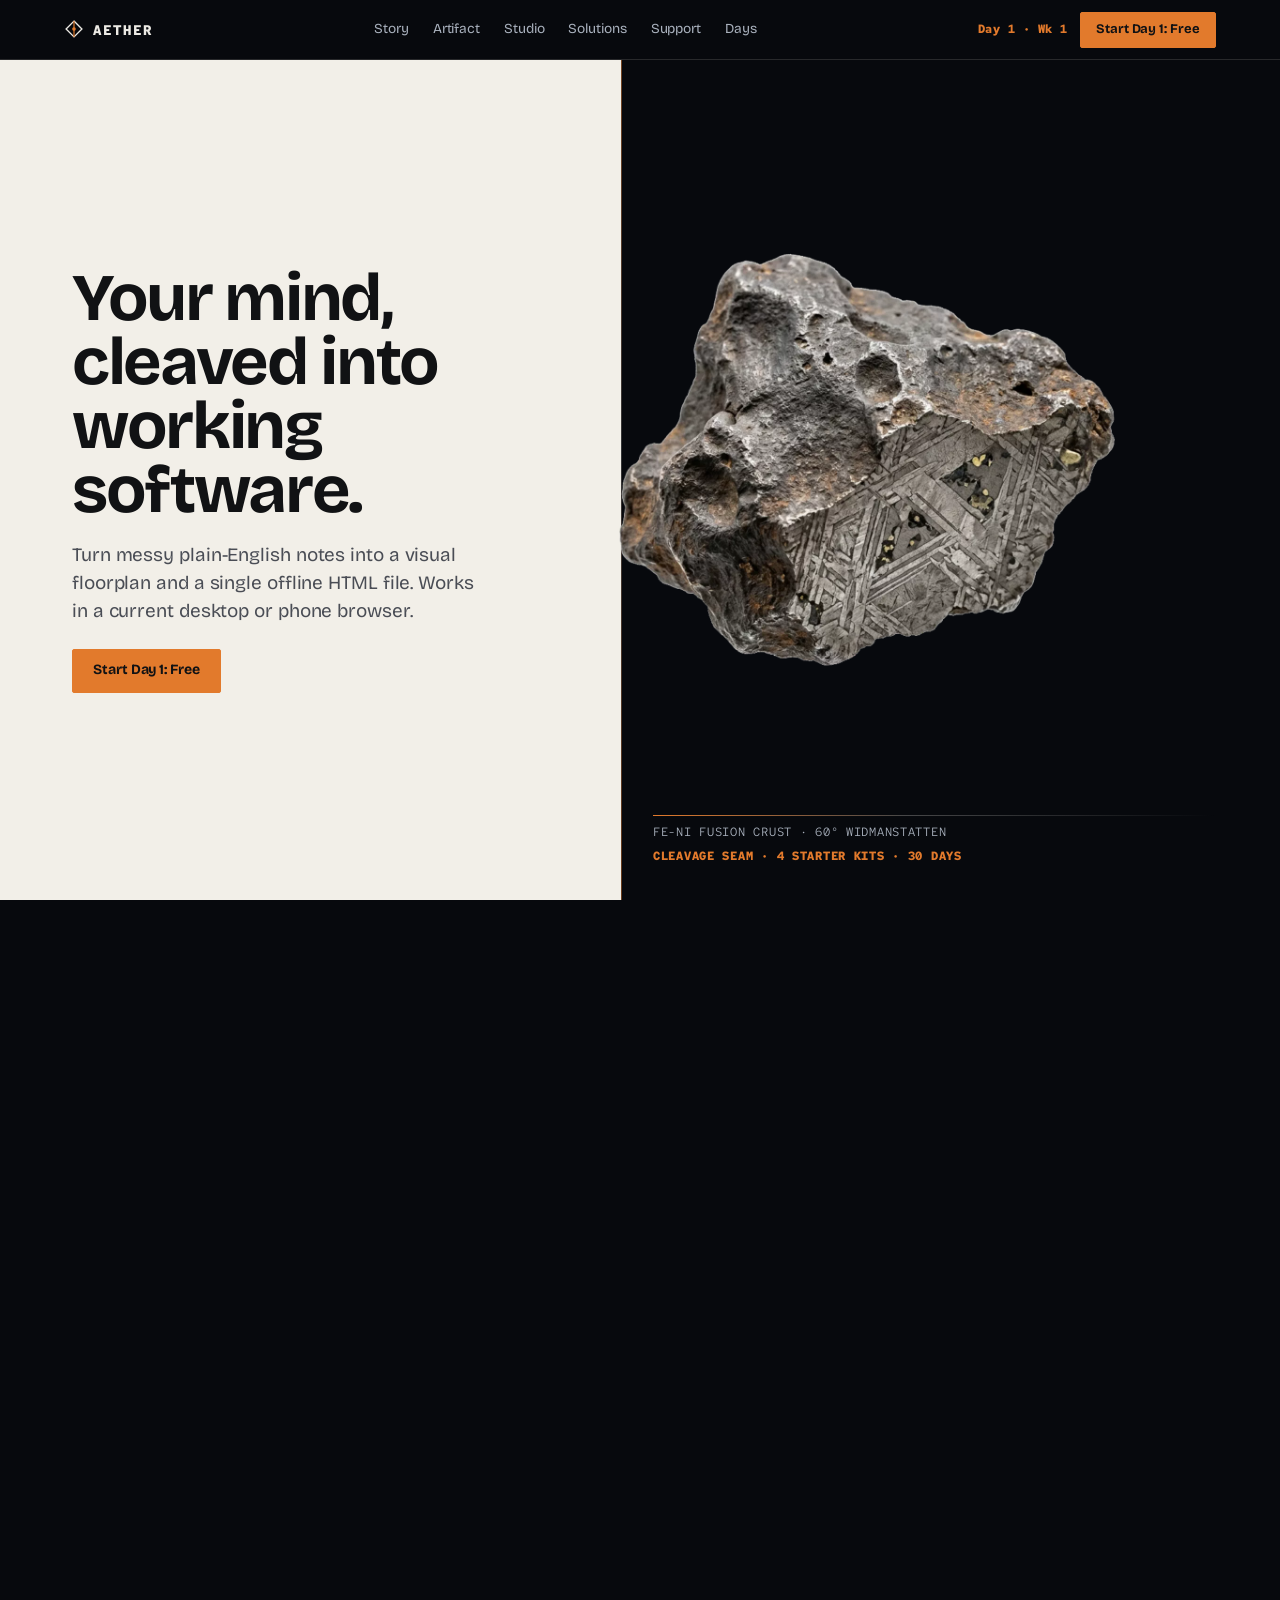
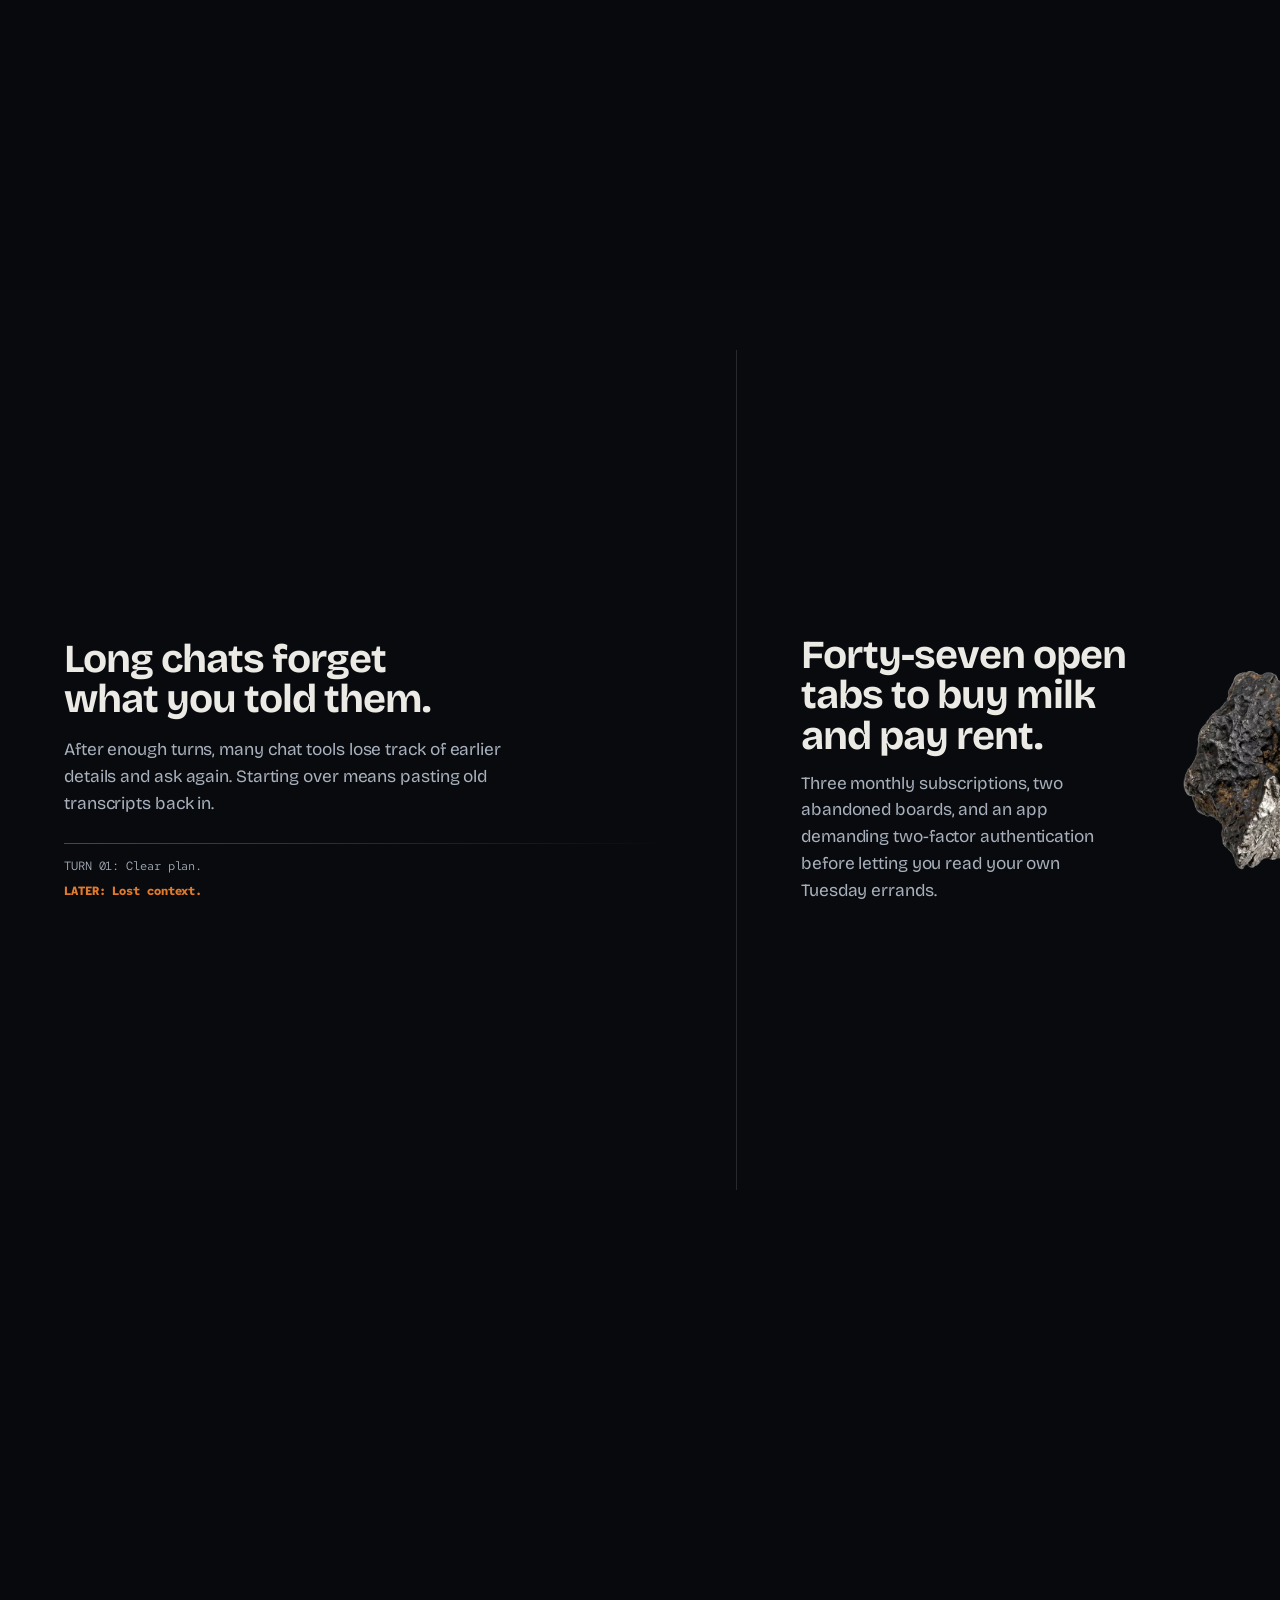
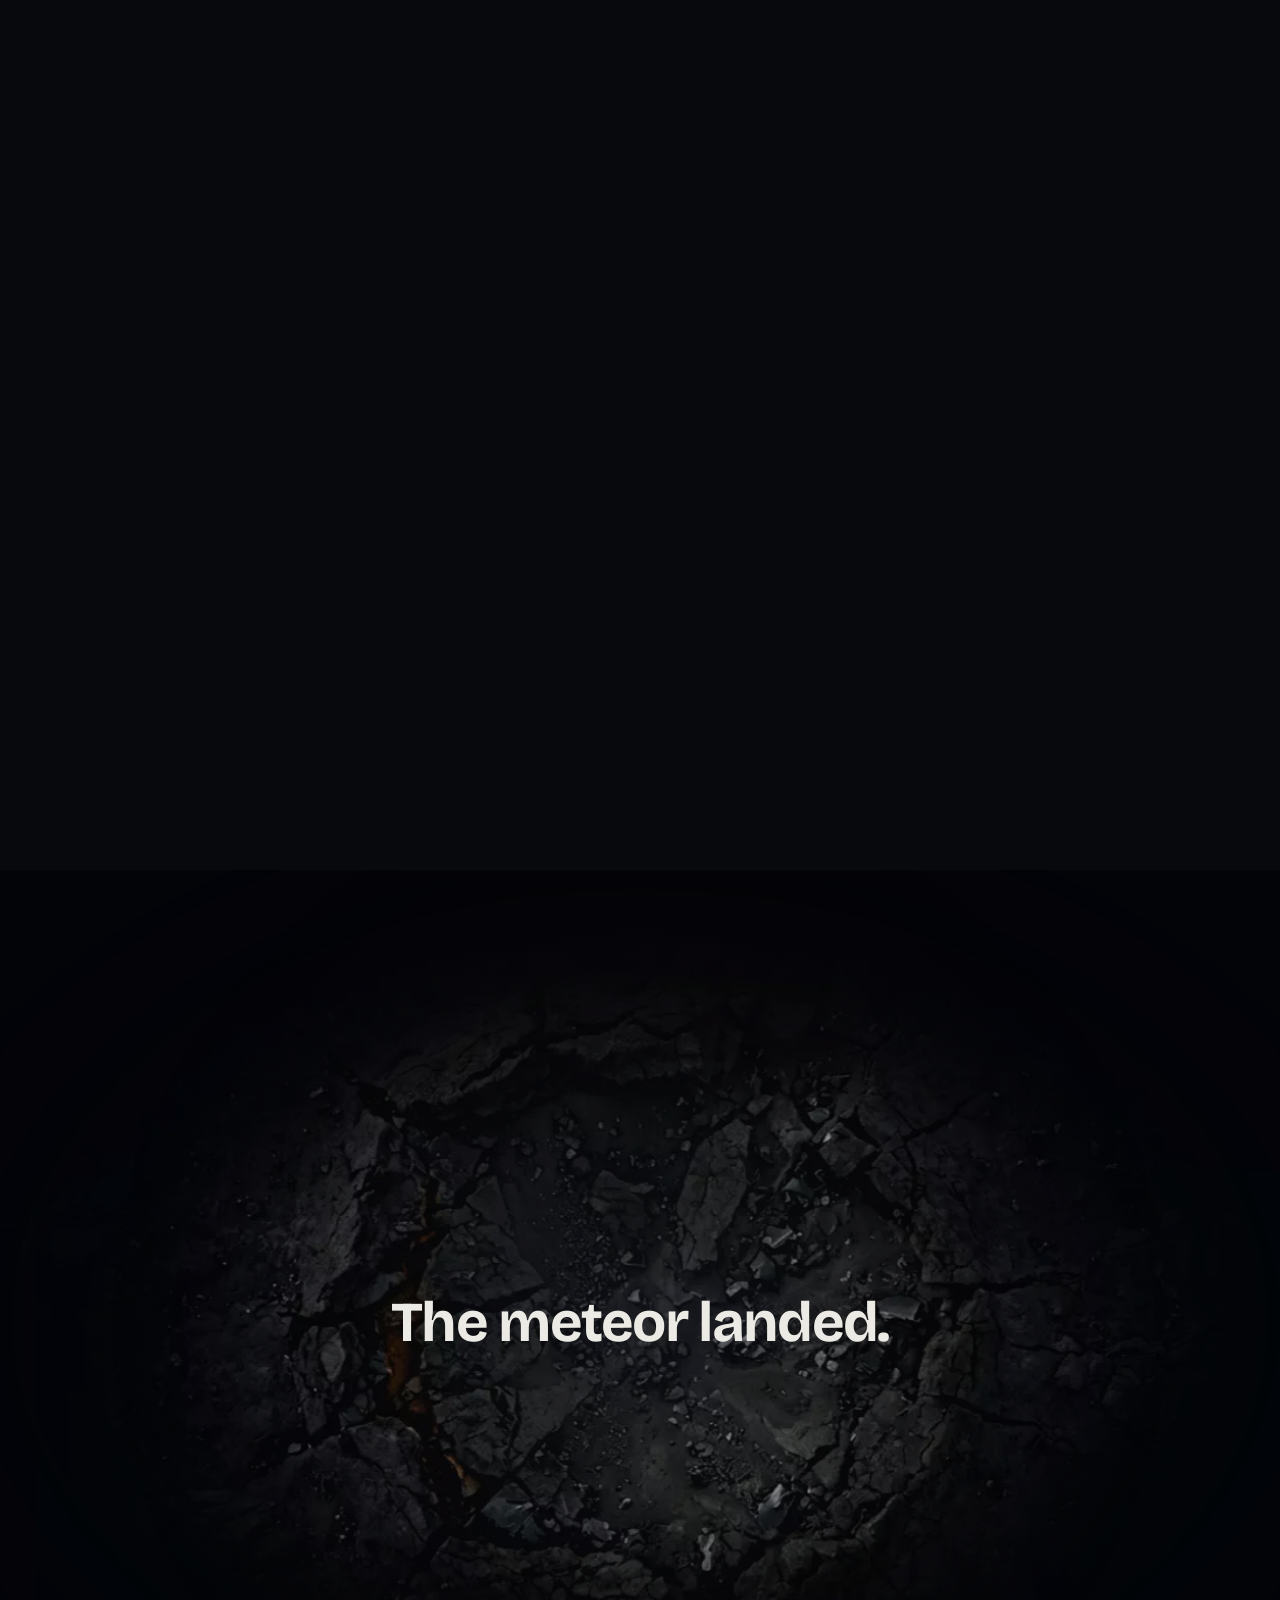
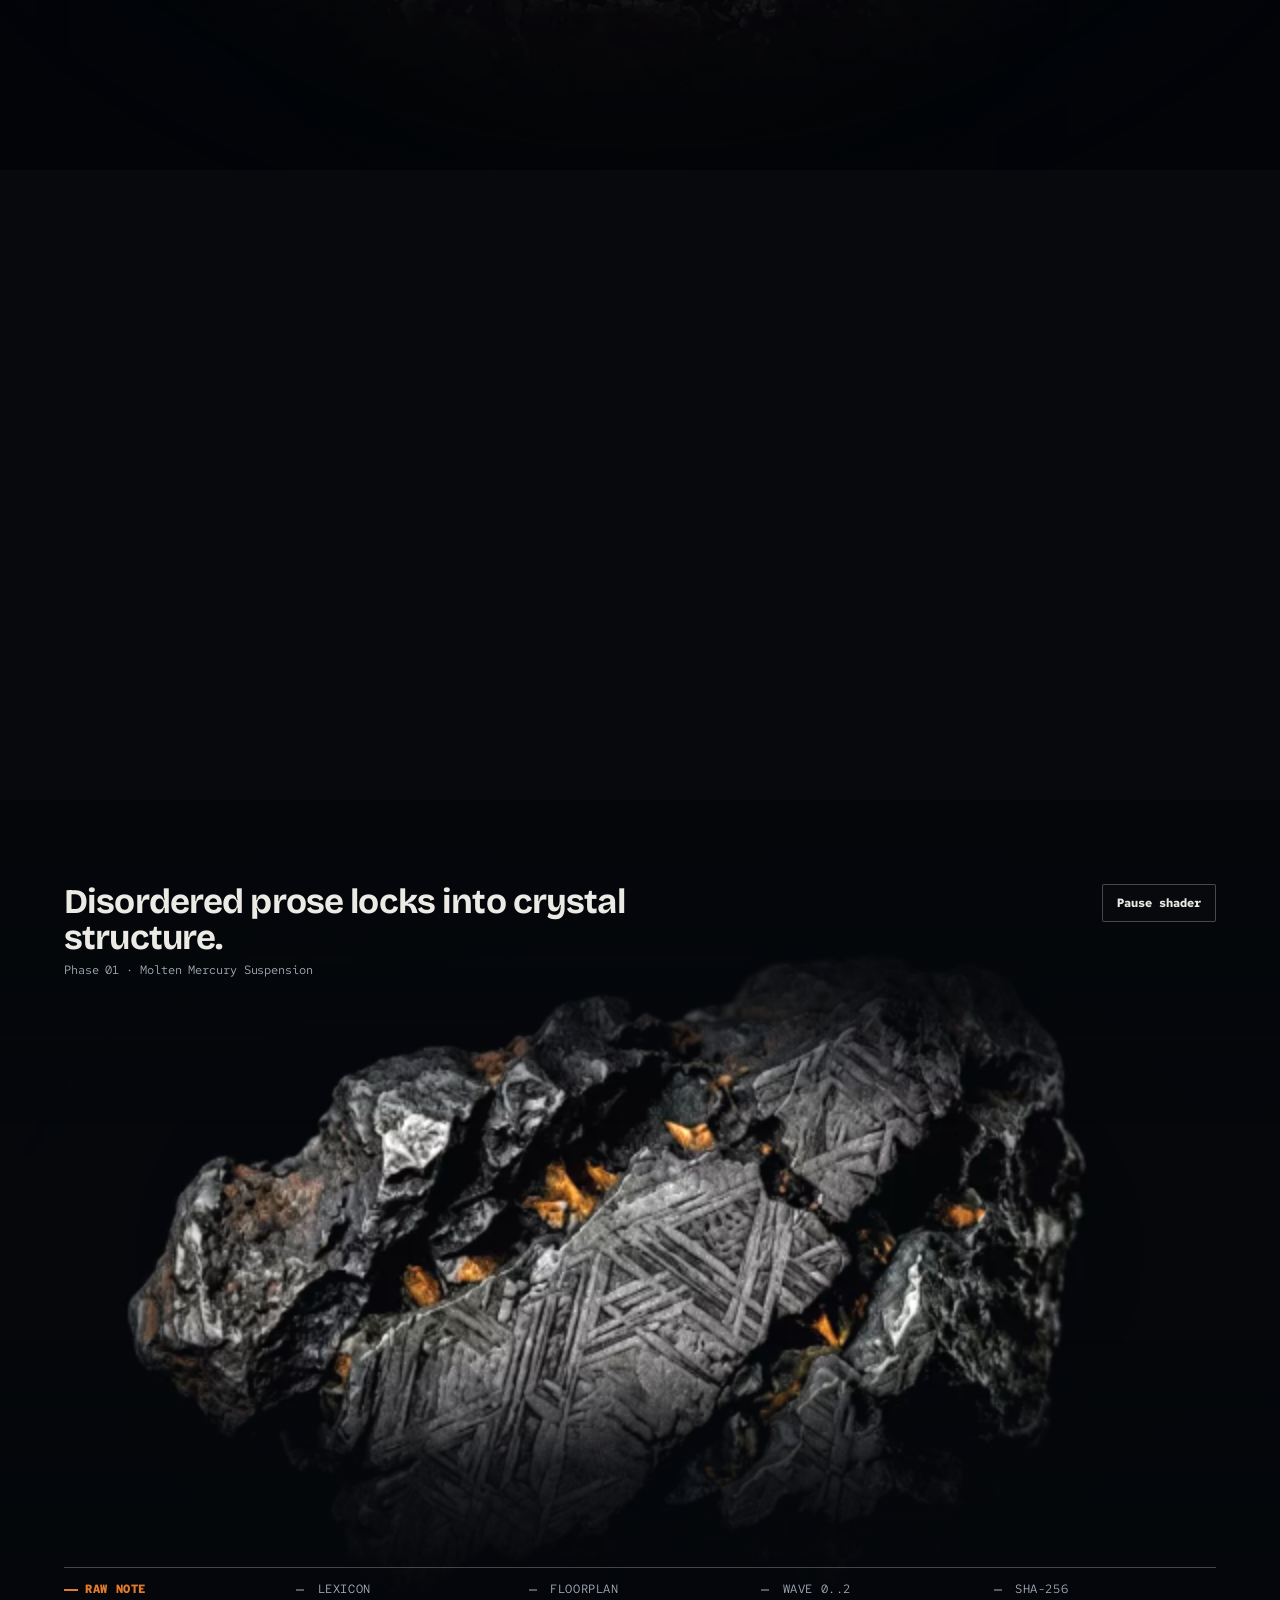
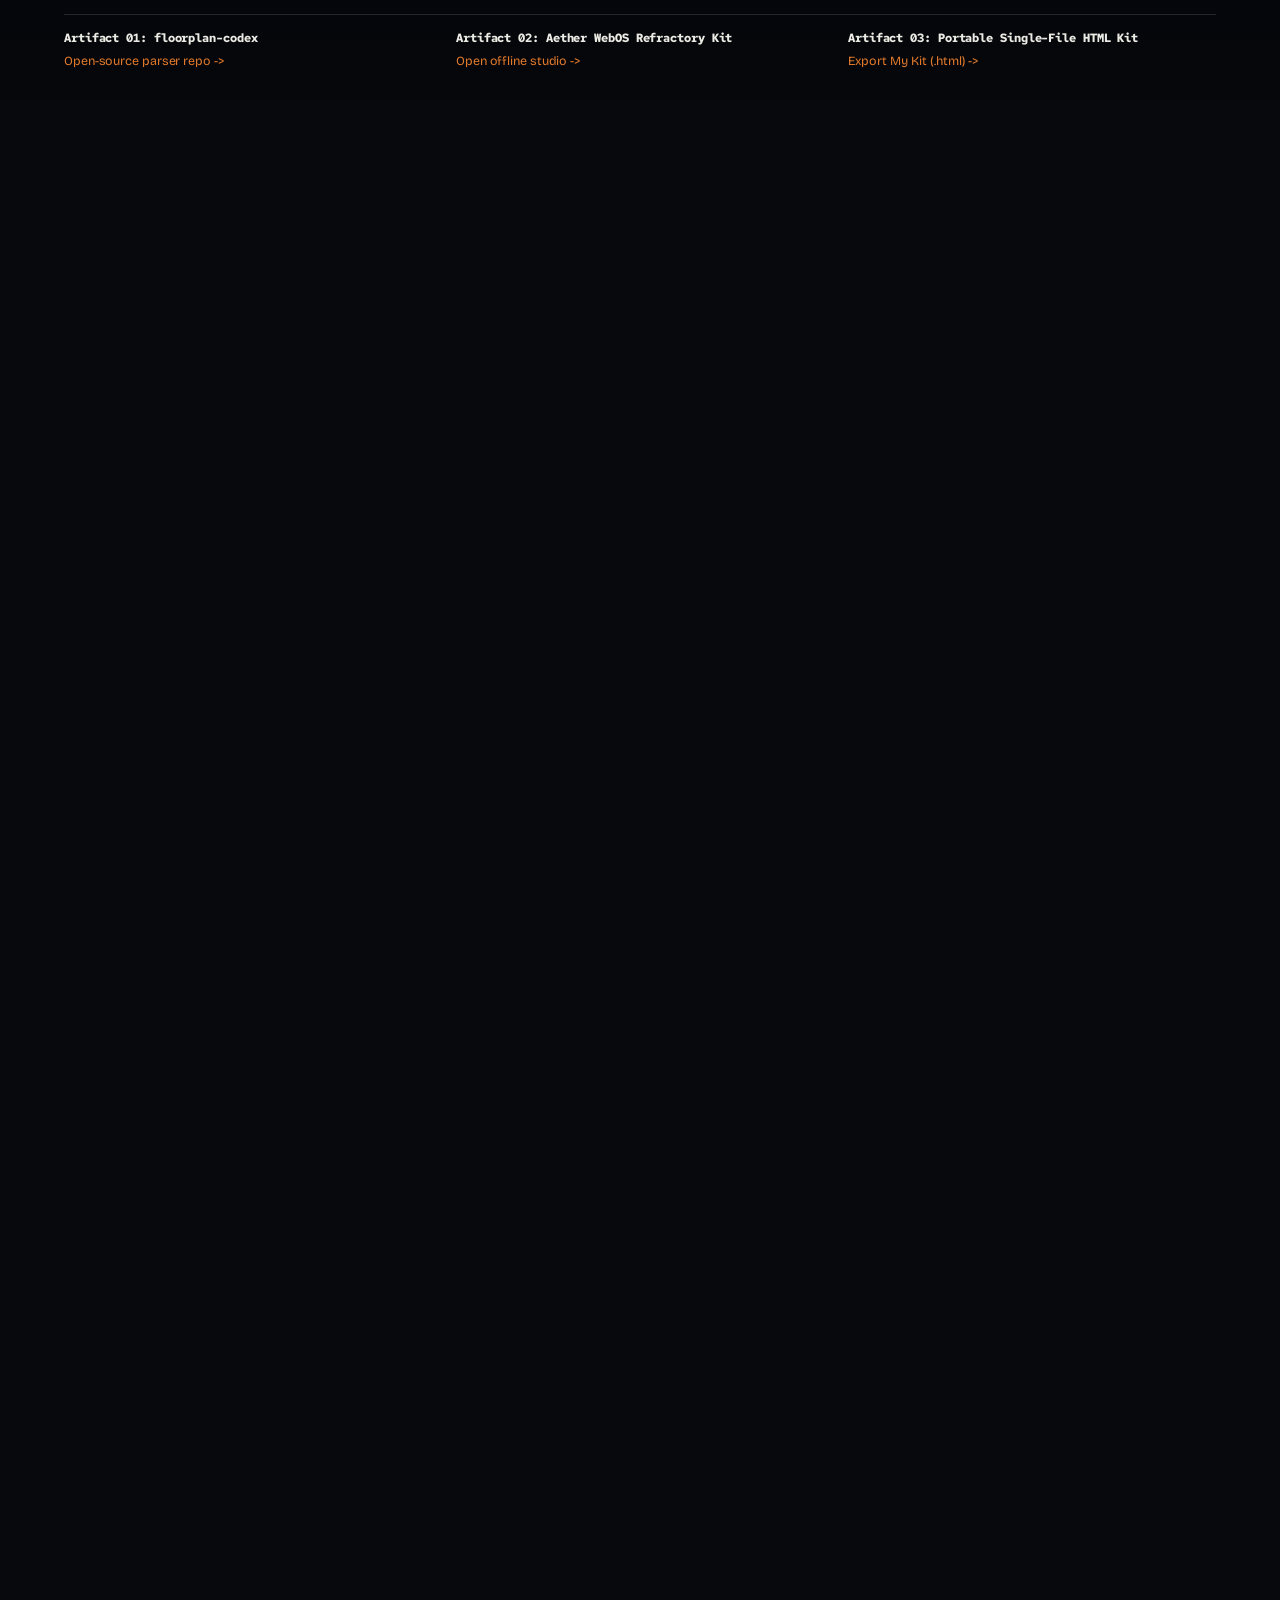
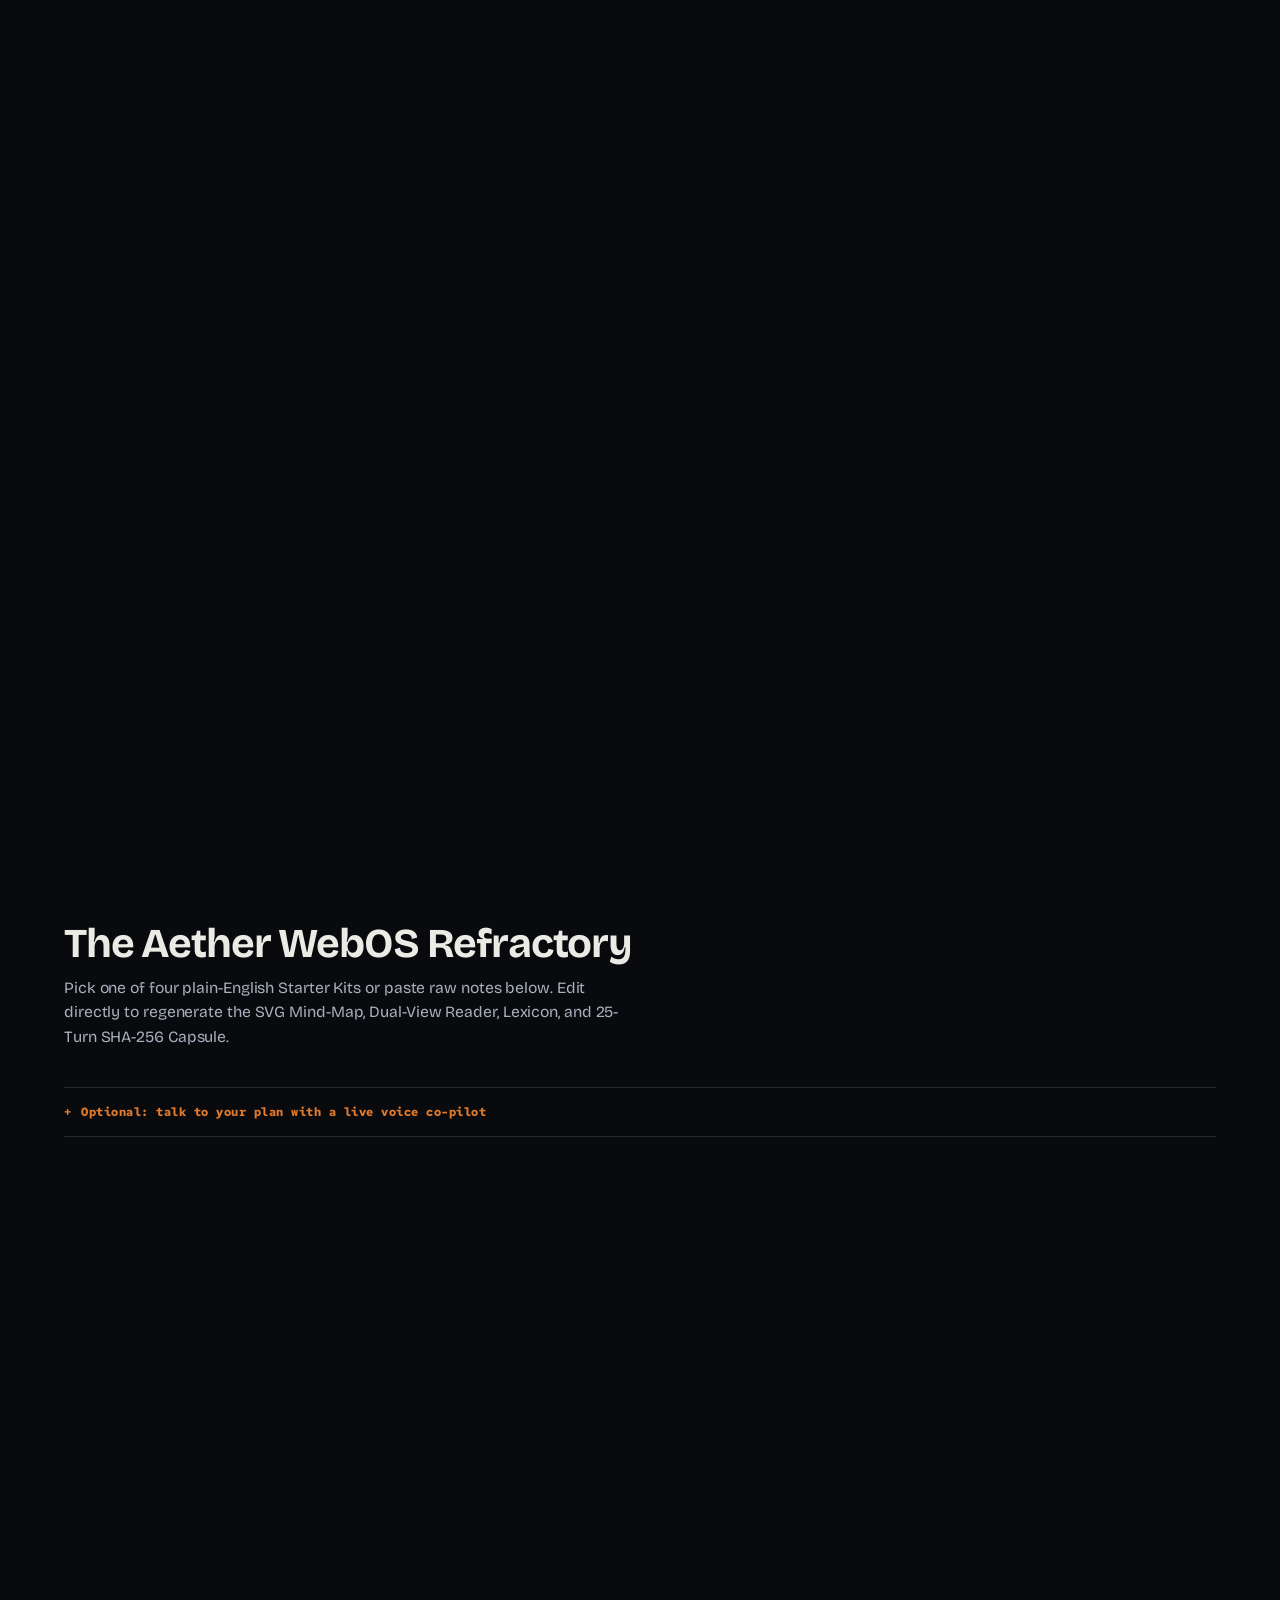
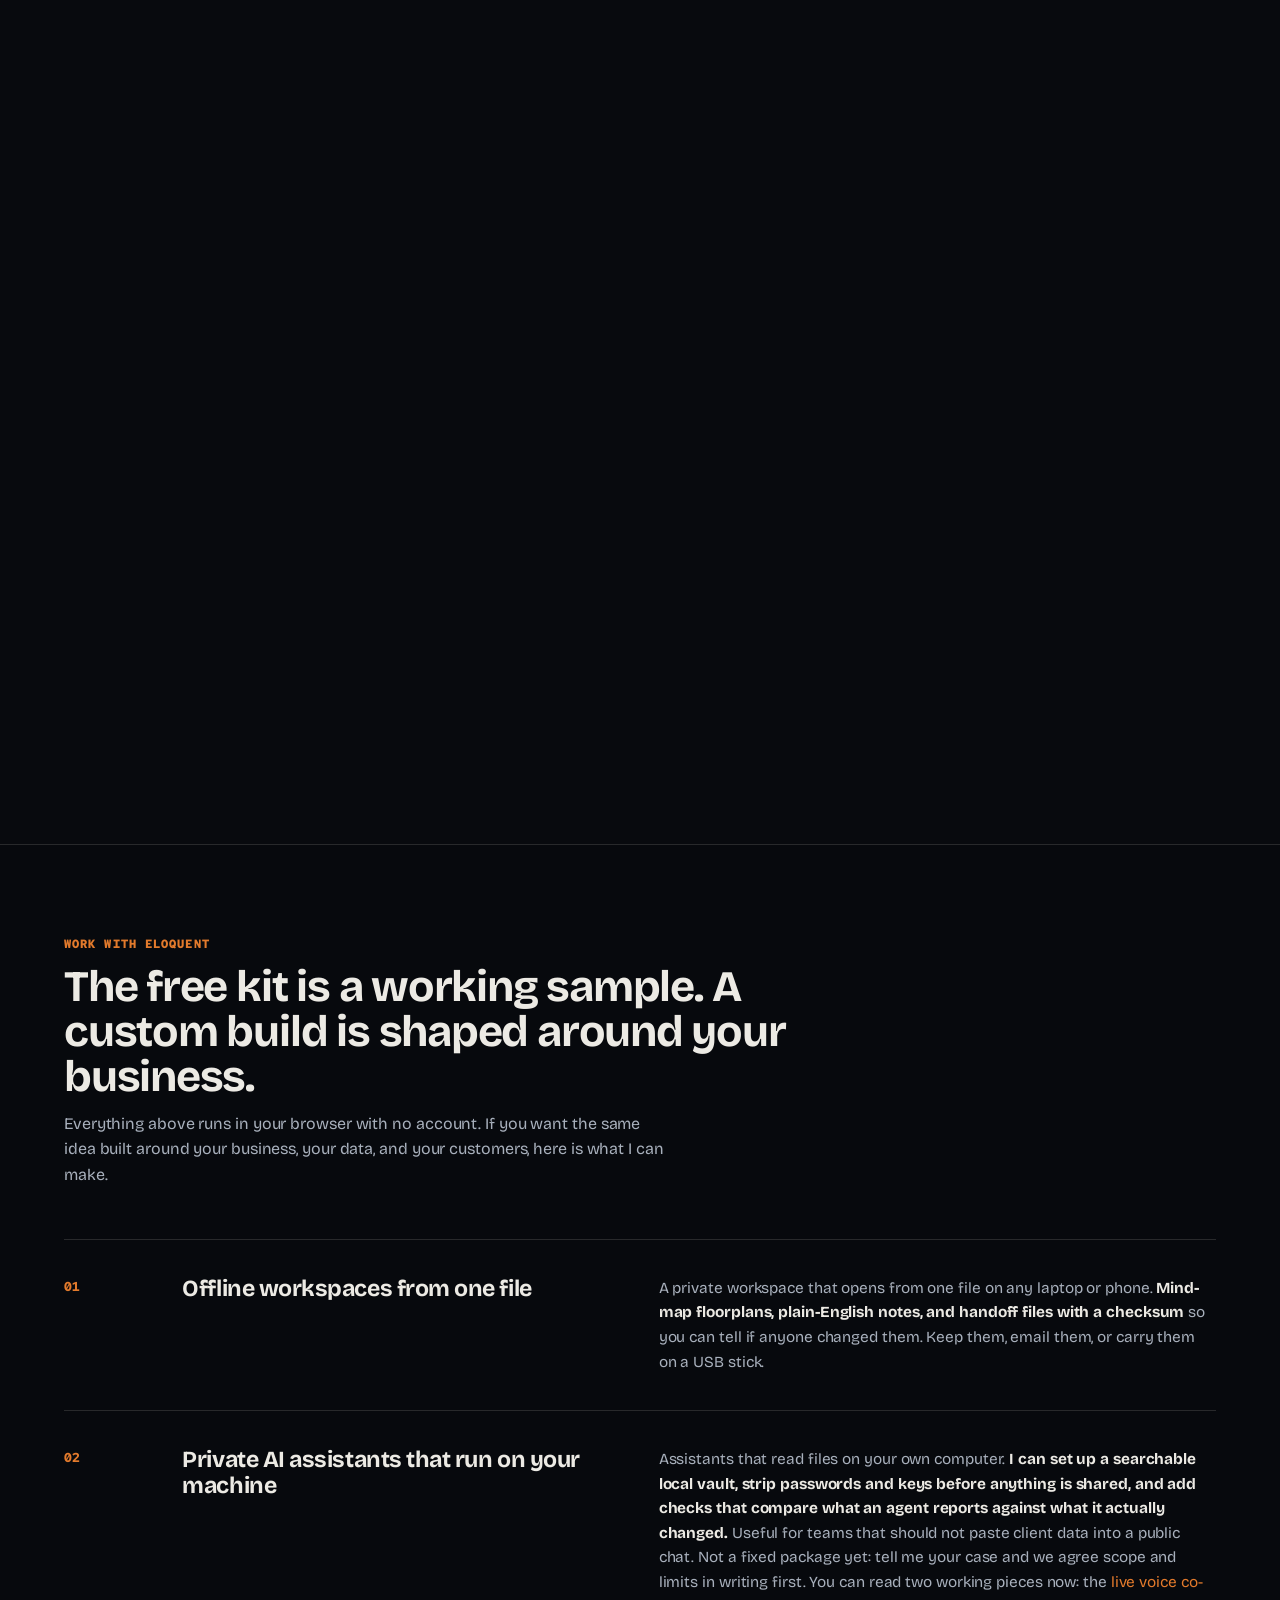
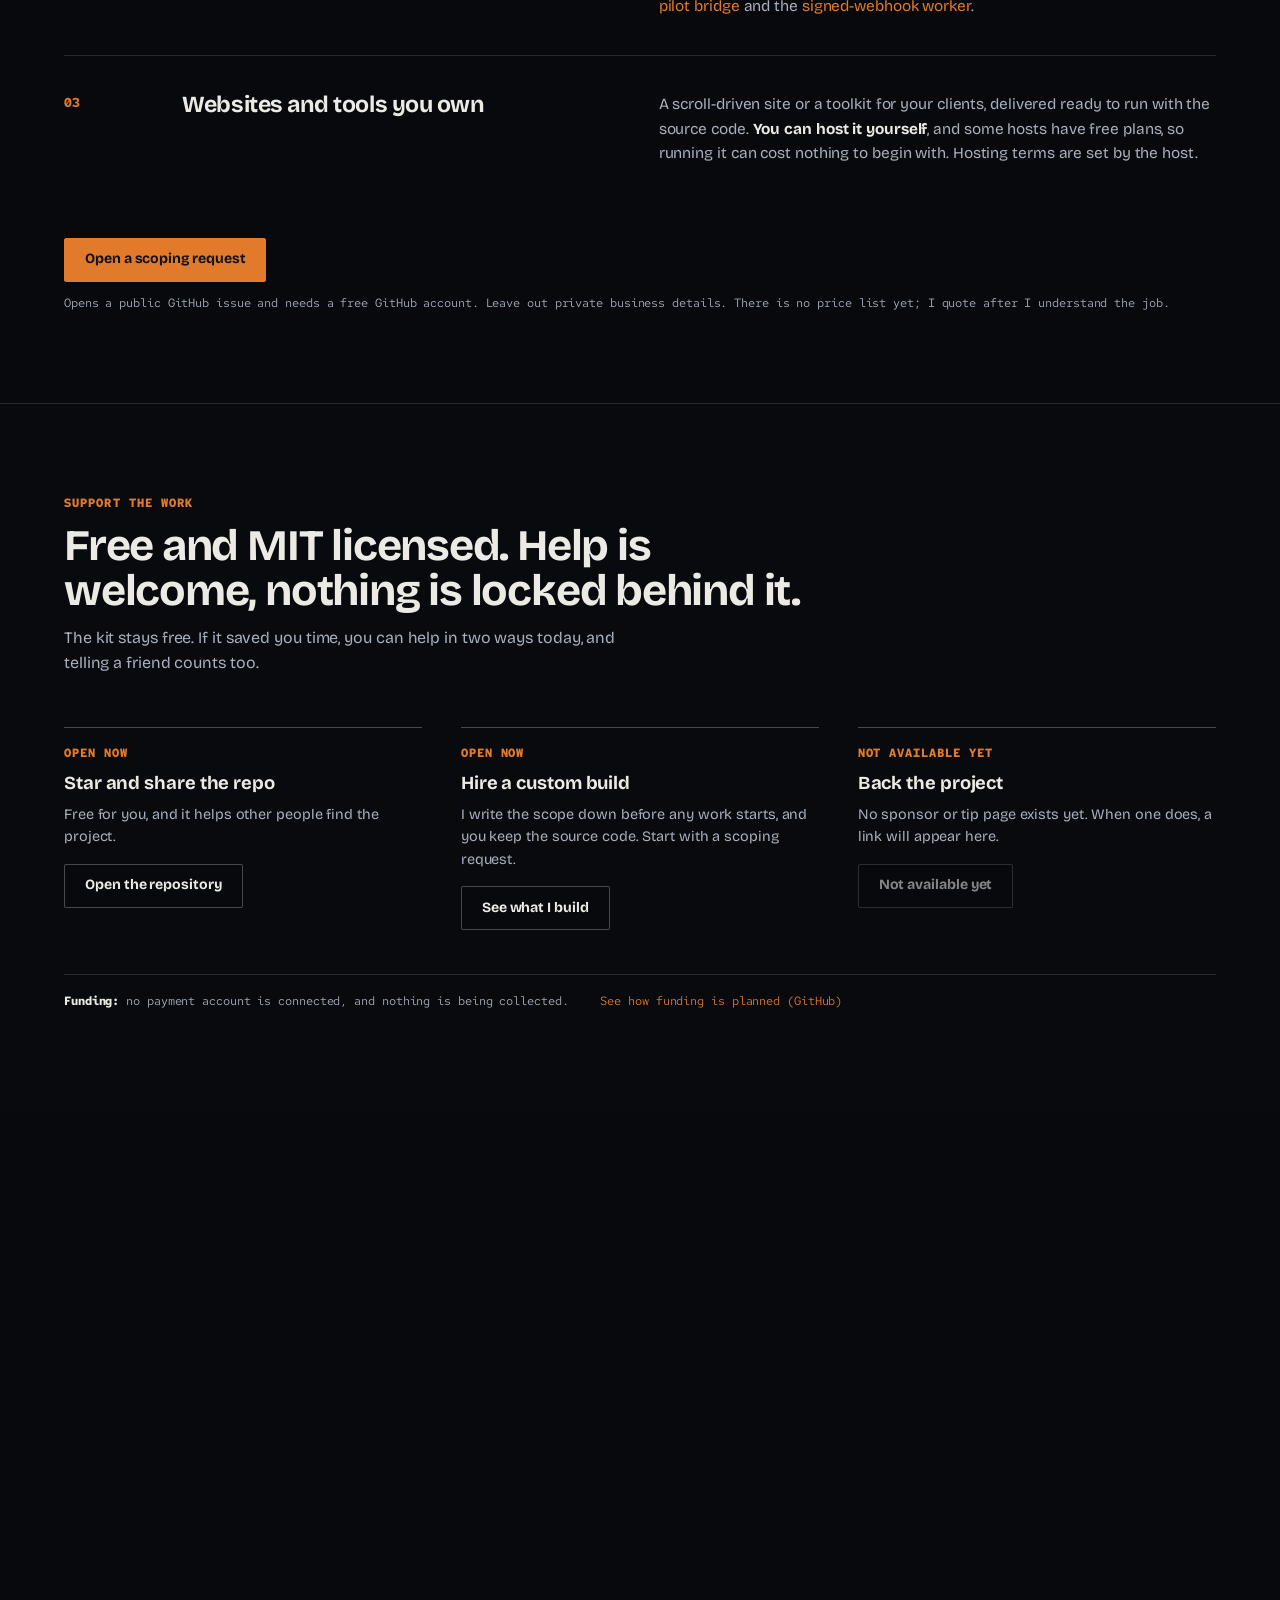
==== index.html @ 0200bf38 "feat(live): add Gemini 3.8 Live co-pilot bridge and v2.3 hardening suite" ====
<!doctype html>
<html lang="en">
<head>
<meta charset="utf-8">
<meta name="viewport" content="width=device-width, initial-scale=1, viewport-fit=cover">
<title>Aether WebOS Kit : Your mind, cleaved into working software</title>
<meta name="description" content="A free browser app that turns plain notes into a mind-map and one offline HTML file, with a 30-day guided course. Built by Eloquent (@mjeanhudson-dev).">
<link rel="icon" href="data:image/svg+xml,%3Csvg xmlns='http://www.w3.org/2000/svg' viewBox='0 0 32 32'%3E%3Crect width='32' height='32' rx='2' fill='%2307090D'/%3E%3Cpath d='M16 4L27 16L16 28L5 16Z' fill='none' stroke='%23ECEAE4' stroke-width='2'/%3E%3Cpath d='M16 4V28' stroke='%23E27A2C' stroke-width='1.8'/%3E%3Ccircle cx='16' cy='16' r='3' fill='%23E27A2C'/%3E%3C/svg%3E">
<link rel="preload" href="./fonts/BricolageGrotesque-Bold.woff2" as="font" type="font/woff2" crossorigin>
<link rel="preload" href="./fonts/BricolageGrotesque-Regular.woff2" as="font" type="font/woff2" crossorigin>
<link rel="preload" href="./assets/meteorite-crust.webp" as="image" type="image/webp" fetchpriority="high">
<link rel="stylesheet" href="scrollcraft.css">
<link rel="stylesheet" href="webos/refractory.css">
<link rel="stylesheet" href="styles/site.css">
<script defer src="scrollcraft.js"></script>
<script defer src="webos/capsules.js"></script>
<script defer src="webos/exporter.js"></script>
<script defer src="webos/refractory.js"></script>
<script defer src="webos/live-bridge.js"></script>
<script defer src="webgl/artifact-shader.js"></script>
<script defer src="scripts/stage-choreography.js"></script>
</head>
<body>

<header class="site-bar" aria-label="Primary Navigation">
  <a class="site-bar__brand" href="#top">
    <svg class="site-bar__mark" width="20" height="20" viewBox="0 0 24 24" aria-hidden="true">
      <path d="M12 2.5L21.5 12L12 21.5L2.5 12Z" fill="none" stroke="#ECEAE4" stroke-width="1.6"/>
      <path d="M12 2.5V21.5" stroke="#E27A2C" stroke-width="1.4"/>
      <circle cx="12" cy="12" r="2.2" fill="#E27A2C"/>
    </svg>
    <span>AETHER</span>
  </a>

  <nav class="site-bar__nav" aria-label="Page sections">
    <a class="site-bar__link" href="#act-corridor">Story</a>
    <a class="site-bar__link" href="#act-artifact">Artifact</a>
    <a class="site-bar__link" href="#act-studio">Studio</a>
    <a class="site-bar__link" href="#act-solutions">Solutions</a>
    <a class="site-bar__link" href="#act-support">Support</a>
    <a class="site-bar__link" href="#act-curriculum">Days</a>
  </nav>

  <div class="site-bar__right">
    <span class="site-bar__day" data-aether-nav-day aria-live="polite">Day 1 · Wk 1</span>
    <a class="btn btn--primary site-bar__cta" href="#act-studio" data-aether-start>Start Day 1: Free</a>
  </div>
</header>

<main id="top">

  <!-- ACT 1 : TENSION (pin 2.1, Warm Alabaster vs Deep Obsidian Split Cleavage) -->
  <section id="act-cleave" data-sc-act="pin" data-sc-span="2.1">
    <div data-sc-stage class="cleave-stage" id="cleave-stage" data-sc-verify-state="p:0.00|cleave:0">
      <div class="cleave-left">
        <div class="cleave-copy" data-sc-cue="0 1 0 0" data-sc-rise="0">
          <h1 class="cleave-title">Your mind, cleaved into working software.</h1>
          <p class="cleave-sub">Turn messy plain-English notes into a visual floorplan and a single offline HTML file. Works in a current desktop or phone browser.</p>
          <div class="cleave-actions">
            <a class="btn btn--primary cleave-cta" href="#act-studio" data-aether-start>Start Day 1: Free</a>
          </div>
        </div>
      </div>

      <div class="cleave-right">
        <div class="cleave-seam" aria-hidden="true"></div>
        <div class="cleave-meteor" id="cleave-meteor">
          <img
            class="cleave-meteor__img"
            src="assets/meteorite-crust.webp"
            width="1200"
            height="1200"
            fetchpriority="high"
            loading="eager"
            decoding="async"
            alt="Natural iron-nickel octahedrite meteorite specimen with regmaglypt fusion crust and cleaved acid-etched Widmanstatten crystal face.">
        </div>

        <div class="cleave-annot" data-sc-cue="0 1 0 0" data-sc-rise="0">
          <span class="cleave-annot__rule" aria-hidden="true"></span>
          <div class="cleave-annot__meta">
            <span class="cleave-annot__tag">FE-NI FUSION CRUST · 60° WIDMANSTATTEN</span>
            <span class="cleave-annot__readout" id="cleave-readout">CLEAVAGE SEAM · 4 STARTER KITS · 30 DAYS</span>
          </div>
        </div>
      </div>
    </div>
  </section>

  <!-- ACT 2 : WIT & MOMENTUM (pan 4.2, Unboxed 6-Plate Horizontal Corridor) -->
  <section id="act-corridor" data-sc-act="pan" data-sc-span="4.2">
    <div data-sc-stage class="corridor-stage" aria-label="Horizontal narrative corridor">
      <div class="corridor-rail" data-sc-pan="0.04" id="corridor-rail">

        <article class="corridor-plate corridor-plate--lead">
          <h2 class="corridor-title">Long chats forget what you told them.</h2>
          <p class="corridor-body">After enough turns, many chat tools lose track of earlier details and ask again. Starting over means pasting old transcripts back in.</p>
          <div class="corridor-datum">
            <span class="corridor-datum__row">TURN 01: Clear plan.</span>
            <span class="corridor-datum__row corridor-datum__row--amber">LATER: Lost context.</span>
          </div>
        </article>

        <article class="corridor-plate corridor-plate--media">
          <div class="corridor-plate__text">
            <h2 class="corridor-title">Forty-seven open tabs to buy milk and pay rent.</h2>
            <p class="corridor-body">Three monthly subscriptions, two abandoned boards, and an app demanding two-factor authentication before letting you read your own Tuesday errands.</p>
          </div>
          <div class="corridor-plate__art">
            <img
              src="assets/shard-01.webp"
              width="640"
              height="640"
              loading="lazy"
              decoding="async"
              alt="Natural torn Sikhote-Alin iron-nickel meteorite shrapnel fragment on transparent field.">
          </div>
        </article>

        <article class="corridor-plate">
          <h2 class="corridor-title">Meteorite iron cools for millions of years before bands form.</h2>
          <p class="corridor-body">Nickel-iron meteorites show sixty-degree Widmanstatten bands because they cooled very slowly. Plain notes also sort out more easily when you slow down and write them plainly.</p>
          <div class="corridor-datum">
            <span class="corridor-datum__row">60° / 120° LAMELLAR BANDS</span>
            <span class="corridor-datum__row corridor-datum__row--amber">PLAIN PROSE -> FLOORPLAN TREE</span>
          </div>
        </article>

        <article class="corridor-plate corridor-plate--media">
          <div class="corridor-plate__text">
            <h2 class="corridor-title">Plain English in. Dependency geometry out.</h2>
            <p class="corridor-body">Write the way you would explain it across a kitchen table. Aether pulls out your key terms, sorts tasks into stages, and computes a checksum in your browser so you can tell if the file changed.</p>
          </div>
          <div class="corridor-plate__art">
            <img
              src="assets/shard-02.webp"
              width="640"
              height="640"
              loading="lazy"
              decoding="async"
              alt="Organic liquid mercury droplets solidifying over rough jagged blackened meteoric iron on transparent field.">
          </div>
        </article>

        <article class="corridor-plate">
          <h2 class="corridor-title">floorplan-codex is public and open source.</h2>
          <p class="corridor-body">Try how plain sentences become a staged task list here, or read the parser code on GitHub.</p>
          <div class="codex-preview" data-codex-preview>
            <div class="codex-preview__tabs" role="group" aria-label="Floorplan Codex specimen preview">
              <button type="button" class="codex-preview__btn" data-codex-sample="household" aria-pressed="true">Household</button>
              <button type="button" class="codex-preview__btn" data-codex-sample="workshop" aria-pressed="false">Workshop</button>
              <button type="button" class="codex-preview__btn" data-codex-sample="creator" aria-pressed="false">Creator</button>
            </div>
            <pre class="codex-preview__out" id="codex-preview-out">WAVE 0 -> Fixed bills snapshot + due dates
WAVE 1 -> 10-meal pantry loop (depends: Wave 0)
WAVE 2 -> $25 buffer jar + offline HTML export</pre>
          </div>
          <a class="corridor-link" href="https://github.com/mjeanhudson-dev/floorplan-codex" target="_blank" rel="noopener noreferrer">Inspect floorplan-codex on GitHub -></a>
        </article>

        <article class="corridor-plate">
          <h2 class="corridor-title">Works with Wi-Fi switched off.</h2>
          <p class="corridor-body">Export one self-contained HTML file. Double-click it on any laptop, with no account and no connection.</p>
          <div class="corridor-plate__cta">
            <a class="btn btn--primary" href="#act-studio" data-aether-start>Start Day 1: Free</a>
          </div>
        </article>

      </div>
    </div>
  </section>

  <!-- ACT 3 : AUTHORED SILENCE (pin 1.7, Natural Basalt Impact -> Reflective Obsidian Mirror Void #030508) -->
  <section id="act-mirror" data-sc-act="pin" data-sc-span="1.7">
    <div data-sc-stage class="mirror-stage" id="mirror-stage" data-sc-verify-state="mirror:0.00|beat:1">
      <img
        class="mirror-impact"
        id="mirror-impact"
        src="assets/impact-void.webp"
        width="1440"
        height="900"
        loading="lazy"
        decoding="async"
        alt="">
      <div class="mirror-sheen" id="mirror-sheen" aria-hidden="true"></div>
      <div class="mirror-copy">
        <h2 class="mirror__line mirror__line--primary" data-sc-cue="0 0.90 0 0.12" data-sc-rise="0">The meteor landed.</h2>
        <p class="mirror__line mirror__line--secondary" data-sc-cue="0.22 0.94 0.24 0.12" data-sc-rise="0">Everything unnecessary went dark.</p>
      </div>
    </div>
  </section>

  <!-- ACT 4 : THE PEAK (pin 3.6, dwell 0.40, Photorealistic Liquid-Mercury Widmanstatten WebGL + Poster Fallback) -->
  <section id="act-artifact" data-sc-act="pin" data-sc-span="3.6" data-sc-dwell="0.40" data-aether-shader-state="standby">
    <div data-sc-stage class="artifact-stage" id="artifact-stage" data-sc-verify-state="phase:mercury|step:0|p:0.00">
      <img
        class="artifact-poster"
        src="assets/artifact-poster.webp"
        width="1440"
        height="900"
        loading="lazy"
        decoding="async"
        alt="Molten liquid mercury streaming across a jagged cleaved iron-nickel Widmanstatten meteorite core on dark obsidian.">
      <template id="aether-artifact-plates">
        <img data-plate="mercury" src="assets/artifact-mercury.webp" alt="">
        <img data-plate="cleave" src="assets/artifact-poster.webp" alt="">
        <img data-plate="crystal" src="assets/artifact-crystal.webp" alt="">
      </template>
      <canvas id="aether-artifact-canvas" aria-label="Interactive liquid-mercury Widmanstatten mineral relighting shader"></canvas>

      <div class="artifact-scrim artifact-scrim--top" aria-hidden="true"></div>
      <div class="artifact-scrim artifact-scrim--bottom" aria-hidden="true"></div>

      <div class="artifact-hud__top" data-sc-cue="0 1 0 0" data-sc-rise="0">
        <div class="artifact-hud__lead">
          <h2 class="artifact-title">Disordered prose locks into crystal structure.</h2>
          <p class="artifact-phase" id="artifact-phase-readout">Phase 01 · Molten Mercury Suspension</p>
        </div>
        <button type="button" class="btn btn--ghost artifact-toggle" data-aether-shader-toggle>Pause shader</button>
      </div>

      <div class="artifact-hud__bottom" data-sc-cue="0 1 0 0" data-sc-rise="0">
        <div class="artifact-pipeline" role="list" aria-label="Cleavage transformation stages">
          <div class="artifact-node is-active" role="listitem" data-cleave-step="0">
            <span class="artifact-node__tick" aria-hidden="true"></span>
            <span class="artifact-node__label">RAW NOTE</span>
          </div>
          <div class="artifact-node" role="listitem" data-cleave-step="1">
            <span class="artifact-node__tick" aria-hidden="true"></span>
            <span class="artifact-node__label">LEXICON</span>
          </div>
          <div class="artifact-node" role="listitem" data-cleave-step="2">
            <span class="artifact-node__tick" aria-hidden="true"></span>
            <span class="artifact-node__label">FLOORPLAN</span>
          </div>
          <div class="artifact-node" role="listitem" data-cleave-step="3">
            <span class="artifact-node__tick" aria-hidden="true"></span>
            <span class="artifact-node__label">WAVE 0..2</span>
          </div>
          <div class="artifact-node" role="listitem" data-cleave-step="4">
            <span class="artifact-node__tick" aria-hidden="true"></span>
            <span class="artifact-node__label">SHA-256</span>
          </div>
        </div>

        <div class="artifact-unlocks" aria-label="Unlockable Artifacts">
          <div class="artifact-unlock">
            <span class="artifact-unlock__id">Artifact 01: floorplan-codex</span>
            <a class="artifact-unlock__link" href="https://github.com/mjeanhudson-dev/floorplan-codex" target="_blank" rel="noopener noreferrer">Open-source parser repo -></a>
          </div>
          <div class="artifact-unlock">
            <span class="artifact-unlock__id">Artifact 02: Aether WebOS Refractory Kit</span>
            <a class="artifact-unlock__link" href="#act-studio" data-aether-start>Open offline studio -></a>
          </div>
          <div class="artifact-unlock">
            <span class="artifact-unlock__id">Artifact 03: Portable Single-File HTML Kit</span>
            <button type="button" class="artifact-unlock__btn" data-aether-export>Export My Kit (.html) -></button>
          </div>
        </div>
      </div>
    </div>
  </section>

  <!-- ACT 5 : CLARITY / OPERATE MODE (flow, Borderless Offline WebOS Refractory) -->
  <section id="act-studio" class="studio-section" data-sc-act="flow">
    <div class="sc-wrap">
      <header class="studio-head">
        <h2 class="studio-title">The Aether WebOS Refractory</h2>
        <p class="studio-sub">Pick one of four plain-English Starter Kits or paste raw notes below. Edit directly to regenerate the SVG Mind-Map, Dual-View Reader, Lexicon, and 25-Turn SHA-256 Capsule.</p>
      </header>

      <details class="live-copilot" id="aether-live-copilot">
        <summary class="live-copilot__summary">Optional: talk to your plan with a live voice co-pilot</summary>
        <div class="live-copilot__body" data-live-body></div>
      </details>

      <div class="studio-cv-shell">
        <div id="aether-webos-mount" data-aw-lazy="true">
          <div class="studio-skeleton" aria-label="Preparing Aether WebOS Refractory Studio">
            <div class="studio-skeleton__bar">
              <span>AETHER WEBOS REFRACTORY · STANDBY</span>
              <span>4 KITS · 30 DAYS · ZERO INSTALL</span>
            </div>
            <div class="studio-skeleton__grid">
              <div class="studio-skeleton__col">
                <p>Warming up your editor. Type or paste a few messy lines and watch them turn into a map.</p>
                <a class="btn btn--primary" href="#act-studio" data-aether-start>Start Day 1: Free</a>
              </div>
              <div class="studio-skeleton__col">
                <p>Scroll closer or select any Day below to hydrate SVG Mind-Map, Dual-View Reader, Lexicon, and WebCrypto SHA-256 Capsule.</p>
              </div>
            </div>
          </div>
        </div>
      </div>
    </div>
  </section>

  <!-- ACT 5b : SOLUTIONS (flow, borderless three-row ledger for B2B and turn-key work) -->
  <section id="act-solutions" class="solutions-section" data-sc-act="flow">
    <div class="sc-wrap">
      <header class="solutions-head">
        <p class="solutions-kicker">Work with Eloquent</p>
        <h2 class="solutions-title">The free kit is a working sample. A custom build is shaped around your business.</h2>
        <p class="solutions-lede">Everything above runs in your browser with no account. If you want the same idea built around your business, your data, and your customers, here is what I can make.</p>
      </header>

      <ol class="solutions-list">
        <li class="solutions-row">
          <span class="solutions-row__num">01</span>
          <h3 class="solutions-row__title">Offline workspaces from one file</h3>
          <p class="solutions-row__body">A private workspace that opens from one file on any laptop or phone. <strong>Mind-map floorplans, plain-English notes, and handoff files with a checksum</strong> so you can tell if anyone changed them. Keep them, email them, or carry them on a USB stick.</p>
        </li>
        <li class="solutions-row">
          <span class="solutions-row__num">02</span>
          <h3 class="solutions-row__title">Private AI assistants that run on your machine</h3>
          <p class="solutions-row__body">Assistants that read files on your own computer. <strong>I can set up a searchable local vault, strip passwords and keys before anything is shared, and add checks that compare what an agent reports against what it actually changed.</strong> Useful for teams that should not paste client data into a public chat. Not a fixed package yet: tell me your case and we agree scope and limits in writing first. You can read two working pieces now: the <a class="site-foot__link" href="webos/live-bridge.js">live voice co-pilot bridge</a> and the <a class="site-foot__link" href="https://github.com/mjeanhudson-dev/aether-webos-kit/blob/main/workers/funding-webhook.js" target="_blank" rel="noopener noreferrer">signed-webhook worker</a>.</p>
        </li>
        <li class="solutions-row">
          <span class="solutions-row__num">03</span>
          <h3 class="solutions-row__title">Websites and tools you own</h3>
          <p class="solutions-row__body">A scroll-driven site or a toolkit for your clients, delivered ready to run with the source code. <strong>You can host it yourself</strong>, and some hosts have free plans, so running it can cost nothing to begin with. Hosting terms are set by the host.</p>
        </li>
      </ol>

      <div class="solutions-cta">
        <a class="btn btn--primary" href="https://github.com/mjeanhudson-dev/aether-webos-kit/issues/new?title=Scoping%20request&amp;body=What%20are%20you%20trying%20to%20build%3F%0AWho%20will%20use%20it%3F%0AAny%20deadline%3F" target="_blank" rel="noopener noreferrer">Open a scoping request</a>
        <p class="solutions-cta__note">Opens a public GitHub issue and needs a free GitHub account. Leave out private business details. There is no price list yet; I quote after I understand the job.</p>
      </div>
    </div>
  </section>

  <!-- ACT 5c : SUPPORT (flow, honest backing paths and transparency) -->
  <section id="act-support" class="support-section" data-sc-act="flow">
    <div class="sc-wrap">
      <header class="solutions-head">
        <p class="solutions-kicker">Support the work</p>
        <h2 class="solutions-title">Free and MIT licensed. Help is welcome, nothing is locked behind it.</h2>
        <p class="solutions-lede">The kit stays free. If it saved you time, you can help in two ways today, and telling a friend counts too.</p>
      </header>

      <div class="support-grid">
        <article class="support-path">
          <p class="support-path__label">Open now</p>
          <h3 class="support-path__title">Star and share the repo</h3>
          <p class="support-path__body">Free for you, and it helps other people find the project.</p>
          <a class="btn btn--ghost" href="https://github.com/mjeanhudson-dev/aether-webos-kit" target="_blank" rel="noopener noreferrer">Open the repository</a>
        </article>
        <article class="support-path">
          <p class="support-path__label">Open now</p>
          <h3 class="support-path__title">Hire a custom build</h3>
          <p class="support-path__body">I write the scope down before any work starts, and you keep the source code. Start with a scoping request.</p>
          <a class="btn btn--ghost" href="#act-solutions">See what I build</a>
        </article>
        <article class="support-path" data-funding-slot="backing">
          <p class="support-path__label">Not available yet</p>
          <h3 class="support-path__title">Back the project</h3>
          <p class="support-path__body" id="funding-note">No sponsor or tip page exists yet. When one does, a link will appear here.</p>
          <button type="button" class="btn btn--ghost" aria-disabled="true" aria-describedby="funding-note">Not available yet</button>
        </article>
      </div>

      <p class="support-ledger">
        <span><strong>Funding:</strong> no payment account is connected, and nothing is being collected.</span>
        <span><a class="site-foot__link" href="https://github.com/mjeanhudson-dev/aether-webos-kit/blob/main/docs/MONETIZATION_AND_PAYMENTS.md" target="_blank" rel="noopener noreferrer">See how funding is planned (GitHub)</a></span>
      </p>
    </div>
  </section>

  <!-- ACT 6 : RESOLVE (flow, Unboxed 4-Week Hairline Ledger + Non-Fading 472px Colophon) -->
  <section id="act-curriculum" class="curriculum-section" data-sc-act="flow">
    <div class="sc-wrap curriculum-cv-shell">

      <div class="ledger" aria-label="30-Day Mentorship Ledger">
        <header class="ledger-head">
          <h2 class="ledger-title">30-Day Ledger: from scattered note to owned offline kit.</h2>
          <span class="ledger-active" data-aether-ledger-day>Active: Day 1 · Week 1</span>
        </header>

        <div class="aw-ledger-week is-active-week" data-week-row="1">
          <div class="aw-ledger-week__meta">
            <h3 class="aw-ledger-week__title">Voice &amp; Personal Lexicon</h3>
            <span class="aw-ledger-week__tag">WEEK 01 · DAYS 1 TO 7</span>
            <p class="aw-ledger-week__desc">Empty the kitchen-table clutter, pin three Soul rules, and define your everyday vocabulary.</p>
          </div>
          <div class="aw-ledger-week__days" role="group" aria-label="Week 1 mentorship days">
            <button type="button" class="aw-ledger-day-btn" data-select-day="1" aria-pressed="true" aria-label="D1: Empty the Kitchen-Table Brain Dump">D1</button>
            <button type="button" class="aw-ledger-day-btn" data-select-day="2" aria-pressed="false" aria-label="D2: Write Three Soul Rules You Refuse to Break">D2</button>
            <button type="button" class="aw-ledger-day-btn" data-select-day="3" aria-pressed="false" aria-label="D3: Build Your First Five-Word Lexicon">D3</button>
            <button type="button" class="aw-ledger-day-btn" data-select-day="4" aria-pressed="false" aria-label="D4: Separate Facts From Guesses">D4</button>
            <button type="button" class="aw-ledger-day-btn" data-select-day="5" aria-pressed="false" aria-label="D5: Ban Five Hollow Phrases From Your Voice">D5</button>
            <button type="button" class="aw-ledger-day-btn" data-select-day="6" aria-pressed="false" aria-label="D6: Create One Pocket Wiki Entry">D6</button>
            <button type="button" class="aw-ledger-day-btn" data-select-day="7" aria-pressed="false" aria-label="D7: Week 1 Review &amp; Clean SHA-256 Snapshot">D7</button>
          </div>
        </div>

        <div class="aw-ledger-week" data-week-row="2">
          <div class="aw-ledger-week__meta">
            <h3 class="aw-ledger-week__title">Visual Mind-Maps &amp; Floorplans</h3>
            <span class="aw-ledger-week__tag">WEEK 02 · DAYS 8 TO 15</span>
            <p class="aw-ledger-week__desc">Cleave today from next week across Wave 0, Wave 1, and Wave 2 trees with real dependencies.</p>
          </div>
          <div class="aw-ledger-week__days" role="group" aria-label="Week 2 mentorship days">
            <button type="button" class="aw-ledger-day-btn" data-select-day="8" aria-pressed="false" aria-label="D8: Split Today From Next Week (Wave 0 vs Wave 1)">D8</button>
            <button type="button" class="aw-ledger-day-btn" data-select-day="9" aria-pressed="false" aria-label="D9: Wire Explicit Task Dependencies">D9</button>
            <button type="button" class="aw-ledger-day-btn" data-select-day="10" aria-pressed="false" aria-label="D10: Turn a Scattered Offer Into a One-Page Scope">D10</button>
            <button type="button" class="aw-ledger-day-btn" data-select-day="11" aria-pressed="false" aria-label="D11: Build a Four-Question Customer or Family Intake">D11</button>
            <button type="button" class="aw-ledger-day-btn" data-select-day="12" aria-pressed="false" aria-label="D12: Design Your Wave 2 Finish Line">D12</button>
            <button type="button" class="aw-ledger-day-btn" data-select-day="13" aria-pressed="false" aria-label="D13: Audit Dual-View Readability at Arm's Length">D13</button>
            <button type="button" class="aw-ledger-day-btn" data-select-day="14" aria-pressed="false" aria-label="D14: Map Hidden Failure Modes Into Checklists">D14</button>
            <button type="button" class="aw-ledger-day-btn" data-select-day="15" aria-pressed="false" aria-label="D15: Week 2 Floorplan Lock &amp; Visual Export">D15</button>
          </div>
        </div>

        <div class="aw-ledger-week" data-week-row="3">
          <div class="aw-ledger-week__meta">
            <h3 class="aw-ledger-week__title">Zero-Code Agentic Sprints</h3>
            <span class="aw-ledger-week__tag">WEEK 03 · DAYS 16 TO 23</span>
            <p class="aw-ledger-week__desc">Carry a 25-Turn Pass-Down Capsule and SHA-256 checksum across resets with zero drift.</p>
          </div>
          <div class="aw-ledger-week__days" role="group" aria-label="Week 3 mentorship days">
            <button type="button" class="aw-ledger-day-btn" data-select-day="16" aria-pressed="false" aria-label="D16: Build Your First 25-Turn Pass-Down Capsule">D16</button>
            <button type="button" class="aw-ledger-day-btn" data-select-day="17" aria-pressed="false" aria-label="D17: Separate Durable Rules From Disposable Chatter">D17</button>
            <button type="button" class="aw-ledger-day-btn" data-select-day="18" aria-pressed="false" aria-label="D18: Run a 25-Minute Sprint Without Editing Mid-Flow">D18</button>
            <button type="button" class="aw-ledger-day-btn" data-select-day="19" aria-pressed="false" aria-label="D19: Test Hot-Swapping a Terminal Context Manifest">D19</button>
            <button type="button" class="aw-ledger-day-btn" data-select-day="20" aria-pressed="false" aria-label="D20: Convert Repetition Into One Reusable Prompt Card">D20</button>
            <button type="button" class="aw-ledger-day-btn" data-select-day="21" aria-pressed="false" aria-label="D21: Verify Every Claim Against Real Observation">D21</button>
            <button type="button" class="aw-ledger-day-btn" data-select-day="22" aria-pressed="false" aria-label="D22: Practice Mid-Project Handoff Across Tools">D22</button>
            <button type="button" class="aw-ledger-day-btn" data-select-day="23" aria-pressed="false" aria-label="D23: Week 3 Compaction Gate &amp; Digest Audit">D23</button>
          </div>
        </div>

        <div class="aw-ledger-week" data-week-row="4">
          <div class="aw-ledger-week__meta">
            <h3 class="aw-ledger-week__title">Ship &amp; Share Offline Kit</h3>
            <span class="aw-ledger-week__tag">WEEK 04 · DAYS 24 TO 30</span>
            <p class="aw-ledger-week__desc">Export one self-contained HTML file that runs in airplane mode and passes smoothly to neighbors.</p>
          </div>
          <div class="aw-ledger-week__days" role="group" aria-label="Week 4 mentorship days">
            <button type="button" class="aw-ledger-day-btn" data-select-day="24" aria-pressed="false" aria-label="D24: Package a Beginner-Safe Teaching Version">D24</button>
            <button type="button" class="aw-ledger-day-btn" data-select-day="25" aria-pressed="false" aria-label="D25: Run the Airplane-Mode Independence Test">D25</button>
            <button type="button" class="aw-ledger-day-btn" data-select-day="26" aria-pressed="false" aria-label="D26: Write Your Honest One-Sentence Share Note">D26</button>
            <button type="button" class="aw-ledger-day-btn" data-select-day="27" aria-pressed="false" aria-label="D27: Host a 20-Minute Kitchen-Table Walkthrough">D27</button>
            <button type="button" class="aw-ledger-day-btn" data-select-day="28" aria-pressed="false" aria-label="D28: Create a Monthly Refresh Ritual">D28</button>
            <button type="button" class="aw-ledger-day-btn" data-select-day="29" aria-pressed="false" aria-label="D29: Bundle Your Final 30-Day Capstone Kit">D29</button>
            <button type="button" class="aw-ledger-day-btn" data-select-day="30" aria-pressed="false" aria-label="D30: Ship It Forward: Pass the Offline Kit">D30</button>
          </div>
        </div>
      </div>

      <section class="colophon" aria-label="Active Day Summary and Export">
        <div class="colophon__measure">
          <h3 class="colophon__title" id="colophon-day-title">Empty the Kitchen-Table Brain Dump</h3>
          <p class="colophon__day" id="colophon-day-badge">DAY 1 · WEEK 1 · VOICE &amp; PERSONAL LEXICON</p>
          <p class="colophon__prompt" id="colophon-day-prompt">Write 10 messy bullet points about the one weekly headache eating your peace right now. Do not polish grammar yet; just name bills, tasks, or unfinished promises.</p>
          <p class="colophon__deliverable" id="colophon-day-deliverable">Deliverable: Raw 10-line plain-English note loaded inside the Refractory editor.</p>

          <div class="colophon__actions">
            <a class="btn btn--primary" href="#act-studio" data-aether-start>Start Day 1: Free</a>
            <button type="button" class="btn btn--ghost" id="colophon-export-btn" data-aether-export>Export My Kit (.html)</button>
            <button type="button" class="btn btn--ghost" id="colophon-share-btn" data-aether-share>Copy 472px Brief</button>
          </div>

          <p class="colophon__feedback" id="colophon-feedback" data-aether-feedback aria-live="polite"></p>
        </div>

        <footer class="site-foot">
          <span>
            <a class="site-foot__link" href="https://github.com/mjeanhudson-dev/floorplan-codex" target="_blank" rel="noopener noreferrer">Artifact 01: floorplan-codex</a>
            · Built by Eloquent (@mjeanhudson-dev)
          </span>
          <span>MIT License · Zero-Install Offline WebOS · Start Day 1: Free</span>
        </footer>
      </section>

    </div>
  </section>

</main>

</body>
</html>
---- scrollcraft.css ----
/* ============================================================================
   scrollcraft.css: the taste floor
   ----------------------------------------------------------------------------
   Two layers, and the split matters:

     TOKENS   what you override per brand. Colour roles, the type ramp, the
              spacing scale, elevation, motion. A brand is ~12 values.
     DEVICES  what the engine drives. Do not restyle these to taste; they are
              the mechanism. Style your own markup instead.

   Nothing here draws a "component". There are no card, badge, or pill classes,
   because a stylesheet that ships those is how every page built on it ends up
   with the same shapes. You get a floor and a vocabulary; the composition is
   yours.
   ========================================================================== */

/* ---------------------------------------------------------------- tokens -- */
:root {
  /* --- colour roles. Override these six and the page is rebranded. -------- */
  --sc-canvas:      #08090b;   /* the page ground. Drift interpolates this.   */
  --sc-surface:     #101217;   /* anything raised off the ground             */
  --sc-ink:         #f4f2ef;   /* primary text                               */
  --sc-ink-soft:    #9a9ba1;   /* secondary text. Tinted, never flat gray.   */
  --sc-accent:      #d8ff3e;   /* ONE accent. It owns a region, not confetti. */
  --sc-accent-ink:  #08090b;   /* text that sits on the accent               */

  --sc-hairline:    color-mix(in oklab, var(--sc-ink) 12%, transparent);
  --sc-hairline-strong: color-mix(in oklab, var(--sc-ink) 22%, transparent);

  /* --- type. Two families max. Display carries voice, text carries prose. - */
  --sc-font-display: "Instrument Sans", "Geist", system-ui, sans-serif;
  --sc-font-text:    "Geist", system-ui, sans-serif;
  --sc-font-mono:    "Geist Mono", ui-monospace, monospace;

  /* Fluid ramp. Tracking tightens as size grows because a face set at 6rem
     with 0 tracking reads loose; this is optical correction, not decoration. */
  --sc-t-xs:   clamp(0.75rem, 0.72rem + 0.15vw, 0.82rem);
  --sc-t-sm:   clamp(0.875rem, 0.84rem + 0.18vw, 0.95rem);
  --sc-t-base: clamp(1rem, 0.96rem + 0.22vw, 1.125rem);
  --sc-t-lg:   clamp(1.2rem, 1.1rem + 0.5vw, 1.5rem);
  --sc-t-xl:   clamp(1.6rem, 1.35rem + 1.2vw, 2.25rem);
  --sc-t-2xl:  clamp(2.1rem, 1.6rem + 2.4vw, 3.4rem);
  --sc-t-3xl:  clamp(2.8rem, 1.9rem + 4.2vw, 5rem);
  --sc-t-4xl:  clamp(3.4rem, 1.9rem + 6.6vw, 7.5rem);

  --sc-track-tight:  -0.035em;
  --sc-track-snug:   -0.02em;
  --sc-track-normal: -0.005em;
  --sc-track-wide:    0.08em;

  --sc-leading-none: 0.94;
  --sc-leading-tight: 1.06;
  --sc-leading-body: 1.62;

  --sc-measure: 62ch;

  /* --- space. 4px base: the useful middle steps an 8-only scale misses. --- */
  --sc-1: 0.25rem;  --sc-2: 0.5rem;   --sc-3: 0.75rem;  --sc-4: 1rem;
  --sc-5: 1.5rem;   --sc-6: 2rem;     --sc-7: 3rem;     --sc-8: 4rem;
  --sc-9: 6rem;     --sc-10: 8rem;    --sc-11: 12rem;

  /* Section rhythm is fluid so a phone doesn't inherit desktop air. */
  --sc-section: clamp(4.5rem, 9vw, 11rem);
  --sc-gutter:  clamp(1.25rem, 5vw, 5.5rem);
  --sc-maxw:    82rem;

  /* --- radius. Pick one scale for the page and hold it. ------------------- */
  --sc-r-sm: 6px;  --sc-r-md: 12px;  --sc-r-lg: 20px;  --sc-r-pill: 999px;

  /* --- elevation. Every shadow has an offset AND a soft blur, and is tinted
         to the canvas hue. A zero-offset coloured halo is decoration, not
         depth, so there isn't one here. ---------------------------------- */
  --sc-shadow-color: 220 40% 2%;
  --sc-e1: 0 1px 2px hsl(var(--sc-shadow-color) / 0.28),
           0 2px 6px -1px hsl(var(--sc-shadow-color) / 0.20);
  --sc-e2: 0 2px 4px hsl(var(--sc-shadow-color) / 0.24),
           0 8px 18px -4px hsl(var(--sc-shadow-color) / 0.30);
  --sc-e3: 0 4px 8px hsl(var(--sc-shadow-color) / 0.22),
           0 18px 40px -8px hsl(var(--sc-shadow-color) / 0.38),
           0 48px 90px -24px hsl(var(--sc-shadow-color) / 0.30);

  /* Edge light: a 1px top highlight sells a raised surface better than any
     amount of blur, because real raised things catch light on their lip. */
  --sc-edge: inset 0 1px 0 color-mix(in oklab, var(--sc-ink) 10%, transparent);

  /* --- motion. Built-in CSS easings are too weak for UI. ------------------ */
  --sc-ease-out:    cubic-bezier(0.23, 1, 0.32, 1);
  --sc-ease-in-out: cubic-bezier(0.77, 0, 0.175, 1);
  --sc-ease-drawer: cubic-bezier(0.32, 0.72, 0, 1);
  --sc-d-fast: 160ms;  --sc-d-base: 240ms;  --sc-d-slow: 420ms;

  --sc-z-stage: 1; --sc-z-copy: 20; --sc-z-chrome: 60;
}

/* --------------------------------------------------------------- reset -- */
*, *::before, *::after { box-sizing: border-box; }
html { -webkit-text-size-adjust: 100%; scroll-behavior: smooth; }
@media (prefers-reduced-motion: reduce) { html { scroll-behavior: auto; } }

body {
  margin: 0;
  background: var(--sc-canvas);
  color: var(--sc-ink);
  font-family: var(--sc-font-text);
  font-size: var(--sc-t-base);
  line-height: var(--sc-leading-body);
  letter-spacing: var(--sc-track-normal);
  -webkit-font-smoothing: antialiased;
  text-rendering: optimizeLegibility;
  font-synthesis-weight: none;
  overflow-x: clip;
}
img, video, canvas, svg { display: block; max-width: 100%; }
button, input, select, textarea { font: inherit; color: inherit; }

/* ------------------------------------------------- the browser surfaces --
   The parts you did not draw still carry the design. Selection, caret, focus
   ring, scrollbar and tabular numerals all ship with defaults that belong to no
   design system. Theming them is the cheapest signal that a page was built
   rather than assembled, and it is the step that gets skipped most reliably. */
::selection { background: var(--sc-accent); color: var(--sc-accent-ink); }
:root { caret-color: var(--sc-accent); accent-color: var(--sc-accent); }
:focus-visible {
  outline: 2px solid var(--sc-accent);
  outline-offset: 3px;
  border-radius: var(--sc-r-sm);
}
:where(a) { color: inherit; text-decoration-thickness: 1px; text-underline-offset: 0.22em; }
@supports (scrollbar-color: auto) {
  html { scrollbar-color: color-mix(in oklab, var(--sc-ink) 26%, transparent) transparent; scrollbar-width: thin; }
}
:where(table, .sc-nums, [data-sc-count]) { font-variant-numeric: tabular-nums; }

/* ----------------------------------------------------------- typography -- */
.sc-display {
  font-family: var(--sc-font-display);
  font-weight: 500;
  line-height: var(--sc-leading-none);
  letter-spacing: var(--sc-track-tight);
  text-wrap: balance;
  margin: 0;
}
.sc-display--xl { font-size: var(--sc-t-4xl); }
.sc-display--lg { font-size: var(--sc-t-3xl); }
.sc-display--md { font-size: var(--sc-t-2xl); letter-spacing: var(--sc-track-snug); }
.sc-lede {
  font-size: var(--sc-t-lg);
  line-height: 1.44;
  letter-spacing: var(--sc-track-snug);
  color: var(--sc-ink);
  max-width: 46ch;
  text-wrap: pretty;
  margin: 0;
}
.sc-body { max-width: var(--sc-measure); color: var(--sc-ink-soft); text-wrap: pretty; margin: 0; }
.sc-label {
  font-family: var(--sc-font-mono);
  font-size: var(--sc-t-xs);
  letter-spacing: var(--sc-track-wide);
  text-transform: uppercase;
  color: var(--sc-ink-soft);
}

/* ---------------------------------------------------------------- layout -- */
.sc-wrap { width: 100%; max-width: var(--sc-maxw); margin-inline: auto; padding-inline: var(--sc-gutter); }
.sc-section { padding-block: var(--sc-section); }
/* More space above a heading than below it: the gap belongs to the boundary,
   not to the pair. */
.sc-stack > * + * { margin-top: var(--sc-4); }
.sc-stack > :is(h1,h2,h3) { margin-top: var(--sc-7); }
.sc-stack > :is(h1,h2,h3):first-child { margin-top: 0; }
.sc-rule { height: 1px; border: 0; background: var(--sc-hairline); margin: 0; }

/* =============================================================== DEVICES ==
   Driven by the engine. Restyle your own markup, not these.                */

.sc-act--pinned { position: relative; }
.sc-stage {
  position: sticky; top: 0;
  height: 100vh; height: 100svh;
  overflow: clip;
  z-index: var(--sc-z-stage);
}

/* scrub / sequence media */
.sc-stage :is(video[data-sc-scrub], canvas[data-sc-sequence], .sc-stage__poster) {
  position: absolute; inset: 0;
  width: 100%; height: 100%;
  object-fit: cover;
}
video[data-sc-scrub] { opacity: 0; transition: opacity 380ms var(--sc-ease-out); }
.sc-has-clip video[data-sc-scrub] { opacity: 1; }
/* The poster is a live frame-holder, not a placeholder: it stays up until a
   real video frame has painted, which is what stops the blank-stage flash. */
.sc-stage__poster { z-index: 0; transition: opacity 380ms var(--sc-ease-out); }
.sc-has-clip .sc-stage__poster { opacity: 0; }

/* A scrim only where text sits. A full-frame darkening layer flattens the
   image everywhere to fix contrast in one corner. */
.sc-scrim {
  position: absolute; inset: 0; pointer-events: none; z-index: 1;
  background: linear-gradient(
    var(--sc-scrim-angle, 180deg),
    color-mix(in oklab, var(--sc-canvas) var(--sc-scrim-a, 78%), transparent) 0%,
    color-mix(in oklab, var(--sc-canvas) 30%, transparent) 42%,
    transparent 68%);
}
/* Point the scrim at the copy. A scrim gradient that darkens the top while the
   copy sits at the bottom fixes contrast nowhere and flattens the image
   everywhere, which is the most common way text-over-video goes wrong. */
.sc-scrim--bottom { --sc-scrim-angle: 0deg; }
.sc-scrim--left   { --sc-scrim-angle: 90deg; }
.sc-scrim--right  { --sc-scrim-angle: 270deg; }

/* Corner scrims, for copy anchored to a corner. An edge gradient has to darken
   a whole band across the frame to cover one corner; a corner gradient puts the
   density where the text is and leaves the rest of the image alone. Pair with
   .sc-copy--lead / .sc-copy--trail. */
.sc-scrim--lead {
  background: linear-gradient(to top right,
    color-mix(in oklab, var(--sc-canvas) 94%, transparent) 0%,
    color-mix(in oklab, var(--sc-canvas) 72%, transparent) 30%,
    color-mix(in oklab, var(--sc-canvas) 30%, transparent) 52%,
    transparent 72%);
}
.sc-scrim--trail {
  background: linear-gradient(to top left,
    color-mix(in oklab, var(--sc-canvas) 94%, transparent) 0%,
    color-mix(in oklab, var(--sc-canvas) 72%, transparent) 30%,
    color-mix(in oklab, var(--sc-canvas) 30%, transparent) 52%,
    transparent 72%);
}
/* A band across the bottom, for copy that spans the full width of the frame.
   That is what both corner anchors become below 860px, and it is also the right
   shape whenever the copy block is wider than a corner. */
.sc-scrim--band {
  background: linear-gradient(to top,
    color-mix(in oklab, var(--sc-canvas) 94%, transparent) 0%,
    color-mix(in oklab, var(--sc-canvas) 74%, transparent) 22%,
    color-mix(in oklab, var(--sc-canvas) 30%, transparent) 42%,
    transparent 58%);
}
.sc-scrim--vignette {
  background: radial-gradient(120% 90% at 50% 45%, transparent 40%,
              color-mix(in oklab, var(--sc-canvas) 70%, transparent) 100%);
}

/* copy over a stage.
   max-width is in rem, never ch. A `ch` on this container resolves against the
   CONTAINER's font-size (body size), not the display size of the heading inside
   it, so `max-width: 20ch` here silently produces a ~180px column and wraps a
   hero headline to six lines. Set a ch measure on the text element itself. */
.sc-copy {
  position: absolute; z-index: var(--sc-z-copy);
  inset-inline: var(--sc-gutter);
  max-width: min(46rem, 76vw);
  will-change: opacity, transform;
}
.sc-copy--lead   { left: var(--sc-gutter); bottom: clamp(3rem, 12vh, 9rem); }
/* inset-inline FIRST. It is the shorthand for left+right, so declaring it after
   `left: 50%` resets left to auto and the block drifts off the left edge. */
.sc-copy--center { inset-inline: auto; left: 50%; top: 50%; translate: -50% -50%; text-align: center; }
.sc-copy--trail  { inset-inline: auto; right: var(--sc-gutter); bottom: clamp(3rem, 12vh, 9rem); text-align: right; }

/* cue defaults: the engine writes opacity/transform inline, these are the
   pre-paint state so nothing flashes before the first read() */
.sc-js [data-sc-cue] { opacity: 0; will-change: opacity, transform; }
.sc-ready [data-sc-cue] { transition: none; }

/* kinetic split */
.sc-split { display: inline-block; overflow: hidden; vertical-align: top; }
/* Descenders live below the baseline; a line mask clipped to the line box eats
   the tails off g, y, p, j. The padding buys them room back. */
.sc-split--line { display: block; padding-bottom: 0.14em; margin-bottom: -0.14em; }
.sc-split__i { display: inline-block; }
.sc-is-split { opacity: 1 !important; }

/* horizontal rail */
[data-sc-pan] { display: flex; will-change: transform; }

/* reveal + parallax */
[data-sc-reveal] { will-change: clip-path; }
[data-sc-parallax] { will-change: transform; }

/* flow reveal (fires once; content remains readable if JS is blocked) */
.sc-js [data-sc-in], .sc-js [data-sc-stagger] > * {
  opacity: 0;
  transform: translate3d(0, 14px, 0);
}
.sc-js [data-sc-in].sc-in, .sc-js [data-sc-stagger] > .sc-in {
  opacity: 1;
  transform: none;
  transition: opacity 620ms var(--sc-ease-out), transform 620ms var(--sc-ease-out);
}

/* pointer devices */
[data-sc-tilt] { transform-style: preserve-3d; }
/* isolation always; position only if nothing more specific already set it.
   Written with :where() (zero specificity) on purpose: a plain `position:
   relative` here has the same weight as `.sc-stage` and, being later in the
   file, silently wins. A stage carrying both attributes then stops being
   sticky and the whole act scrolls away instead of pinning. */
[data-sc-spotlight] { isolation: isolate; }
:where([data-sc-spotlight]) { position: relative; }
[data-sc-spotlight]::after {
  content: ""; position: absolute; inset: 0; pointer-events: none; z-index: 2;
  background: radial-gradient(
    28rem 28rem at calc(var(--sc-mx, 0.5) * 100%) calc(var(--sc-my, 0.5) * 100%),
    color-mix(in oklab, var(--sc-accent) 16%, transparent), transparent 70%);
  opacity: 0; transition: opacity var(--sc-d-slow) var(--sc-ease-out);
}
[data-sc-spotlight]:hover::after { opacity: 1; }

/* =========================================================== WORLDFLIGHT ==
   One fixed stage for the whole page. The only thing in document flow is the
   spacer, and it is empty. If you find yourself adding a section here, you want
   act mode instead: the moment a real block scrolls past the fixed stage, the
   page has a seam again and the whole point is gone.                        */

[data-sc-mode="worldflight"] { position: relative; }

.sc-world {
  position: fixed; inset: 0;
  overflow: clip;
  z-index: var(--sc-z-stage);
  background: var(--sc-canvas);
}

/* Every leg is mounted for the life of the page and stacked in the same box.
   The engine owns opacity, visibility and z-index here; do not set them. */
.sc-world__seg {
  position: absolute; inset: 0;
  opacity: 0;
  will-change: opacity;
}
.sc-world__seg > :is(video, img, canvas) {
  position: absolute; inset: 0;
  width: 100%; height: 100%;
  object-fit: cover;
}
/* The poster is the frame-holder AND the first camera move: the engine pushes
   it in slowly until a real decoded frame is available to replace it. */
.sc-world__poster {
  z-index: 0;
  transform-origin: 50% 50%;
  transition: opacity 420ms var(--sc-ease-out);
}
.sc-world__seg > video { z-index: 1; }
.sc-world__seg.sc-has-clip .sc-world__poster { opacity: 0; }
/* The act stylesheet lights a clip through its ancestor act. A worldflight leg
   has no act, so match the class the engine also writes on the clip itself. */
video[data-sc-scrub].sc-has-clip { opacity: 1; }

/* The copy layer is fixed too, and inert by default: the engine hands
   pointer-events back to a block only while it is actually legible. */
.sc-world__copy {
  position: fixed; inset: 0;
  z-index: var(--sc-z-copy);
  pointer-events: none;
}
.sc-world__scrim { position: absolute; inset: 0; pointer-events: none; z-index: 0; }
.sc-js [data-sc-copy] {
  opacity: 0;
  pointer-events: none;
  will-change: opacity, transform;
}
.sc-ready [data-sc-copy] { transition: none; }

/* The track. Empty on purpose. */
.sc-world__spacer { pointer-events: none; }

/* scroll progress */
[data-sc-progress] {
  position: fixed; inset: 0 0 auto 0; height: 2px; z-index: var(--sc-z-chrome);
  background: var(--sc-accent); transform-origin: 0 50%; transform: scaleX(0);
  will-change: transform;
}

/* ----------------------------------------------------------- atmosphere --
   Depth is not only shadow. Grain keeps a flat dark ground from banding, and
   it is the difference between "a dark page" and "a lit room". */
.sc-grain { position: fixed; inset: 0; pointer-events: none; z-index: 3; opacity: 0.045; }
.sc-grain::before {
  content: ""; position: absolute; inset: -50%;
  background-image: url("data:image/svg+xml;utf8,<svg xmlns='http://www.w3.org/2000/svg' width='140' height='140'><filter id='n'><feTurbulence type='fractalNoise' baseFrequency='0.85' numOctaves='3'/></filter><rect width='140' height='140' filter='url(%23n)'/></svg>");
}

/* -------------------------------------------------------- reduced motion -- */
@media (prefers-reduced-motion: reduce) {
  /* Fewer and gentler, not zero. Opacity still carries the reveal so the page
     is comprehensible; every position change is dropped. */
  .sc-js [data-sc-in], .sc-js [data-sc-stagger] > *, [data-sc-in], [data-sc-stagger] > * { transform: none; }
  .sc-js [data-sc-in].sc-in, .sc-js [data-sc-stagger] > .sc-in { transition-duration: 220ms; }
  [data-sc-parallax], [data-sc-pan], .sc-split__i { transform: none !important; }
  /* A wipe is a position change too. Show reveal content settled. */
  [data-sc-reveal] { clip-path: none !important; }
  /* A rail's transform IS its navigation, not decoration. Zeroing it the way
     parallax and kinetic type are zeroed parks the act on its first screenful
     and makes everything past the fold unreachable: a device degrading into
     missing content. Hand the travel back to the reader as an ordinary scroll
     region instead, so the same items are all still gettable without motion.
     A build that would rather re-lay the rail out as a grid can still do that;
     this is the floor, not the ceiling. */
  [data-sc-act="pan"] .sc-stage,
  [data-sc-act="pan"] [data-sc-stage] {
    overflow-x: auto; overflow-y: hidden;
    overscroll-behavior-x: contain;
    scroll-snap-type: x proximity;
  }
  [data-sc-pan] > * { scroll-snap-align: center; }
  [data-sc-spotlight]::after { display: none; }
  /* A worldflight keeps its whole story here. No clip is ever fetched, so the
     posters are the film, and they cross-dissolve through exactly the same
     seams at exactly the same scroll positions. The push-in and the copy drift
     are the only things that go. */
  .sc-world__poster, [data-sc-copy] { transform: none !important; }
}

/* --------------------------------------------------------------- mobile -- */
@media (max-width: 860px) {
  .sc-copy { inset-inline: var(--sc-gutter); max-width: none; }
  .sc-copy--trail { text-align: left; }
  .sc-stage { height: 100svh; }
  /* .sc-copy--trail re-anchors to the left and spans the full width here, so a
     bottom-RIGHT corner gradient darkens the one corner the copy just left and
     guarantees a contrast failure over any bright clip. Point the density at
     the copy: the same band .sc-scrim--band paints. */
  .sc-scrim--trail {
    background: linear-gradient(to top,
      color-mix(in oklab, var(--sc-canvas) 94%, transparent) 0%,
      color-mix(in oklab, var(--sc-canvas) 74%, transparent) 22%,
      color-mix(in oklab, var(--sc-canvas) 30%, transparent) 42%,
      transparent 58%);
  }
}
---- webos/refractory.css ----
/* ==========================================================================
   Aether WebOS Refractory Stylesheet (Operate Mode: Borderless Hairlines)
   Author: Eloquent (@mjeanhudson-dev)
   Contract: Scoped strictly to #aether-webos-mount without touching host
             scrollcraft.css or site.css. Defaults to Deep Obsidian (#080A0E)
             with scoped Paper (#F2EFE8) contrast toggle. Contrast >= 4.5:1
             across all controls, labels, chips, inputs, and SVG nodes in both
             surfaces. Responsive down to 360px with zero horizontal overflow.
   ========================================================================== */

#aether-webos-mount,
#aether-webos-mount[data-aw-surface="obsidian"] {
  --aw-canvas: #080A0E;
  --aw-surface: #080A0E;
  --aw-surface-2: #0D1017;
  --aw-surface-deep: #0B0E14;
  --aw-surface-active: #141922;
  --aw-ink: #ECEAE4;
  --aw-ink-soft: #A8B0BC;
  --aw-accent: #E27A2C;
  --aw-accent-hover: #ED8C42;
  --aw-accent-ink: #111214;
  --aw-accent-text: #EA8D44;
  --aw-accent-tint: rgba(226, 122, 44, 0.14);
  --aw-accent-line: rgba(226, 122, 44, 0.48);
  --aw-info: #67CEFA;
  --aw-info-tint: rgba(103, 206, 250, 0.12);
  --aw-info-line: rgba(103, 206, 250, 0.42);
  --aw-ok: #4ADE80;
  --aw-ok-tint: rgba(74, 222, 128, 0.12);
  --aw-ok-line: rgba(74, 222, 128, 0.42);
  --aw-err: #F87171;
  --aw-err-tint: rgba(248, 113, 113, 0.12);
  --aw-err-line: rgba(248, 113, 113, 0.45);
  --aw-edge-tree: rgba(168, 176, 188, 0.44);
  --aw-edge-dep: rgba(234, 141, 68, 0.80);
  --aw-hairline: rgba(236, 234, 228, 0.14);
  --aw-hairline-strong: rgba(236, 234, 228, 0.30);
  --aw-hover-bg: rgba(236, 234, 228, 0.06);
  --aw-font-display: var(--sc-font-display, "BricolageGrotesque", "Bricolage Grotesque", system-ui, -apple-system, sans-serif);
  --aw-font-text: var(--sc-font-sans, var(--sc-font-text, "BricolageGrotesque", "Bricolage Grotesque", system-ui, -apple-system, sans-serif));
  --aw-font-mono: var(--sc-font-mono, "RedHatMono", "Red Hat Mono", ui-monospace, SFMono-Regular, Menlo, monospace);
  --aw-r-ctrl: 2px;
  --aw-ease: cubic-bezier(0.23, 1, 0.32, 1);

  width: 100%;
  max-width: 100%;
  color: var(--aw-ink);
  background: var(--aw-surface);
  font-family: var(--aw-font-text);
  box-sizing: border-box;
  overflow-x: clip;
}

#aether-webos-mount[data-aw-surface="paper"] {
  --aw-canvas: #F2EFE8;
  --aw-surface: #F2EFE8;
  --aw-surface-2: #EAE5DB;
  --aw-surface-deep: #ECE7DE;
  --aw-surface-active: #E2DDD1;
  --aw-ink: #111214;
  --aw-ink-soft: #4A4D55;
  --aw-accent: #E27A2C;
  --aw-accent-hover: #ED8C42;
  --aw-accent-ink: #111214;
  --aw-accent-text: #984306;
  --aw-accent-tint: rgba(226, 122, 44, 0.14);
  --aw-accent-line: rgba(152, 67, 6, 0.45);
  --aw-info: #1A5276;
  --aw-info-tint: rgba(26, 82, 118, 0.10);
  --aw-info-line: rgba(26, 82, 118, 0.40);
  --aw-ok: #145A32;
  --aw-ok-tint: rgba(20, 90, 50, 0.10);
  --aw-ok-line: rgba(20, 90, 50, 0.40);
  --aw-err: #B42318;
  --aw-err-tint: rgba(180, 35, 24, 0.08);
  --aw-err-line: rgba(180, 35, 24, 0.42);
  --aw-edge-tree: rgba(74, 77, 85, 0.50);
  --aw-edge-dep: rgba(152, 67, 6, 0.80);
  --aw-hairline: rgba(17, 18, 20, 0.16);
  --aw-hairline-strong: rgba(17, 18, 20, 0.34);
  --aw-hover-bg: rgba(17, 18, 20, 0.05);
}

#aether-webos-mount[data-aw-lazy="true"]:not([data-aw-hydrated="true"]) {
  min-height: 1200px;
  border-top: 1px solid var(--aw-hairline);
  border-bottom: 1px solid var(--aw-hairline);
}

#aether-webos-mount *,
#aether-webos-mount *::before,
#aether-webos-mount *::after {
  box-sizing: border-box;
}

#aether-webos-mount ::selection,
#aether-webos-mount[data-aw-surface="obsidian"] ::selection {
  background: var(--aw-accent);
  color: var(--aw-accent-ink);
}

#aether-webos-mount[data-aw-surface="paper"] ::selection {
  background: var(--aw-ink);
  color: var(--aw-surface);
}

#aether-webos-mount a:hover {
  text-underline-offset: 3px;
}

#aether-webos-mount ::-webkit-scrollbar {
  width: 8px;
  height: 8px;
}

#aether-webos-mount ::-webkit-scrollbar-track {
  background: var(--aw-surface);
}

#aether-webos-mount ::-webkit-scrollbar-thumb {
  background: var(--aw-hairline-strong);
}

#aether-webos-mount ::-webkit-scrollbar-thumb:hover {
  background: var(--aw-accent-text);
}

.aw-sr-only {
  position: absolute;
  width: 1px;
  height: 1px;
  padding: 0;
  margin: -1px;
  overflow: hidden;
  clip: rect(0, 0, 0, 0);
  white-space: nowrap;
  border: 0;
}

.aw-shell {
  width: 100%;
  max-width: 100%;
  background: var(--aw-surface);
  color: var(--aw-ink);
  border-top: 1px solid var(--aw-hairline-strong);
  border-bottom: 1px solid var(--aw-hairline-strong);
  border-left: 0;
  border-right: 0;
  border-radius: 0;
  overflow-x: clip;
  display: flex;
  flex-direction: column;
}

/* ---------------------------------------------------------- focus ring --- */
#aether-webos-mount :is(button, input, textarea, select, a, [tabindex="0"]):focus-visible {
  outline: 2px solid var(--aw-accent);
  outline-offset: 2px;
}

/* ----------------------------------------------------------- top chrome -- */
.aw-topbar {
  display: flex;
  flex-wrap: wrap;
  align-items: center;
  justify-content: space-between;
  gap: 0.75rem 1rem;
  padding: 0.9rem 1.25rem;
  background: var(--aw-surface);
  border-bottom: 1px solid var(--aw-hairline);
}

.aw-topbar__brand {
  display: flex;
  flex-wrap: wrap;
  align-items: center;
  gap: 0.65rem;
  min-width: 0;
}

.aw-title {
  margin: 0;
  font-family: var(--aw-font-display);
  font-size: 1.05rem;
  font-weight: 700;
  letter-spacing: -0.02em;
  color: var(--aw-ink);
}

.aw-chip {
  display: inline-flex;
  align-items: center;
  flex-wrap: wrap;
  gap: 0.35rem;
  max-width: 100%;
  padding: 0.22rem 0.55rem;
  border-radius: var(--aw-r-ctrl);
  border: 1px solid var(--aw-hairline);
  background: var(--aw-surface-2);
  color: var(--aw-ink-soft);
  font-family: var(--aw-font-mono);
  font-size: 0.74rem;
  line-height: 1.35;
  overflow-wrap: anywhere;
}

.aw-chip--amber {
  border-color: var(--aw-accent-line);
  background: var(--aw-accent-tint);
  color: var(--aw-accent-text);
}

.aw-chip--live {
  border-color: var(--aw-info-line);
  background: var(--aw-info-tint);
  color: var(--aw-info);
}

.aw-chip--ok {
  border-color: var(--aw-ok-line);
  background: var(--aw-ok-tint);
  color: var(--aw-ok);
}

.aw-topbar__actions {
  display: flex;
  flex-wrap: wrap;
  align-items: center;
  gap: 0.5rem;
}

/* -------------------------------------------------------------- buttons -- */
.aw-btn {
  appearance: none;
  display: inline-flex;
  align-items: center;
  justify-content: center;
  gap: 0.4rem;
  min-height: 36px;
  padding: 0.45rem 0.85rem;
  border-radius: var(--aw-r-ctrl);
  border: 1px solid var(--aw-hairline-strong);
  background: var(--aw-surface-2);
  color: var(--aw-ink);
  font-family: var(--aw-font-text);
  font-size: 0.84rem;
  font-weight: 500;
  line-height: 1.2;
  cursor: pointer;
  white-space: nowrap;
  transition: border-color 120ms var(--aw-ease), transform 100ms var(--aw-ease);
}

.aw-btn:hover {
  background: var(--aw-surface-active);
  border-color: var(--aw-ink-soft);
}

.aw-btn:active {
  transform: translateY(1px);
}

.aw-btn--primary {
  background: var(--aw-accent);
  border-color: var(--aw-accent);
  color: var(--aw-accent-ink);
  font-weight: 700;
}

.aw-btn--primary:hover {
  background: var(--aw-accent-hover);
  border-color: var(--aw-accent-hover);
  color: var(--aw-accent-ink);
}

.aw-btn--amber {
  background: var(--aw-accent);
  border-color: var(--aw-accent);
  color: var(--aw-accent-ink);
  font-weight: 700;
}

.aw-btn--amber:hover {
  background: var(--aw-accent-hover);
  border-color: var(--aw-accent-hover);
  color: var(--aw-accent-ink);
}

.aw-btn--ghost {
  background: transparent;
  border-color: var(--aw-hairline);
  color: var(--aw-ink-soft);
}

.aw-btn--ghost:hover {
  background: var(--aw-hover-bg);
  border-color: var(--aw-hairline-strong);
  color: var(--aw-ink);
}

.aw-btn--surface {
  background: transparent;
  border-color: var(--aw-hairline-strong);
  color: var(--aw-ink);
  font-family: var(--aw-font-mono);
  font-size: 0.76rem;
}

.aw-btn--surface[aria-pressed="true"] {
  background: var(--aw-ink);
  border-color: var(--aw-ink);
  color: var(--aw-surface);
  font-weight: 700;
}

.aw-btn--sm {
  min-height: 32px;
  padding: 0.3rem 0.68rem;
  font-size: 0.78rem;
}

/* --------------------------------------------------------- starter kits -- */
.aw-kits-bar {
  padding: 0.9rem 0 0;
  border-bottom: 1px solid var(--aw-hairline);
  background: var(--aw-surface);
  display: flex;
  flex-direction: column;
  gap: 0.7rem;
}

.aw-kits-bar .aw-section-head {
  padding-inline: 1.25rem;
}

.aw-section-head {
  display: flex;
  flex-wrap: wrap;
  align-items: center;
  justify-content: space-between;
  gap: 0.5rem;
}

.aw-eyebrow {
  margin: 0;
  font-family: var(--aw-font-mono);
  font-size: 0.73rem;
  letter-spacing: 0.08em;
  text-transform: uppercase;
  color: var(--aw-ink-soft);
}

.aw-label {
  display: inline-block;
  cursor: pointer;
}

.aw-kit-grid {
  display: grid;
  grid-template-columns: repeat(4, minmax(0, 1fr));
  gap: 1px;
  background: var(--aw-hairline);
  border-top: 1px solid var(--aw-hairline);
}

.aw-kit-card {
  appearance: none;
  text-align: left;
  display: flex;
  flex-direction: column;
  gap: 0.35rem;
  padding: 0.85rem 1rem;
  border: 0;
  border-top: 2px solid transparent;
  border-radius: 0;
  background: var(--aw-surface);
  color: var(--aw-ink);
  cursor: pointer;
  min-width: 0;
  transition: border-color 120ms var(--aw-ease);
}

.aw-kit-card:hover {
  background: var(--aw-surface-2);
}

.aw-kit-card[aria-pressed="true"] {
  border-top-color: var(--aw-accent);
  background: var(--aw-surface-active);
}

.aw-kit-card__title {
  font-family: var(--aw-font-display);
  font-size: 0.92rem;
  font-weight: 700;
  color: var(--aw-ink);
  line-height: 1.25;
}

.aw-kit-card__audience {
  font-size: 0.78rem;
  color: var(--aw-ink-soft);
  line-height: 1.42;
}

/* ----------------------------------------------------- 30-day switcher -- */
.aw-mentorship-bar {
  padding: 0.9rem 1.25rem;
  border-bottom: 1px solid var(--aw-hairline);
  background: var(--aw-surface);
  display: flex;
  flex-direction: column;
  gap: 0.7rem;
}

.aw-week-row {
  display: flex;
  flex-wrap: wrap;
  align-items: center;
  justify-content: space-between;
  gap: 0.6rem;
}

.aw-week-pills {
  display: flex;
  flex-wrap: wrap;
  gap: 0.35rem;
}

.aw-pill-btn {
  appearance: none;
  min-height: 30px;
  padding: 0.25rem 0.65rem;
  border-radius: var(--aw-r-ctrl);
  border: 1px solid var(--aw-hairline);
  background: var(--aw-surface);
  color: var(--aw-ink-soft);
  font-family: var(--aw-font-mono);
  font-size: 0.75rem;
  cursor: pointer;
  white-space: nowrap;
  transition: border-color 120ms var(--aw-ease);
}

.aw-pill-btn:hover {
  border-color: var(--aw-hairline-strong);
  background: var(--aw-surface-2);
  color: var(--aw-ink);
}

.aw-pill-btn[aria-pressed="true"] {
  background: var(--aw-accent);
  border-color: var(--aw-accent);
  color: var(--aw-accent-ink);
  font-weight: 700;
}

.aw-day-scroller {
  display: flex;
  align-items: center;
  gap: 0.32rem;
  overflow-x: auto;
  max-width: 100%;
  padding-bottom: 0.25rem;
  scrollbar-width: thin;
  scrollbar-color: var(--aw-hairline-strong) var(--aw-surface);
}

@media (min-width: 1020px) {
  .aw-day-scroller {
    flex-wrap: wrap;
    overflow-x: visible;
    gap: 0.28rem;
    padding-bottom: 0;
  }

  .aw-day-btn {
    min-width: 40px;
  }
}

.aw-day-btn {
  appearance: none;
  flex: 0 0 auto;
  min-width: 44px;
  min-height: 30px;
  padding: 0.22rem 0.5rem;
  border-radius: var(--aw-r-ctrl);
  border: 1px solid var(--aw-hairline);
  background: var(--aw-surface);
  color: var(--aw-ink-soft);
  font-family: var(--aw-font-mono);
  font-size: 0.74rem;
  font-variant-numeric: tabular-nums;
  cursor: pointer;
  transition: border-color 120ms var(--aw-ease);
}

.aw-day-btn:hover {
  border-color: var(--aw-accent-text);
  background: var(--aw-surface-2);
  color: var(--aw-ink);
}

.aw-day-btn[aria-pressed="true"] {
  background: var(--aw-accent);
  border-color: var(--aw-accent);
  color: var(--aw-accent-ink);
  font-weight: 700;
}

.aw-day-banner {
  display: flex;
  flex-wrap: wrap;
  align-items: center;
  justify-content: space-between;
  gap: 0.65rem 1rem;
  padding: 0.75rem 0.85rem;
  border-radius: 0;
  border: 0;
  border-top: 1px solid var(--aw-hairline);
  background: var(--aw-surface-2);
}

.aw-day-banner__copy {
  min-width: 0;
  flex: 1 1 260px;
}

.aw-day-banner__title {
  margin: 0 0 0.25rem;
  font-size: 0.94rem;
  font-weight: 700;
  color: var(--aw-ink);
  display: flex;
  flex-wrap: wrap;
  align-items: center;
  gap: 0.45rem;
}

.aw-day-banner__prompt {
  margin: 0;
  font-size: 0.84rem;
  color: var(--aw-ink-soft);
  line-height: 1.48;
}

.aw-day-banner__actions {
  display: flex;
  flex-wrap: wrap;
  gap: 0.45rem;
}

/* ----------------------------------------------------- split workspace -- */
.aw-workspace {
  display: grid;
  grid-template-columns: minmax(290px, 0.9fr) minmax(0, 1.35fr);
  min-height: 520px;
}

.aw-editor-pane {
  border-right: 1px solid var(--aw-hairline);
  background: var(--aw-surface-deep);
  display: flex;
  flex-direction: column;
  min-width: 0;
}

.aw-pane-head {
  display: flex;
  flex-wrap: wrap;
  align-items: center;
  justify-content: space-between;
  gap: 0.45rem;
  padding: 0.75rem 1.1rem;
  border-bottom: 1px solid var(--aw-hairline);
}

.aw-pane-head__meta {
  font-family: var(--aw-font-mono);
  font-size: 0.74rem;
  color: var(--aw-ink-soft);
  font-variant-numeric: tabular-nums;
}

.aw-textarea {
  width: 100%;
  flex: 1 1 auto;
  min-height: 390px;
  padding: 1rem 1.1rem;
  border: 0;
  border-radius: 0;
  resize: vertical;
  background: transparent;
  color: var(--aw-ink);
  font-family: var(--aw-font-mono);
  font-size: 0.85rem;
  line-height: 1.62;
  caret-color: var(--aw-accent);
  scrollbar-width: thin;
  scrollbar-color: var(--aw-hairline-strong) var(--aw-surface);
  outline: none;
}

.aw-textarea::placeholder {
  color: var(--aw-ink-soft);
  opacity: 1;
}

.aw-editor-foot {
  padding: 0.65rem 1.1rem;
  border-top: 1px solid var(--aw-hairline);
  display: flex;
  flex-wrap: wrap;
  align-items: center;
  justify-content: space-between;
  gap: 0.5rem;
  font-size: 0.76rem;
  color: var(--aw-ink-soft);
}

/* -------------------------------------------------------- output tabs -- */
.aw-output-pane {
  display: flex;
  flex-direction: column;
  min-width: 0;
  background: var(--aw-surface);
}

.aw-tablist {
  display: flex;
  flex-wrap: wrap;
  gap: 0.25rem;
  padding: 0 1.15rem;
  border-bottom: 1px solid var(--aw-hairline);
  background: var(--aw-surface);
}

.aw-tab {
  appearance: none;
  min-height: 40px;
  padding: 0.55rem 0.75rem;
  border-radius: 0;
  border: 0;
  border-bottom: 2px solid transparent;
  background: transparent;
  color: var(--aw-ink-soft);
  font-family: var(--aw-font-text);
  font-size: 0.84rem;
  font-weight: 500;
  cursor: pointer;
  white-space: nowrap;
  transition: border-color 120ms var(--aw-ease);
}

.aw-tab:hover {
  color: var(--aw-ink);
  background: var(--aw-hover-bg);
}

.aw-tab[aria-selected="true"] {
  background: transparent;
  border-bottom-color: var(--aw-accent);
  color: var(--aw-ink);
  font-weight: 700;
}

.aw-tabpanel {
  padding: 1rem 1.25rem;
  flex: 1 1 auto;
  min-width: 0;
  overflow: hidden;
  display: flex;
  flex-direction: column;
  gap: 0.9rem;
}

.aw-tabpanel[hidden] {
  display: none;
}

/* ----------------------------------------------------- mind-map panel -- */
.aw-map-toolbar {
  display: flex;
  flex-wrap: wrap;
  align-items: center;
  justify-content: space-between;
  gap: 0.5rem;
}

.aw-map-controls {
  display: flex;
  flex-wrap: wrap;
  align-items: center;
  gap: 0.35rem;
}

.aw-legend {
  display: flex;
  flex-wrap: wrap;
  align-items: center;
  gap: 0.65rem;
  font-family: var(--aw-font-mono);
  font-size: 0.74rem;
  color: var(--aw-ink-soft);
}

.aw-legend__item {
  display: inline-flex;
  align-items: center;
  gap: 0.35rem;
}

.aw-swatch {
  width: 9px;
  height: 9px;
  border-radius: 0;
}

.aw-swatch--w0 { background: var(--aw-accent-text); }
.aw-swatch--w1 { background: var(--aw-info); }
.aw-swatch--w2 { background: var(--aw-ok); }

.aw-map-viewport {
  position: relative;
  width: 100%;
  height: 410px;
  border-radius: 0;
  border: 1px solid var(--aw-hairline);
  background: var(--aw-surface-deep);
  overflow: hidden;
  touch-action: none;
  cursor: grab;
}

.aw-map-viewport:active {
  cursor: grabbing;
}

.aw-map-svg {
  width: 100%;
  height: 100%;
  display: block;
}

.aw-map-edge {
  fill: none;
  stroke-width: 1.5;
}

.aw-map-edge--tree {
  stroke: var(--aw-edge-tree);
}

.aw-map-edge--dep {
  stroke: var(--aw-edge-dep);
  stroke-dasharray: 5 4;
}

.aw-map-node {
  cursor: pointer;
  --aw-wave-color: var(--aw-info);
}

.aw-map-node[data-wave="0"] {
  --aw-wave-color: var(--aw-accent-text);
}

.aw-map-node[data-wave="1"] {
  --aw-wave-color: var(--aw-info);
}

.aw-map-node[data-wave="2"] {
  --aw-wave-color: var(--aw-ok);
}

.aw-map-node__box {
  fill: var(--aw-surface-2);
  stroke: var(--aw-wave-color);
  stroke-width: 1.25;
  transition: stroke-width 120ms var(--aw-ease);
}

.aw-map-node:hover .aw-map-node__box {
  fill: var(--aw-surface-active);
  stroke-width: 1.9;
}

.aw-map-node[aria-pressed="true"] .aw-map-node__box {
  fill: var(--aw-surface-active);
  stroke: var(--aw-accent-text);
  stroke-width: 2.2;
}

.aw-map-node__wave {
  fill: var(--aw-wave-color);
  font-family: var(--aw-font-mono);
  font-size: 9.5px;
  font-weight: 700;
}

.aw-map-node__label {
  fill: var(--aw-ink);
  font-family: var(--aw-font-text);
  font-size: 12px;
  font-weight: 600;
}

.aw-inspector {
  padding: 0.85rem 0 0;
  border-radius: 0;
  border: 0;
  border-top: 1px solid var(--aw-hairline);
  background: transparent;
  display: flex;
  flex-direction: column;
  gap: 0.45rem;
}

.aw-inspector__head {
  display: flex;
  flex-wrap: wrap;
  align-items: center;
  justify-content: space-between;
  gap: 0.5rem;
}

.aw-inspector__title {
  margin: 0;
  font-family: var(--aw-font-display);
  font-size: 0.98rem;
  font-weight: 700;
  color: var(--aw-ink);
}

.aw-inspector__body {
  margin: 0;
  font-size: 0.84rem;
  color: var(--aw-ink-soft);
  line-height: 1.5;
  overflow-wrap: anywhere;
}

/* --------------------------------------------------- dual-view reader -- */
.aw-reader {
  padding: 0.15rem 0.25rem 0.5rem 0;
  border-radius: 0;
  border: 0;
  background: transparent;
  display: flex;
  flex-direction: column;
  gap: 1rem;
  max-height: 520px;
  overflow-y: auto;
}

.aw-reader__hero {
  border-bottom: 1px solid var(--aw-hairline);
  padding-bottom: 0.9rem;
}

.aw-reader__title {
  margin: 0 0 0.4rem;
  font-family: var(--aw-font-display);
  font-size: clamp(1.45rem, 1.15rem + 1.2vw, 2rem);
  font-weight: 700;
  line-height: 1.08;
  letter-spacing: -0.025em;
  color: var(--aw-ink);
  overflow-wrap: anywhere;
}

.aw-reader__meta {
  margin: 0 0 0.55rem;
  font-size: 0.84rem;
  color: var(--aw-ink-soft);
}

.aw-reader__callout {
  display: inline-flex;
  flex-wrap: wrap;
  align-items: center;
  gap: 0.45rem;
  font-size: 0.84rem;
  font-weight: 600;
  color: var(--aw-accent-text);
}

.aw-anchor-list {
  display: flex;
  flex-wrap: wrap;
  gap: 0.35rem;
}

.aw-anchor-btn {
  appearance: none;
  padding: 0.25rem 0.6rem;
  border-radius: var(--aw-r-ctrl);
  border: 1px solid var(--aw-hairline);
  background: var(--aw-surface-2);
  color: var(--aw-ink-soft);
  font-size: 0.76rem;
  cursor: pointer;
}

.aw-anchor-btn:hover {
  color: var(--aw-ink);
  border-color: var(--aw-accent-text);
  background: var(--aw-surface-active);
}

.aw-checklist {
  padding: 0 0 0.95rem;
  border-radius: 0;
  border: 0;
  border-bottom: 1px solid var(--aw-hairline);
  background: transparent;
  display: flex;
  flex-direction: column;
  gap: 0.5rem;
}

.aw-check-item {
  display: flex;
  align-items: flex-start;
  gap: 0.55rem;
  font-size: 0.86rem;
  color: var(--aw-ink);
  line-height: 1.45;
  cursor: pointer;
}

.aw-check-item input[type="checkbox"] {
  margin-top: 0.2rem;
  width: 16px;
  height: 16px;
  flex-shrink: 0;
  accent-color: var(--aw-accent);
  cursor: pointer;
}

.aw-check-item--done span {
  color: var(--aw-ink-soft);
  text-decoration: line-through;
}

.aw-reader-sec {
  padding: 0 0 0.95rem;
  border-radius: 0;
  border: 0;
  border-bottom: 1px solid var(--aw-hairline);
  background: transparent;
}

.aw-reader-sec:last-child {
  border-bottom: 0;
  padding-bottom: 0.25rem;
}

.aw-reader-sec h4 {
  margin: 0 0 0.4rem;
  font-family: var(--aw-font-display);
  font-size: 1rem;
  font-weight: 700;
  color: var(--aw-ink);
}

.aw-reader-sec ul,
.aw-reader-sec p {
  margin: 0;
  font-size: 0.86rem;
  color: var(--aw-ink-soft);
  line-height: 1.55;
}

.aw-reader-sec ul {
  padding-left: 1.15rem;
  display: flex;
  flex-direction: column;
  gap: 0.28rem;
}

/* ------------------------------------------------- lexicon wiki soul --- */
.aw-lws-grid {
  display: grid;
  grid-template-columns: repeat(2, minmax(0, 1fr));
  gap: 1px;
  background: var(--aw-hairline);
  border-top: 1px solid var(--aw-hairline);
  border-bottom: 1px solid var(--aw-hairline);
  max-height: 520px;
  overflow-y: auto;
}

.aw-lws-card {
  padding: 0.9rem 1rem;
  border-radius: 0;
  border: 0;
  background: var(--aw-surface);
  display: flex;
  flex-direction: column;
  gap: 0.55rem;
  min-width: 0;
}

.aw-lws-card--full {
  grid-column: 1 / -1;
}

.aw-lws-card h4 {
  margin: 0;
  font-family: var(--aw-font-display);
  font-size: 0.94rem;
  font-weight: 700;
  color: var(--aw-ink);
  display: flex;
  align-items: center;
  justify-content: space-between;
  gap: 0.5rem;
}

.aw-lws-list {
  margin: 0;
  padding: 0;
  list-style: none;
  display: flex;
  flex-direction: column;
}

.aw-lws-entry {
  padding: 0.55rem 0;
  border-radius: 0;
  border: 0;
  border-top: 1px solid var(--aw-hairline);
  background: transparent;
  font-size: 0.84rem;
  color: var(--aw-ink);
  line-height: 1.48;
  overflow-wrap: anywhere;
}

.aw-lws-entry strong {
  color: var(--aw-info);
  font-weight: 600;
}

.aw-lws-entry--soul strong {
  color: var(--aw-accent-text);
}

.aw-empty-note {
  margin: 0;
  padding: 0.55rem 0;
  border-top: 1px solid var(--aw-hairline);
  font-size: 0.84rem;
  color: var(--aw-ink-soft);
  line-height: 1.45;
}

/* ----------------------------------------- rehydration capsules panel -- */
.aw-synth-bar {
  padding: 0 0 0.85rem;
  border-radius: 0;
  border: 0;
  border-bottom: 1px solid var(--aw-hairline);
  background: transparent;
  display: flex;
  flex-wrap: wrap;
  align-items: center;
  justify-content: space-between;
  gap: 0.65rem;
}

.aw-synth-meta {
  display: flex;
  flex-direction: column;
  gap: 0.25rem;
  min-width: 0;
}

.aw-synth-meta__title {
  font-size: 0.84rem;
  font-weight: 600;
  color: var(--aw-ink);
  display: flex;
  flex-wrap: wrap;
  align-items: center;
  gap: 0.45rem;
}

.aw-synth-meta__sub {
  font-family: var(--aw-font-mono);
  font-size: 0.73rem;
  color: var(--aw-ink-soft);
  overflow-wrap: anywhere;
}

.aw-synth-actions {
  display: flex;
  flex-wrap: wrap;
  align-items: center;
  gap: 0.45rem;
}

.aw-file-input {
  position: absolute;
  width: 1px;
  height: 1px;
  overflow: hidden;
  clip: rect(0 0 0 0);
  white-space: nowrap;
}

.aw-aspect-section {
  display: flex;
  flex-direction: column;
  gap: 0.55rem;
}

.aw-format-toggle {
  display: inline-flex;
  align-items: center;
  border: 1px solid var(--aw-hairline-strong);
  border-radius: var(--aw-r-ctrl);
  background: var(--aw-surface-deep);
  overflow: hidden;
}

.aw-format-btn {
  appearance: none;
  min-height: 30px;
  padding: 0.25rem 0.68rem;
  border: 0;
  border-radius: 0;
  background: transparent;
  color: var(--aw-ink-soft);
  font-family: var(--aw-font-mono);
  font-size: 0.74rem;
  font-weight: 500;
  cursor: pointer;
  white-space: nowrap;
  transition: background-color 120ms var(--aw-ease), color 120ms var(--aw-ease);
}

.aw-format-btn + .aw-format-btn {
  border-left: 1px solid var(--aw-hairline);
}

.aw-format-btn:hover {
  background: var(--aw-hover-bg);
  color: var(--aw-ink);
}

.aw-format-btn[aria-pressed="true"] {
  background: var(--aw-accent);
  color: var(--aw-accent-ink);
  font-weight: 700;
}

.aw-aspect-grid {
  display: grid;
  grid-template-columns: repeat(4, minmax(0, 1fr));
  gap: 1px;
  background: var(--aw-hairline);
  border: 1px solid var(--aw-hairline);
}

.aw-aspect-btn {
  appearance: none;
  display: flex;
  align-items: center;
  gap: 0.45rem;
  min-height: 38px;
  padding: 0.45rem 0.65rem;
  border: 0;
  border-top: 2px solid transparent;
  border-radius: 0;
  background: var(--aw-surface);
  color: var(--aw-ink-soft);
  font-family: var(--aw-font-text);
  font-size: 0.78rem;
  font-weight: 500;
  text-align: left;
  cursor: pointer;
  min-width: 0;
  transition: border-color 120ms var(--aw-ease), background-color 120ms var(--aw-ease);
}

.aw-aspect-btn--bundle {
  grid-column: span 2;
}

.aw-aspect-btn:hover {
  background: var(--aw-surface-2);
  color: var(--aw-ink);
}

.aw-aspect-btn[aria-pressed="true"] {
  border-top-color: var(--aw-accent);
  background: var(--aw-surface-active);
  color: var(--aw-ink);
  font-weight: 700;
}

.aw-aspect-btn__index {
  font-family: var(--aw-font-mono);
  font-size: 0.68rem;
  font-weight: 700;
  font-variant-numeric: tabular-nums;
  color: var(--aw-accent-text);
  flex-shrink: 0;
}

.aw-aspect-btn__label {
  overflow: hidden;
  text-overflow: ellipsis;
  white-space: nowrap;
  min-width: 0;
}

.aw-capsule-head {
  display: flex;
  flex-direction: column;
  gap: 0.5rem;
}

.aw-capsule-info {
  display: flex;
  flex-direction: column;
  gap: 0.2rem;
}

.aw-capsule-summary {
  margin: 0;
  font-size: 0.8rem;
  color: var(--aw-ink-soft);
  line-height: 1.44;
}

.aw-capsule-meta-row {
  display: flex;
  flex-wrap: wrap;
  align-items: center;
  justify-content: space-between;
  gap: 0.5rem;
}

.aw-capsule-box {
  width: 100%;
  min-height: 215px;
  padding: 0.85rem 0.95rem;
  border-radius: 0;
  border: 1px solid var(--aw-hairline);
  background: var(--aw-surface-deep);
  color: var(--aw-ink);
  font-family: var(--aw-font-mono);
  font-size: 0.78rem;
  line-height: 1.55;
  resize: vertical;
  white-space: pre-wrap;
  overflow-wrap: anywhere;
}

.aw-rehydrate-panel {
  padding-top: 0.85rem;
  border-top: 1px solid var(--aw-hairline);
  display: flex;
  flex-direction: column;
  gap: 0.55rem;
}

.aw-rehydrate-box {
  width: 100%;
  min-height: 92px;
  padding: 0.7rem 0.85rem;
  border-radius: 0;
  border: 1px solid var(--aw-hairline);
  background: var(--aw-surface-deep);
  color: var(--aw-ink);
  font-family: var(--aw-font-mono);
  font-size: 0.76rem;
  line-height: 1.5;
  caret-color: var(--aw-accent);
  resize: vertical;
}

.aw-rehydrate-box::placeholder {
  color: var(--aw-ink-soft);
  opacity: 1;
}

.aw-rehydrate-actions {
  display: flex;
  flex-wrap: wrap;
  align-items: center;
  gap: 0.45rem;
}

.aw-rehydrate-feedback {
  padding: 0.55rem 0.75rem;
  border-radius: 0;
  border: 1px solid var(--aw-hairline);
  border-left-width: 2px;
  background: var(--aw-surface-2);
  color: var(--aw-ink-soft);
  font-family: var(--aw-font-mono);
  font-size: 0.75rem;
  line-height: 1.45;
  overflow-wrap: anywhere;
}

.aw-rehydrate-feedback[hidden] {
  display: none;
}

.aw-rehydrate-feedback--ok {
  border-color: var(--aw-ok-line);
  border-left-color: var(--aw-ok);
  background: var(--aw-ok-tint);
  color: var(--aw-ok);
}

.aw-rehydrate-feedback--error {
  border-color: var(--aw-err-line);
  border-left-color: var(--aw-err);
  background: var(--aw-err-tint);
  color: var(--aw-err);
}

/* --------------------------------------------------------- footer bar -- */
.aw-footer {
  padding: 0.75rem 1.25rem;
  border-top: 1px solid var(--aw-hairline);
  background: var(--aw-surface-deep);
  display: flex;
  flex-wrap: wrap;
  align-items: center;
  justify-content: space-between;
  gap: 0.5rem 1rem;
  font-size: 0.78rem;
  color: var(--aw-ink-soft);
}

.aw-status-msg {
  font-family: var(--aw-font-mono);
  font-size: 0.75rem;
  color: var(--aw-accent-text);
  min-height: 1.2em;
}

/* --------------------------------------------------------- responsive -- */
@media (max-width: 1020px) {
  #aether-webos-mount[data-aw-lazy="true"]:not([data-aw-hydrated="true"]) {
    min-height: 2520px;
  }
  .aw-kit-grid {
    grid-template-columns: repeat(2, minmax(0, 1fr));
  }
  .aw-workspace {
    grid-template-columns: 1fr;
  }
  .aw-editor-pane {
    border-right: 0;
    border-bottom: 1px solid var(--aw-hairline);
  }
  .aw-textarea {
    min-height: 250px;
  }
}

@media (max-width: 640px) {
  .aw-topbar,
  .aw-kits-bar .aw-section-head,
  .aw-mentorship-bar,
  .aw-footer {
    padding-inline: 0.85rem;
  }
  .aw-tablist {
    padding-inline: 0.85rem;
  }
  .aw-tabpanel {
    padding: 0.85rem;
  }
  .aw-kit-grid,
  .aw-lws-grid {
    grid-template-columns: 1fr;
  }
  .aw-aspect-grid {
    grid-template-columns: repeat(2, minmax(0, 1fr));
  }
  .aw-aspect-btn--bundle {
    grid-column: 1 / -1;
  }
  .aw-map-viewport {
    height: 300px;
  }
  .aw-topbar__actions {
    width: 100%;
  }
  .aw-topbar__actions .aw-btn {
    flex: 1 1 auto;
  }
}

@media (prefers-reduced-motion: reduce) {
  .aw-btn,
  .aw-kit-card,
  .aw-pill-btn,
  .aw-day-btn,
  .aw-tab,
  .aw-aspect-btn,
  .aw-format-btn,
  .aw-map-node__box {
    transition: none;
  }
}
---- styles/site.css ----
/* ==========================================================================
   Aether WebOS Rollout v2.0 Stylesheet (Cleaved Split + Liquid-Mercury Peak)
   Author: Eloquent (@mjeanhudson-dev)
   Contract: Overrides ScrollCraft palette/font tokens cleanly; preserves
             [data-sc-*] and .sc-stage mechanics; < 12 border/radius rules;
             explicit property transitions, opaque obsidian grounds, zero em dashes.
   ========================================================================== */

@font-face {
  font-family: "BricolageGrotesque";
  src: url("../fonts/BricolageGrotesque-Regular.woff2") format("woff2");
  font-weight: 400;
  font-style: normal;
  font-display: swap;
}

@font-face {
  font-family: "BricolageGrotesque";
  src: url("../fonts/BricolageGrotesque-Bold.woff2") format("woff2");
  font-weight: 700;
  font-style: normal;
  font-display: swap;
}

@font-face {
  font-family: "RedHatMono";
  src: url("../fonts/RedHatMono-Regular.woff2") format("woff2");
  font-weight: 400;
  font-style: normal;
  font-display: swap;
}

@font-face {
  font-family: "RedHatMono";
  src: url("../fonts/RedHatMono-Bold.woff2") format("woff2");
  font-weight: 700;
  font-style: normal;
  font-display: swap;
}

:root,
[data-sc-embed] {
  --sc-canvas:      #07090D;
  --sc-surface:     #080A0E;
  --sc-ink:         #ECEAE4;
  --sc-ink-soft:    #A8B0BC;
  --sc-accent:      #E27A2C;
  --sc-accent-ink:  #111214;

  --aether-alabaster:       #F2EFE8;
  --aether-alabaster-ink:   #111214;
  --aether-alabaster-soft:  #4A4D55;
  --aether-obsidian:        #07090D;
  --aether-obsidian-2:      #080A0E;
  --aether-void:            #030508;
  --aether-artifact-bg:     #05070B;
  --aether-platinum:        #ECEAE4;
  --aether-steel:           #A8B0BC;
  --aether-amber:           #E27A2C;
  --aether-amber-hover:     #EA8E47;
  --aether-amber-ink:       #111214;
  --aether-hairline:        rgba(236, 234, 228, 0.14);
  --aether-hairline-strong: rgba(236, 234, 228, 0.28);

  --sc-font-display: "BricolageGrotesque", system-ui, -apple-system, sans-serif;
  --sc-font-text:    "BricolageGrotesque", system-ui, -apple-system, sans-serif;
  --sc-font-sans:    "BricolageGrotesque", system-ui, -apple-system, sans-serif;
  --sc-font-mono:    "RedHatMono", ui-monospace, SFMono-Regular, Menlo, Consolas, monospace;
}

html,
body {
  overflow-x: clip;
  background: var(--aether-obsidian);
  color: var(--aether-platinum);
}

::selection {
  background: var(--aether-amber);
  color: var(--aether-amber-ink);
}

.cleave-left ::selection {
  background: var(--aether-alabaster-ink);
  color: var(--aether-alabaster);
}

a:hover {
  text-underline-offset: 3px;
}

:focus-visible {
  outline: 2px solid var(--aether-amber);
  outline-offset: 2px;
  border-radius: 2px;
}

.cleave-left :focus-visible {
  outline-color: var(--aether-alabaster-ink);
}

/* ----------------------------------------------------- Pre-JS Geometry --- */
#act-cleave   { min-height: 210vh; }
#act-corridor { min-height: 420vh; }
#act-mirror   { min-height: 170vh; }
#act-artifact { min-height: 360vh; }

[data-sc-act="pin"] > [data-sc-stage],
[data-sc-act="pan"] > [data-sc-stage] {
  position: sticky;
  top: 0;
  height: 100vh;
  height: 100svh;
  overflow: clip;
}

/* ----------------------------------------------------------- Buttons ----- */
.btn,
.aw-ledger-day-btn,
.codex-preview__btn {
  appearance: none;
  display: inline-flex;
  align-items: center;
  justify-content: center;
  gap: 0.45rem;
  border: 1px solid var(--aether-hairline-strong);
  border-radius: 2px;
  font-family: var(--sc-font-text);
  font-weight: 700;
  line-height: 1.2;
  text-decoration: none;
  white-space: nowrap;
  cursor: pointer;
  transition: background-color 140ms var(--sc-ease-out),
              border-color 140ms var(--sc-ease-out),
              color 140ms var(--sc-ease-out),
              transform 110ms var(--sc-ease-out);
}

.btn {
  min-height: 44px;
  padding: 0.62rem 1.25rem;
  font-size: 0.88rem;
  letter-spacing: -0.005em;
  background: var(--aether-obsidian-2);
  color: var(--aether-platinum);
}

.btn:active,
.aw-ledger-day-btn:active,
.codex-preview__btn:active {
  transform: scale(0.98);
}

.btn--primary {
  background: var(--aether-amber);
  border-color: var(--aether-amber);
  color: var(--aether-amber-ink);
}

.btn--primary:hover {
  background: var(--aether-amber-hover);
  border-color: var(--aether-amber-hover);
  color: var(--aether-amber-ink);
}

.btn--ghost {
  background: var(--aether-obsidian);
  color: var(--aether-platinum);
}

.btn--ghost:hover,
.aw-ledger-day-btn:hover,
.codex-preview__btn:hover {
  border-color: var(--aether-amber);
  background: #10141C;
  color: var(--aether-platinum);
}

/* ------------------------------------------------------- 60px Hairline Bar */
.site-bar {
  position: fixed;
  top: 0;
  inset-inline: 0;
  height: 60px;
  z-index: var(--sc-z-chrome);
  display: flex;
  align-items: center;
  justify-content: space-between;
  gap: 1rem;
  padding-inline: var(--sc-gutter);
  background: var(--aether-obsidian);
  border-bottom: 1px solid var(--aether-hairline);
}

.site-bar__brand {
  display: inline-flex;
  align-items: center;
  gap: 0.55rem;
  text-decoration: none;
  font-family: var(--sc-font-mono);
  font-size: 0.9rem;
  font-weight: 700;
  letter-spacing: 0.14em;
  color: var(--aether-platinum);
  flex-shrink: 0;
}

.site-bar__mark {
  width: 20px;
  height: 20px;
  flex-shrink: 0;
}

.site-bar__nav {
  display: flex;
  align-items: center;
  gap: 1.5rem;
}

.site-bar__link {
  text-decoration: none;
  font-size: 0.86rem;
  font-weight: 400;
  color: var(--aether-steel);
  white-space: nowrap;
  padding-block: 0.25rem;
  transition: color 140ms var(--sc-ease-out);
}

.site-bar__link:hover {
  color: var(--aether-platinum);
}

.site-bar__right {
  display: flex;
  align-items: center;
  gap: 0.75rem;
  flex-shrink: 0;
}

.site-bar__day {
  font-family: var(--sc-font-mono);
  font-size: 0.76rem;
  font-weight: 700;
  letter-spacing: 0.04em;
  color: var(--aether-amber);
  font-variant-numeric: tabular-nums;
  white-space: nowrap;
}

.site-bar__cta {
  min-height: 36px;
  padding: 0.4rem 0.95rem;
  font-size: 0.82rem;
}

/* ------------------------------------------- Act 1: Split Cleavage Stage */
.cleave-stage {
  display: grid;
  grid-template-columns: 52fr 48fr;
  width: 100%;
  min-height: 100vh;
  min-height: 100svh;
  background: var(--aether-obsidian);
  contain: layout style;
}

.cleave-left {
  position: relative;
  z-index: 2;
  background: var(--aether-alabaster);
  color: var(--aether-alabaster-ink);
  --sc-ink: #111214;
  --sc-ink-soft: #4A4D55;
  display: flex;
  align-items: center;
  padding: 6.25rem 4.5rem 2.5rem;
}

.cleave-copy {
  max-width: 34rem;
  padding-right: clamp(1rem, 4.5vw, 4rem);
  display: flex;
  flex-direction: column;
  align-items: flex-start;
  gap: 1.15rem;
}

.cleave-title {
  margin: 0;
  font-family: var(--sc-font-display);
  font-weight: 700;
  font-size: clamp(2.4rem, 5.2vw, 4.6rem);
  line-height: 0.96;
  letter-spacing: -0.035em;
  color: var(--aether-alabaster-ink);
  text-wrap: balance;
}

.cleave-sub {
  margin: 0;
  max-width: 40ch;
  font-size: clamp(1rem, 0.94rem + 0.35vw, 1.18rem);
  line-height: 1.48;
  color: var(--aether-alabaster-soft);
  text-wrap: pretty;
}

.cleave-actions {
  margin-top: 0.35rem;
}

.cleave-right {
  position: relative;
  z-index: 3;
  background: var(--aether-obsidian);
  color: var(--aether-platinum);
  overflow: visible;
  padding: 60px var(--sc-gutter) 2.5rem 2rem;
  display: flex;
  align-items: center;
  justify-content: center;
}

.cleave-seam {
  position: absolute;
  left: 0;
  top: 0;
  bottom: 0;
  width: 1px;
  pointer-events: none;
  z-index: 1;
  background: linear-gradient(
    180deg,
    rgba(226, 122, 44, 0.55) 0%,
    rgba(236, 234, 228, 0.2) 50%,
    rgba(226, 122, 44, 0.45) 100%
  );
}

.cleave-meteor {
  position: relative;
  z-index: 2;
  width: min(44vw, 66vh);
  aspect-ratio: 1 / 1;
  pointer-events: none;
  will-change: transform;
  transform: translate3d(-12%, 0, 0);
}

.cleave-meteor__img {
  width: 100%;
  height: auto;
  max-width: none;
  display: block;
}

.cleave-annot {
  position: absolute;
  left: 2rem;
  right: var(--sc-gutter);
  bottom: clamp(1.25rem, 3.8vh, 2.5rem);
  z-index: 4;
  display: flex;
  flex-direction: column;
  gap: 0.45rem;
}

.cleave-annot__rule {
  display: block;
  width: 100%;
  height: 1px;
  background: linear-gradient(
    90deg,
    var(--aether-amber) 0%,
    var(--aether-hairline-strong) 45%,
    transparent 100%
  );
}

.cleave-annot__meta {
  display: flex;
  flex-wrap: wrap;
  justify-content: space-between;
  gap: 0.25rem 1rem;
  font-family: var(--sc-font-mono);
  font-size: 0.75rem;
  letter-spacing: 0.06em;
  color: var(--aether-steel);
}

.cleave-annot__readout {
  color: var(--aether-amber);
  font-weight: 700;
}

/* ------------------------------------------- Act 2: Horizontal Corridor -- */
.corridor-stage {
  background: var(--aether-obsidian-2);
  display: flex;
  align-items: stretch;
}

.corridor-rail {
  display: flex;
  align-items: stretch;
  width: max-content;
  padding-top: 60px;
}

.corridor-plate {
  flex: 0 0 46rem;
  width: 46rem;
  display: flex;
  flex-direction: column;
  justify-content: center;
  gap: 1.1rem;
  padding: clamp(2rem, 5vh, 4rem) clamp(2.5rem, 5vw, 4.75rem);
  contain: layout style paint;
}

.corridor-plate + .corridor-plate {
  border-left: 1px solid var(--aether-hairline);
}

.corridor-plate--media {
  display: grid;
  grid-template-columns: minmax(0, 1.15fr) minmax(0, 0.85fr);
  align-items: center;
  gap: 2rem;
}

.corridor-plate__text {
  display: flex;
  flex-direction: column;
  gap: 0.9rem;
}

.corridor-plate__art {
  display: flex;
  align-items: center;
  justify-content: center;
}

.corridor-plate__art img {
  width: clamp(180px, 19vw, 270px);
  height: clamp(180px, 19vw, 270px);
  aspect-ratio: 1 / 1;
  object-fit: contain;
  display: block;
}

.corridor-title {
  margin: 0;
  font-family: var(--sc-font-display);
  font-weight: 700;
  font-size: clamp(1.75rem, 3.1vw, 2.85rem);
  line-height: 1.02;
  letter-spacing: -0.025em;
  color: var(--aether-platinum);
  text-wrap: balance;
}

.corridor-body {
  margin: 0;
  max-width: 42ch;
  font-size: clamp(0.96rem, 0.92rem + 0.25vw, 1.08rem);
  line-height: 1.56;
  color: var(--aether-steel);
  text-wrap: pretty;
}

.corridor-datum {
  margin-top: 0.45rem;
  padding-top: 0.85rem;
  display: flex;
  flex-direction: column;
  gap: 0.3rem;
  font-family: var(--sc-font-mono);
  font-size: 0.78rem;
  color: var(--aether-steel);
  background-image: linear-gradient(90deg, var(--aether-hairline-strong), transparent);
  background-size: 100% 1px;
  background-repeat: no-repeat;
  background-position: top left;
}

.corridor-datum__row--amber {
  color: var(--aether-amber);
  font-weight: 700;
}

.codex-preview {
  display: flex;
  flex-direction: column;
  gap: 0.6rem;
}

.codex-preview__tabs {
  display: flex;
  flex-wrap: wrap;
  gap: 0.4rem;
}

.codex-preview__btn {
  min-height: 32px;
  padding: 0.3rem 0.72rem;
  font-family: var(--sc-font-mono);
  font-size: 0.75rem;
  background: var(--aether-obsidian);
  color: var(--aether-steel);
}

.codex-preview__btn[aria-pressed="true"],
.aw-ledger-day-btn[aria-pressed="true"] {
  background: var(--aether-amber);
  border-color: var(--aether-amber);
  color: var(--aether-amber-ink);
}

.codex-preview__out {
  margin: 0;
  padding: 0.8rem 0.95rem;
  background: var(--aether-obsidian);
  color: var(--aether-platinum);
  font-family: var(--sc-font-mono);
  font-size: 0.77rem;
  line-height: 1.55;
  white-space: pre-wrap;
  overflow-wrap: anywhere;
}

.corridor-link {
  display: inline-block;
  align-self: flex-start;
  font-family: var(--sc-font-mono);
  font-size: 0.8rem;
  font-weight: 700;
  color: var(--aether-amber);
  text-decoration: none;
  padding-bottom: 2px;
  background-image: linear-gradient(currentColor, currentColor);
  background-size: 100% 1px;
  background-repeat: no-repeat;
  background-position: bottom left;
}

.corridor-link:hover {
  color: var(--aether-platinum);
}

.corridor-plate__cta {
  margin-top: 0.5rem;
}

/* ------------------------------------------- Act 3: Mirror Void Silence -- */
.mirror-stage {
  background: var(--aether-void);
  color: var(--aether-platinum);
  display: flex;
  align-items: center;
  justify-content: center;
  padding: 6rem 4.5rem 2.5rem;
  contain: layout style;
}

.mirror-impact {
  position: absolute;
  inset: 0;
  width: 100%;
  height: 100%;
  object-fit: cover;
  z-index: 0;
  pointer-events: none;
  opacity: 0.72;
  will-change: opacity, transform;
  transform: translate3d(0, 0, 0) scale(1.02);
  -webkit-mask-image: radial-gradient(ellipse 74% 72% at 50% 50%, var(--aether-void) 34%, transparent 96%);
  mask-image: radial-gradient(ellipse 74% 72% at 50% 50%, var(--aether-void) 34%, transparent 96%);
}

.mirror-sheen {
  position: absolute;
  left: 50%;
  top: 50%;
  width: 72rem;
  height: 72rem;
  margin-left: -36rem;
  margin-top: -36rem;
  z-index: 1;
  pointer-events: none;
  will-change: transform;
  transform: translate3d(0, 0, 0);
  background: radial-gradient(
    circle at 50% 50%,
    rgba(236, 234, 228, 0.045) 0%,
    rgba(226, 122, 44, 0.018) 36%,
    transparent 68%
  );
}

.mirror-copy {
  position: relative;
  z-index: 2;
  max-width: 44rem;
  text-align: center;
  display: flex;
  flex-direction: column;
  align-items: center;
  gap: 0.95rem;
}

.mirror__line--primary {
  margin: 0;
  font-family: var(--sc-font-display);
  font-weight: 700;
  font-size: clamp(2.1rem, 4.4vw, 3.85rem);
  line-height: 1.02;
  letter-spacing: -0.03em;
  color: var(--aether-platinum);
}

.mirror__line--secondary {
  margin: 0;
  font-family: var(--sc-font-display);
  font-weight: 400;
  font-size: clamp(1.25rem, 2.2vw, 1.9rem);
  line-height: 1.25;
  color: var(--aether-steel);
}

/* ------------------------------------------- Act 4: THE PEAK Artifact ---- */
.artifact-stage {
  background: var(--aether-artifact-bg);
  color: var(--aether-platinum);
  display: flex;
  flex-direction: column;
  justify-content: space-between;
  padding: 5.25rem var(--sc-gutter) 1.75rem;
  contain: layout style;
}

.artifact-poster,
.artifact-fallback-plate {
  position: absolute;
  inset: 0;
  width: 100%;
  height: 100%;
  object-fit: cover;
  z-index: 0;
  pointer-events: none;
}

.artifact-fallback-plate {
  will-change: opacity;
}

#aether-artifact-canvas {
  position: absolute;
  inset: 0;
  width: 100%;
  height: 100%;
  display: block;
  z-index: 1;
  opacity: 0;
  transition: opacity 140ms var(--sc-ease-out);
}

#aether-artifact-canvas.is-ready {
  opacity: 1;
}

.artifact-scrim {
  position: absolute;
  inset-inline: 0;
  z-index: 2;
  pointer-events: none;
}

.artifact-scrim--top {
  top: 0;
  height: 36%;
  background: linear-gradient(
    180deg,
    rgba(5, 7, 11, 0.96) 0%,
    rgba(5, 7, 11, 0.8) 62%,
    transparent 100%
  );
}

.artifact-scrim--bottom {
  bottom: 0;
  height: 40%;
  background: linear-gradient(
    0deg,
    rgba(5, 7, 11, 0.96) 0%,
    rgba(5, 7, 11, 0.8) 65%,
    transparent 100%
  );
}

.artifact-hud__top {
  position: relative;
  z-index: 4;
  display: flex;
  align-items: flex-start;
  justify-content: space-between;
  gap: 1rem;
}

.artifact-hud__lead {
  display: flex;
  flex-direction: column;
  gap: 0.35rem;
  max-width: 44rem;
}

.artifact-title {
  margin: 0;
  font-family: var(--sc-font-display);
  font-weight: 700;
  font-size: clamp(1.35rem, 2.7vw, 2.35rem);
  line-height: 1.04;
  letter-spacing: -0.025em;
  color: var(--aether-platinum);
}

.artifact-phase {
  margin: 0;
  font-family: var(--sc-font-mono);
  font-size: 0.76rem;
  color: var(--aether-steel);
}

.artifact-toggle {
  flex-shrink: 0;
  min-height: 38px;
  padding: 0.42rem 0.9rem;
  font-family: var(--sc-font-mono);
  font-size: 0.75rem;
}

.artifact-hud__bottom {
  position: relative;
  z-index: 4;
  display: flex;
  flex-direction: column;
  gap: 0.95rem;
}

.artifact-pipeline {
  display: grid;
  grid-template-columns: repeat(5, minmax(0, 1fr));
  gap: 0.65rem;
  padding-top: 0.8rem;
  background-image: linear-gradient(90deg, var(--aether-hairline-strong), var(--aether-hairline-strong));
  background-size: 100% 1px;
  background-repeat: no-repeat;
  background-position: top left;
}

.artifact-node {
  display: flex;
  align-items: center;
  gap: 0.45rem;
  font-family: var(--sc-font-mono);
  font-size: 0.75rem;
  letter-spacing: 0.05em;
  color: var(--aether-steel);
}

.artifact-node__tick {
  width: 14px;
  height: 2px;
  background: var(--aether-steel);
  flex-shrink: 0;
  transform-origin: left center;
  transform: scaleX(0.5714) scaleY(0.5);
  transition: transform 140ms var(--sc-ease-out), background-color 140ms var(--sc-ease-out);
}

.artifact-node.is-active .artifact-node__label {
  color: var(--aether-amber);
  font-weight: 700;
}

.artifact-node.is-active .artifact-node__tick {
  transform: scaleX(1) scaleY(1);
  background: var(--aether-amber);
}

.artifact-unlocks {
  display: grid;
  grid-template-columns: repeat(3, minmax(0, 1fr));
  gap: 0.75rem 1.5rem;
  padding-top: 0.85rem;
  border-top: 1px solid var(--aether-hairline);
}

.artifact-unlock {
  display: flex;
  flex-direction: column;
  gap: 0.18rem;
  min-width: 0;
}

.artifact-unlock__id {
  font-family: var(--sc-font-mono);
  font-size: 0.75rem;
  font-weight: 700;
  color: var(--aether-platinum);
}

.artifact-unlock__meta {
  font-size: 0.78rem;
  color: var(--aether-steel);
}

.artifact-unlock__link,
.artifact-unlock__btn {
  appearance: none;
  background: transparent;
  padding: 0;
  border-width: 0;
  font-family: var(--sc-font-text);
  font-size: 0.78rem;
  color: var(--aether-amber);
  text-decoration: none;
  text-align: left;
  cursor: pointer;
}

.artifact-unlock__link:hover,
.artifact-unlock__btn:hover {
  color: var(--aether-platinum);
  text-decoration: underline;
  text-underline-offset: 3px;
}

/* ------------------------------------------- Act 5: Operate Mode Studio -- */
.studio-section {
  padding-block: clamp(3.5rem, 6.5vw, 6rem);
  background: var(--aether-obsidian-2);
}

.studio-head {
  max-width: 48rem;
  margin-bottom: clamp(1.5rem, 3vw, 2.5rem);
  display: flex;
  flex-direction: column;
  gap: 0.65rem;
}

.aw-ledger-week__tag,
.colophon__day {
  margin: 0;
  font-family: var(--sc-font-mono);
  font-size: 0.76rem;
  font-weight: 700;
  letter-spacing: 0.09em;
  text-transform: uppercase;
  color: var(--aether-amber);
}

.studio-title,
.ledger-title {
  margin: 0;
  font-family: var(--sc-font-display);
  font-weight: 700;
  font-size: clamp(1.8rem, 3.2vw, 2.9rem);
  line-height: 1.04;
  letter-spacing: -0.028em;
  color: var(--aether-platinum);
}

.studio-sub {
  margin: 0;
  max-width: 58ch;
  font-size: 0.98rem;
  line-height: 1.55;
  color: var(--aether-steel);
}

.studio-cv-shell {
  content-visibility: auto;
  contain-intrinsic-size: auto none auto 1220px;
}

#aether-webos-mount {
  min-height: 1200px;
  contain: layout style;
}

.studio-skeleton {
  min-height: 1200px;
  padding: 1.5rem 1.25rem;
  display: flex;
  flex-direction: column;
  justify-content: space-between;
  background: var(--aether-obsidian);
}

.studio-skeleton__bar {
  display: flex;
  flex-wrap: wrap;
  justify-content: space-between;
  gap: 0.5rem 1rem;
  padding: 1rem 0;
  font-family: var(--sc-font-mono);
  font-size: 0.76rem;
  color: var(--aether-steel);
}

.studio-skeleton__grid {
  flex: 1 1 auto;
  display: grid;
  grid-template-columns: repeat(2, minmax(0, 1fr));
  gap: 2rem;
  padding-block: 2rem;
}

.studio-skeleton__col {
  display: flex;
  flex-direction: column;
  align-items: flex-start;
  justify-content: center;
  gap: 1rem;
  color: var(--aether-steel);
  font-size: 0.92rem;
  line-height: 1.55;
}

.studio-skeleton__col p {
  margin: 0;
  max-width: 38ch;
}

/* ------------------------------------------- Act 6: Ledger + Colophon ---- */
.curriculum-section {
  padding-block: clamp(3.5rem, 6.5vw, 5.5rem) clamp(2rem, 4vw, 3rem);
  background: var(--aether-obsidian);
}

.curriculum-cv-shell {
  content-visibility: auto;
  contain-intrinsic-size: auto none auto 1320px;
}

.ledger-head {
  display: flex;
  flex-wrap: wrap;
  align-items: flex-end;
  justify-content: space-between;
  gap: 1rem 2rem;
  margin-bottom: 1.75rem;
}

.ledger-active {
  font-family: var(--sc-font-mono);
  font-size: 0.78rem;
  font-weight: 700;
  color: var(--aether-amber);
  font-variant-numeric: tabular-nums;
}

.aw-ledger-week {
  display: grid;
  grid-template-columns: minmax(220px, 21rem) minmax(0, 1fr);
  gap: 1rem 2.5rem;
  padding: 1.5rem 0.25rem;
  align-items: center;
}

.aw-ledger-week,
.colophon,
.site-foot,
.studio-skeleton__bar {
  border-top: 1px solid var(--aether-hairline);
}

.aw-ledger-week__meta {
  display: flex;
  flex-direction: column;
  gap: 0.3rem;
}

.aw-ledger-week.is-active-week .aw-ledger-week__title {
  color: var(--aether-amber);
}

.aw-ledger-week__title {
  margin: 0;
  font-family: var(--sc-font-display);
  font-weight: 700;
  font-size: 1.15rem;
  line-height: 1.18;
  color: var(--aether-platinum);
}

.aw-ledger-week__desc {
  margin: 0;
  font-size: 0.85rem;
  line-height: 1.48;
  color: var(--aether-steel);
}

.aw-ledger-week__days {
  display: flex;
  flex-wrap: wrap;
  gap: 0.45rem;
}

.aw-ledger-day-btn {
  min-width: 48px;
  min-height: 38px;
  padding: 0.32rem 0.65rem;
  font-family: var(--sc-font-mono);
  font-size: 0.78rem;
  font-variant-numeric: tabular-nums;
  background: var(--aether-obsidian-2);
  color: var(--aether-platinum);
}

.colophon {
  margin-top: clamp(2.5rem, 6vw, 4rem);
  padding-top: clamp(2.5rem, 5vw, 4rem);
}

.colophon__measure {
  max-width: 472px;
  margin-inline: auto;
  display: flex;
  flex-direction: column;
  gap: 0.85rem;
}

.colophon__title {
  margin: 0;
  font-family: var(--sc-font-display);
  font-weight: 700;
  font-size: clamp(1.45rem, 2.5vw, 2.15rem);
  line-height: 1.08;
  letter-spacing: -0.025em;
  color: var(--aether-platinum);
}

.colophon__prompt {
  margin: 0;
  font-size: 0.96rem;
  line-height: 1.6;
  color: var(--aether-platinum);
}

.colophon__deliverable {
  margin: 0;
  font-family: var(--sc-font-mono);
  font-size: 0.78rem;
  line-height: 1.5;
  color: var(--aether-steel);
}

.colophon__actions {
  margin-top: 0.45rem;
  display: flex;
  flex-wrap: wrap;
  gap: 0.65rem;
}

.colophon__feedback {
  margin: 0;
  min-height: 1.25em;
  font-family: var(--sc-font-mono);
  font-size: 0.76rem;
  color: var(--aether-amber);
}

.site-foot {
  margin-top: clamp(2.5rem, 5vw, 3.75rem);
  padding-top: 1rem;
  display: flex;
  flex-wrap: wrap;
  align-items: center;
  justify-content: space-between;
  gap: 0.5rem 1.25rem;
  font-family: var(--sc-font-mono);
  font-size: 0.75rem;
  color: var(--aether-steel);
}

.site-foot__link {
  color: var(--aether-amber);
  text-decoration: none;
}

.site-foot__link:hover {
  color: var(--aether-platinum);
  text-decoration: underline;
  text-underline-offset: 3px;
}

/* ------------------------------------------- Reduced Motion Fallbacks ---- */
@media (prefers-reduced-motion: reduce) {
  [data-sc-act="pan"] > [data-sc-stage] {
    overflow-x: auto;
    overflow-y: hidden;
  }

  .cleave-meteor,
  .corridor-plate,
  .mirror-impact,
  .mirror-sheen {
    transform: none !important;
    opacity: 1 !important;
  }

  .mirror-impact {
    opacity: 0.28 !important;
  }

  .mirror-sheen {
    opacity: 0.25 !important;
  }
}

/* ------------------------------------------- Responsive & Mobile Art Dir --- */
@media (max-width: 960px) {
  .cleave-stage {
    grid-template-columns: 54fr 46fr;
  }

  .cleave-left {
    padding: 6rem 2rem 2.5rem;
  }

  .cleave-copy {
    padding-right: 1.5rem;
  }

  .mirror-stage {
    padding: 5.5rem 2rem 2.5rem;
  }

  .aw-ledger-week {
    grid-template-columns: 1fr;
    gap: 0.9rem;
  }
}

@media (max-width: 760px) {
  .site-bar {
    padding-inline: 1rem;
    gap: 0.5rem;
  }

  .site-bar__nav {
    display: none;
  }

  .site-bar__day {
    font-size: 0.7rem;
  }

  .site-bar__cta {
    min-height: 34px;
    padding: 0.36rem 0.72rem;
    font-size: 0.76rem;
  }

  .cleave-stage {
    grid-template-columns: 1fr;
    grid-template-rows: auto minmax(200px, 1fr);
  }

  .cleave-left {
    padding: 5.25rem 1.25rem 1.85rem;
    align-items: flex-start;
  }

  .cleave-copy {
    max-width: none;
    padding-right: 0;
    gap: 0.72rem;
  }

  .cleave-sub {
    font-size: 0.92rem;
    line-height: 1.44;
  }

  .cleave-right {
    padding: 0 1.25rem 0.95rem;
    flex-direction: column;
    justify-content: space-between;
  }

  .cleave-seam {
    left: 0;
    right: 0;
    top: 0;
    bottom: auto;
    width: 100%;
    height: 1px;
  }

  .cleave-meteor {
    width: min(60vw, 240px);
    margin-block: auto;
    transform: translate3d(0, 0, 0);
  }

  @media (min-height: 740px) {
    .cleave-meteor {
      width: min(68vw, 275px);
    }
  }

  @media (max-height: 700px) {
    .cleave-meteor {
      width: min(50vw, 185px);
    }
  }

  .cleave-annot {
    position: static;
    width: 100%;
    margin-top: auto;
  }

  .corridor-plate {
    flex: 0 0 min(88vw, 336px);
    width: min(88vw, 336px);
    padding: 1.5rem 1.25rem;
    gap: 0.85rem;
  }

  .corridor-plate--media {
    grid-template-columns: 1fr;
    gap: 0.9rem;
  }

  .corridor-plate__art img {
    width: 132px;
    height: 132px;
  }

  .corridor-title {
    font-size: 1.55rem;
  }

  .corridor-body {
    font-size: 0.9rem;
  }

  .artifact-stage {
    padding: 4.6rem 1.1rem 0.95rem;
  }

  .artifact-scrim--top {
    height: 44%;
    background: linear-gradient(
      180deg,
      rgba(5, 7, 11, 0.97) 0%,
      rgba(5, 7, 11, 0.9) 70%,
      transparent 100%
    );
  }

  .artifact-scrim--bottom {
    height: 50%;
    background: linear-gradient(
      0deg,
      rgba(5, 7, 11, 0.98) 0%,
      rgba(5, 7, 11, 0.93) 68%,
      transparent 100%
    );
  }

  .artifact-hud__top {
    flex-direction: row;
    flex-wrap: wrap;
    align-items: flex-start;
    gap: 0.5rem 0.75rem;
  }

  .artifact-title {
    font-size: 1.18rem;
  }

  .artifact-toggle {
    min-height: 32px;
    padding: 0.34rem 0.72rem;
    font-size: 0.74rem;
  }

  .artifact-pipeline {
    display: flex;
    flex-wrap: wrap;
    gap: 0.35rem 0.85rem;
    padding-top: 0.6rem;
  }

  .artifact-node {
    font-size: 0.72rem;
    gap: 0.25rem;
  }

  .artifact-node__tick {
    display: none;
  }

  .artifact-unlocks {
    grid-template-columns: 1fr;
    gap: 0.45rem;
    padding-top: 0.65rem;
  }

  .studio-cv-shell {
    contain-intrinsic-size: auto none auto 2540px;
  }

  .curriculum-cv-shell {
    contain-intrinsic-size: auto none auto 1560px;
  }

  #aether-webos-mount,
  .studio-skeleton {
    min-height: 2520px;
  }

  .studio-skeleton__grid {
    grid-template-columns: 1fr;
  }

  .colophon__actions .btn {
    min-height: 40px;
    padding: 0.5rem 0.95rem;
    font-size: 0.82rem;
  }
}

/* ------------------------------------------- Solutions + Support (v2.2) ---- */
.solutions-section,
.support-section {
  padding-block: clamp(3.5rem, 7vw, 6.5rem);
  background: var(--aether-obsidian);
  border-top: 1px solid var(--aether-hairline);
}

.support-section {
  background: var(--aether-obsidian-2);
}

.solutions-head {
  max-width: 48rem;
  margin-bottom: clamp(2rem, 4vw, 3.25rem);
  display: flex;
  flex-direction: column;
  gap: 0.65rem;
}

.solutions-kicker {
  margin: 0;
  font-family: var(--sc-font-mono);
  font-size: 0.76rem;
  font-weight: 700;
  letter-spacing: 0.09em;
  text-transform: uppercase;
  color: var(--aether-amber);
}

.solutions-title {
  margin: 0;
  font-family: var(--sc-font-display);
  font-weight: 700;
  font-size: clamp(1.8rem, 3.4vw, 3rem);
  line-height: 1.04;
  letter-spacing: -0.028em;
  color: var(--aether-platinum);
}

.solutions-lede {
  margin: 0;
  max-width: 60ch;
  font-size: 1rem;
  line-height: 1.6;
  color: var(--aether-steel);
}

.solutions-list {
  list-style: none;
  margin: 0;
  padding: 0;
}

.solutions-row {
  display: grid;
  grid-template-columns: minmax(3rem, 5rem) minmax(0, 1.1fr) minmax(0, 1.4fr);
  gap: 1rem clamp(1.25rem, 3vw, 3rem);
  padding-block: clamp(1.5rem, 3vw, 2.25rem);
  border-top: 1px solid var(--aether-hairline);
  align-items: start;
}

.solutions-row__num {
  font-family: var(--sc-font-mono);
  font-size: 0.82rem;
  font-weight: 700;
  color: var(--aether-amber);
  font-variant-numeric: tabular-nums;
}

.solutions-row__title {
  margin: 0;
  font-family: var(--sc-font-display);
  font-weight: 700;
  font-size: clamp(1.2rem, 1.8vw, 1.55rem);
  line-height: 1.12;
  letter-spacing: -0.02em;
  color: var(--aether-platinum);
}

.solutions-row__body {
  margin: 0;
  font-size: 0.96rem;
  line-height: 1.6;
  color: var(--aether-steel);
}

.solutions-row__body strong {
  color: var(--aether-platinum);
  font-weight: 600;
}

.solutions-cta {
  margin-top: clamp(1.5rem, 3vw, 2.25rem);
  display: flex;
  flex-wrap: wrap;
  align-items: center;
  gap: 0.75rem 1.25rem;
}

.solutions-cta__note {
  margin: 0;
  font-family: var(--sc-font-mono);
  font-size: 0.76rem;
  color: var(--aether-steel);
}

.support-grid {
  display: grid;
  grid-template-columns: repeat(3, minmax(0, 1fr));
  gap: clamp(1.25rem, 3vw, 2.5rem);
  margin-top: clamp(1.5rem, 3vw, 2.5rem);
}

.support-path {
  display: flex;
  flex-direction: column;
  gap: 0.6rem;
  padding-top: 1rem;
  border-top: 1px solid var(--aether-hairline-strong);
}

.support-path__label {
  margin: 0;
  font-family: var(--sc-font-mono);
  font-size: 0.74rem;
  font-weight: 700;
  letter-spacing: 0.08em;
  text-transform: uppercase;
  color: var(--aether-amber);
}

.support-path__title {
  margin: 0;
  font-family: var(--sc-font-display);
  font-weight: 700;
  font-size: 1.15rem;
  line-height: 1.18;
  color: var(--aether-platinum);
}

.support-path__body {
  margin: 0 0 0.35rem;
  font-size: 0.9rem;
  line-height: 1.55;
  color: var(--aether-steel);
}

.support-path .btn {
  align-self: flex-start;
}

.support-path .btn[aria-disabled="true"] {
  opacity: 0.55;
  pointer-events: none;
}

.support-ledger {
  margin-top: clamp(1.75rem, 3.5vw, 2.75rem);
  padding-top: 1rem;
  border-top: 1px solid var(--aether-hairline);
  display: flex;
  flex-wrap: wrap;
  gap: 0.5rem 2rem;
  font-family: var(--sc-font-mono);
  font-size: 0.78rem;
  color: var(--aether-steel);
}

.support-ledger strong {
  color: var(--aether-platinum);
}

@media (max-width: 960px) {
  .solutions-row { grid-template-columns: 3rem minmax(0, 1fr); }
  .solutions-row__body { grid-column: 2; }
  .support-grid { grid-template-columns: minmax(0, 1fr); }
}

.solutions-section,
.support-section {
  scroll-margin-top: 60px;
}

.support-path .btn[aria-disabled="true"] {
  cursor: not-allowed;
  pointer-events: auto;
}

/* ------------------------------------------- Live co-pilot + tablet nav (v2.3) */
.live-copilot {
  margin-bottom: clamp(1rem, 2vw, 1.5rem);
  border-top: 1px solid var(--aether-hairline);
  border-bottom: 1px solid var(--aether-hairline);
}

.live-copilot__summary {
  cursor: pointer;
  list-style: none;
  padding: 0.85rem 0;
  min-height: 44px;
  display: flex;
  align-items: center;
  font-family: var(--sc-font-mono);
  font-size: 0.78rem;
  font-weight: 700;
  letter-spacing: 0.04em;
  color: var(--aether-amber);
}

.live-copilot__summary::-webkit-details-marker { display: none; }
.live-copilot__summary::before { content: "+"; margin-right: 0.6rem; }
.live-copilot[open] > .live-copilot__summary::before { content: "-"; }

.live-copilot__summary:focus-visible,
.live-copilot input:focus-visible,
.live-copilot select:focus-visible {
  outline: 2px solid var(--aether-amber);
  outline-offset: 2px;
}

.live-copilot__body {
  display: flex;
  flex-direction: column;
  gap: 0.9rem;
  padding-bottom: 1.1rem;
}

.live-copilot__note {
  margin: 0;
  max-width: 62ch;
  font-size: 0.88rem;
  line-height: 1.55;
  color: var(--aether-steel);
}

.live-copilot__row {
  display: flex;
  flex-wrap: wrap;
  align-items: flex-end;
  gap: 0.75rem 1rem;
}

.live-copilot__field {
  display: flex;
  flex-direction: column;
  gap: 0.3rem;
  font-family: var(--sc-font-mono);
  font-size: 0.72rem;
  color: var(--aether-steel);
}

.live-copilot__field--grow { flex: 1 1 14rem; }

.live-copilot__field { min-width: 0; max-width: 100%; }

.live-copilot input,
.live-copilot select {
  max-width: 100%;
  box-sizing: border-box;
}

@media (max-width: 760px) {
  .live-copilot__field { flex: 1 1 100%; }
  .live-copilot input,
  .live-copilot select { width: 100%; }
}

.live-copilot input,
.live-copilot select {
  min-height: 40px;
  padding: 0.4rem 0.6rem;
  background: var(--aether-obsidian);
  color: var(--aether-platinum);
  border: 1px solid var(--aether-hairline-strong);
  border-radius: 2px;
  font: inherit;
  font-size: 0.85rem;
}

.live-copilot .btn[disabled] { opacity: 0.5; cursor: not-allowed; }

.live-copilot__status {
  font-family: var(--sc-font-mono);
  font-size: 0.78rem;
  color: var(--aether-amber);
}

.live-copilot__log {
  margin: 0;
  min-height: 3.5rem;
  max-height: 11rem;
  overflow: auto;
  padding: 0.6rem 0.75rem;
  background: var(--aether-obsidian);
  border: 1px solid var(--aether-hairline);
  font-family: var(--sc-font-mono);
  font-size: 0.78rem;
  line-height: 1.5;
  color: var(--aether-platinum);
  white-space: pre-wrap;
}

@media (max-width: 1060px) {
  .site-bar__nav { gap: 0.9rem; }
  .site-bar__day { display: none; }
}
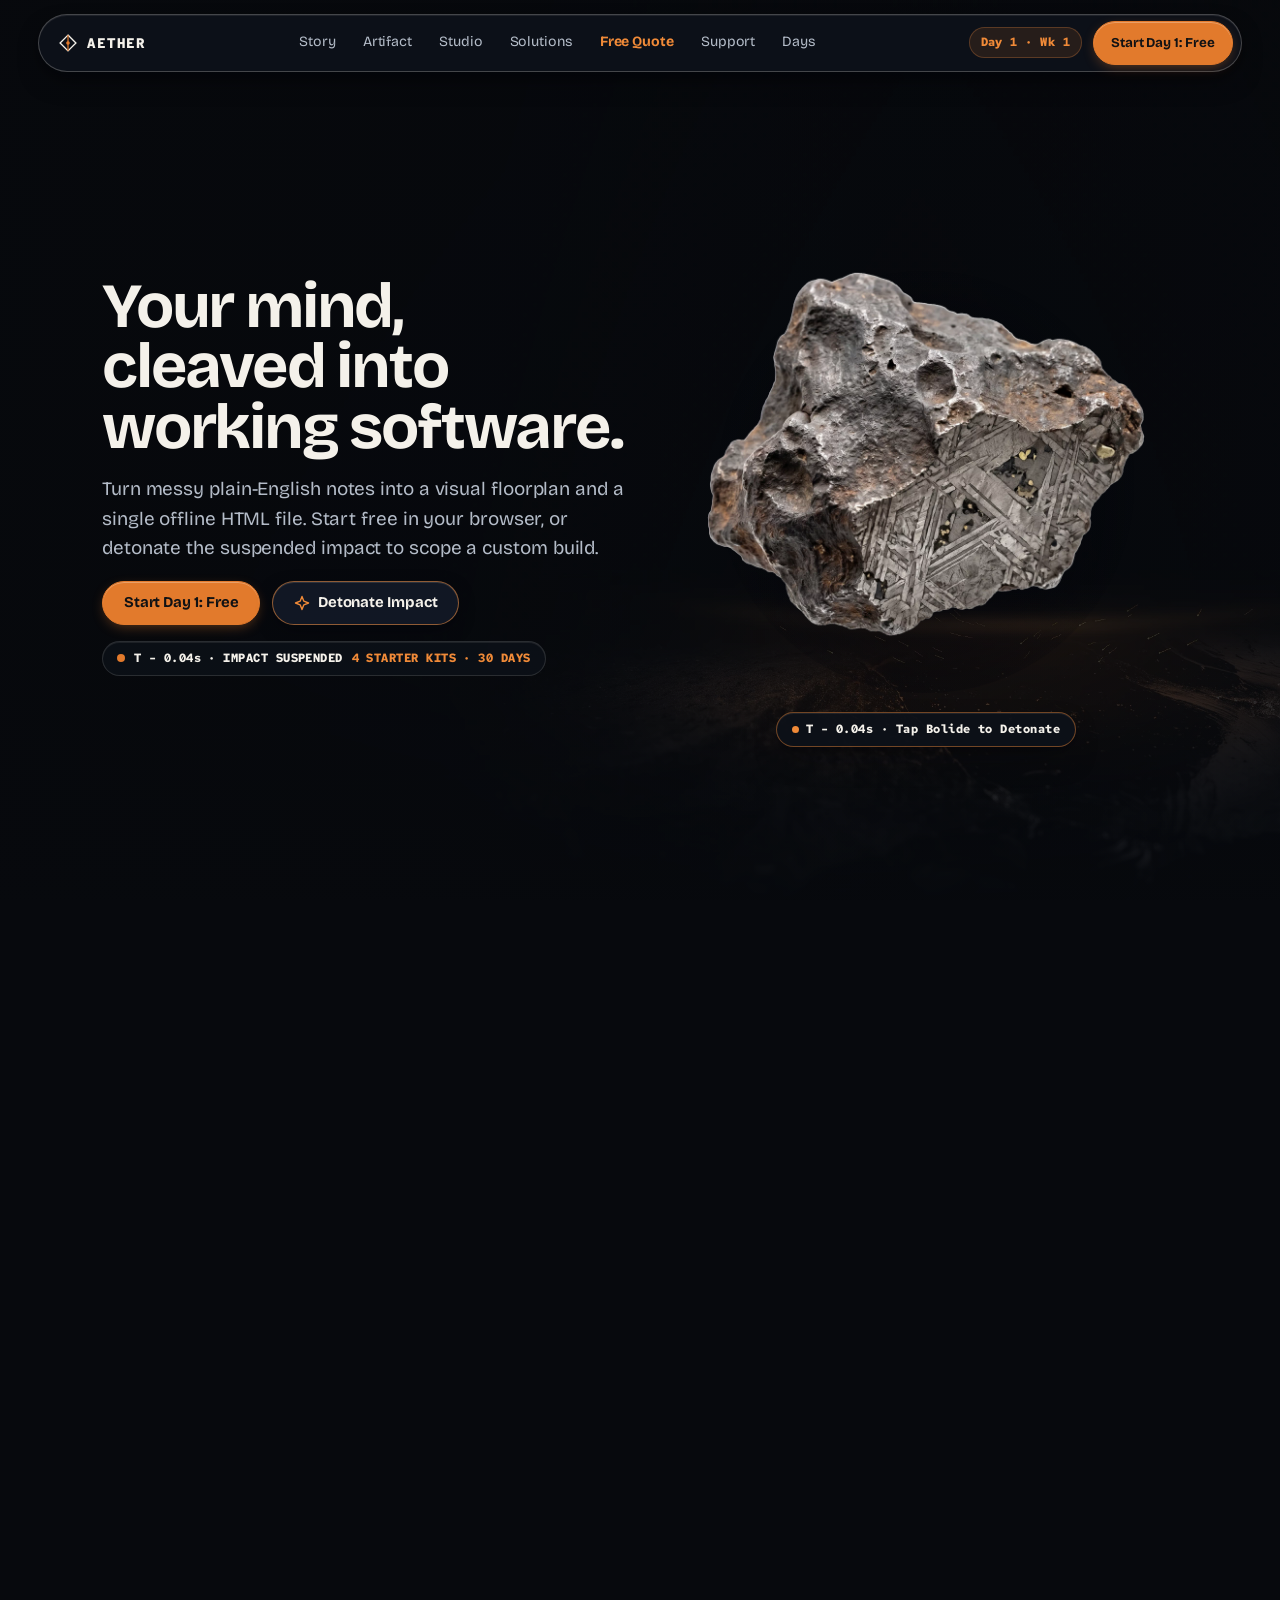
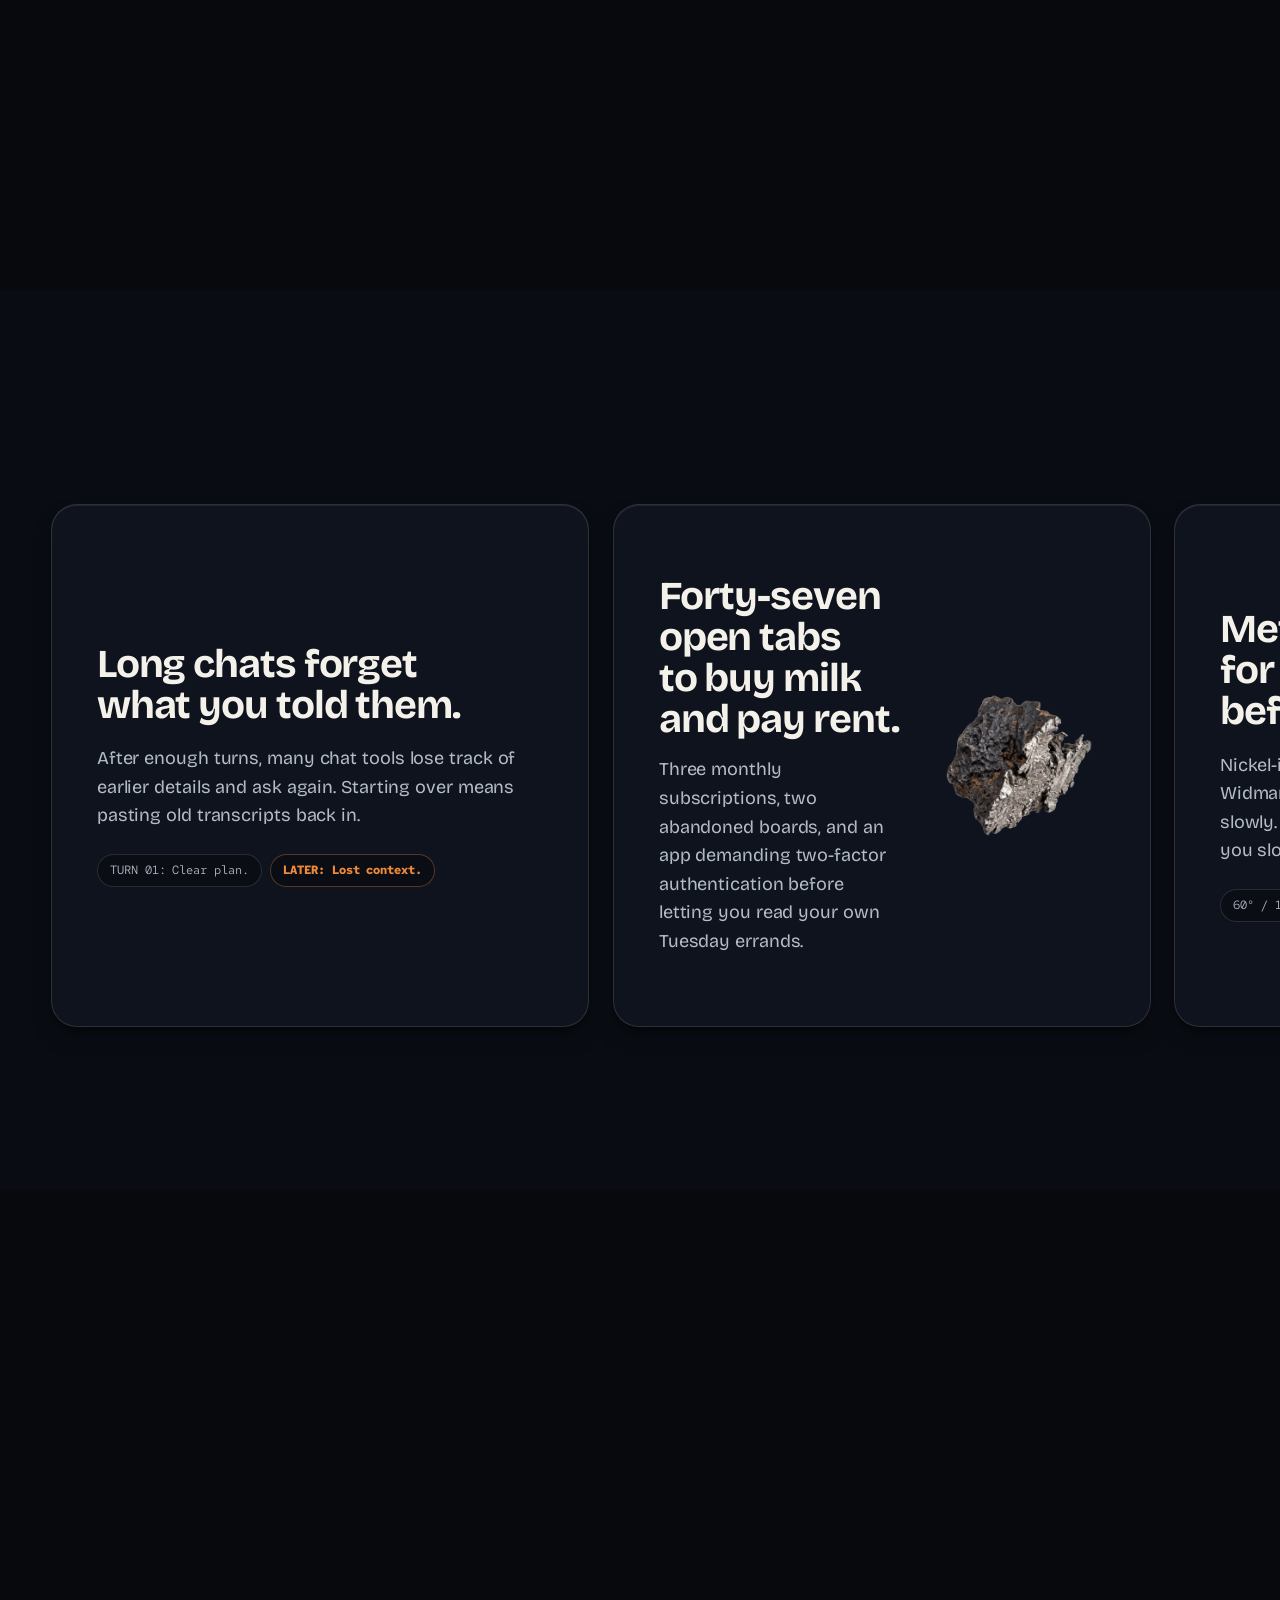
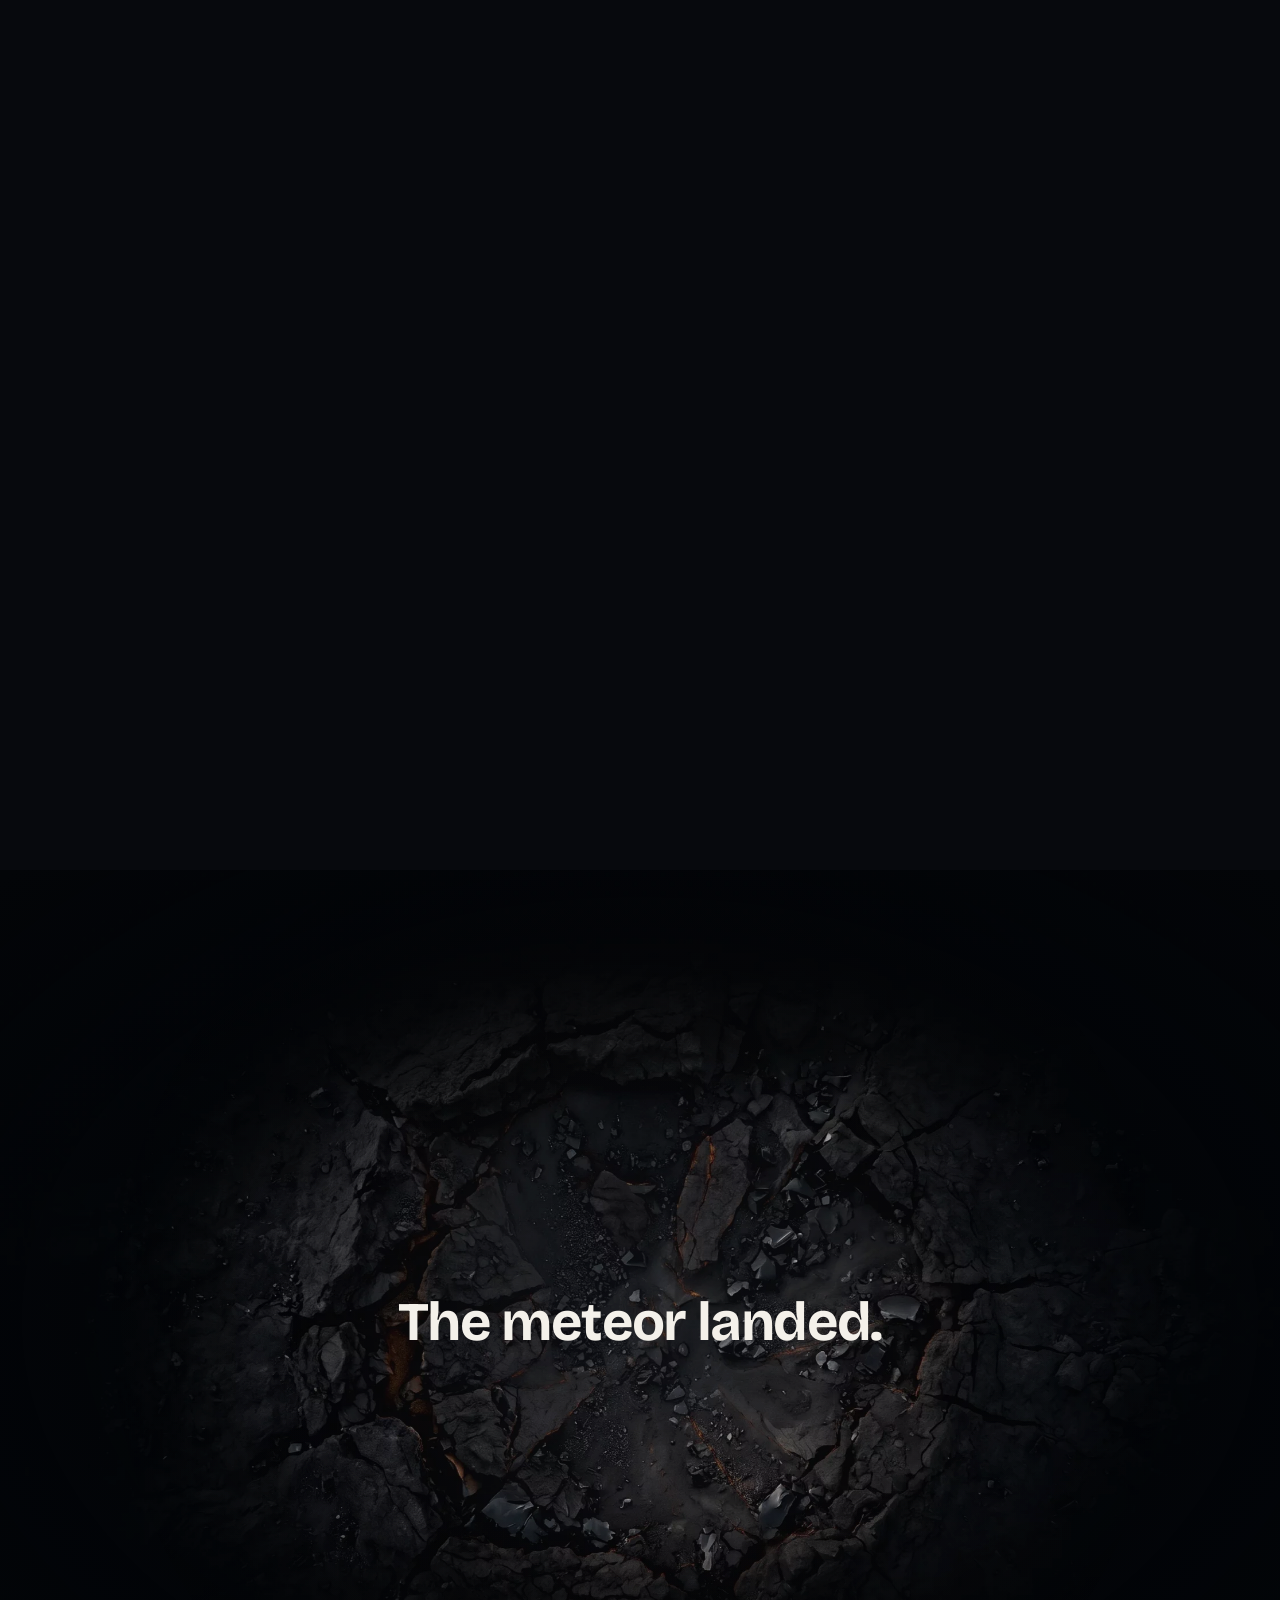
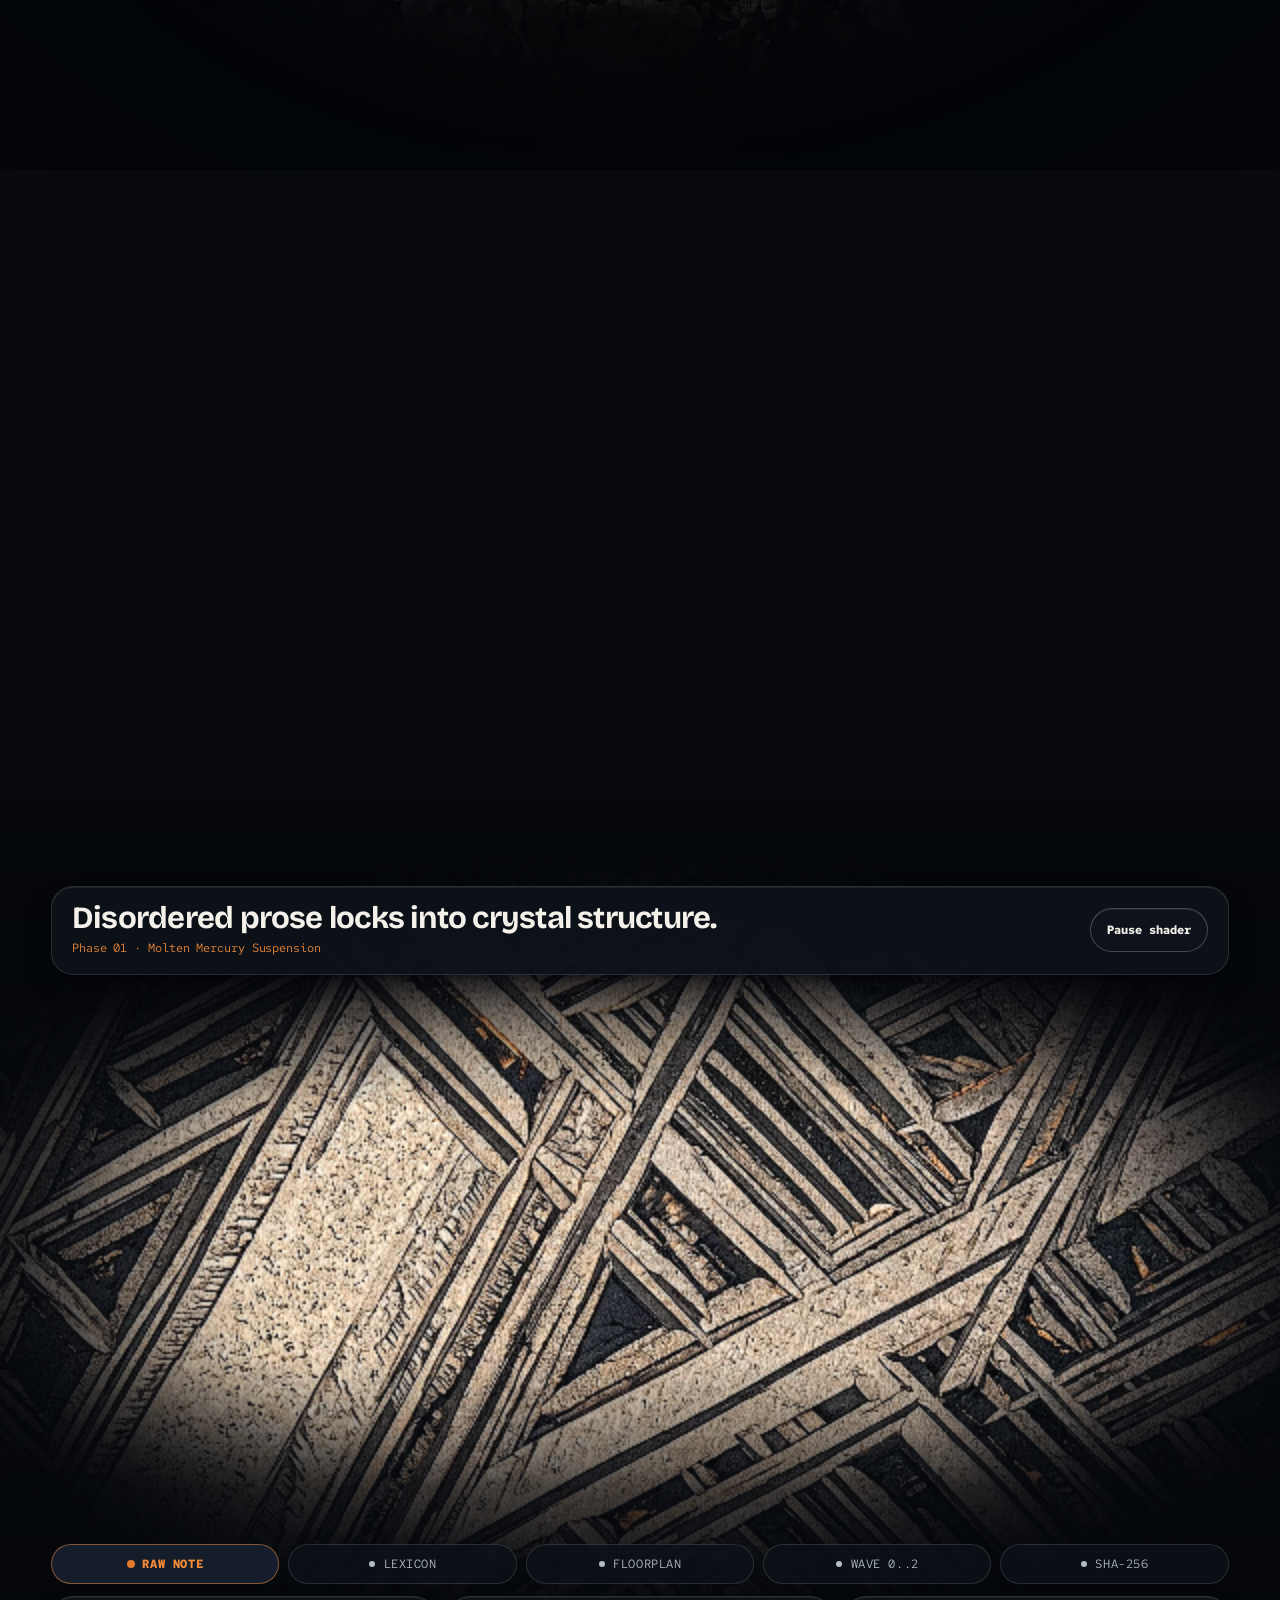
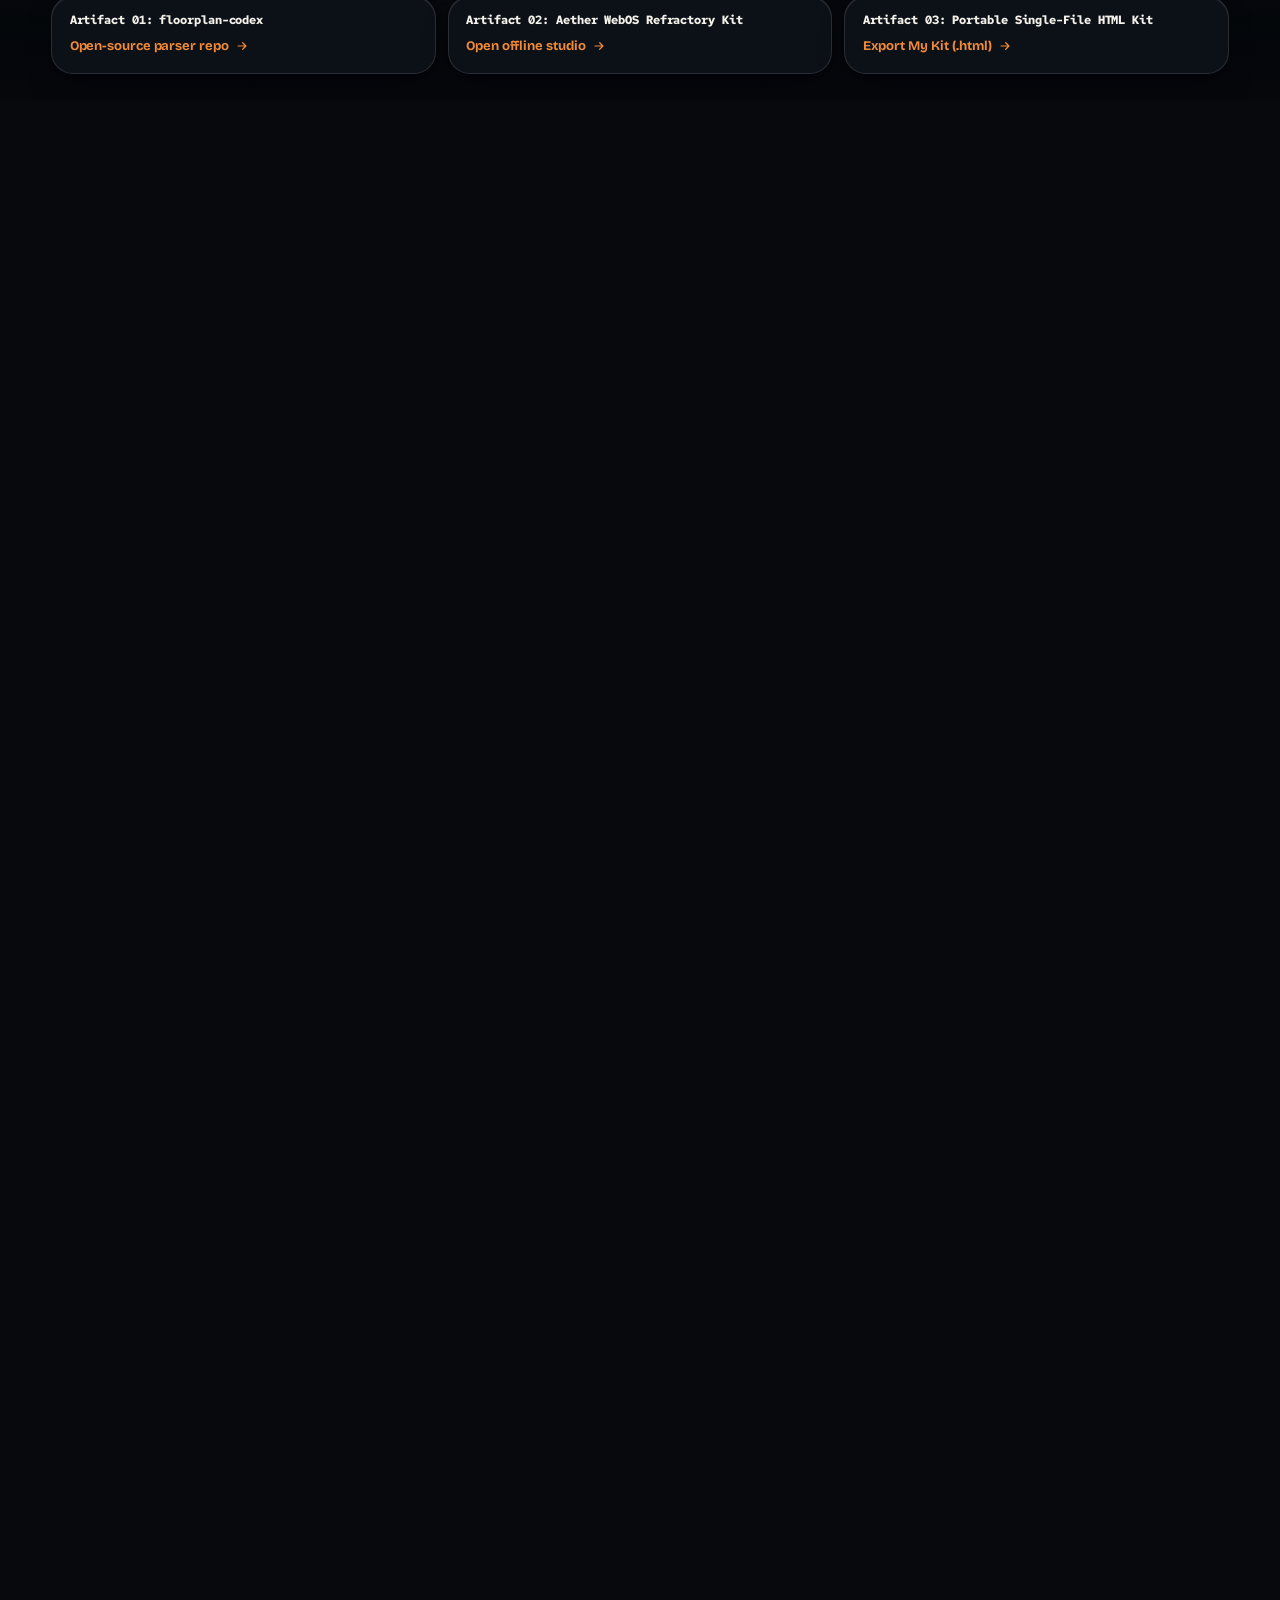
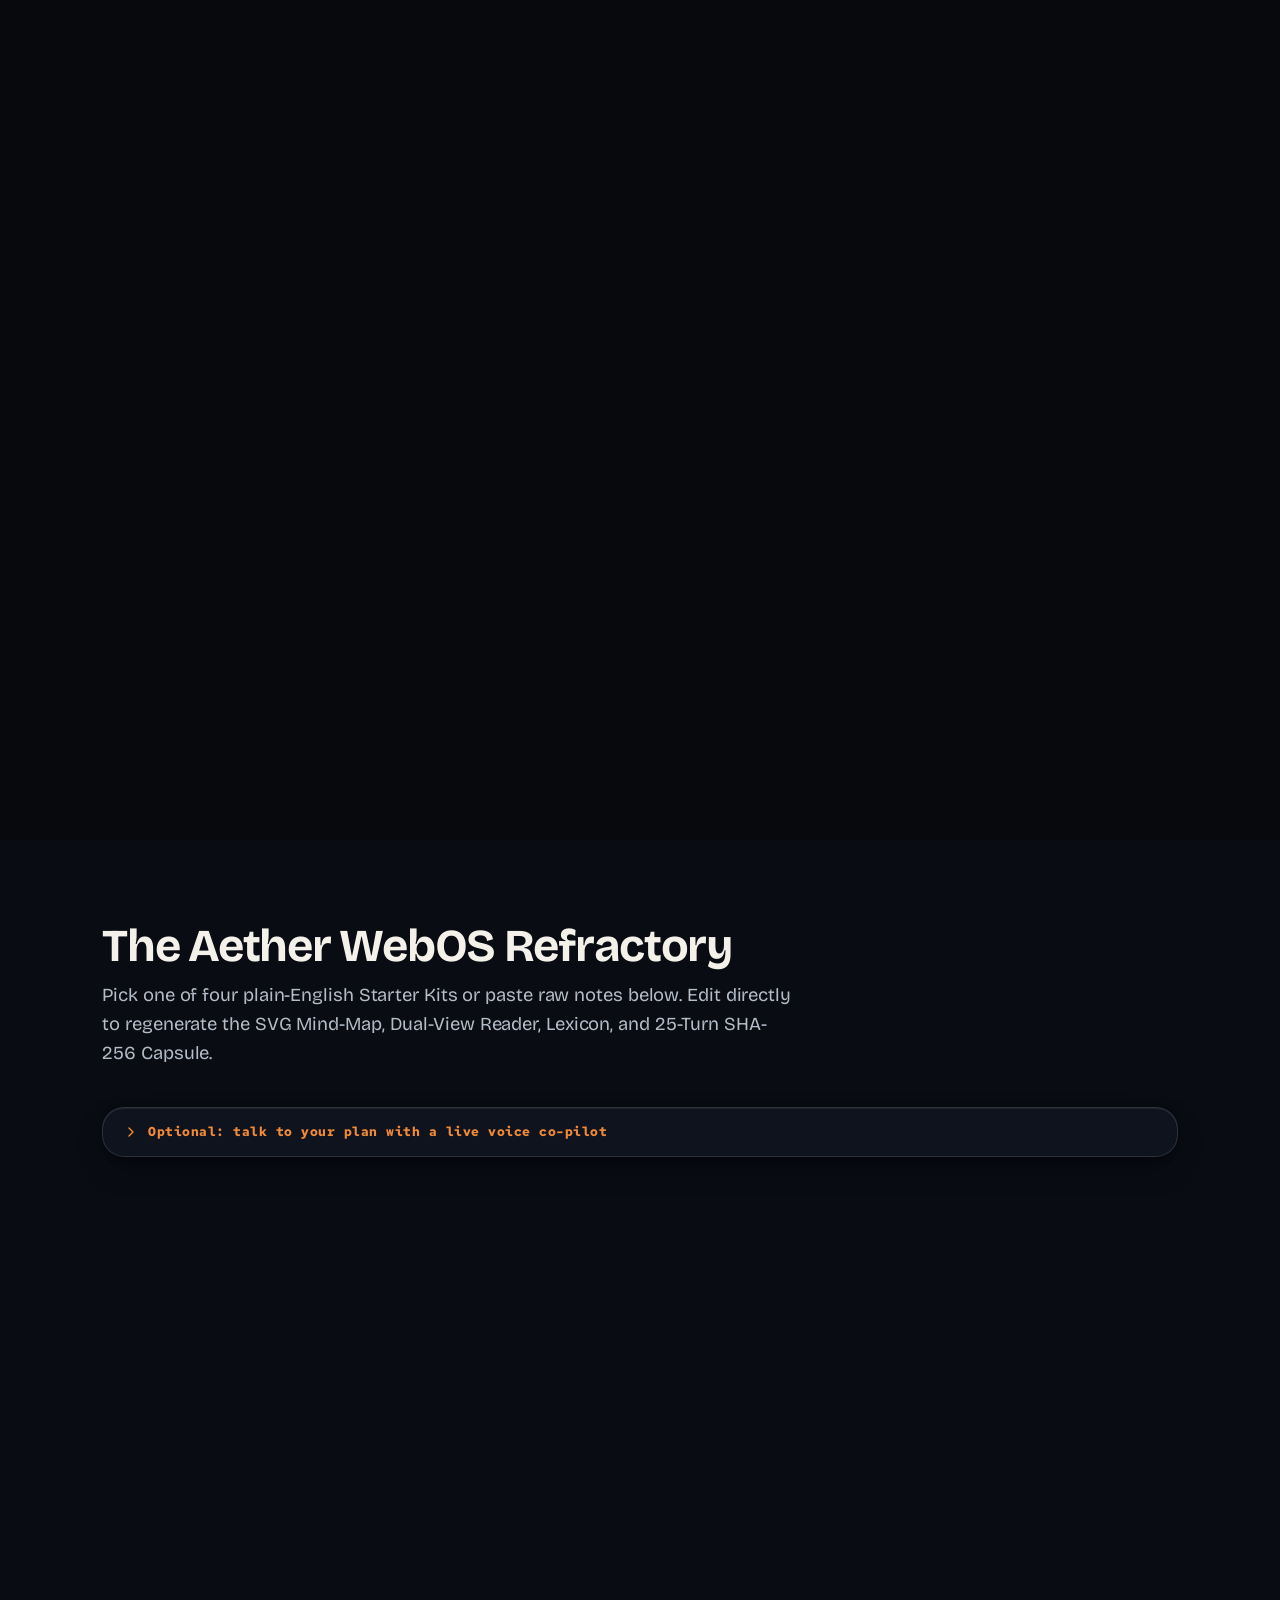
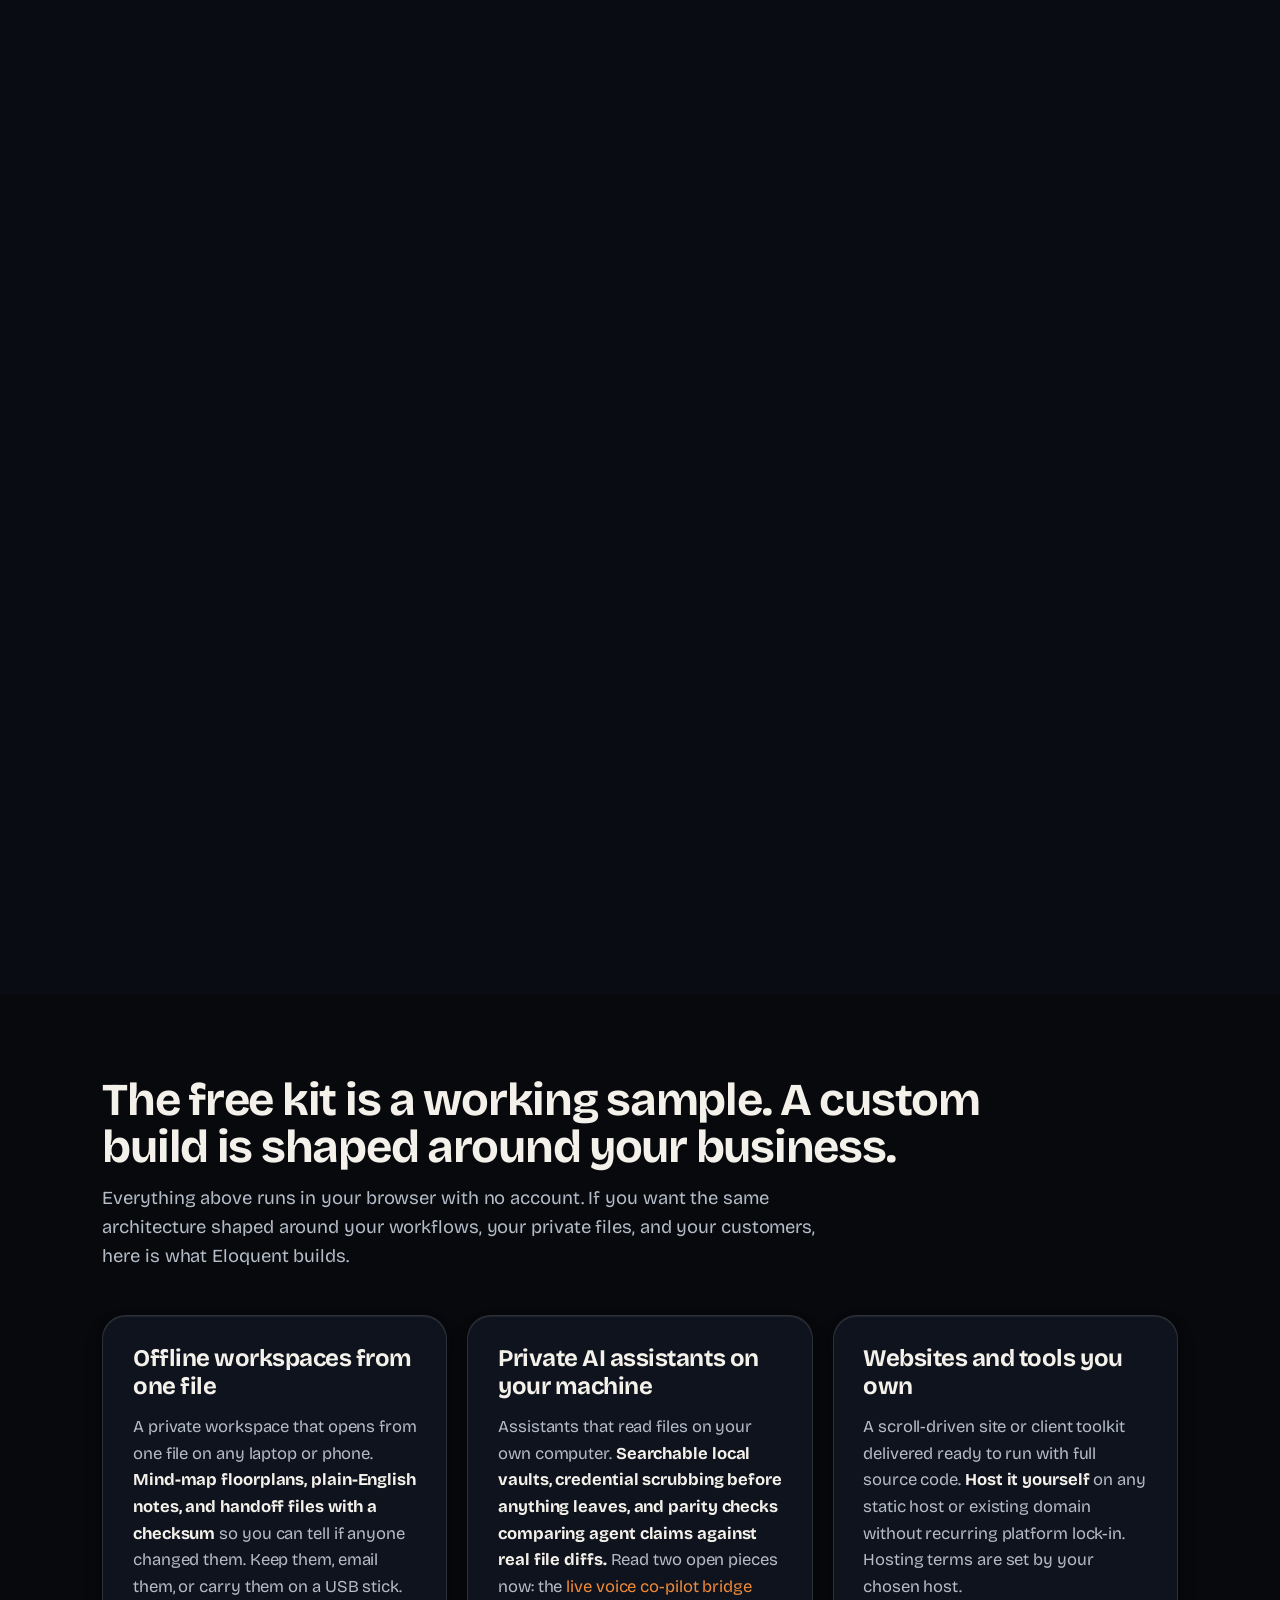
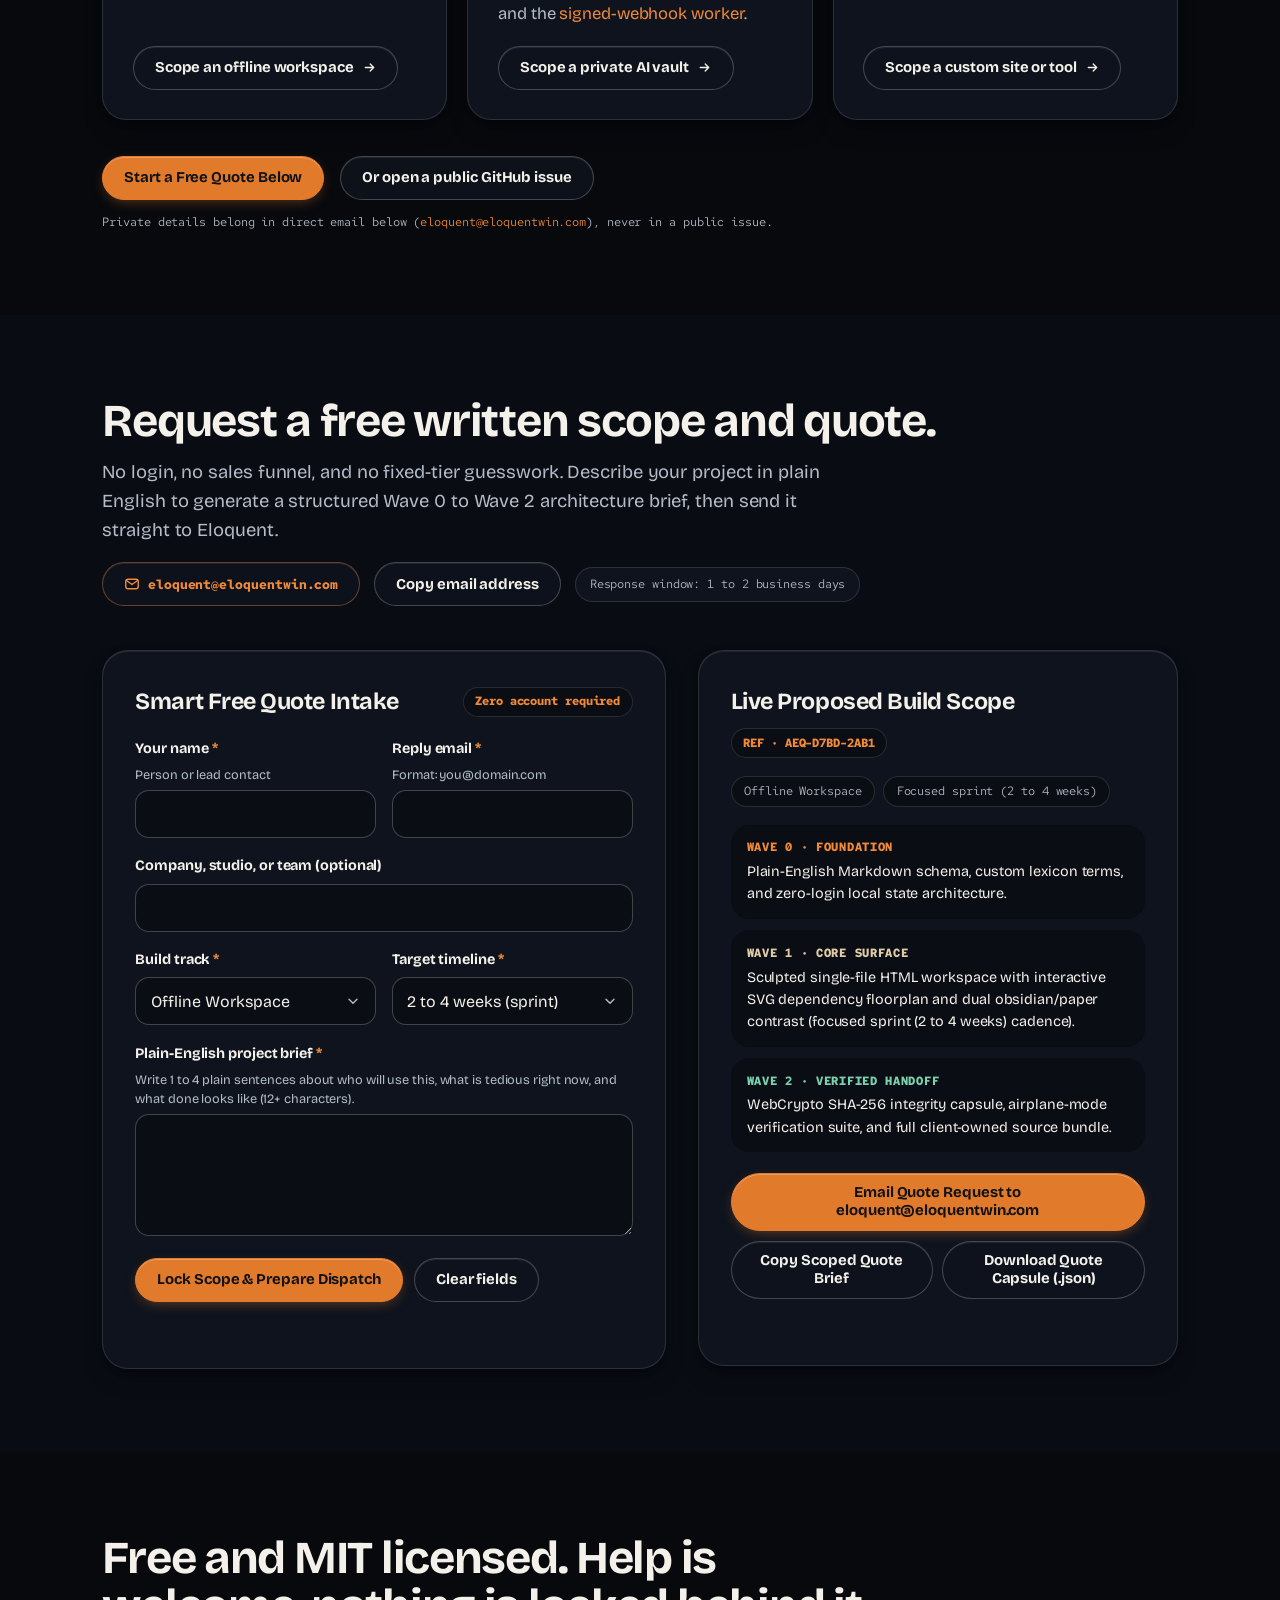
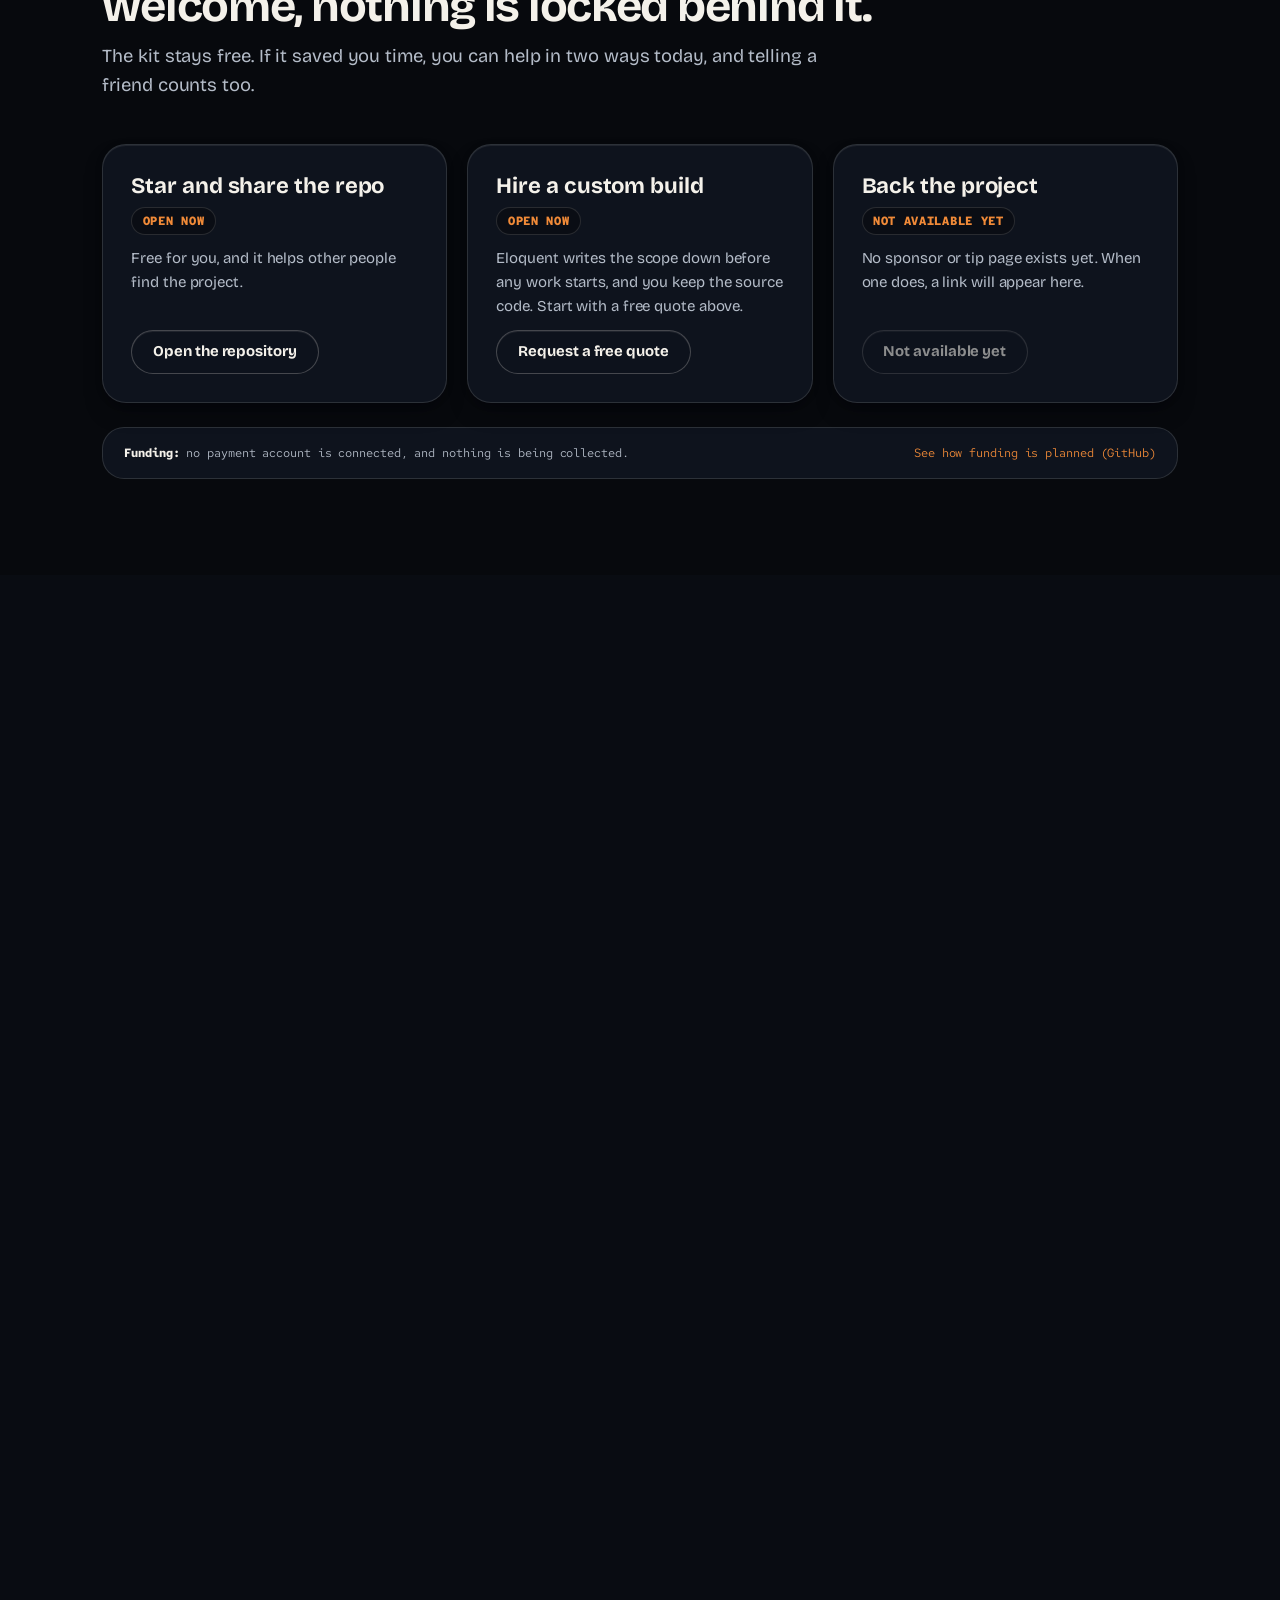
==== commit d5fa8988: "feat(v2.4): sculpted WebOS overhaul, 60fps meteor detonation, quote router, spellcheck, and eloquent" ====
--- a/index.html
+++ b/index.html
@@ -4,10 +4,11 @@
 <meta charset="utf-8">
 <meta name="viewport" content="width=device-width, initial-scale=1, viewport-fit=cover">
 <title>Aether WebOS Kit : Your mind, cleaved into working software</title>
-<meta name="description" content="A free browser app that turns plain notes into a mind-map and one offline HTML file, with a 30-day guided course. Built by Eloquent (@mjeanhudson-dev).">
-<link rel="icon" href="data:image/svg+xml,%3Csvg xmlns='http://www.w3.org/2000/svg' viewBox='0 0 32 32'%3E%3Crect width='32' height='32' rx='2' fill='%2307090D'/%3E%3Cpath d='M16 4L27 16L16 28L5 16Z' fill='none' stroke='%23ECEAE4' stroke-width='2'/%3E%3Cpath d='M16 4V28' stroke='%23E27A2C' stroke-width='1.8'/%3E%3Ccircle cx='16' cy='16' r='3' fill='%23E27A2C'/%3E%3C/svg%3E">
+<meta name="description" content="A free browser app that turns plain notes into a mind-map and one offline HTML file, with a 30-day guided course and custom WebOS scoping by Eloquent (@mjeanhudson-dev).">
+<link rel="icon" href="data:image/svg+xml,%3Csvg xmlns='http://www.w3.org/2000/svg' viewBox='0 0 32 32'%3E%3Crect width='32' height='32' rx='8' fill='%2307090D'/%3E%3Cpath d='M16 4L27 16L16 28L5 16Z' fill='none' stroke='%23F4F1EA' stroke-width='2'/%3E%3Cpath d='M16 4V28' stroke='%23E27A2C' stroke-width='1.8'/%3E%3Ccircle cx='16' cy='16' r='3' fill='%23E27A2C'/%3E%3C/svg%3E">
 <link rel="preload" href="./fonts/BricolageGrotesque-Bold.woff2" as="font" type="font/woff2" crossorigin>
 <link rel="preload" href="./fonts/BricolageGrotesque-Regular.woff2" as="font" type="font/woff2" crossorigin>
+<link rel="preload" href="./assets/meteor-preimpact.webp" as="image" type="image/webp" fetchpriority="high">
 <link rel="preload" href="./assets/meteorite-crust.webp" as="image" type="image/webp" fetchpriority="high">
 <link rel="stylesheet" href="scrollcraft.css">
 <link rel="stylesheet" href="webos/refractory.css">
@@ -25,7 +26,7 @@
 <header class="site-bar" aria-label="Primary Navigation">
   <a class="site-bar__brand" href="#top">
     <svg class="site-bar__mark" width="20" height="20" viewBox="0 0 24 24" aria-hidden="true">
-      <path d="M12 2.5L21.5 12L12 21.5L2.5 12Z" fill="none" stroke="#ECEAE4" stroke-width="1.6"/>
+      <path d="M12 2.5L21.5 12L12 21.5L2.5 12Z" fill="none" stroke="#F4F1EA" stroke-width="1.6"/>
       <path d="M12 2.5V21.5" stroke="#E27A2C" stroke-width="1.4"/>
       <circle cx="12" cy="12" r="2.2" fill="#E27A2C"/>
     </svg>
@@ -37,6 +38,7 @@
     <a class="site-bar__link" href="#act-artifact">Artifact</a>
     <a class="site-bar__link" href="#act-studio">Studio</a>
     <a class="site-bar__link" href="#act-solutions">Solutions</a>
+    <a class="site-bar__link site-bar__link--accent" href="#act-contact">Free Quote</a>
     <a class="site-bar__link" href="#act-support">Support</a>
     <a class="site-bar__link" href="#act-curriculum">Days</a>
   </nav>
@@ -49,45 +51,161 @@
 
 <main id="top">
 
-  <!-- ACT 1 : TENSION (pin 2.1, Warm Alabaster vs Deep Obsidian Split Cleavage) -->
+  <!-- ACT 1 : TENSION (pin 2.1, Freeze-Frame Pre-Impact -> Click-to-Detonate Fractured Stage + Smart Quote Router) -->
   <section id="act-cleave" data-sc-act="pin" data-sc-span="2.1">
-    <div data-sc-stage class="cleave-stage" id="cleave-stage" data-sc-verify-state="p:0.00|cleave:0">
-      <div class="cleave-left">
-        <div class="cleave-copy" data-sc-cue="0 1 0 0" data-sc-rise="0">
+    <div data-sc-stage class="cleave-stage" id="cleave-stage" data-impact-state="frozen" data-sc-verify-state="p:0.00|cleave:0">
+
+      <div class="cleave-media" aria-hidden="true">
+        <img
+          class="cleave-backdrop cleave-backdrop--frozen"
+          src="assets/meteor-preimpact.webp"
+          width="2560"
+          height="1440"
+          fetchpriority="high"
+          loading="eager"
+          decoding="async"
+          alt="">
+        <img
+          class="cleave-backdrop cleave-backdrop--detonated"
+          src="assets/meteor-detonation.webp"
+          width="2560"
+          height="1440"
+          loading="eager"
+          decoding="async"
+          alt="">
+        <div class="cleave-shockwave"></div>
+        <div class="cleave-scrim"></div>
+      </div>
+
+      <div class="sc-wrap cleave-grid">
+        <div class="cleave-editorial" data-sc-cue="0 1 0 0" data-sc-rise="0">
           <h1 class="cleave-title">Your mind, cleaved into working software.</h1>
-          <p class="cleave-sub">Turn messy plain-English notes into a visual floorplan and a single offline HTML file. Works in a current desktop or phone browser.</p>
+          <p class="cleave-sub">Turn messy plain-English notes into a visual floorplan and a single offline HTML file. Start free in your browser, or detonate the suspended impact to scope a custom build.</p>
+
           <div class="cleave-actions">
             <a class="btn btn--primary cleave-cta" href="#act-studio" data-aether-start>Start Day 1: Free</a>
-          </div>
-        </div>
-      </div>
-
-      <div class="cleave-right">
-        <div class="cleave-seam" aria-hidden="true"></div>
-        <div class="cleave-meteor" id="cleave-meteor">
-          <img
-            class="cleave-meteor__img"
-            src="assets/meteorite-crust.webp"
-            width="1200"
-            height="1200"
-            fetchpriority="high"
-            loading="eager"
-            decoding="async"
-            alt="Natural iron-nickel octahedrite meteorite specimen with regmaglypt fusion crust and cleaved acid-etched Widmanstatten crystal face.">
-        </div>
-
-        <div class="cleave-annot" data-sc-cue="0 1 0 0" data-sc-rise="0">
-          <span class="cleave-annot__rule" aria-hidden="true"></span>
-          <div class="cleave-annot__meta">
-            <span class="cleave-annot__tag">FE-NI FUSION CRUST · 60° WIDMANSTATTEN</span>
-            <span class="cleave-annot__readout" id="cleave-readout">CLEAVAGE SEAM · 4 STARTER KITS · 30 DAYS</span>
-          </div>
-        </div>
-      </div>
+            <button
+              type="button"
+              class="btn btn--detonate"
+              id="cleave-detonate-btn"
+              data-aether-detonate
+              aria-expanded="false"
+              aria-controls="cleave-fracture-deck">
+              <svg class="btn__icon" width="16" height="16" viewBox="0 0 16 16" fill="none" aria-hidden="true">
+                <path d="M8 1.5L9.85 6.15L14.5 8L9.85 9.85L8 14.5L6.15 9.85L1.5 8L6.15 6.15L8 1.5Z" stroke="currentColor" stroke-width="1.4" stroke-linejoin="round"/>
+              </svg>
+              <span data-detonate-label>Detonate Impact</span>
+            </button>
+          </div>
+
+          <div class="cleave-telemetry">
+            <span class="cleave-telemetry__dot" aria-hidden="true"></span>
+            <span class="cleave-telemetry__tag">T - 0.04s · IMPACT SUSPENDED</span>
+            <span class="cleave-telemetry__sep" aria-hidden="true">·</span>
+            <span class="cleave-telemetry__readout" id="cleave-readout">4 STARTER KITS · 30 DAYS</span>
+          </div>
+        </div>
+
+        <div class="cleave-focal">
+          <button
+            type="button"
+            class="cleave-meteor"
+            id="cleave-meteor"
+            data-aether-detonate
+            aria-expanded="false"
+            aria-controls="cleave-fracture-deck"
+            aria-label="Detonate suspended meteorite impact to reveal the Smart Quote Router">
+            <img
+              class="cleave-meteor__img"
+              src="assets/meteorite-crust.webp"
+              width="2048"
+              height="2048"
+              fetchpriority="high"
+              loading="eager"
+              decoding="async"
+              alt="Natural iron-nickel octahedrite meteorite specimen with regmaglypt fusion crust suspended in tension before impact.">
+            <span class="cleave-meteor__pill">
+              <span class="cleave-meteor__spark" aria-hidden="true"></span>
+              <span>T - 0.04s · Tap Bolide to Detonate</span>
+            </span>
+          </button>
+
+          <div class="cleave-shards" aria-hidden="true">
+            <img
+              class="cleave-shard cleave-shard--a"
+              src="assets/shard-01.webp"
+              width="1600"
+              height="1600"
+              loading="lazy"
+              decoding="async"
+              alt="">
+            <img
+              class="cleave-shard cleave-shard--b"
+              src="assets/shard-02.webp"
+              width="1600"
+              height="1600"
+              loading="lazy"
+              decoding="async"
+              alt="">
+          </div>
+
+          <div class="cleave-fracture-deck" id="cleave-fracture-deck" inert>
+            <div class="fracture-specimens">
+              <div class="fracture-specimen fracture-specimen--alabaster">
+                <strong>Offline-First HTML</strong>
+                <span>Zero login · WebCrypto SHA-256 parity</span>
+              </div>
+              <div class="fracture-specimen fracture-specimen--obsidian">
+                <strong>Direct Custom Builds</strong>
+                <span>Scoped in writing by Eloquent · Full source</span>
+              </div>
+            </div>
+
+            <div class="quote-router" id="aether-quote-router" data-quote-router>
+              <div class="quote-router__head">
+                <h2 class="quote-router__title" id="quote-router-title">Smart Intent &amp; Free Quote Router</h2>
+                <button type="button" class="btn btn--ghost quote-router__replay" data-impact-reset>Replay freeze-frame</button>
+              </div>
+
+              <div class="quote-router__pills" role="group" aria-labelledby="quote-router-title">
+                <button type="button" class="intent-pill" data-router-intent="offline-workspace" aria-pressed="true">Offline Workspace</button>
+                <button type="button" class="intent-pill" data-router-intent="local-ai-vault" aria-pressed="false">Private Local AI Vault</button>
+                <button type="button" class="intent-pill" data-router-intent="custom-webos-site" aria-pressed="false">Custom Scroll / WebOS Site</button>
+                <button type="button" class="intent-pill" data-router-intent="free-kit" aria-pressed="false">Free 30-Day Kit</button>
+              </div>
+
+              <p class="quote-router__preview" id="router-wave-preview" aria-live="polite">
+                Wave 0..2 scope: Single-file workspace schema · SVG mind-map &amp; lexicon · offline SHA-256 handoff capsule.
+              </p>
+
+              <div class="quote-router__form">
+                <label class="quote-router__label" for="router-goal-input">One-line goal (optional, pre-fills your quote)</label>
+                <div class="quote-router__row">
+                  <input
+                    type="text"
+                    id="router-goal-input"
+                    class="quote-router__input"
+                    maxlength="220"
+                    spellcheck="true"
+                    enterkeyhint="go"
+                    placeholder="e.g., Offline iPad checklist for 12 techs">
+                  <button type="button" class="btn btn--primary quote-router__submit" id="router-route-btn" data-quote-route-btn>
+                    <span data-router-btn-label>Route My Free Quote</span>
+                    <svg class="btn__icon" width="15" height="15" viewBox="0 0 16 16" fill="none" aria-hidden="true">
+                      <path d="M3.5 8H12.5M8.75 4.25L12.5 8L8.75 11.75" stroke="currentColor" stroke-width="1.4" stroke-linecap="round" stroke-linejoin="round"/>
+                    </svg>
+                  </button>
+                </div>
+              </div>
+            </div>
+          </div>
+        </div>
+      </div>
+
     </div>
   </section>
 
-  <!-- ACT 2 : WIT & MOMENTUM (pan 4.2, Unboxed 6-Plate Horizontal Corridor) -->
+  <!-- ACT 2 : WIT & MOMENTUM (pan 4.2, Sculpted 6-Plate Horizontal Corridor) -->
   <section id="act-corridor" data-sc-act="pan" data-sc-span="4.2">
     <div data-sc-stage class="corridor-stage" aria-label="Horizontal narrative corridor">
       <div class="corridor-rail" data-sc-pan="0.04" id="corridor-rail">
@@ -109,8 +227,8 @@
           <div class="corridor-plate__art">
             <img
               src="assets/shard-01.webp"
-              width="640"
-              height="640"
+              width="1600"
+              height="1600"
               loading="lazy"
               decoding="async"
               alt="Natural torn Sikhote-Alin iron-nickel meteorite shrapnel fragment on transparent field.">
@@ -122,7 +240,7 @@
           <p class="corridor-body">Nickel-iron meteorites show sixty-degree Widmanstatten bands because they cooled very slowly. Plain notes also sort out more easily when you slow down and write them plainly.</p>
           <div class="corridor-datum">
             <span class="corridor-datum__row">60° / 120° LAMELLAR BANDS</span>
-            <span class="corridor-datum__row corridor-datum__row--amber">PLAIN PROSE -> FLOORPLAN TREE</span>
+            <span class="corridor-datum__row corridor-datum__row--amber">PLAIN PROSE · FLOORPLAN TREE</span>
           </div>
         </article>
 
@@ -134,8 +252,8 @@
           <div class="corridor-plate__art">
             <img
               src="assets/shard-02.webp"
-              width="640"
-              height="640"
+              width="1600"
+              height="1600"
               loading="lazy"
               decoding="async"
               alt="Organic liquid mercury droplets solidifying over rough jagged blackened meteoric iron on transparent field.">
@@ -151,11 +269,16 @@
               <button type="button" class="codex-preview__btn" data-codex-sample="workshop" aria-pressed="false">Workshop</button>
               <button type="button" class="codex-preview__btn" data-codex-sample="creator" aria-pressed="false">Creator</button>
             </div>
-            <pre class="codex-preview__out" id="codex-preview-out">WAVE 0 -> Fixed bills snapshot + due dates
-WAVE 1 -> 10-meal pantry loop (depends: Wave 0)
-WAVE 2 -> $25 buffer jar + offline HTML export</pre>
-          </div>
-          <a class="corridor-link" href="https://github.com/mjeanhudson-dev/floorplan-codex" target="_blank" rel="noopener noreferrer">Inspect floorplan-codex on GitHub -></a>
+            <pre class="codex-preview__out" id="codex-preview-out">WAVE 0 -&gt; Fixed bills snapshot + due dates
+WAVE 1 -&gt; 10-meal pantry loop (depends: Wave 0)
+WAVE 2 -&gt; $25 buffer jar + offline HTML export</pre>
+          </div>
+          <a class="corridor-link" href="https://github.com/mjeanhudson-dev/floorplan-codex" target="_blank" rel="noopener noreferrer">
+            <span>Inspect floorplan-codex on GitHub</span>
+            <svg class="btn__icon" width="14" height="14" viewBox="0 0 16 16" fill="none" aria-hidden="true">
+              <path d="M3.5 8H12.5M8.75 4.25L12.5 8L8.75 11.75" stroke="currentColor" stroke-width="1.4" stroke-linecap="round" stroke-linejoin="round"/>
+            </svg>
+          </a>
         </article>
 
         <article class="corridor-plate">
@@ -177,8 +300,8 @@
         class="mirror-impact"
         id="mirror-impact"
         src="assets/impact-void.webp"
-        width="1440"
-        height="900"
+        width="2560"
+        height="1600"
         loading="lazy"
         decoding="async"
         alt="">
@@ -196,8 +319,8 @@
       <img
         class="artifact-poster"
         src="assets/artifact-poster.webp"
-        width="1440"
-        height="900"
+        width="2560"
+        height="1600"
         loading="lazy"
         decoding="async"
         alt="Molten liquid mercury streaming across a jagged cleaved iron-nickel Widmanstatten meteorite core on dark obsidian.">
@@ -246,22 +369,37 @@
         <div class="artifact-unlocks" aria-label="Unlockable Artifacts">
           <div class="artifact-unlock">
             <span class="artifact-unlock__id">Artifact 01: floorplan-codex</span>
-            <a class="artifact-unlock__link" href="https://github.com/mjeanhudson-dev/floorplan-codex" target="_blank" rel="noopener noreferrer">Open-source parser repo -></a>
+            <a class="artifact-unlock__link" href="https://github.com/mjeanhudson-dev/floorplan-codex" target="_blank" rel="noopener noreferrer">
+              <span>Open-source parser repo</span>
+              <svg class="btn__icon" width="14" height="14" viewBox="0 0 16 16" fill="none" aria-hidden="true">
+                <path d="M3.5 8H12.5M8.75 4.25L12.5 8L8.75 11.75" stroke="currentColor" stroke-width="1.4" stroke-linecap="round" stroke-linejoin="round"/>
+              </svg>
+            </a>
           </div>
           <div class="artifact-unlock">
             <span class="artifact-unlock__id">Artifact 02: Aether WebOS Refractory Kit</span>
-            <a class="artifact-unlock__link" href="#act-studio" data-aether-start>Open offline studio -></a>
+            <a class="artifact-unlock__link" href="#act-studio" data-aether-start>
+              <span>Open offline studio</span>
+              <svg class="btn__icon" width="14" height="14" viewBox="0 0 16 16" fill="none" aria-hidden="true">
+                <path d="M3.5 8H12.5M8.75 4.25L12.5 8L8.75 11.75" stroke="currentColor" stroke-width="1.4" stroke-linecap="round" stroke-linejoin="round"/>
+              </svg>
+            </a>
           </div>
           <div class="artifact-unlock">
             <span class="artifact-unlock__id">Artifact 03: Portable Single-File HTML Kit</span>
-            <button type="button" class="artifact-unlock__btn" data-aether-export>Export My Kit (.html) -></button>
+            <button type="button" class="artifact-unlock__btn" data-aether-export>
+              <span>Export My Kit (.html)</span>
+              <svg class="btn__icon" width="14" height="14" viewBox="0 0 16 16" fill="none" aria-hidden="true">
+                <path d="M3.5 8H12.5M8.75 4.25L12.5 8L8.75 11.75" stroke="currentColor" stroke-width="1.4" stroke-linecap="round" stroke-linejoin="round"/>
+              </svg>
+            </button>
           </div>
         </div>
       </div>
     </div>
   </section>
 
-  <!-- ACT 5 : CLARITY / OPERATE MODE (flow, Borderless Offline WebOS Refractory) -->
+  <!-- ACT 5 : CLARITY / OPERATE MODE (flow, Sculpted Offline WebOS Refractory) -->
   <section id="act-studio" class="studio-section" data-sc-act="flow">
     <div class="sc-wrap">
       <header class="studio-head">
@@ -296,65 +434,283 @@
     </div>
   </section>
 
-  <!-- ACT 5b : SOLUTIONS (flow, borderless three-row ledger for B2B and turn-key work) -->
+  <!-- ACT 5b : SOLUTIONS (flow, Sculpted three-card bento for B2B and turn-key work) -->
   <section id="act-solutions" class="solutions-section" data-sc-act="flow">
     <div class="sc-wrap">
       <header class="solutions-head">
-        <p class="solutions-kicker">Work with Eloquent</p>
         <h2 class="solutions-title">The free kit is a working sample. A custom build is shaped around your business.</h2>
-        <p class="solutions-lede">Everything above runs in your browser with no account. If you want the same idea built around your business, your data, and your customers, here is what I can make.</p>
+        <p class="solutions-lede">Everything above runs in your browser with no account. If you want the same architecture shaped around your workflows, your private files, and your customers, here is what Eloquent builds.</p>
       </header>
 
-      <ol class="solutions-list">
+      <ul class="solutions-list">
         <li class="solutions-row">
-          <span class="solutions-row__num">01</span>
           <h3 class="solutions-row__title">Offline workspaces from one file</h3>
           <p class="solutions-row__body">A private workspace that opens from one file on any laptop or phone. <strong>Mind-map floorplans, plain-English notes, and handoff files with a checksum</strong> so you can tell if anyone changed them. Keep them, email them, or carry them on a USB stick.</p>
+          <button type="button" class="btn btn--ghost solutions-row__cta" data-select-quote-track="offline-workspace">
+            <span>Scope an offline workspace</span>
+            <svg class="btn__icon" width="15" height="15" viewBox="0 0 16 16" fill="none" aria-hidden="true">
+              <path d="M3.5 8H12.5M8.75 4.25L12.5 8L8.75 11.75" stroke="currentColor" stroke-width="1.4" stroke-linecap="round" stroke-linejoin="round"/>
+            </svg>
+          </button>
         </li>
         <li class="solutions-row">
-          <span class="solutions-row__num">02</span>
-          <h3 class="solutions-row__title">Private AI assistants that run on your machine</h3>
-          <p class="solutions-row__body">Assistants that read files on your own computer. <strong>I can set up a searchable local vault, strip passwords and keys before anything is shared, and add checks that compare what an agent reports against what it actually changed.</strong> Useful for teams that should not paste client data into a public chat. Not a fixed package yet: tell me your case and we agree scope and limits in writing first. You can read two working pieces now: the <a class="site-foot__link" href="webos/live-bridge.js">live voice co-pilot bridge</a> and the <a class="site-foot__link" href="https://github.com/mjeanhudson-dev/aether-webos-kit/blob/main/workers/funding-webhook.js" target="_blank" rel="noopener noreferrer">signed-webhook worker</a>.</p>
+          <h3 class="solutions-row__title">Private AI assistants on your machine</h3>
+          <p class="solutions-row__body">Assistants that read files on your own computer. <strong>Searchable local vaults, credential scrubbing before anything leaves, and parity checks comparing agent claims against real file diffs.</strong> Read two open pieces now: the <a class="site-foot__link" href="webos/live-bridge.js">live voice co-pilot bridge</a> and the <a class="site-foot__link" href="https://github.com/mjeanhudson-dev/aether-webos-kit/blob/main/workers/funding-webhook.js" target="_blank" rel="noopener noreferrer">signed-webhook worker</a>.</p>
+          <button type="button" class="btn btn--ghost solutions-row__cta" data-select-quote-track="local-ai-vault">
+            <span>Scope a private AI vault</span>
+            <svg class="btn__icon" width="15" height="15" viewBox="0 0 16 16" fill="none" aria-hidden="true">
+              <path d="M3.5 8H12.5M8.75 4.25L12.5 8L8.75 11.75" stroke="currentColor" stroke-width="1.4" stroke-linecap="round" stroke-linejoin="round"/>
+            </svg>
+          </button>
         </li>
         <li class="solutions-row">
-          <span class="solutions-row__num">03</span>
           <h3 class="solutions-row__title">Websites and tools you own</h3>
-          <p class="solutions-row__body">A scroll-driven site or a toolkit for your clients, delivered ready to run with the source code. <strong>You can host it yourself</strong>, and some hosts have free plans, so running it can cost nothing to begin with. Hosting terms are set by the host.</p>
+          <p class="solutions-row__body">A scroll-driven site or client toolkit delivered ready to run with full source code. <strong>Host it yourself</strong> on any static host or existing domain without recurring platform lock-in. Hosting terms are set by your chosen host.</p>
+          <button type="button" class="btn btn--ghost solutions-row__cta" data-select-quote-track="custom-webos-site">
+            <span>Scope a custom site or tool</span>
+            <svg class="btn__icon" width="15" height="15" viewBox="0 0 16 16" fill="none" aria-hidden="true">
+              <path d="M3.5 8H12.5M8.75 4.25L12.5 8L8.75 11.75" stroke="currentColor" stroke-width="1.4" stroke-linecap="round" stroke-linejoin="round"/>
+            </svg>
+          </button>
         </li>
-      </ol>
+      </ul>
 
       <div class="solutions-cta">
-        <a class="btn btn--primary" href="https://github.com/mjeanhudson-dev/aether-webos-kit/issues/new?title=Scoping%20request&amp;body=What%20are%20you%20trying%20to%20build%3F%0AWho%20will%20use%20it%3F%0AAny%20deadline%3F" target="_blank" rel="noopener noreferrer">Open a scoping request</a>
-        <p class="solutions-cta__note">Opens a public GitHub issue and needs a free GitHub account. Leave out private business details. There is no price list yet; I quote after I understand the job.</p>
+        <a class="btn btn--primary" href="#act-contact">Start a Free Quote Below</a>
+        <a class="btn btn--ghost" href="https://github.com/mjeanhudson-dev/aether-webos-kit/issues/new?title=Scoping%20request&amp;body=What%20are%20you%20trying%20to%20build%3F%0AWho%20will%20use%20it%3F%0AAny%20deadline%3F" target="_blank" rel="noopener noreferrer">Or open a public GitHub issue</a>
+        <p class="solutions-cta__note">Private details belong in direct email below (<a class="site-foot__link" href="mailto:eloquent@eloquentwin.com">eloquent@eloquentwin.com</a>), never in a public issue.</p>
       </div>
     </div>
   </section>
 
-  <!-- ACT 5c : SUPPORT (flow, honest backing paths and transparency) -->
+  <!-- ACT 5c : CONTACT & FREE QUOTE SYSTEM (flow, zero-login Wave 0..2 scope synthesizer + eloquent@eloquentwin.com) -->
+  <section id="act-contact" class="contact-section" data-sc-act="flow">
+    <div class="sc-wrap">
+      <header class="contact-head">
+        <h2 class="contact-title" id="contact-section-title">Request a free written scope and quote.</h2>
+        <p class="contact-lede">No login, no sales funnel, and no fixed-tier guesswork. Describe your project in plain English to generate a structured Wave 0 to Wave 2 architecture brief, then send it straight to Eloquent.</p>
+
+        <div class="contact-direct-bar" aria-label="Direct email contact">
+          <a class="btn btn--ghost contact-direct-bar__mail" href="mailto:eloquent@eloquentwin.com" data-contact-email-link>
+            <svg class="btn__icon" width="16" height="16" viewBox="0 0 16 16" fill="none" aria-hidden="true">
+              <rect x="1.75" y="3.25" width="12.5" height="9.5" rx="2.25" stroke="currentColor" stroke-width="1.4"/>
+              <path d="M2.5 4.5L8 8.5L13.5 4.5" stroke="currentColor" stroke-width="1.4" stroke-linecap="round" stroke-linejoin="round"/>
+            </svg>
+            <span data-contact-email-text>eloquent@eloquentwin.com</span>
+          </a>
+          <button type="button" class="btn btn--ghost" id="contact-copy-email-btn" data-copy-email>Copy email address</button>
+          <span class="contact-direct-bar__meta" data-contact-window>Response window: 1 to 2 business days</span>
+        </div>
+      </header>
+
+      <div class="contact-grid">
+        <form class="quote-form" id="aether-quote-form" aria-labelledby="contact-form-heading" action="mailto:eloquent@eloquentwin.com" method="post" novalidate>
+          <div class="quote-form__head">
+            <h3 class="quote-form__title" id="contact-form-heading">Smart Free Quote Intake</h3>
+            <span class="quote-form__badge">Zero account required</span>
+          </div>
+
+          <div class="visually-hidden" aria-hidden="true">
+            <label for="quote-website-hp">Leave this field blank</label>
+            <input type="text" id="quote-website-hp" name="website_hp" tabindex="-1" autocomplete="off">
+          </div>
+
+          <div class="quote-form__row">
+            <div class="quote-field">
+              <label class="quote-field__label" for="quote-name">Your name <span class="quote-field__req" aria-hidden="true">*</span></label>
+              <span id="quote-name-hint" class="quote-field__hint">Person or lead contact</span>
+              <input
+                type="text"
+                id="quote-name"
+                name="name"
+                class="quote-field__control"
+                required
+                maxlength="120"
+                autocomplete="name"
+                enterkeyhint="next"
+                aria-describedby="quote-name-hint"
+                aria-invalid="false"
+                data-error="quote-name-error">
+              <div id="quote-name-error" class="quote-field__error">
+                <svg class="quote-field__err-icon" width="14" height="14" viewBox="0 0 16 16" fill="none" aria-hidden="true">
+                  <circle cx="8" cy="8" r="6.5" stroke="currentColor" stroke-width="1.5"/>
+                  <path d="M8 4.75V8.75M8 11.25H8.01" stroke="currentColor" stroke-width="1.6" stroke-linecap="round"/>
+                </svg>
+                <span>Error: Enter your name so Eloquent knows who this scope is for.</span>
+              </div>
+            </div>
+
+            <div class="quote-field">
+              <label class="quote-field__label" for="quote-email">Reply email <span class="quote-field__req" aria-hidden="true">*</span></label>
+              <span id="quote-email-hint" class="quote-field__hint">Format: you@domain.com</span>
+              <input
+                type="email"
+                id="quote-email"
+                name="email"
+                class="quote-field__control"
+                required
+                maxlength="160"
+                autocomplete="email"
+                autocorrect="off"
+                autocapitalize="none"
+                spellcheck="false"
+                enterkeyhint="next"
+                aria-describedby="quote-email-hint"
+                aria-invalid="false"
+                data-error="quote-email-error">
+              <div id="quote-email-error" class="quote-field__error">
+                <svg class="quote-field__err-icon" width="14" height="14" viewBox="0 0 16 16" fill="none" aria-hidden="true">
+                  <circle cx="8" cy="8" r="6.5" stroke="currentColor" stroke-width="1.5"/>
+                  <path d="M8 4.75V8.75M8 11.25H8.01" stroke="currentColor" stroke-width="1.6" stroke-linecap="round"/>
+                </svg>
+                <span>Error: Enter a valid email address in the format you@domain.com.</span>
+              </div>
+            </div>
+          </div>
+
+          <div class="quote-field">
+            <label class="quote-field__label" for="quote-company">Company, studio, or team (optional)</label>
+            <input
+              type="text"
+              id="quote-company"
+              name="company"
+              class="quote-field__control"
+              maxlength="120"
+              autocomplete="organization"
+              enterkeyhint="next"
+              aria-invalid="false">
+          </div>
+
+          <div class="quote-form__row">
+            <div class="quote-field">
+              <label class="quote-field__label" for="quote-track">Build track <span class="quote-field__req" aria-hidden="true">*</span></label>
+              <select id="quote-track" name="track" class="quote-field__control quote-field__select" required aria-invalid="false">
+                <option value="offline-workspace">Offline Workspace</option>
+                <option value="local-ai-vault">Private Local AI Vault</option>
+                <option value="custom-webos-site">Custom Scroll / WebOS Site</option>
+                <option value="hybrid-suite">Hybrid Multi-Surface Suite</option>
+              </select>
+            </div>
+
+            <div class="quote-field">
+              <label class="quote-field__label" for="quote-timeline">Target timeline <span class="quote-field__req" aria-hidden="true">*</span></label>
+              <select id="quote-timeline" name="timeline" class="quote-field__control quote-field__select" required aria-invalid="false">
+                <option value="2-to-4-weeks">2 to 4 weeks (sprint)</option>
+                <option value="1-to-2-months">1 to 2 months (standard)</option>
+                <option value="quarter-roadmap">Flexible quarter roadmap</option>
+                <option value="exploratory">Architecture review first</option>
+              </select>
+            </div>
+          </div>
+
+          <div class="quote-field">
+            <label class="quote-field__label" for="quote-brief">Plain-English project brief <span class="quote-field__req" aria-hidden="true">*</span></label>
+            <span id="quote-brief-hint" class="quote-field__hint">Write 1 to 4 plain sentences about who will use this, what is tedious right now, and what done looks like (12+ characters).</span>
+            <textarea
+              id="quote-brief"
+              name="brief"
+              class="quote-field__control quote-field__textarea"
+              rows="4"
+              required
+              minlength="12"
+              maxlength="2400"
+              spellcheck="true"
+              aria-describedby="quote-brief-hint"
+              aria-invalid="false"
+              data-error="quote-brief-error"></textarea>
+            <div id="quote-brief-error" class="quote-field__error">
+              <svg class="quote-field__err-icon" width="14" height="14" viewBox="0 0 16 16" fill="none" aria-hidden="true">
+                <circle cx="8" cy="8" r="6.5" stroke="currentColor" stroke-width="1.5"/>
+                <path d="M8 4.75V8.75M8 11.25H8.01" stroke="currentColor" stroke-width="1.6" stroke-linecap="round"/>
+              </svg>
+              <span>Error: Describe your project goal in at least 12 characters so we can scope Wave 0 to Wave 2 accurately.</span>
+            </div>
+          </div>
+
+          <div class="quote-form__actions">
+            <button type="submit" class="btn btn--primary" id="quote-submit-btn">Lock Scope &amp; Prepare Dispatch</button>
+            <button type="reset" class="btn btn--ghost" id="quote-reset-btn">Clear fields</button>
+          </div>
+
+          <p class="quote-form__status" id="quote-form-status" role="status" aria-live="polite"></p>
+        </form>
+
+        <aside class="quote-preview" id="aether-quote-preview" aria-labelledby="quote-preview-heading">
+          <div class="quote-preview__head">
+            <h3 class="quote-preview__title" id="quote-preview-heading">Live Proposed Build Scope</h3>
+            <span class="quote-preview__ref" id="quote-ref-id" data-quote-ref>REF · AEQ-0100</span>
+          </div>
+
+          <div class="quote-preview__chips">
+            <span class="quote-preview__chip" id="quote-preview-track">Offline Workspace</span>
+            <span class="quote-preview__chip" id="quote-preview-timeline">Focused sprint (2 to 4 weeks)</span>
+          </div>
+
+          <ol class="quote-waves" id="quote-preview-waves" aria-live="polite">
+            <li class="quote-wave quote-wave--w0">
+              <span class="quote-wave__tag">WAVE 0 · FOUNDATION</span>
+              <p class="quote-wave__text" id="quote-wave-0">Domain lexicon, plain-English Markdown schema, and zero-account local data contract.</p>
+            </li>
+            <li class="quote-wave quote-wave--w1">
+              <span class="quote-wave__tag">WAVE 1 · CORE SURFACE</span>
+              <p class="quote-wave__text" id="quote-wave-1">Interactive single-file HTML studio with SVG dependency floorplan and dual obsidian/paper contrast.</p>
+            </li>
+            <li class="quote-wave quote-wave--w2">
+              <span class="quote-wave__tag">WAVE 2 · VERIFIED HANDOFF</span>
+              <p class="quote-wave__text" id="quote-wave-2">WebCrypto SHA-256 capsule verification, airplane-mode audit, and full MIT/client-owned source delivery.</p>
+            </li>
+          </ol>
+
+          <div class="quote-preview__delivery">
+            <a
+              class="btn btn--primary quote-preview__mailto"
+              id="quote-mailto-link"
+              data-quote-mailto
+              href="mailto:eloquent@eloquentwin.com?subject=Aether%20Free%20Quote%20Request">
+              Email Quote Request to eloquent@eloquentwin.com
+            </a>
+            <div class="quote-preview__subactions">
+              <button type="button" class="btn btn--ghost" id="quote-copy-brief-btn" data-quote-copy>Copy Scoped Quote Brief</button>
+              <button type="button" class="btn btn--ghost" id="quote-download-json-btn" data-quote-download>Download Quote Capsule (.json)</button>
+            </div>
+          </div>
+
+          <p class="quote-preview__feedback" id="quote-preview-feedback" aria-live="polite"></p>
+        </aside>
+      </div>
+    </div>
+  </section>
+
+  <!-- ACT 5d : SUPPORT (flow, honest backing paths and transparency) -->
   <section id="act-support" class="support-section" data-sc-act="flow">
     <div class="sc-wrap">
       <header class="solutions-head">
-        <p class="solutions-kicker">Support the work</p>
         <h2 class="solutions-title">Free and MIT licensed. Help is welcome, nothing is locked behind it.</h2>
         <p class="solutions-lede">The kit stays free. If it saved you time, you can help in two ways today, and telling a friend counts too.</p>
       </header>
 
       <div class="support-grid">
         <article class="support-path">
-          <p class="support-path__label">Open now</p>
-          <h3 class="support-path__title">Star and share the repo</h3>
+          <div class="support-path__head">
+            <h3 class="support-path__title">Star and share the repo</h3>
+            <span class="support-path__label">Open now</span>
+          </div>
           <p class="support-path__body">Free for you, and it helps other people find the project.</p>
           <a class="btn btn--ghost" href="https://github.com/mjeanhudson-dev/aether-webos-kit" target="_blank" rel="noopener noreferrer">Open the repository</a>
         </article>
         <article class="support-path">
-          <p class="support-path__label">Open now</p>
-          <h3 class="support-path__title">Hire a custom build</h3>
-          <p class="support-path__body">I write the scope down before any work starts, and you keep the source code. Start with a scoping request.</p>
-          <a class="btn btn--ghost" href="#act-solutions">See what I build</a>
+          <div class="support-path__head">
+            <h3 class="support-path__title">Hire a custom build</h3>
+            <span class="support-path__label">Open now</span>
+          </div>
+          <p class="support-path__body">Eloquent writes the scope down before any work starts, and you keep the source code. Start with a free quote above.</p>
+          <a class="btn btn--ghost" href="#act-contact">Request a free quote</a>
         </article>
         <article class="support-path" data-funding-slot="backing">
-          <p class="support-path__label">Not available yet</p>
-          <h3 class="support-path__title">Back the project</h3>
+          <div class="support-path__head">
+            <h3 class="support-path__title">Back the project</h3>
+            <span class="support-path__label">Not available yet</span>
+          </div>
           <p class="support-path__body" id="funding-note">No sponsor or tip page exists yet. When one does, a link will appear here.</p>
           <button type="button" class="btn btn--ghost" aria-disabled="true" aria-describedby="funding-note">Not available yet</button>
         </article>
@@ -367,7 +723,7 @@
     </div>
   </section>
 
-  <!-- ACT 6 : RESOLVE (flow, Unboxed 4-Week Hairline Ledger + Non-Fading 472px Colophon) -->
+  <!-- ACT 6 : RESOLVE (flow, Sculpted 4-Week Ledger + 472px Colophon Card) -->
   <section id="act-curriculum" class="curriculum-section" data-sc-act="flow">
     <div class="sc-wrap curriculum-cv-shell">
 
@@ -449,25 +805,28 @@
       </div>
 
       <section class="colophon" aria-label="Active Day Summary and Export">
-        <div class="colophon__measure">
-          <h3 class="colophon__title" id="colophon-day-title">Empty the Kitchen-Table Brain Dump</h3>
-          <p class="colophon__day" id="colophon-day-badge">DAY 1 · WEEK 1 · VOICE &amp; PERSONAL LEXICON</p>
-          <p class="colophon__prompt" id="colophon-day-prompt">Write 10 messy bullet points about the one weekly headache eating your peace right now. Do not polish grammar yet; just name bills, tasks, or unfinished promises.</p>
-          <p class="colophon__deliverable" id="colophon-day-deliverable">Deliverable: Raw 10-line plain-English note loaded inside the Refractory editor.</p>
-
-          <div class="colophon__actions">
-            <a class="btn btn--primary" href="#act-studio" data-aether-start>Start Day 1: Free</a>
-            <button type="button" class="btn btn--ghost" id="colophon-export-btn" data-aether-export>Export My Kit (.html)</button>
-            <button type="button" class="btn btn--ghost" id="colophon-share-btn" data-aether-share>Copy 472px Brief</button>
-          </div>
-
-          <p class="colophon__feedback" id="colophon-feedback" data-aether-feedback aria-live="polite"></p>
+        <div class="colophon__card">
+          <div class="colophon__measure">
+            <h3 class="colophon__title" id="colophon-day-title">Empty the Kitchen-Table Brain Dump</h3>
+            <p class="colophon__day" id="colophon-day-badge">DAY 1 · WEEK 1 · VOICE &amp; PERSONAL LEXICON</p>
+            <p class="colophon__prompt" id="colophon-day-prompt">Write 10 messy bullet points about the one weekly headache eating your peace right now. Do not polish grammar yet; just name bills, tasks, or unfinished promises.</p>
+            <p class="colophon__deliverable" id="colophon-day-deliverable">Deliverable: Raw 10-line plain-English note loaded inside the Refractory editor.</p>
+
+            <div class="colophon__actions">
+              <a class="btn btn--primary" href="#act-studio" data-aether-start>Start Day 1: Free</a>
+              <button type="button" class="btn btn--ghost" id="colophon-export-btn" data-aether-export>Export My Kit (.html)</button>
+              <button type="button" class="btn btn--ghost" id="colophon-share-btn" data-aether-share>Copy 472px Brief</button>
+            </div>
+
+            <p class="colophon__feedback" id="colophon-feedback" data-aether-feedback aria-live="polite"></p>
+          </div>
         </div>
 
         <footer class="site-foot">
           <span>
             <a class="site-foot__link" href="https://github.com/mjeanhudson-dev/floorplan-codex" target="_blank" rel="noopener noreferrer">Artifact 01: floorplan-codex</a>
             · Built by Eloquent (@mjeanhudson-dev)
+            · <a class="site-foot__link" href="mailto:eloquent@eloquentwin.com">eloquent@eloquentwin.com</a>
           </span>
           <span>MIT License · Zero-Install Offline WebOS · Start Day 1: Free</span>
         </footer>
--- a/webos/refractory.css
+++ b/webos/refractory.css
@@ -1,91 +1,135 @@
 /* ==========================================================================
-   Aether WebOS Refractory Stylesheet (Operate Mode: Borderless Hairlines)
+   Aether WebOS Refractory Stylesheet (v2.4 Sculpted Mineral Widget Studio)
    Author: Eloquent (@mjeanhudson-dev)
    Contract: Scoped strictly to #aether-webos-mount without touching host
-             scrollcraft.css or site.css. Defaults to Deep Obsidian (#080A0E)
-             with scoped Paper (#F2EFE8) contrast toggle. Contrast >= 4.5:1
-             across all controls, labels, chips, inputs, and SVG nodes in both
-             surfaces. Responsive down to 360px with zero horizontal overflow.
+             scrollcraft.css or site.css. Defaults to Deep Obsidian (#090C12)
+             with scoped Warm Paper (#F4F0E8) contrast toggle. Perceptual
+             mineral contrast >= 4.5:1 across all controls, labels, chips,
+             inputs, Dossier widgets, and SVG nodes in both surfaces.
+             Responsive down to 360px with zero horizontal overflow.
    ========================================================================== */
 
 #aether-webos-mount,
 #aether-webos-mount[data-aw-surface="obsidian"] {
-  --aw-canvas: #080A0E;
-  --aw-surface: #080A0E;
-  --aw-surface-2: #0D1017;
-  --aw-surface-deep: #0B0E14;
-  --aw-surface-active: #141922;
-  --aw-ink: #ECEAE4;
-  --aw-ink-soft: #A8B0BC;
+  --aw-canvas: #090C12;
+  --aw-surface: #090C12;
+  --aw-surface-2: #10151F;
+  --aw-surface-deep: #0C1018;
+  --aw-surface-active: #171F2E;
+  --aw-pane-editor: #0C1018;
+  --aw-pane-output: #0C1018;
+  --aw-ink: #F4F1EA;
+  --aw-ink-soft: #B4BCC8;
+
+  /* Wave 0 / Primary: Molten Troilite Amber */
   --aw-accent: #E27A2C;
   --aw-accent-hover: #ED8C42;
   --aw-accent-ink: #111214;
-  --aw-accent-text: #EA8D44;
-  --aw-accent-tint: rgba(226, 122, 44, 0.14);
-  --aw-accent-line: rgba(226, 122, 44, 0.48);
-  --aw-info: #67CEFA;
-  --aw-info-tint: rgba(103, 206, 250, 0.12);
-  --aw-info-line: rgba(103, 206, 250, 0.42);
-  --aw-ok: #4ADE80;
-  --aw-ok-tint: rgba(74, 222, 128, 0.12);
-  --aw-ok-line: rgba(74, 222, 128, 0.42);
-  --aw-err: #F87171;
-  --aw-err-tint: rgba(248, 113, 113, 0.12);
-  --aw-err-line: rgba(248, 113, 113, 0.45);
-  --aw-edge-tree: rgba(168, 176, 188, 0.44);
-  --aw-edge-dep: rgba(234, 141, 68, 0.80);
-  --aw-hairline: rgba(236, 234, 228, 0.14);
-  --aw-hairline-strong: rgba(236, 234, 228, 0.30);
-  --aw-hover-bg: rgba(236, 234, 228, 0.06);
+  --aw-accent-text: #F08A38;
+  --aw-accent-tint: rgba(240, 138, 56, 0.13);
+  --aw-accent-line: rgba(240, 138, 56, 0.46);
+
+  /* Wave 1 / Dependent Flow: Burnished Champagne-Titanium */
+  --aw-info: #E2CCA8;
+  --aw-info-tint: rgba(226, 204, 168, 0.13);
+  --aw-info-line: rgba(226, 204, 168, 0.44);
+
+  /* Wave 2 / Crystal Complete: Mineral Celadon-Jade */
+  --aw-ok: #7AD1AE;
+  --aw-ok-tint: rgba(122, 209, 174, 0.13);
+  --aw-ok-line: rgba(122, 209, 174, 0.44);
+
+  /* Error: Terracotta Cinnabar */
+  --aw-err: #F48C72;
+  --aw-err-tint: rgba(244, 140, 114, 0.13);
+  --aw-err-line: rgba(244, 140, 114, 0.46);
+
+  /* Edges, Hairlines & Specular Tactile Depth */
+  --aw-edge-tree: rgba(180, 188, 200, 0.46);
+  --aw-edge-dep: rgba(240, 138, 56, 0.84);
+  --aw-hairline: rgba(244, 241, 234, 0.12);
+  --aw-hairline-strong: rgba(244, 241, 234, 0.26);
+  --aw-hover-bg: rgba(244, 241, 234, 0.06);
+  --aw-specular-top: inset 0 1px 0 rgba(244, 241, 234, 0.07);
+  --aw-shadow-shell: 0 24px 56px -16px rgba(3, 5, 9, 0.68), inset 0 1px 0 rgba(244, 241, 234, 0.07);
+  --aw-shadow-card: 0 10px 24px -12px rgba(3, 5, 9, 0.54), inset 0 1px 0 rgba(244, 241, 234, 0.06);
+
+  /* Typography & Concentric Sculpted Radii */
   --aw-font-display: var(--sc-font-display, "BricolageGrotesque", "Bricolage Grotesque", system-ui, -apple-system, sans-serif);
   --aw-font-text: var(--sc-font-sans, var(--sc-font-text, "BricolageGrotesque", "Bricolage Grotesque", system-ui, -apple-system, sans-serif));
   --aw-font-mono: var(--sc-font-mono, "RedHatMono", "Red Hat Mono", ui-monospace, SFMono-Regular, Menlo, monospace);
-  --aw-r-ctrl: 2px;
-  --aw-ease: cubic-bezier(0.23, 1, 0.32, 1);
-
+  --aw-r-shell: 28px;
+  --aw-r-card: 20px;
+  --aw-r-dossier: 18px;
+  --aw-r-well: 16px;
+  --aw-r-node: 14px;
+  --aw-r-ctrl: 12px;
+  --aw-r-pill: 999px;
+  --aw-ease: cubic-bezier(0.22, 1, 0.36, 1);
+
+  color-scheme: dark;
   width: 100%;
   max-width: 100%;
   color: var(--aw-ink);
+  accent-color: var(--aw-accent);
   background: var(--aw-surface);
+  border-radius: var(--aw-r-shell);
   font-family: var(--aw-font-text);
   box-sizing: border-box;
   overflow-x: clip;
 }
 
 #aether-webos-mount[data-aw-surface="paper"] {
-  --aw-canvas: #F2EFE8;
-  --aw-surface: #F2EFE8;
-  --aw-surface-2: #EAE5DB;
-  --aw-surface-deep: #ECE7DE;
-  --aw-surface-active: #E2DDD1;
-  --aw-ink: #111214;
-  --aw-ink-soft: #4A4D55;
+  --aw-canvas: #F4F0E8;
+  --aw-surface: #F4F0E8;
+  --aw-surface-2: #FFFFFF;
+  --aw-surface-deep: #EAE4D8;
+  --aw-surface-active: #E2DBD0;
+  --aw-pane-editor: #FFFFFF;
+  --aw-pane-output: #EAE4D8;
+  --aw-ink: #121417;
+  --aw-ink-soft: #484D56;
+
   --aw-accent: #E27A2C;
   --aw-accent-hover: #ED8C42;
   --aw-accent-ink: #111214;
-  --aw-accent-text: #984306;
-  --aw-accent-tint: rgba(226, 122, 44, 0.14);
-  --aw-accent-line: rgba(152, 67, 6, 0.45);
-  --aw-info: #1A5276;
-  --aw-info-tint: rgba(26, 82, 118, 0.10);
-  --aw-info-line: rgba(26, 82, 118, 0.40);
-  --aw-ok: #145A32;
-  --aw-ok-tint: rgba(20, 90, 50, 0.10);
-  --aw-ok-line: rgba(20, 90, 50, 0.40);
-  --aw-err: #B42318;
-  --aw-err-tint: rgba(180, 35, 24, 0.08);
-  --aw-err-line: rgba(180, 35, 24, 0.42);
-  --aw-edge-tree: rgba(74, 77, 85, 0.50);
-  --aw-edge-dep: rgba(152, 67, 6, 0.80);
-  --aw-hairline: rgba(17, 18, 20, 0.16);
-  --aw-hairline-strong: rgba(17, 18, 20, 0.34);
-  --aw-hover-bg: rgba(17, 18, 20, 0.05);
+  --aw-accent-text: #964205;
+  --aw-accent-tint: #FCF3E8;
+  --aw-accent-line: rgba(150, 66, 5, 0.42);
+
+  --aw-info: #2B4C63;
+  --aw-info-tint: #EEF4F8;
+  --aw-info-line: rgba(43, 76, 99, 0.38);
+
+  --aw-ok: #165B40;
+  --aw-ok-tint: #ECF6F1;
+  --aw-ok-line: rgba(22, 91, 64, 0.38);
+
+  --aw-err: #A6261A;
+  --aw-err-tint: #FCEFEE;
+  --aw-err-line: rgba(166, 38, 26, 0.40);
+
+  --aw-edge-tree: rgba(72, 77, 86, 0.48);
+  --aw-edge-dep: rgba(150, 66, 5, 0.82);
+  --aw-hairline: rgba(18, 20, 23, 0.13);
+  --aw-hairline-strong: rgba(18, 20, 23, 0.28);
+  --aw-hover-bg: rgba(18, 20, 23, 0.05);
+  --aw-specular-top: inset 0 1px 0 rgba(255, 255, 255, 0.80);
+  --aw-shadow-shell: 0 22px 48px -18px rgba(18, 20, 23, 0.14), inset 0 1px 0 rgba(255, 255, 255, 0.80);
+  --aw-shadow-card: 0 8px 20px -10px rgba(18, 20, 23, 0.09), inset 0 1px 0 rgba(255, 255, 255, 0.90);
+
+  color-scheme: light;
+  color: var(--aw-ink);
+  accent-color: var(--aw-accent);
+  background: var(--aw-surface);
 }
 
 #aether-webos-mount[data-aw-lazy="true"]:not([data-aw-hydrated="true"]) {
   min-height: 1200px;
-  border-top: 1px solid var(--aw-hairline);
-  border-bottom: 1px solid var(--aw-hairline);
+  border: 1px solid var(--aw-hairline);
+  border-radius: var(--aw-r-shell);
+  box-shadow: var(--aw-shadow-shell);
+  overflow: clip;
 }
 
 #aether-webos-mount *,
@@ -105,25 +149,18 @@
   color: var(--aw-surface);
 }
 
-#aether-webos-mount a:hover {
-  text-underline-offset: 3px;
-}
-
 #aether-webos-mount ::-webkit-scrollbar {
   width: 8px;
   height: 8px;
 }
 
 #aether-webos-mount ::-webkit-scrollbar-track {
-  background: var(--aw-surface);
+  background: transparent;
 }
 
 #aether-webos-mount ::-webkit-scrollbar-thumb {
   background: var(--aw-hairline-strong);
-}
-
-#aether-webos-mount ::-webkit-scrollbar-thumb:hover {
-  background: var(--aw-accent-text);
+  border-radius: var(--aw-r-pill);
 }
 
 .aw-sr-only {
@@ -133,22 +170,21 @@
   padding: 0;
   margin: -1px;
   overflow: hidden;
-  clip: rect(0, 0, 0, 0);
+  clip-path: inset(50%);
   white-space: nowrap;
   border: 0;
 }
 
+/* ----------------------------------------------------------- shell frame -- */
 .aw-shell {
   width: 100%;
   max-width: 100%;
   background: var(--aw-surface);
   color: var(--aw-ink);
-  border-top: 1px solid var(--aw-hairline-strong);
-  border-bottom: 1px solid var(--aw-hairline-strong);
-  border-left: 0;
-  border-right: 0;
-  border-radius: 0;
-  overflow-x: clip;
+  border: 1px solid var(--aw-hairline);
+  border-radius: var(--aw-r-shell);
+  box-shadow: var(--aw-shadow-shell);
+  overflow: clip;
   display: flex;
   flex-direction: column;
 }
@@ -166,7 +202,7 @@
   align-items: center;
   justify-content: space-between;
   gap: 0.75rem 1rem;
-  padding: 0.9rem 1.25rem;
+  padding: 1rem 1.25rem;
   background: var(--aw-surface);
   border-bottom: 1px solid var(--aw-hairline);
 }
@@ -182,7 +218,7 @@
 .aw-title {
   margin: 0;
   font-family: var(--aw-font-display);
-  font-size: 1.05rem;
+  font-size: clamp(1.02rem, 0.96rem + 0.3vw, 1.18rem);
   font-weight: 700;
   letter-spacing: -0.02em;
   color: var(--aw-ink);
@@ -194,13 +230,14 @@
   flex-wrap: wrap;
   gap: 0.35rem;
   max-width: 100%;
-  padding: 0.22rem 0.55rem;
-  border-radius: var(--aw-r-ctrl);
+  padding: 0.24rem 0.65rem;
+  border-radius: var(--aw-r-pill);
   border: 1px solid var(--aw-hairline);
   background: var(--aw-surface-2);
   color: var(--aw-ink-soft);
   font-family: var(--aw-font-mono);
   font-size: 0.74rem;
+  font-variant-numeric: tabular-nums;
   line-height: 1.35;
   overflow-wrap: anywhere;
 }
@@ -238,42 +275,30 @@
   justify-content: center;
   gap: 0.4rem;
   min-height: 36px;
-  padding: 0.45rem 0.85rem;
+  padding: 0.46rem 0.9rem;
   border-radius: var(--aw-r-ctrl);
   border: 1px solid var(--aw-hairline-strong);
   background: var(--aw-surface-2);
   color: var(--aw-ink);
   font-family: var(--aw-font-text);
   font-size: 0.84rem;
-  font-weight: 500;
+  font-weight: 600;
   line-height: 1.2;
   cursor: pointer;
   white-space: nowrap;
-  transition: border-color 120ms var(--aw-ease), transform 100ms var(--aw-ease);
-}
-
-.aw-btn:hover {
-  background: var(--aw-surface-active);
-  border-color: var(--aw-ink-soft);
+  box-shadow: var(--aw-specular-top);
+  transition:
+    background-color 150ms var(--aw-ease),
+    border-color 150ms var(--aw-ease),
+    color 150ms var(--aw-ease),
+    transform 140ms var(--aw-ease);
 }
 
 .aw-btn:active {
-  transform: translateY(1px);
-}
-
-.aw-btn--primary {
-  background: var(--aw-accent);
-  border-color: var(--aw-accent);
-  color: var(--aw-accent-ink);
-  font-weight: 700;
-}
-
-.aw-btn--primary:hover {
-  background: var(--aw-accent-hover);
-  border-color: var(--aw-accent-hover);
-  color: var(--aw-accent-ink);
-}
-
+  transform: scale(0.98);
+}
+
+.aw-btn--primary,
 .aw-btn--amber {
   background: var(--aw-accent);
   border-color: var(--aw-accent);
@@ -281,26 +306,15 @@
   font-weight: 700;
 }
 
-.aw-btn--amber:hover {
-  background: var(--aw-accent-hover);
-  border-color: var(--aw-accent-hover);
-  color: var(--aw-accent-ink);
-}
-
 .aw-btn--ghost {
   background: transparent;
   border-color: var(--aw-hairline);
   color: var(--aw-ink-soft);
-}
-
-.aw-btn--ghost:hover {
-  background: var(--aw-hover-bg);
-  border-color: var(--aw-hairline-strong);
-  color: var(--aw-ink);
+  box-shadow: none;
 }
 
 .aw-btn--surface {
-  background: transparent;
+  background: var(--aw-surface-2);
   border-color: var(--aw-hairline-strong);
   color: var(--aw-ink);
   font-family: var(--aw-font-mono);
@@ -316,22 +330,18 @@
 
 .aw-btn--sm {
   min-height: 32px;
-  padding: 0.3rem 0.68rem;
+  padding: 0.32rem 0.74rem;
   font-size: 0.78rem;
 }
 
 /* --------------------------------------------------------- starter kits -- */
 .aw-kits-bar {
-  padding: 0.9rem 0 0;
+  padding: 1rem 1.25rem;
   border-bottom: 1px solid var(--aw-hairline);
   background: var(--aw-surface);
   display: flex;
   flex-direction: column;
-  gap: 0.7rem;
-}
-
-.aw-kits-bar .aw-section-head {
-  padding-inline: 1.25rem;
+  gap: 0.75rem;
 }
 
 .aw-section-head {
@@ -342,13 +352,21 @@
   gap: 0.5rem;
 }
 
-.aw-eyebrow {
+.aw-field-label {
   margin: 0;
-  font-family: var(--aw-font-mono);
-  font-size: 0.73rem;
-  letter-spacing: 0.08em;
-  text-transform: uppercase;
-  color: var(--aw-ink-soft);
+  font-family: var(--aw-font-display);
+  font-size: 0.88rem;
+  font-weight: 600;
+  letter-spacing: -0.01em;
+  color: var(--aw-ink);
+}
+
+.aw-icon {
+  width: 14px;
+  height: 14px;
+  flex-shrink: 0;
+  display: inline-block;
+  vertical-align: -0.15em;
 }
 
 .aw-label {
@@ -359,9 +377,7 @@
 .aw-kit-grid {
   display: grid;
   grid-template-columns: repeat(4, minmax(0, 1fr));
-  gap: 1px;
-  background: var(--aw-hairline);
-  border-top: 1px solid var(--aw-hairline);
+  gap: 0.75rem;
 }
 
 .aw-kit-card {
@@ -369,49 +385,53 @@
   text-align: left;
   display: flex;
   flex-direction: column;
-  gap: 0.35rem;
-  padding: 0.85rem 1rem;
-  border: 0;
-  border-top: 2px solid transparent;
-  border-radius: 0;
-  background: var(--aw-surface);
-  color: var(--aw-ink);
+  gap: 0.42rem;
+  padding: 0.95rem 1.05rem;
+  border: 1px solid var(--aw-hairline);
+  border-radius: var(--aw-r-card);
+  background: var(--aw-surface-2);
+  color: var(--aw-ink);
+  box-shadow: var(--aw-shadow-card);
   cursor: pointer;
   min-width: 0;
-  transition: border-color 120ms var(--aw-ease);
-}
-
-.aw-kit-card:hover {
-  background: var(--aw-surface-2);
+  transition:
+    background-color 160ms var(--aw-ease),
+    border-color 160ms var(--aw-ease),
+    transform 140ms var(--aw-ease);
+}
+
+.aw-kit-card:active {
+  transform: scale(0.98);
 }
 
 .aw-kit-card[aria-pressed="true"] {
-  border-top-color: var(--aw-accent);
+  border-color: var(--aw-accent-line);
   background: var(--aw-surface-active);
+  box-shadow: var(--aw-shadow-card), inset 0 0 0 1px var(--aw-accent-line);
 }
 
 .aw-kit-card__title {
   font-family: var(--aw-font-display);
-  font-size: 0.92rem;
+  font-size: clamp(0.9rem, 0.86rem + 0.18vw, 0.98rem);
   font-weight: 700;
   color: var(--aw-ink);
   line-height: 1.25;
 }
 
 .aw-kit-card__audience {
-  font-size: 0.78rem;
-  color: var(--aw-ink-soft);
-  line-height: 1.42;
+  font-size: 0.79rem;
+  color: var(--aw-ink-soft);
+  line-height: 1.45;
 }
 
 /* ----------------------------------------------------- 30-day switcher -- */
 .aw-mentorship-bar {
-  padding: 0.9rem 1.25rem;
+  padding: 1rem 1.25rem;
   border-bottom: 1px solid var(--aw-hairline);
   background: var(--aw-surface);
   display: flex;
   flex-direction: column;
-  gap: 0.7rem;
+  gap: 0.75rem;
 }
 
 .aw-week-row {
@@ -425,28 +445,35 @@
 .aw-week-pills {
   display: flex;
   flex-wrap: wrap;
-  gap: 0.35rem;
+  gap: 0.4rem;
 }
 
 .aw-pill-btn {
   appearance: none;
+  display: inline-flex;
+  align-items: center;
+  justify-content: center;
+  gap: 0.35rem;
   min-height: 30px;
-  padding: 0.25rem 0.65rem;
-  border-radius: var(--aw-r-ctrl);
-  border: 1px solid var(--aw-hairline);
-  background: var(--aw-surface);
+  padding: 0.26rem 0.75rem;
+  border-radius: var(--aw-r-pill);
+  border: 1px solid var(--aw-hairline);
+  background: var(--aw-surface-2);
   color: var(--aw-ink-soft);
   font-family: var(--aw-font-mono);
-  font-size: 0.75rem;
+  font-size: 0.74rem;
+  font-variant-numeric: tabular-nums;
   cursor: pointer;
   white-space: nowrap;
-  transition: border-color 120ms var(--aw-ease);
-}
-
-.aw-pill-btn:hover {
-  border-color: var(--aw-hairline-strong);
-  background: var(--aw-surface-2);
-  color: var(--aw-ink);
+  transition:
+    background-color 150ms var(--aw-ease),
+    border-color 150ms var(--aw-ease),
+    color 150ms var(--aw-ease),
+    transform 140ms var(--aw-ease);
+}
+
+.aw-pill-btn:active {
+  transform: scale(0.98);
 }
 
 .aw-pill-btn[aria-pressed="true"] {
@@ -456,27 +483,35 @@
   font-weight: 700;
 }
 
+.aw-spellcheck-btn[aria-pressed="true"] {
+  background: var(--aw-ok-tint);
+  border-color: var(--aw-ok-line);
+  color: var(--aw-ok);
+  font-weight: 700;
+}
+
 .aw-day-scroller {
-  display: flex;
-  align-items: center;
-  gap: 0.32rem;
+  position: relative;
+  display: flex;
+  align-items: center;
+  gap: 0.36rem;
   overflow-x: auto;
   max-width: 100%;
   padding-bottom: 0.25rem;
   scrollbar-width: thin;
-  scrollbar-color: var(--aw-hairline-strong) var(--aw-surface);
+  scrollbar-color: var(--aw-hairline-strong) transparent;
 }
 
 @media (min-width: 1020px) {
   .aw-day-scroller {
     flex-wrap: wrap;
     overflow-x: visible;
-    gap: 0.28rem;
+    gap: 0.32rem;
     padding-bottom: 0;
   }
 
   .aw-day-btn {
-    min-width: 40px;
+    min-width: 42px;
   }
 }
 
@@ -484,23 +519,25 @@
   appearance: none;
   flex: 0 0 auto;
   min-width: 44px;
-  min-height: 30px;
-  padding: 0.22rem 0.5rem;
+  min-height: 32px;
+  padding: 0.24rem 0.54rem;
   border-radius: var(--aw-r-ctrl);
   border: 1px solid var(--aw-hairline);
-  background: var(--aw-surface);
+  background: var(--aw-surface-2);
   color: var(--aw-ink-soft);
   font-family: var(--aw-font-mono);
   font-size: 0.74rem;
   font-variant-numeric: tabular-nums;
   cursor: pointer;
-  transition: border-color 120ms var(--aw-ease);
-}
-
-.aw-day-btn:hover {
-  border-color: var(--aw-accent-text);
-  background: var(--aw-surface-2);
-  color: var(--aw-ink);
+  transition:
+    background-color 150ms var(--aw-ease),
+    border-color 150ms var(--aw-ease),
+    color 150ms var(--aw-ease),
+    transform 140ms var(--aw-ease);
+}
+
+.aw-day-btn:active {
+  transform: scale(0.98);
 }
 
 .aw-day-btn[aria-pressed="true"] {
@@ -515,12 +552,12 @@
   flex-wrap: wrap;
   align-items: center;
   justify-content: space-between;
-  gap: 0.65rem 1rem;
-  padding: 0.75rem 0.85rem;
-  border-radius: 0;
-  border: 0;
-  border-top: 1px solid var(--aw-hairline);
+  gap: 0.75rem 1rem;
+  padding: 0.9rem 1.05rem;
+  border-radius: var(--aw-r-dossier);
+  border: 1px solid var(--aw-hairline);
   background: var(--aw-surface-2);
+  box-shadow: var(--aw-shadow-card);
 }
 
 .aw-day-banner__copy {
@@ -529,8 +566,8 @@
 }
 
 .aw-day-banner__title {
-  margin: 0 0 0.25rem;
-  font-size: 0.94rem;
+  margin: 0 0 0.3rem;
+  font-size: clamp(0.92rem, 0.88rem + 0.2vw, 1rem);
   font-weight: 700;
   color: var(--aw-ink);
   display: flex;
@@ -543,7 +580,8 @@
   margin: 0;
   font-size: 0.84rem;
   color: var(--aw-ink-soft);
-  line-height: 1.48;
+  line-height: 1.5;
+  max-width: 72ch;
 }
 
 .aw-day-banner__actions {
@@ -555,16 +593,27 @@
 /* ----------------------------------------------------- split workspace -- */
 .aw-workspace {
   display: grid;
-  grid-template-columns: minmax(290px, 0.9fr) minmax(0, 1.35fr);
-  min-height: 520px;
+  grid-template-columns: minmax(290px, 0.92fr) minmax(0, 1.35fr);
+  gap: 0.95rem;
+  padding: 1.05rem 1.25rem 1.25rem;
+  min-height: 540px;
+  background: var(--aw-surface);
 }
 
 .aw-editor-pane {
-  border-right: 1px solid var(--aw-hairline);
-  background: var(--aw-surface-deep);
+  border: 1px solid var(--aw-hairline);
+  border-radius: var(--aw-r-card);
+  background: var(--aw-pane-editor);
+  box-shadow: var(--aw-shadow-card);
   display: flex;
   flex-direction: column;
   min-width: 0;
+  overflow: hidden;
+  transition: border-color 160ms var(--aw-ease);
+}
+
+.aw-editor-pane:focus-within {
+  border-color: var(--aw-accent-line);
 }
 
 .aw-pane-head {
@@ -572,14 +621,22 @@
   flex-wrap: wrap;
   align-items: center;
   justify-content: space-between;
-  gap: 0.45rem;
-  padding: 0.75rem 1.1rem;
+  gap: 0.5rem 0.75rem;
+  padding: 0.8rem 1.05rem;
   border-bottom: 1px solid var(--aw-hairline);
+  background: var(--aw-surface-2);
+}
+
+.aw-pane-head__controls {
+  display: flex;
+  flex-wrap: wrap;
+  align-items: center;
+  gap: 0.5rem;
 }
 
 .aw-pane-head__meta {
   font-family: var(--aw-font-mono);
-  font-size: 0.74rem;
+  font-size: 0.73rem;
   color: var(--aw-ink-soft);
   font-variant-numeric: tabular-nums;
 }
@@ -590,16 +647,19 @@
   min-height: 390px;
   padding: 1rem 1.1rem;
   border: 0;
-  border-radius: 0;
+  border-radius: var(--aw-r-ctrl);
   resize: vertical;
   background: transparent;
   color: var(--aw-ink);
   font-family: var(--aw-font-mono);
   font-size: 0.85rem;
-  line-height: 1.62;
+  line-height: 1.64;
   caret-color: var(--aw-accent);
   scrollbar-width: thin;
-  scrollbar-color: var(--aw-hairline-strong) var(--aw-surface);
+  scrollbar-color: var(--aw-hairline-strong) transparent;
+}
+
+.aw-textarea:focus:not(:focus-visible) {
   outline: none;
 }
 
@@ -609,8 +669,9 @@
 }
 
 .aw-editor-foot {
-  padding: 0.65rem 1.1rem;
+  padding: 0.7rem 1.05rem;
   border-top: 1px solid var(--aw-hairline);
+  background: var(--aw-surface-2);
   display: flex;
   flex-wrap: wrap;
   align-items: center;
@@ -625,49 +686,70 @@
   display: flex;
   flex-direction: column;
   min-width: 0;
+  border: 1px solid var(--aw-hairline);
+  border-radius: var(--aw-r-card);
+  background: var(--aw-pane-output);
+  box-shadow: var(--aw-shadow-card);
+  overflow: hidden;
+}
+
+.aw-tablist-wrap {
+  padding: 0.85rem 1.05rem 0;
+}
+
+.aw-tablist {
+  position: relative;
+  display: flex;
+  flex-wrap: nowrap;
+  align-items: center;
+  gap: 0.2rem;
+  padding: 0.28rem;
+  border-radius: var(--aw-r-pill);
+  border: 1px solid var(--aw-hairline);
   background: var(--aw-surface);
-}
-
-.aw-tablist {
-  display: flex;
-  flex-wrap: wrap;
-  gap: 0.25rem;
-  padding: 0 1.15rem;
-  border-bottom: 1px solid var(--aw-hairline);
-  background: var(--aw-surface);
+  overflow-x: auto;
+  scrollbar-width: none;
+}
+
+.aw-tablist::-webkit-scrollbar {
+  display: none;
 }
 
 .aw-tab {
   appearance: none;
-  min-height: 40px;
-  padding: 0.55rem 0.75rem;
-  border-radius: 0;
-  border: 0;
-  border-bottom: 2px solid transparent;
+  flex: 1 0 auto;
+  min-height: 36px;
+  padding: 0.42rem 0.66rem;
+  border-radius: var(--aw-r-pill);
+  border: 1px solid transparent;
   background: transparent;
   color: var(--aw-ink-soft);
   font-family: var(--aw-font-text);
-  font-size: 0.84rem;
-  font-weight: 500;
+  font-size: 0.8rem;
+  font-weight: 600;
   cursor: pointer;
   white-space: nowrap;
-  transition: border-color 120ms var(--aw-ease);
-}
-
-.aw-tab:hover {
-  color: var(--aw-ink);
-  background: var(--aw-hover-bg);
+  text-align: center;
+  transition:
+    background-color 150ms var(--aw-ease),
+    border-color 150ms var(--aw-ease),
+    color 150ms var(--aw-ease),
+    transform 140ms var(--aw-ease);
+}
+
+.aw-tab:active {
+  transform: scale(0.98);
 }
 
 .aw-tab[aria-selected="true"] {
-  background: transparent;
-  border-bottom-color: var(--aw-accent);
-  color: var(--aw-ink);
-  font-weight: 700;
+  background: var(--aw-surface-active);
+  border-color: var(--aw-accent-line);
+  color: var(--aw-ink);
+  box-shadow: var(--aw-specular-top);
 }
 
 .aw-tabpanel {
-  padding: 1rem 1.25rem;
+  padding: 1rem 1.05rem 1.1rem;
   flex: 1 1 auto;
   min-width: 0;
   overflow: hidden;
@@ -693,29 +775,31 @@
   display: flex;
   flex-wrap: wrap;
   align-items: center;
-  gap: 0.35rem;
+  gap: 0.4rem;
 }
 
 .aw-legend {
   display: flex;
   flex-wrap: wrap;
   align-items: center;
-  gap: 0.65rem;
+  gap: 0.7rem;
   font-family: var(--aw-font-mono);
   font-size: 0.74rem;
+  font-variant-numeric: tabular-nums;
   color: var(--aw-ink-soft);
 }
 
 .aw-legend__item {
   display: inline-flex;
   align-items: center;
-  gap: 0.35rem;
+  gap: 0.38rem;
 }
 
 .aw-swatch {
-  width: 9px;
-  height: 9px;
-  border-radius: 0;
+  width: 10px;
+  height: 10px;
+  border-radius: var(--aw-r-pill);
+  flex-shrink: 0;
 }
 
 .aw-swatch--w0 { background: var(--aw-accent-text); }
@@ -726,9 +810,10 @@
   position: relative;
   width: 100%;
   height: 410px;
-  border-radius: 0;
-  border: 1px solid var(--aw-hairline);
-  background: var(--aw-surface-deep);
+  border-radius: var(--aw-r-card);
+  border: 1px solid var(--aw-hairline);
+  background: var(--aw-surface);
+  box-shadow: inset 0 1px 0 rgba(0, 0, 0, 0.14);
   overflow: hidden;
   touch-action: none;
   cursor: grab;
@@ -746,7 +831,8 @@
 
 .aw-map-edge {
   fill: none;
-  stroke-width: 1.5;
+  stroke-width: 1.65;
+  stroke-linecap: round;
 }
 
 .aw-map-edge--tree {
@@ -761,58 +847,68 @@
 .aw-map-node {
   cursor: pointer;
   --aw-wave-color: var(--aw-info);
+  --aw-wave-tint: var(--aw-info-tint);
+  --aw-wave-line: var(--aw-info-line);
 }
 
 .aw-map-node[data-wave="0"] {
   --aw-wave-color: var(--aw-accent-text);
+  --aw-wave-tint: var(--aw-accent-tint);
+  --aw-wave-line: var(--aw-accent-line);
 }
 
 .aw-map-node[data-wave="1"] {
   --aw-wave-color: var(--aw-info);
+  --aw-wave-tint: var(--aw-info-tint);
+  --aw-wave-line: var(--aw-info-line);
 }
 
 .aw-map-node[data-wave="2"] {
   --aw-wave-color: var(--aw-ok);
+  --aw-wave-tint: var(--aw-ok-tint);
+  --aw-wave-line: var(--aw-ok-line);
 }
 
 .aw-map-node__box {
   fill: var(--aw-surface-2);
-  stroke: var(--aw-wave-color);
-  stroke-width: 1.25;
-  transition: stroke-width 120ms var(--aw-ease);
-}
-
-.aw-map-node:hover .aw-map-node__box {
-  fill: var(--aw-surface-active);
-  stroke-width: 1.9;
+  stroke: var(--aw-wave-line);
+  stroke-width: 1.35;
+  transition: fill 150ms var(--aw-ease), stroke 150ms var(--aw-ease), stroke-width 150ms var(--aw-ease);
 }
 
 .aw-map-node[aria-pressed="true"] .aw-map-node__box {
   fill: var(--aw-surface-active);
   stroke: var(--aw-accent-text);
-  stroke-width: 2.2;
+  stroke-width: 2.1;
+}
+
+.aw-map-node__pill {
+  fill: var(--aw-wave-tint);
+  stroke: var(--aw-wave-line);
+  stroke-width: 1;
 }
 
 .aw-map-node__wave {
   fill: var(--aw-wave-color);
   font-family: var(--aw-font-mono);
-  font-size: 9.5px;
+  font-size: 9.2px;
   font-weight: 700;
+  letter-spacing: 0.04em;
 }
 
 .aw-map-node__label {
   fill: var(--aw-ink);
   font-family: var(--aw-font-text);
-  font-size: 12px;
+  font-size: 12.2px;
   font-weight: 600;
 }
 
 .aw-inspector {
-  padding: 0.85rem 0 0;
-  border-radius: 0;
-  border: 0;
-  border-top: 1px solid var(--aw-hairline);
-  background: transparent;
+  padding: 0.9rem 1rem;
+  border-radius: var(--aw-r-well);
+  border: 1px solid var(--aw-hairline);
+  background: var(--aw-surface-2);
+  box-shadow: var(--aw-shadow-card);
   display: flex;
   flex-direction: column;
   gap: 0.45rem;
@@ -829,7 +925,7 @@
 .aw-inspector__title {
   margin: 0;
   font-family: var(--aw-font-display);
-  font-size: 0.98rem;
+  font-size: clamp(0.96rem, 0.92rem + 0.2vw, 1.06rem);
   font-weight: 700;
   color: var(--aw-ink);
 }
@@ -838,42 +934,48 @@
   margin: 0;
   font-size: 0.84rem;
   color: var(--aw-ink-soft);
-  line-height: 1.5;
+  line-height: 1.52;
+  max-width: 72ch;
   overflow-wrap: anywhere;
 }
 
 /* --------------------------------------------------- dual-view reader -- */
 .aw-reader {
-  padding: 0.15rem 0.25rem 0.5rem 0;
-  border-radius: 0;
-  border: 0;
-  background: transparent;
-  display: flex;
-  flex-direction: column;
-  gap: 1rem;
-  max-height: 520px;
+  padding: 0.1rem 0.2rem 0.35rem 0;
+  display: flex;
+  flex-direction: column;
+  gap: 0.85rem;
+  max-height: 540px;
   overflow-y: auto;
+  scrollbar-width: thin;
+  scrollbar-color: var(--aw-hairline-strong) transparent;
 }
 
 .aw-reader__hero {
-  border-bottom: 1px solid var(--aw-hairline);
-  padding-bottom: 0.9rem;
+  padding: 1rem 1.1rem;
+  border-radius: var(--aw-r-dossier);
+  border: 1px solid var(--aw-hairline);
+  background: var(--aw-surface-2);
+  box-shadow: var(--aw-shadow-card);
 }
 
 .aw-reader__title {
-  margin: 0 0 0.4rem;
+  margin: 0 0 0.42rem;
   font-family: var(--aw-font-display);
-  font-size: clamp(1.45rem, 1.15rem + 1.2vw, 2rem);
+  font-size: clamp(1.32rem, 1.1rem + 0.95vw, 1.78rem);
   font-weight: 700;
-  line-height: 1.08;
+  line-height: 1.12;
   letter-spacing: -0.025em;
+  text-wrap: balance;
   color: var(--aw-ink);
   overflow-wrap: anywhere;
 }
 
 .aw-reader__meta {
   margin: 0 0 0.55rem;
-  font-size: 0.84rem;
+  font-family: var(--aw-font-mono);
+  font-size: 0.76rem;
+  font-variant-numeric: tabular-nums;
   color: var(--aw-ink-soft);
 }
 
@@ -882,53 +984,80 @@
   flex-wrap: wrap;
   align-items: center;
   gap: 0.45rem;
-  font-size: 0.84rem;
+  font-size: 0.83rem;
   font-weight: 600;
+  font-variant-numeric: tabular-nums;
   color: var(--aw-accent-text);
 }
 
 .aw-anchor-list {
   display: flex;
   flex-wrap: wrap;
-  gap: 0.35rem;
+  gap: 0.4rem;
 }
 
 .aw-anchor-btn {
   appearance: none;
-  padding: 0.25rem 0.6rem;
+  min-height: 30px;
+  padding: 0.26rem 0.72rem;
+  border-radius: var(--aw-r-pill);
+  border: 1px solid var(--aw-hairline);
+  background: var(--aw-surface-2);
+  color: var(--aw-ink-soft);
+  font-size: 0.76rem;
+  font-weight: 600;
+  cursor: pointer;
+  transition:
+    background-color 150ms var(--aw-ease),
+    border-color 150ms var(--aw-ease),
+    color 150ms var(--aw-ease),
+    transform 140ms var(--aw-ease);
+}
+
+.aw-anchor-btn:active {
+  transform: scale(0.98);
+}
+
+.aw-checklist {
+  padding: 1rem 1.1rem;
+  border-radius: var(--aw-r-dossier);
+  border: 1px solid var(--aw-hairline);
+  background: var(--aw-surface-2);
+  box-shadow: var(--aw-shadow-card);
+  display: flex;
+  flex-direction: column;
+  gap: 0.58rem;
+}
+
+.aw-checklist__heading {
+  font-family: var(--aw-font-display);
+  font-size: clamp(0.96rem, 0.92rem + 0.2vw, 1.05rem);
+  font-weight: 700;
+  color: var(--aw-ink);
+}
+
+.aw-check-item {
+  display: flex;
+  align-items: flex-start;
+  justify-content: space-between;
+  gap: 0.65rem;
+  padding: 0.52rem 0.68rem;
   border-radius: var(--aw-r-ctrl);
   border: 1px solid var(--aw-hairline);
-  background: var(--aw-surface-2);
-  color: var(--aw-ink-soft);
-  font-size: 0.76rem;
+  background: var(--aw-surface);
+  font-size: 0.85rem;
+  color: var(--aw-ink);
+  line-height: 1.46;
   cursor: pointer;
-}
-
-.aw-anchor-btn:hover {
-  color: var(--aw-ink);
-  border-color: var(--aw-accent-text);
-  background: var(--aw-surface-active);
-}
-
-.aw-checklist {
-  padding: 0 0 0.95rem;
-  border-radius: 0;
-  border: 0;
-  border-bottom: 1px solid var(--aw-hairline);
-  background: transparent;
-  display: flex;
-  flex-direction: column;
-  gap: 0.5rem;
-}
-
-.aw-check-item {
+  transition: background-color 150ms var(--aw-ease), border-color 150ms var(--aw-ease);
+}
+
+.aw-check-item__lead {
   display: flex;
   align-items: flex-start;
-  gap: 0.55rem;
-  font-size: 0.86rem;
-  color: var(--aw-ink);
-  line-height: 1.45;
-  cursor: pointer;
+  gap: 0.58rem;
+  min-width: 0;
+  flex: 1 1 auto;
 }
 
 .aw-check-item input[type="checkbox"] {
@@ -940,28 +1069,34 @@
   cursor: pointer;
 }
 
-.aw-check-item--done span {
+.aw-check-item--done .aw-check-item__text {
   color: var(--aw-ink-soft);
   text-decoration: line-through;
 }
 
 .aw-reader-sec {
-  padding: 0 0 0.95rem;
-  border-radius: 0;
-  border: 0;
-  border-bottom: 1px solid var(--aw-hairline);
-  background: transparent;
-}
-
-.aw-reader-sec:last-child {
-  border-bottom: 0;
-  padding-bottom: 0.25rem;
+  padding: 1rem 1.1rem;
+  border-radius: var(--aw-r-dossier);
+  border: 1px solid var(--aw-hairline);
+  background: var(--aw-surface-2);
+  box-shadow: var(--aw-shadow-card);
+  display: flex;
+  flex-direction: column;
+  gap: 0.48rem;
+}
+
+.aw-reader-sec__head {
+  display: flex;
+  flex-wrap: wrap;
+  align-items: center;
+  justify-content: space-between;
+  gap: 0.5rem;
 }
 
 .aw-reader-sec h4 {
-  margin: 0 0 0.4rem;
+  margin: 0;
   font-family: var(--aw-font-display);
-  font-size: 1rem;
+  font-size: clamp(0.98rem, 0.93rem + 0.24vw, 1.1rem);
   font-weight: 700;
   color: var(--aw-ink);
 }
@@ -971,36 +1106,38 @@
   margin: 0;
   font-size: 0.86rem;
   color: var(--aw-ink-soft);
-  line-height: 1.55;
+  line-height: 1.56;
+  max-width: 70ch;
 }
 
 .aw-reader-sec ul {
   padding-left: 1.15rem;
   display: flex;
   flex-direction: column;
-  gap: 0.28rem;
-}
-
-/* ------------------------------------------------- lexicon wiki soul --- */
+  gap: 0.32rem;
+}
+
+/* --------------------------------------- agenda lexicon wiki soul grid -- */
 .aw-lws-grid {
   display: grid;
   grid-template-columns: repeat(2, minmax(0, 1fr));
-  gap: 1px;
-  background: var(--aw-hairline);
-  border-top: 1px solid var(--aw-hairline);
-  border-bottom: 1px solid var(--aw-hairline);
-  max-height: 520px;
+  gap: 0.85rem;
+  padding-right: 0.15rem;
+  max-height: 540px;
   overflow-y: auto;
+  scrollbar-width: thin;
+  scrollbar-color: var(--aw-hairline-strong) transparent;
 }
 
 .aw-lws-card {
-  padding: 0.9rem 1rem;
-  border-radius: 0;
-  border: 0;
-  background: var(--aw-surface);
-  display: flex;
-  flex-direction: column;
-  gap: 0.55rem;
+  padding: 1rem 1.08rem;
+  border-radius: var(--aw-r-dossier);
+  border: 1px solid var(--aw-hairline);
+  background: var(--aw-surface-2);
+  box-shadow: var(--aw-shadow-card);
+  display: flex;
+  flex-direction: column;
+  gap: 0.6rem;
   min-width: 0;
 }
 
@@ -1011,7 +1148,7 @@
 .aw-lws-card h4 {
   margin: 0;
   font-family: var(--aw-font-display);
-  font-size: 0.94rem;
+  font-size: clamp(0.94rem, 0.9rem + 0.2vw, 1.04rem);
   font-weight: 700;
   color: var(--aw-ink);
   display: flex;
@@ -1026,45 +1163,58 @@
   list-style: none;
   display: flex;
   flex-direction: column;
+  gap: 0.45rem;
 }
 
 .aw-lws-entry {
-  padding: 0.55rem 0;
-  border-radius: 0;
-  border: 0;
-  border-top: 1px solid var(--aw-hairline);
-  background: transparent;
-  font-size: 0.84rem;
-  color: var(--aw-ink);
-  line-height: 1.48;
+  padding: 0.56rem 0.7rem;
+  border-radius: var(--aw-r-ctrl);
+  border: 1px solid var(--aw-hairline);
+  background: var(--aw-surface);
+  font-size: 0.83rem;
+  color: var(--aw-ink);
+  line-height: 1.5;
   overflow-wrap: anywhere;
 }
 
 .aw-lws-entry strong {
   color: var(--aw-info);
-  font-weight: 600;
+  font-weight: 700;
 }
 
 .aw-lws-entry--soul strong {
   color: var(--aw-accent-text);
 }
 
+.aw-lws-entry--wiki strong {
+  color: var(--aw-ok);
+}
+
+.aw-lws-entry--agenda strong {
+  color: var(--aw-accent-text);
+  font-family: var(--aw-font-mono);
+  font-size: 0.76rem;
+  font-variant-numeric: tabular-nums;
+}
+
 .aw-empty-note {
   margin: 0;
-  padding: 0.55rem 0;
-  border-top: 1px solid var(--aw-hairline);
+  padding: 0.65rem 0.75rem;
+  border-radius: var(--aw-r-ctrl);
+  border: 1px solid var(--aw-hairline);
+  background: var(--aw-surface);
   font-size: 0.84rem;
   color: var(--aw-ink-soft);
-  line-height: 1.45;
+  line-height: 1.48;
 }
 
 /* ----------------------------------------- rehydration capsules panel -- */
 .aw-synth-bar {
-  padding: 0 0 0.85rem;
-  border-radius: 0;
-  border: 0;
-  border-bottom: 1px solid var(--aw-hairline);
-  background: transparent;
+  padding: 0.85rem 1rem;
+  border-radius: var(--aw-r-well);
+  border: 1px solid var(--aw-hairline);
+  background: var(--aw-surface-2);
+  box-shadow: var(--aw-shadow-card);
   display: flex;
   flex-wrap: wrap;
   align-items: center;
@@ -1092,6 +1242,7 @@
 .aw-synth-meta__sub {
   font-family: var(--aw-font-mono);
   font-size: 0.73rem;
+  font-variant-numeric: tabular-nums;
   color: var(--aw-ink-soft);
   overflow-wrap: anywhere;
 }
@@ -1108,7 +1259,7 @@
   width: 1px;
   height: 1px;
   overflow: hidden;
-  clip: rect(0 0 0 0);
+  clip-path: inset(50%);
   white-space: nowrap;
 }
 
@@ -1121,39 +1272,40 @@
 .aw-format-toggle {
   display: inline-flex;
   align-items: center;
+  gap: 0.2rem;
+  padding: 0.2rem;
   border: 1px solid var(--aw-hairline-strong);
-  border-radius: var(--aw-r-ctrl);
-  background: var(--aw-surface-deep);
-  overflow: hidden;
+  border-radius: var(--aw-r-pill);
+  background: var(--aw-surface);
 }
 
 .aw-format-btn {
   appearance: none;
-  min-height: 30px;
-  padding: 0.25rem 0.68rem;
-  border: 0;
-  border-radius: 0;
+  min-height: 28px;
+  padding: 0.24rem 0.72rem;
+  border: 1px solid transparent;
+  border-radius: var(--aw-r-pill);
   background: transparent;
   color: var(--aw-ink-soft);
   font-family: var(--aw-font-mono);
   font-size: 0.74rem;
-  font-weight: 500;
+  font-weight: 600;
   cursor: pointer;
   white-space: nowrap;
-  transition: background-color 120ms var(--aw-ease), color 120ms var(--aw-ease);
-}
-
-.aw-format-btn + .aw-format-btn {
-  border-left: 1px solid var(--aw-hairline);
-}
-
-.aw-format-btn:hover {
-  background: var(--aw-hover-bg);
-  color: var(--aw-ink);
+  transition:
+    background-color 150ms var(--aw-ease),
+    border-color 150ms var(--aw-ease),
+    color 150ms var(--aw-ease),
+    transform 140ms var(--aw-ease);
+}
+
+.aw-format-btn:active {
+  transform: scale(0.98);
 }
 
 .aw-format-btn[aria-pressed="true"] {
   background: var(--aw-accent);
+  border-color: var(--aw-accent);
   color: var(--aw-accent-ink);
   font-weight: 700;
 }
@@ -1161,9 +1313,7 @@
 .aw-aspect-grid {
   display: grid;
   grid-template-columns: repeat(4, minmax(0, 1fr));
-  gap: 1px;
-  background: var(--aw-hairline);
-  border: 1px solid var(--aw-hairline);
+  gap: 0.5rem;
 }
 
 .aw-aspect-btn {
@@ -1172,35 +1322,38 @@
   align-items: center;
   gap: 0.45rem;
   min-height: 38px;
-  padding: 0.45rem 0.65rem;
-  border: 0;
-  border-top: 2px solid transparent;
-  border-radius: 0;
-  background: var(--aw-surface);
+  padding: 0.46rem 0.72rem;
+  border: 1px solid var(--aw-hairline);
+  border-radius: var(--aw-r-ctrl);
+  background: var(--aw-surface-2);
   color: var(--aw-ink-soft);
   font-family: var(--aw-font-text);
   font-size: 0.78rem;
-  font-weight: 500;
+  font-weight: 600;
   text-align: left;
   cursor: pointer;
   min-width: 0;
-  transition: border-color 120ms var(--aw-ease), background-color 120ms var(--aw-ease);
+  box-shadow: var(--aw-specular-top);
+  transition:
+    border-color 150ms var(--aw-ease),
+    background-color 150ms var(--aw-ease),
+    color 150ms var(--aw-ease),
+    transform 140ms var(--aw-ease);
+}
+
+.aw-aspect-btn:active {
+  transform: scale(0.98);
 }
 
 .aw-aspect-btn--bundle {
   grid-column: span 2;
 }
 
-.aw-aspect-btn:hover {
-  background: var(--aw-surface-2);
-  color: var(--aw-ink);
-}
-
 .aw-aspect-btn[aria-pressed="true"] {
-  border-top-color: var(--aw-accent);
+  border-color: var(--aw-accent-line);
   background: var(--aw-surface-active);
   color: var(--aw-ink);
-  font-weight: 700;
+  box-shadow: var(--aw-specular-top), inset 0 0 0 1px var(--aw-accent-line);
 }
 
 .aw-aspect-btn__index {
@@ -1235,7 +1388,7 @@
   margin: 0;
   font-size: 0.8rem;
   color: var(--aw-ink-soft);
-  line-height: 1.44;
+  line-height: 1.46;
 }
 
 .aw-capsule-meta-row {
@@ -1249,14 +1402,14 @@
 .aw-capsule-box {
   width: 100%;
   min-height: 215px;
-  padding: 0.85rem 0.95rem;
-  border-radius: 0;
-  border: 1px solid var(--aw-hairline);
-  background: var(--aw-surface-deep);
+  padding: 0.88rem 1rem;
+  border-radius: var(--aw-r-well);
+  border: 1px solid var(--aw-hairline);
+  background: var(--aw-surface);
   color: var(--aw-ink);
   font-family: var(--aw-font-mono);
   font-size: 0.78rem;
-  line-height: 1.55;
+  line-height: 1.56;
   resize: vertical;
   white-space: pre-wrap;
   overflow-wrap: anywhere;
@@ -1273,14 +1426,14 @@
 .aw-rehydrate-box {
   width: 100%;
   min-height: 92px;
-  padding: 0.7rem 0.85rem;
-  border-radius: 0;
-  border: 1px solid var(--aw-hairline);
-  background: var(--aw-surface-deep);
+  padding: 0.74rem 0.9rem;
+  border-radius: var(--aw-r-well);
+  border: 1px solid var(--aw-hairline);
+  background: var(--aw-surface);
   color: var(--aw-ink);
   font-family: var(--aw-font-mono);
   font-size: 0.76rem;
-  line-height: 1.5;
+  line-height: 1.52;
   caret-color: var(--aw-accent);
   resize: vertical;
 }
@@ -1298,15 +1451,14 @@
 }
 
 .aw-rehydrate-feedback {
-  padding: 0.55rem 0.75rem;
-  border-radius: 0;
-  border: 1px solid var(--aw-hairline);
-  border-left-width: 2px;
+  padding: 0.6rem 0.85rem;
+  border-radius: var(--aw-r-ctrl);
+  border: 1px solid var(--aw-hairline);
   background: var(--aw-surface-2);
   color: var(--aw-ink-soft);
   font-family: var(--aw-font-mono);
   font-size: 0.75rem;
-  line-height: 1.45;
+  line-height: 1.46;
   overflow-wrap: anywhere;
 }
 
@@ -1316,21 +1468,19 @@
 
 .aw-rehydrate-feedback--ok {
   border-color: var(--aw-ok-line);
-  border-left-color: var(--aw-ok);
   background: var(--aw-ok-tint);
   color: var(--aw-ok);
 }
 
 .aw-rehydrate-feedback--error {
   border-color: var(--aw-err-line);
-  border-left-color: var(--aw-err);
   background: var(--aw-err-tint);
   color: var(--aw-err);
 }
 
 /* --------------------------------------------------------- footer bar -- */
 .aw-footer {
-  padding: 0.75rem 1.25rem;
+  padding: 0.8rem 1.25rem;
   border-top: 1px solid var(--aw-hairline);
   background: var(--aw-surface-deep);
   display: flex;
@@ -1345,8 +1495,125 @@
 .aw-status-msg {
   font-family: var(--aw-font-mono);
   font-size: 0.75rem;
+  font-variant-numeric: tabular-nums;
   color: var(--aw-accent-text);
   min-height: 1.2em;
+}
+
+/* ------------------------------------------------ pointer hover gates -- */
+@media (hover: hover) and (pointer: fine) {
+  #aether-webos-mount a:hover {
+    text-underline-offset: 3px;
+  }
+
+  #aether-webos-mount ::-webkit-scrollbar-thumb:hover {
+    background: var(--aw-accent-text);
+  }
+
+  .aw-btn:hover {
+    background: var(--aw-surface-active);
+    border-color: var(--aw-ink-soft);
+  }
+
+  .aw-btn--primary:hover,
+  .aw-btn--amber:hover {
+    background: var(--aw-accent-hover);
+    border-color: var(--aw-accent-hover);
+    color: var(--aw-accent-ink);
+  }
+
+  .aw-btn--ghost:hover {
+    background: var(--aw-hover-bg);
+    border-color: var(--aw-hairline-strong);
+    color: var(--aw-ink);
+  }
+
+  .aw-btn--surface[aria-pressed="true"]:hover {
+    background: var(--aw-ink);
+    border-color: var(--aw-ink);
+    color: var(--aw-surface);
+  }
+
+  .aw-kit-card:hover {
+    background: var(--aw-surface-active);
+    border-color: var(--aw-hairline-strong);
+  }
+
+  .aw-kit-card[aria-pressed="true"]:hover {
+    border-color: var(--aw-accent-text);
+  }
+
+  .aw-pill-btn:hover {
+    border-color: var(--aw-hairline-strong);
+    background: var(--aw-surface-active);
+    color: var(--aw-ink);
+  }
+
+  .aw-pill-btn[aria-pressed="true"]:hover {
+    background: var(--aw-accent-hover);
+    border-color: var(--aw-accent-hover);
+    color: var(--aw-accent-ink);
+  }
+
+  .aw-spellcheck-btn[aria-pressed="true"]:hover {
+    background: var(--aw-ok-tint);
+    border-color: var(--aw-ok);
+    color: var(--aw-ok);
+  }
+
+  .aw-day-btn:hover {
+    border-color: var(--aw-accent-text);
+    background: var(--aw-surface-active);
+    color: var(--aw-ink);
+  }
+
+  .aw-day-btn[aria-pressed="true"]:hover {
+    background: var(--aw-accent-hover);
+    border-color: var(--aw-accent-hover);
+    color: var(--aw-accent-ink);
+  }
+
+  .aw-tab:hover {
+    color: var(--aw-ink);
+    background: var(--aw-hover-bg);
+  }
+
+  .aw-tab[aria-selected="true"]:hover {
+    background: var(--aw-surface-active);
+  }
+
+  .aw-map-node:hover .aw-map-node__box {
+    fill: var(--aw-surface-active);
+    stroke: var(--aw-wave-color);
+    stroke-width: 1.9;
+  }
+
+  .aw-anchor-btn:hover {
+    color: var(--aw-ink);
+    border-color: var(--aw-accent-text);
+    background: var(--aw-surface-active);
+  }
+
+  .aw-check-item:hover {
+    border-color: var(--aw-hairline-strong);
+    background: var(--aw-surface-active);
+  }
+
+  .aw-format-btn:hover {
+    background: var(--aw-hover-bg);
+    color: var(--aw-ink);
+  }
+
+  .aw-format-btn[aria-pressed="true"]:hover {
+    background: var(--aw-accent-hover);
+    color: var(--aw-accent-ink);
+  }
+
+  .aw-aspect-btn:hover {
+    background: var(--aw-surface-active);
+    border-color: var(--aw-hairline-strong);
+    color: var(--aw-ink);
+  }
 }
 
 /* --------------------------------------------------------- responsive -- */
@@ -1360,23 +1627,24 @@
   .aw-workspace {
     grid-template-columns: 1fr;
   }
-  .aw-editor-pane {
-    border-right: 0;
-    border-bottom: 1px solid var(--aw-hairline);
-  }
   .aw-textarea {
     min-height: 250px;
   }
 }
 
 @media (max-width: 640px) {
+  #aether-webos-mount,
+  .aw-shell {
+    border-radius: 22px;
+  }
   .aw-topbar,
-  .aw-kits-bar .aw-section-head,
+  .aw-kits-bar,
   .aw-mentorship-bar,
+  .aw-workspace,
   .aw-footer {
     padding-inline: 0.85rem;
   }
-  .aw-tablist {
+  .aw-tablist-wrap {
     padding-inline: 0.85rem;
   }
   .aw-tabpanel {
@@ -1403,15 +1671,30 @@
   }
 }
 
+/* ----------------------------------------------------- reduced motion -- */
 @media (prefers-reduced-motion: reduce) {
   .aw-btn,
   .aw-kit-card,
   .aw-pill-btn,
   .aw-day-btn,
+  .aw-editor-pane,
   .aw-tab,
+  .aw-anchor-btn,
+  .aw-check-item,
   .aw-aspect-btn,
   .aw-format-btn,
   .aw-map-node__box {
     transition: none;
   }
-}
+
+  .aw-btn:active,
+  .aw-kit-card:active,
+  .aw-pill-btn:active,
+  .aw-day-btn:active,
+  .aw-tab:active,
+  .aw-anchor-btn:active,
+  .aw-aspect-btn:active,
+  .aw-format-btn:active {
+    transform: none;
+  }
+}
--- a/styles/site.css
+++ b/styles/site.css
@@ -1,9 +1,12 @@
 /* ==========================================================================
-   Aether WebOS Rollout v2.0 Stylesheet (Cleaved Split + Liquid-Mercury Peak)
+   Aether WebOS Rollout v2.4 Stylesheet
+   (Freeze-Frame Detonation Stage + Concentric Sculpted Widgets + Smart Quote)
    Author: Eloquent (@mjeanhudson-dev)
-   Contract: Overrides ScrollCraft palette/font tokens cleanly; preserves
-             [data-sc-*] and .sc-stage mechanics; < 12 border/radius rules;
-             explicit property transitions, opaque obsidian grounds, zero em dashes.
+   Contract: Overrides ScrollCraft palette/font/scale tokens cleanly; preserves
+             [data-sc-*] and .sc-stage mechanics; concentric sculpted radii
+             (28px/26px/24px/22px/18px/14px/999px); explicit GPU property
+             transitions; hover gated by (hover: hover) and (pointer: fine);
+             zero 2px boxes, zero 1px spreadsheet cages, zero em/en dashes.
    ========================================================================== */
 
 @font-face {
@@ -41,26 +44,62 @@
 :root,
 [data-sc-embed] {
   --sc-canvas:      #07090D;
-  --sc-surface:     #080A0E;
-  --sc-ink:         #ECEAE4;
-  --sc-ink-soft:    #A8B0BC;
+  --sc-surface:     #0E131D;
+  --sc-ink:         #F4F1EA;
+  --sc-ink-soft:    #B4BCC8;
   --sc-accent:      #E27A2C;
   --sc-accent-ink:  #111214;
 
-  --aether-alabaster:       #F2EFE8;
+  --sc-maxw:        min(92vw, 96rem);
+  --sc-gutter:      clamp(1.1rem, 4vw, 4.5rem);
+  --sc-leading-body: 1.58;
+
+  --aether-alabaster:       #F4F0E8;
   --aether-alabaster-ink:   #111214;
-  --aether-alabaster-soft:  #4A4D55;
+  --aether-alabaster-soft:  #484D56;
   --aether-obsidian:        #07090D;
-  --aether-obsidian-2:      #080A0E;
+  --aether-obsidian-2:      #090C12;
+  --aether-dock-bg:         #0D1119;
+  --aether-card-bg:         #0E131D;
+  --aether-card-elevated:   #131A27;
+  --aether-well-bg:         #0A0D14;
   --aether-void:            #030508;
   --aether-artifact-bg:     #05070B;
-  --aether-platinum:        #ECEAE4;
-  --aether-steel:           #A8B0BC;
+  --aether-platinum:        #F4F1EA;
+  --aether-steel:           #B4BCC8;
+  --aether-placeholder:     #8E98A8;
   --aether-amber:           #E27A2C;
-  --aether-amber-hover:     #EA8E47;
+  --aether-amber-hover:     #EC8B40;
+  --aether-amber-text:      #F08A38;
   --aether-amber-ink:       #111214;
-  --aether-hairline:        rgba(236, 234, 228, 0.14);
-  --aether-hairline-strong: rgba(236, 234, 228, 0.28);
+  --aether-titanium:        #E2CCA8;
+  --aether-celadon:         #7AD1AE;
+  --aether-cinnabar:        #F48C72;
+  --aether-cinnabar-tint:   rgba(244, 140, 114, 0.12);
+  --aether-hairline:        rgba(244, 241, 234, 0.13);
+  --aether-hairline-strong: rgba(244, 241, 234, 0.24);
+  --aether-spec-lip:        inset 0 1px 0 rgba(244, 241, 234, 0.08);
+
+  --aether-r-shell:   28px;
+  --aether-r-card-lg: 26px;
+  --aether-r-card:    24px;
+  --aether-r-pod:     22px;
+  --aether-r-panel:   18px;
+  --aether-r-ctrl:    14px;
+  --aether-r-pill:    999px;
+
+  --aether-elev-dock: 0 3px 10px rgba(2, 4, 10, 0.38),
+                      0 12px 28px -10px rgba(2, 4, 10, 0.64),
+                      var(--aether-spec-lip);
+  --aether-elev-card: 0 2px 6px rgba(2, 4, 10, 0.30),
+                      0 12px 24px -10px rgba(2, 4, 10, 0.54),
+                      var(--aether-spec-lip);
+  --aether-elev-pod:  0 2px 6px rgba(2, 4, 10, 0.36),
+                      0 14px 32px -12px rgba(2, 4, 10, 0.66),
+                      var(--aether-spec-lip);
+
+  --aether-ease-out:      cubic-bezier(0.22, 1, 0.36, 1);
+  --aether-ease-detonate: cubic-bezier(0.16, 1, 0.3, 1);
 
   --sc-font-display: "BricolageGrotesque", system-ui, -apple-system, sans-serif;
   --sc-font-text:    "BricolageGrotesque", system-ui, -apple-system, sans-serif;
@@ -73,6 +112,8 @@
   overflow-x: clip;
   background: var(--aether-obsidian);
   color: var(--aether-platinum);
+  font-optical-sizing: auto;
+  line-height: 1.58;
 }
 
 ::selection {
@@ -80,23 +121,26 @@
   color: var(--aether-amber-ink);
 }
 
-.cleave-left ::selection {
-  background: var(--aether-alabaster-ink);
-  color: var(--aether-alabaster);
-}
-
 a:hover {
   text-underline-offset: 3px;
 }
 
 :focus-visible {
   outline: 2px solid var(--aether-amber);
-  outline-offset: 2px;
-  border-radius: 2px;
-}
-
-.cleave-left :focus-visible {
-  outline-color: var(--aether-alabaster-ink);
+  outline-offset: 3px;
+  border-radius: var(--aether-r-ctrl);
+}
+
+.visually-hidden:where(:not(:focus-within, :active)) {
+  position: absolute !important;
+  clip-path: inset(50%) !important;
+  overflow: hidden !important;
+  width: 1px !important;
+  height: 1px !important;
+  margin: -1px !important;
+  padding: 0 !important;
+  border: 0 !important;
+  white-space: nowrap !important;
 }
 
 /* ----------------------------------------------------- Pre-JS Geometry --- */
@@ -114,41 +158,55 @@
   overflow: clip;
 }
 
-/* ----------------------------------------------------------- Buttons ----- */
+/* ---------------------------------------------- Tactile Capsule Pills ---- */
 .btn,
 .aw-ledger-day-btn,
-.codex-preview__btn {
+.codex-preview__btn,
+.intent-pill {
   appearance: none;
   display: inline-flex;
   align-items: center;
   justify-content: center;
-  gap: 0.45rem;
+  gap: 0.48rem;
   border: 1px solid var(--aether-hairline-strong);
-  border-radius: 2px;
+  border-radius: var(--aether-r-pill);
   font-family: var(--sc-font-text);
+  font-optical-sizing: auto;
   font-weight: 700;
   line-height: 1.2;
   text-decoration: none;
-  white-space: nowrap;
   cursor: pointer;
-  transition: background-color 140ms var(--sc-ease-out),
-              border-color 140ms var(--sc-ease-out),
-              color 140ms var(--sc-ease-out),
-              transform 110ms var(--sc-ease-out);
+  box-shadow: inset 0 1px 0 rgba(244, 241, 234, 0.08);
+  transition: background-color 160ms var(--aether-ease-out),
+              border-color 160ms var(--aether-ease-out),
+              color 160ms var(--aether-ease-out),
+              transform 120ms var(--aether-ease-out);
 }
 
 .btn {
   min-height: 44px;
-  padding: 0.62rem 1.25rem;
-  font-size: 0.88rem;
+  padding: 0.62rem 1.3rem;
+  font-size: clamp(0.86rem, 0.82rem + 0.14vw, 0.96rem);
   letter-spacing: -0.005em;
-  background: var(--aether-obsidian-2);
-  color: var(--aether-platinum);
+  background: var(--aether-card-bg);
+  color: var(--aether-platinum);
+}
+
+.btn__icon {
+  flex-shrink: 0;
+}
+
+.btn:focus-visible,
+.aw-ledger-day-btn:focus-visible,
+.codex-preview__btn:focus-visible,
+.intent-pill:focus-visible {
+  border-radius: var(--aether-r-pill);
 }
 
 .btn:active,
 .aw-ledger-day-btn:active,
-.codex-preview__btn:active {
+.codex-preview__btn:active,
+.intent-pill:active {
   transform: scale(0.98);
 }
 
@@ -156,41 +214,79 @@
   background: var(--aether-amber);
   border-color: var(--aether-amber);
   color: var(--aether-amber-ink);
-}
-
-.btn--primary:hover {
-  background: var(--aether-amber-hover);
-  border-color: var(--aether-amber-hover);
-  color: var(--aether-amber-ink);
+  box-shadow: 0 4px 14px -4px rgba(226, 122, 44, 0.48),
+              inset 0 1px 0 rgba(255, 255, 255, 0.28);
 }
 
 .btn--ghost {
-  background: var(--aether-obsidian);
-  color: var(--aether-platinum);
-}
-
-.btn--ghost:hover,
-.aw-ledger-day-btn:hover,
-.codex-preview__btn:hover {
-  border-color: var(--aether-amber);
-  background: #10141C;
-  color: var(--aether-platinum);
-}
-
-/* ------------------------------------------------------- 60px Hairline Bar */
+  background: rgba(14, 19, 29, 0.88);
+  color: var(--aether-platinum);
+}
+
+.btn--detonate {
+  background: rgba(19, 26, 39, 0.92);
+  border-color: rgba(242, 145, 68, 0.56);
+  color: var(--aether-platinum);
+  box-shadow: 0 6px 20px -6px rgba(2, 4, 10, 0.7),
+              inset 0 1px 0 rgba(244, 241, 234, 0.12);
+}
+
+.btn--detonate .btn__icon {
+  color: var(--aether-amber-text);
+}
+
+.btn--detonate[aria-expanded="true"] {
+  background: var(--aether-card-elevated);
+  border-color: var(--aether-celadon);
+  color: var(--aether-platinum);
+}
+
+.btn--detonate[aria-expanded="true"] .btn__icon {
+  color: var(--aether-celadon);
+}
+
+@media (hover: hover) and (pointer: fine) {
+  .btn--primary:hover {
+    background: var(--aether-amber-hover);
+    border-color: var(--aether-amber-hover);
+    color: var(--aether-amber-ink);
+  }
+
+  .btn--ghost:hover,
+  .aw-ledger-day-btn:hover,
+  .codex-preview__btn:hover,
+  .intent-pill:hover {
+    border-color: var(--aether-amber-text);
+    background: var(--aether-card-elevated);
+    color: var(--aether-platinum);
+  }
+
+  .btn--detonate:hover {
+    border-color: var(--aether-amber-hover);
+    background: #1A2334;
+  }
+}
+
+/* ------------------------------------ Floating Sculpted Capsule Nav Dock -- */
 .site-bar {
   position: fixed;
-  top: 0;
-  inset-inline: 0;
-  height: 60px;
+  top: 0.85rem;
+  left: 0;
+  right: 0;
+  width: min(94vw, 86rem);
+  max-width: min(94vw, 86rem);
+  margin-inline: auto;
+  min-height: 56px;
   z-index: var(--sc-z-chrome);
   display: flex;
   align-items: center;
   justify-content: space-between;
-  gap: 1rem;
-  padding-inline: var(--sc-gutter);
-  background: var(--aether-obsidian);
-  border-bottom: 1px solid var(--aether-hairline);
+  gap: 0.85rem;
+  padding: 0.38rem 0.48rem 0.38rem 1.15rem;
+  background: rgba(13, 17, 25, 0.96);
+  border: 1px solid var(--aether-hairline-strong);
+  border-radius: var(--aether-r-pill);
+  box-shadow: var(--aether-elev-dock);
 }
 
 .site-bar__brand {
@@ -199,11 +295,12 @@
   gap: 0.55rem;
   text-decoration: none;
   font-family: var(--sc-font-mono);
-  font-size: 0.9rem;
+  font-size: 0.88rem;
   font-weight: 700;
   letter-spacing: 0.14em;
   color: var(--aether-platinum);
   flex-shrink: 0;
+  padding-block: 0.25rem;
 }
 
 .site-bar__mark {
@@ -215,303 +312,540 @@
 .site-bar__nav {
   display: flex;
   align-items: center;
-  gap: 1.5rem;
+  gap: 0.25rem;
 }
 
 .site-bar__link {
   text-decoration: none;
-  font-size: 0.86rem;
+  font-size: clamp(0.82rem, 0.79rem + 0.12vw, 0.9rem);
   font-weight: 400;
   color: var(--aether-steel);
   white-space: nowrap;
-  padding-block: 0.25rem;
-  transition: color 140ms var(--sc-ease-out);
-}
-
-.site-bar__link:hover {
-  color: var(--aether-platinum);
+  padding: 0.38rem 0.72rem;
+  border-radius: var(--aether-r-pill);
+  transition: color 150ms var(--aether-ease-out),
+              background-color 150ms var(--aether-ease-out);
+}
+
+.site-bar__link--accent {
+  color: var(--aether-amber-text);
+  font-weight: 700;
+}
+
+@media (hover: hover) and (pointer: fine) {
+  .site-bar__link:hover {
+    color: var(--aether-platinum);
+    background: rgba(244, 241, 234, 0.07);
+  }
 }
 
 .site-bar__right {
   display: flex;
   align-items: center;
-  gap: 0.75rem;
+  gap: 0.65rem;
   flex-shrink: 0;
 }
 
 .site-bar__day {
   font-family: var(--sc-font-mono);
-  font-size: 0.76rem;
+  font-size: 0.75rem;
   font-weight: 700;
   letter-spacing: 0.04em;
-  color: var(--aether-amber);
+  color: var(--aether-amber-text);
   font-variant-numeric: tabular-nums;
   white-space: nowrap;
+  padding: 0.32rem 0.68rem;
+  border-radius: var(--aether-r-pill);
+  background: rgba(226, 122, 44, 0.12);
+  border: 1px solid rgba(242, 145, 68, 0.26);
 }
 
 .site-bar__cta {
-  min-height: 36px;
-  padding: 0.4rem 0.95rem;
-  font-size: 0.82rem;
-}
-
-/* ------------------------------------------- Act 1: Split Cleavage Stage */
+  min-height: 44px;
+  padding: 0.5rem 1.08rem;
+  font-size: 0.84rem;
+}
+
+/* --------------- Act 1: Freeze-Frame Meteor -> Detonated Fractured Stage -- */
 .cleave-stage {
-  display: grid;
-  grid-template-columns: 52fr 48fr;
+  position: relative;
   width: 100%;
   min-height: 100vh;
   min-height: 100svh;
   background: var(--aether-obsidian);
+  color: var(--aether-platinum);
+  display: flex;
+  align-items: stretch;
   contain: layout style;
 }
 
-.cleave-left {
+.cleave-media {
+  position: absolute;
+  inset: 0;
+  z-index: 0;
+  pointer-events: none;
+  overflow: clip;
+  contain: layout paint style;
+  background: var(--aether-obsidian);
+}
+
+.cleave-backdrop {
+  position: absolute;
+  inset: 0;
+  width: 100%;
+  height: 100%;
+  object-fit: cover;
+  object-position: center center;
+  transition: opacity 380ms var(--aether-ease-detonate),
+              transform 440ms var(--aether-ease-detonate);
+}
+
+.cleave-backdrop--frozen {
+  opacity: 0.88;
+  transform: translate3d(0, 0, 0) scale(1);
+}
+
+.cleave-backdrop--detonated {
+  opacity: 0.001;
+  transform: translate3d(0, 0, 0) scale(1.045);
+  will-change: opacity, transform;
+}
+
+.cleave-stage[data-impact-state="detonated"] .cleave-backdrop--frozen {
+  opacity: 0;
+  transform: translate3d(0, 0, 0) scale(1.05);
+}
+
+.cleave-stage[data-impact-state="detonated"] .cleave-backdrop--detonated {
+  opacity: 0.92;
+  transform: translate3d(0, 0, 0) scale(1);
+}
+
+.cleave-shockwave {
+  position: absolute;
+  right: 12%;
+  top: 50%;
+  width: min(58vw, 48rem);
+  aspect-ratio: 1 / 1;
+  margin-top: calc(min(58vw, 48rem) * -0.5);
+  border-radius: var(--aether-r-pill);
+  border: 1.5px solid rgba(242, 145, 68, 0.55);
+  background: radial-gradient(
+    circle,
+    rgba(226, 122, 44, 0.22) 0%,
+    rgba(244, 240, 232, 0.08) 42%,
+    transparent 70%
+  );
+  opacity: 0;
+  transform: translate3d(0, 0, 0) scale(0.92);
+}
+
+@keyframes aetherImpactPulse {
+  0% {
+    opacity: 0.82;
+    transform: translate3d(0, 0, 0) scale(0.92);
+  }
+  100% {
+    opacity: 0;
+    transform: translate3d(0, 0, 0) scale(1.42);
+  }
+}
+
+@media (prefers-reduced-motion: no-preference) {
+  .cleave-stage[data-impact-state="detonated"] .cleave-shockwave {
+    animation: aetherImpactPulse 460ms var(--aether-ease-detonate) forwards;
+  }
+
+  .corridor-rail {
+    will-change: transform;
+    backface-visibility: hidden;
+  }
+}
+
+.cleave-scrim {
+  position: absolute;
+  inset: 0;
+  background:
+    linear-gradient(
+      96deg,
+      rgba(7, 9, 13, 0.95) 0%,
+      rgba(7, 9, 13, 0.84) 38%,
+      rgba(7, 9, 13, 0.44) 68%,
+      rgba(7, 9, 13, 0.72) 100%
+    ),
+    linear-gradient(
+      0deg,
+      rgba(7, 9, 13, 0.92) 0%,
+      rgba(7, 9, 13, 0.28) 28%,
+      rgba(7, 9, 13, 0.58) 100%
+    );
+}
+
+.cleave-grid {
   position: relative;
-  z-index: 2;
-  background: var(--aether-alabaster);
-  color: var(--aether-alabaster-ink);
-  --sc-ink: #111214;
-  --sc-ink-soft: #4A4D55;
-  display: flex;
-  align-items: center;
-  padding: 6.25rem 4.5rem 2.5rem;
-}
-
-.cleave-copy {
-  max-width: 34rem;
-  padding-right: clamp(1rem, 4.5vw, 4rem);
+  z-index: 3;
+  display: grid;
+  grid-template-columns: minmax(0, 1.02fr) minmax(0, 0.98fr);
+  align-items: center;
+  gap: clamp(1.5rem, 3.8vw, 4.5rem);
+  min-height: 100vh;
+  min-height: 100svh;
+  padding-top: clamp(5.25rem, 8vh, 6.5rem);
+  padding-bottom: clamp(1.5rem, 3.5vh, 2.75rem);
+}
+
+.cleave-editorial {
+  max-width: 40rem;
   display: flex;
   flex-direction: column;
   align-items: flex-start;
-  gap: 1.15rem;
+  gap: clamp(1rem, 1.8vh, 1.4rem);
 }
 
 .cleave-title {
   margin: 0;
   font-family: var(--sc-font-display);
-  font-weight: 700;
-  font-size: clamp(2.4rem, 5.2vw, 4.6rem);
+  font-optical-sizing: auto;
+  font-weight: 700;
+  font-size: clamp(2.25rem, 1.45rem + 3.1vw, 5.15rem);
   line-height: 0.96;
   letter-spacing: -0.035em;
-  color: var(--aether-alabaster-ink);
+  color: var(--aether-platinum);
   text-wrap: balance;
 }
 
 .cleave-sub {
   margin: 0;
-  max-width: 40ch;
-  font-size: clamp(1rem, 0.94rem + 0.35vw, 1.18rem);
-  line-height: 1.48;
-  color: var(--aether-alabaster-soft);
+  max-width: 46ch;
+  font-size: clamp(1rem, 0.94rem + 0.3vw, 1.2rem);
+  line-height: 1.56;
+  color: var(--aether-steel);
   text-wrap: pretty;
 }
 
 .cleave-actions {
-  margin-top: 0.35rem;
-}
-
-.cleave-right {
+  display: flex;
+  flex-wrap: wrap;
+  align-items: center;
+  gap: 0.75rem;
+  margin-top: 0.15rem;
+}
+
+.cleave-telemetry {
+  display: inline-flex;
+  flex-wrap: wrap;
+  align-items: center;
+  gap: 0.35rem 0.55rem;
+  padding: 0.44rem 0.88rem;
+  border-radius: var(--aether-r-pill);
+  background: rgba(13, 17, 25, 0.84);
+  border: 1px solid var(--aether-hairline);
+  box-shadow: var(--aether-spec-lip);
+  font-family: var(--sc-font-mono);
+  font-size: 0.72rem;
+  letter-spacing: 0.04em;
+  color: var(--aether-steel);
+}
+
+.cleave-telemetry__dot {
+  flex: 0 0 8px;
+  width: 8px;
+  height: 8px;
+  border-radius: var(--aether-r-pill);
+  background: var(--aether-amber);
+}
+
+.cleave-stage[data-impact-state="detonated"] .cleave-telemetry__dot {
+  background: var(--aether-celadon);
+}
+
+.cleave-telemetry__tag {
+  color: var(--aether-platinum);
+  font-weight: 700;
+}
+
+.cleave-telemetry__readout {
+  color: var(--aether-amber-text);
+  font-weight: 700;
+}
+
+.cleave-focal {
+  position: relative;
+  display: grid;
+  place-items: center;
+  min-width: 0;
+}
+
+.cleave-meteor,
+.cleave-fracture-deck {
+  grid-area: 1 / 1;
+}
+
+.cleave-meteor {
+  appearance: none;
   position: relative;
   z-index: 3;
-  background: var(--aether-obsidian);
-  color: var(--aether-platinum);
-  overflow: visible;
-  padding: 60px var(--sc-gutter) 2.5rem 2rem;
-  display: flex;
-  align-items: center;
-  justify-content: center;
-}
-
-.cleave-seam {
+  width: min(40vw, 31rem);
+  max-width: 100%;
+  padding: 0;
+  border: 0;
+  background: transparent;
+  cursor: pointer;
+  display: flex;
+  flex-direction: column;
+  align-items: center;
+  gap: 0.65rem;
+  will-change: transform, opacity;
+  transition: opacity 300ms var(--aether-ease-detonate),
+              transform 340ms var(--aether-ease-detonate);
+}
+
+.cleave-meteor::before {
+  content: "";
   position: absolute;
-  left: 0;
-  top: 0;
-  bottom: 0;
-  width: 1px;
+  inset: 12% 8% 10%;
+  z-index: 0;
+  border-radius: var(--aether-r-pill);
   pointer-events: none;
+  background: radial-gradient(
+    ellipse at 50% 56%,
+    rgba(2, 4, 10, 0.74) 0%,
+    rgba(2, 4, 10, 0.28) 52%,
+    transparent 74%
+  );
+}
+
+.cleave-meteor:focus-visible {
+  outline: 2px solid var(--aether-amber);
+  outline-offset: 6px;
+  border-radius: var(--aether-r-shell);
+}
+
+.cleave-meteor__img {
+  position: relative;
   z-index: 1;
-  background: linear-gradient(
-    180deg,
-    rgba(226, 122, 44, 0.55) 0%,
-    rgba(236, 234, 228, 0.2) 50%,
-    rgba(226, 122, 44, 0.45) 100%
-  );
-}
-
-.cleave-meteor {
-  position: relative;
-  z-index: 2;
-  width: min(44vw, 66vh);
-  aspect-ratio: 1 / 1;
-  pointer-events: none;
-  will-change: transform;
-  transform: translate3d(-12%, 0, 0);
-}
-
-.cleave-meteor__img {
   width: 100%;
   height: auto;
-  max-width: none;
-  display: block;
-}
-
-.cleave-annot {
-  position: absolute;
-  left: 2rem;
-  right: var(--sc-gutter);
-  bottom: clamp(1.25rem, 3.8vh, 2.5rem);
-  z-index: 4;
-  display: flex;
-  flex-direction: column;
-  gap: 0.45rem;
-}
-
-.cleave-annot__rule {
-  display: block;
-  width: 100%;
-  height: 1px;
-  background: linear-gradient(
-    90deg,
-    var(--aether-amber) 0%,
-    var(--aether-hairline-strong) 45%,
-    transparent 100%
-  );
-}
-
-.cleave-annot__meta {
-  display: flex;
-  flex-wrap: wrap;
-  justify-content: space-between;
-  gap: 0.25rem 1rem;
-  font-family: var(--sc-font-mono);
-  font-size: 0.75rem;
-  letter-spacing: 0.06em;
-  color: var(--aether-steel);
-}
-
-.cleave-annot__readout {
-  color: var(--aether-amber);
-  font-weight: 700;
-}
-
-/* ------------------------------------------- Act 2: Horizontal Corridor -- */
-.corridor-stage {
-  background: var(--aether-obsidian-2);
-  display: flex;
-  align-items: stretch;
-}
-
-.corridor-rail {
-  display: flex;
-  align-items: stretch;
-  width: max-content;
-  padding-top: 60px;
-}
-
-.corridor-plate {
-  flex: 0 0 46rem;
-  width: 46rem;
-  display: flex;
-  flex-direction: column;
-  justify-content: center;
-  gap: 1.1rem;
-  padding: clamp(2rem, 5vh, 4rem) clamp(2.5rem, 5vw, 4.75rem);
-  contain: layout style paint;
-}
-
-.corridor-plate + .corridor-plate {
-  border-left: 1px solid var(--aether-hairline);
-}
-
-.corridor-plate--media {
-  display: grid;
-  grid-template-columns: minmax(0, 1.15fr) minmax(0, 0.85fr);
-  align-items: center;
-  gap: 2rem;
-}
-
-.corridor-plate__text {
-  display: flex;
-  flex-direction: column;
-  gap: 0.9rem;
-}
-
-.corridor-plate__art {
-  display: flex;
-  align-items: center;
-  justify-content: center;
-}
-
-.corridor-plate__art img {
-  width: clamp(180px, 19vw, 270px);
-  height: clamp(180px, 19vw, 270px);
   aspect-ratio: 1 / 1;
   object-fit: contain;
   display: block;
-}
-
-.corridor-title {
-  margin: 0;
+  transition: transform 200ms var(--aether-ease-out);
+}
+
+@media (hover: hover) and (pointer: fine) {
+  .cleave-meteor:hover .cleave-meteor__img {
+    transform: scale(1.025);
+  }
+}
+
+.cleave-meteor:active .cleave-meteor__img {
+  transform: scale(0.98);
+}
+
+.cleave-meteor__pill {
+  position: relative;
+  z-index: 1;
+  display: inline-flex;
+  align-items: center;
+  justify-content: center;
+  gap: 0.45rem;
+  padding: 0.44rem 0.92rem;
+  border-radius: var(--aether-r-pill);
+  background: rgba(13, 17, 25, 0.90);
+  border: 1px solid rgba(240, 138, 56, 0.45);
+  box-shadow: var(--aether-elev-pod);
+  font-family: var(--sc-font-mono);
+  font-size: 0.74rem;
+  font-weight: 700;
+  letter-spacing: 0.04em;
+  color: var(--aether-platinum);
+}
+
+.cleave-meteor__spark {
+  flex: 0 0 7px;
+  width: 7px;
+  height: 7px;
+  border-radius: var(--aether-r-pill);
+  background: var(--aether-amber-text);
+}
+
+.cleave-stage[data-impact-state="detonated"] .cleave-meteor {
+  opacity: 0;
+  transform: translate3d(0, -10px, 0) scale(1.08);
+  pointer-events: none;
+  visibility: hidden;
+}
+
+.cleave-shards {
+  position: absolute;
+  inset: 0;
+  z-index: 1;
+  pointer-events: none;
+}
+
+.cleave-shard {
+  position: absolute;
+  width: clamp(68px, 8vw, 118px);
+  height: clamp(68px, 8vw, 118px);
+  object-fit: contain;
+  opacity: 0.001;
+  will-change: transform, opacity;
+  transition: opacity 360ms var(--aether-ease-detonate),
+              transform 420ms var(--aether-ease-detonate);
+}
+
+.cleave-shard--a {
+  top: -1.5rem;
+  right: -0.75rem;
+  transform: translate3d(-18px, 18px, 0) scale(0.92);
+}
+
+.cleave-shard--b {
+  bottom: -1.25rem;
+  left: -0.75rem;
+  transform: translate3d(18px, -18px, 0) scale(0.92);
+}
+
+.cleave-stage[data-impact-state="detonated"] .cleave-shard--a {
+  opacity: 0.56;
+  transform: translate3d(8px, -8px, 0) rotate(9deg) scale(1);
+}
+
+.cleave-stage[data-impact-state="detonated"] .cleave-shard--b {
+  opacity: 0.5;
+  transform: translate3d(-10px, 8px, 0) rotate(-11deg) scale(1);
+}
+
+/* ---- State 1: Organically Fractured Specimen Deck + Smart Quote Router -- */
+.cleave-fracture-deck {
+  position: relative;
+  z-index: 4;
+  width: 100%;
+  max-width: 40rem;
+  display: flex;
+  flex-direction: column;
+  gap: 0.85rem;
+  opacity: 0.001;
+  pointer-events: none;
+  transform: translate3d(0, 16px, 0) scale(0.96);
+  will-change: opacity, transform;
+  transition: opacity 340ms var(--aether-ease-detonate),
+              transform 380ms var(--aether-ease-detonate);
+}
+
+.cleave-stage.is-detonating .cleave-backdrop,
+.cleave-stage.is-detonating .cleave-shockwave,
+.cleave-stage.is-detonating .cleave-shard,
+.cleave-stage.is-detonating .cleave-fracture-deck {
+  will-change: transform, opacity;
+}
+
+.cleave-stage[data-impact-state="detonated"] .cleave-fracture-deck {
+  opacity: 1;
+  pointer-events: auto;
+  transform: translate3d(0, 0, 0) scale(1);
+}
+
+.fracture-specimens {
+  display: grid;
+  grid-template-columns: minmax(0, 1.06fr) minmax(0, 0.94fr);
+  gap: 0.75rem;
+}
+
+.fracture-specimen {
+  display: flex;
+  flex-direction: column;
+  gap: 0.2rem;
+  padding: 0.85rem 1.1rem;
+  border-radius: var(--aether-r-pod);
+  box-shadow: var(--aether-elev-pod);
+}
+
+.fracture-specimen strong {
   font-family: var(--sc-font-display);
-  font-weight: 700;
-  font-size: clamp(1.75rem, 3.1vw, 2.85rem);
-  line-height: 1.02;
-  letter-spacing: -0.025em;
-  color: var(--aether-platinum);
-  text-wrap: balance;
-}
-
-.corridor-body {
-  margin: 0;
-  max-width: 42ch;
-  font-size: clamp(0.96rem, 0.92rem + 0.25vw, 1.08rem);
-  line-height: 1.56;
+  font-size: 0.94rem;
+  font-weight: 700;
+  letter-spacing: -0.01em;
+}
+
+.fracture-specimen span {
+  font-family: var(--sc-font-mono);
+  font-size: 0.72rem;
+  line-height: 1.4;
+}
+
+.fracture-specimen--alabaster {
+  background: var(--aether-alabaster);
+  color: var(--aether-alabaster-ink);
+  border: 1px solid rgba(17, 18, 20, 0.12);
+}
+
+.fracture-specimen--alabaster span {
+  color: var(--aether-alabaster-soft);
+}
+
+.fracture-specimen--obsidian {
+  background: rgba(14, 19, 29, 0.92);
+  color: var(--aether-platinum);
+  border: 1px solid var(--aether-hairline-strong);
+}
+
+.fracture-specimen--obsidian span {
   color: var(--aether-steel);
-  text-wrap: pretty;
-}
-
-.corridor-datum {
-  margin-top: 0.45rem;
-  padding-top: 0.85rem;
-  display: flex;
-  flex-direction: column;
-  gap: 0.3rem;
-  font-family: var(--sc-font-mono);
-  font-size: 0.78rem;
+}
+
+.quote-router {
+  display: flex;
+  flex-direction: column;
+  gap: 0.9rem;
+  padding: clamp(1.15rem, 2.2vw, 1.55rem);
+  border-radius: var(--aether-r-card-lg);
+  background: rgba(13, 17, 25, 0.97);
+  border: 1px solid var(--aether-hairline-strong);
+  box-shadow: var(--aether-elev-dock);
+}
+
+.quote-router__head {
+  display: flex;
+  flex-wrap: wrap;
+  align-items: center;
+  justify-content: space-between;
+  gap: 0.5rem 0.75rem;
+}
+
+.quote-router__title {
+  margin: 0;
+  font-family: var(--sc-font-display);
+  font-size: clamp(1.1rem, 1rem + 0.4vw, 1.35rem);
+  font-weight: 700;
+  letter-spacing: -0.02em;
+  color: var(--aether-platinum);
+}
+
+.quote-router__replay {
+  min-height: 36px;
+  padding: 0.35rem 0.82rem;
+  font-family: var(--sc-font-mono);
+  font-size: 0.74rem;
   color: var(--aether-steel);
-  background-image: linear-gradient(90deg, var(--aether-hairline-strong), transparent);
-  background-size: 100% 1px;
-  background-repeat: no-repeat;
-  background-position: top left;
-}
-
-.corridor-datum__row--amber {
-  color: var(--aether-amber);
-  font-weight: 700;
-}
-
-.codex-preview {
-  display: flex;
-  flex-direction: column;
-  gap: 0.6rem;
-}
-
-.codex-preview__tabs {
+}
+
+.quote-router__pills {
   display: flex;
   flex-wrap: wrap;
-  gap: 0.4rem;
-}
-
-.codex-preview__btn {
-  min-height: 32px;
-  padding: 0.3rem 0.72rem;
-  font-family: var(--sc-font-mono);
-  font-size: 0.75rem;
-  background: var(--aether-obsidian);
+  gap: 0.5rem;
+}
+
+.intent-pill {
+  min-height: 44px;
+  padding: 0.48rem 0.95rem;
+  font-size: 0.82rem;
+  background: var(--aether-well-bg);
   color: var(--aether-steel);
-}
-
+  border-color: var(--aether-hairline);
+}
+
+.intent-pill[aria-pressed="true"],
 .codex-preview__btn[aria-pressed="true"],
 .aw-ledger-day-btn[aria-pressed="true"] {
   background: var(--aether-amber);
@@ -519,39 +853,230 @@
   color: var(--aether-amber-ink);
 }
 
+.quote-router__preview {
+  margin: 0;
+  padding: 0.7rem 0.9rem;
+  border-radius: var(--aether-r-ctrl);
+  background: #0A0D14;
+  border: 0;
+  box-shadow: none;
+  font-family: var(--sc-font-mono);
+  font-size: 0.75rem;
+  line-height: 1.5;
+  color: var(--aether-titanium);
+}
+
+.quote-router__form {
+  display: flex;
+  flex-direction: column;
+  gap: 0.42rem;
+}
+
+.quote-router__label {
+  font-family: var(--sc-font-mono);
+  font-size: 0.74rem;
+  color: var(--aether-steel);
+}
+
+.quote-router__row {
+  display: flex;
+  flex-wrap: wrap;
+  gap: 0.55rem;
+}
+
+.quote-router__input {
+  flex: 1 1 15rem;
+  min-width: 0;
+  min-height: 44px;
+  padding: 0.55rem 0.9rem;
+  border-radius: var(--aether-r-pill);
+  border: 1px solid var(--aether-hairline-strong);
+  background: var(--aether-well-bg);
+  color: var(--aether-platinum);
+  font-size: 0.92rem;
+}
+
+@media (pointer: coarse) {
+  .quote-router__input {
+    font-size: 1rem;
+  }
+}
+
+.quote-router__input::placeholder {
+  color: var(--aether-placeholder);
+}
+
+.quote-router__input:focus-visible {
+  border-radius: var(--aether-r-pill);
+}
+
+.quote-router__submit {
+  flex-shrink: 0;
+  padding-inline: 1.05rem;
+}
+
+/* ------------------------------------------- Act 2: Horizontal Corridor -- */
+.corridor-stage {
+  background: var(--aether-obsidian-2);
+  display: flex;
+  align-items: center;
+}
+
+.corridor-rail {
+  display: flex;
+  align-items: stretch;
+  gap: 1.5rem;
+  width: max-content;
+  padding: 5.25rem var(--sc-gutter) 2rem;
+}
+
+.corridor-plate {
+  flex: 0 0 clamp(26rem, 42vw, 44rem);
+  width: clamp(26rem, 42vw, 44rem);
+  display: flex;
+  flex-direction: column;
+  justify-content: center;
+  gap: 1.15rem;
+  padding: clamp(1.85rem, 4vh, 3.25rem) clamp(1.85rem, 3.5vw, 3.5rem);
+  background: var(--aether-card-bg);
+  border: 1px solid var(--aether-hairline);
+  border-radius: var(--aether-r-card-lg);
+  box-shadow: var(--aether-elev-card);
+  contain: layout style paint;
+}
+
+.corridor-plate--media {
+  display: grid;
+  grid-template-columns: minmax(0, 1.18fr) minmax(0, 0.82fr);
+  align-items: center;
+  gap: 1.75rem;
+}
+
+.corridor-plate__text {
+  display: flex;
+  flex-direction: column;
+  gap: 0.95rem;
+}
+
+.corridor-plate__art {
+  display: flex;
+  align-items: center;
+  justify-content: center;
+}
+
+.corridor-plate__art img {
+  width: clamp(168px, 17vw, 260px);
+  height: clamp(168px, 17vw, 260px);
+  aspect-ratio: 1 / 1;
+  object-fit: contain;
+  display: block;
+}
+
+.corridor-title {
+  margin: 0;
+  font-family: var(--sc-font-display);
+  font-optical-sizing: auto;
+  font-weight: 700;
+  font-size: clamp(1.55rem, 1.15rem + 1.65vw, 3.05rem);
+  line-height: 1.04;
+  letter-spacing: -0.028em;
+  color: var(--aether-platinum);
+  text-wrap: balance;
+}
+
+.corridor-body {
+  margin: 0;
+  max-width: 44ch;
+  font-size: clamp(0.98rem, 0.93rem + 0.25vw, 1.14rem);
+  line-height: 1.58;
+  color: var(--aether-steel);
+  text-wrap: pretty;
+}
+
+.corridor-datum {
+  margin-top: 0.35rem;
+  display: flex;
+  flex-wrap: wrap;
+  gap: 0.5rem;
+  font-family: var(--sc-font-mono);
+  font-size: 0.76rem;
+}
+
+.corridor-datum__row {
+  padding: 0.38rem 0.78rem;
+  border-radius: var(--aether-r-pill);
+  background: var(--aether-well-bg);
+  border: 1px solid var(--aether-hairline);
+  color: var(--aether-steel);
+}
+
+.corridor-datum__row--amber {
+  color: var(--aether-amber-text);
+  border-color: rgba(242, 145, 68, 0.32);
+  font-weight: 700;
+}
+
+.codex-preview {
+  display: flex;
+  flex-direction: column;
+  gap: 0.65rem;
+  padding: 0.95rem;
+  border-radius: var(--aether-r-panel);
+  background: #0A0D14;
+  border: 0;
+  box-shadow: none;
+}
+
+.codex-preview__tabs {
+  display: flex;
+  flex-wrap: wrap;
+  gap: 0.45rem;
+}
+
+.codex-preview__btn {
+  min-height: 38px;
+  padding: 0.36rem 0.85rem;
+  font-family: var(--sc-font-mono);
+  font-size: 0.76rem;
+  background: var(--aether-card-bg);
+  color: var(--aether-steel);
+}
+
 .codex-preview__out {
   margin: 0;
-  padding: 0.8rem 0.95rem;
-  background: var(--aether-obsidian);
-  color: var(--aether-platinum);
-  font-family: var(--sc-font-mono);
-  font-size: 0.77rem;
-  line-height: 1.55;
+  padding: 0.55rem 0.25rem 0.15rem;
+  border: 0;
+  background: transparent;
+  color: var(--aether-platinum);
+  font-family: var(--sc-font-mono);
+  font-size: 0.78rem;
+  line-height: 1.56;
   white-space: pre-wrap;
   overflow-wrap: anywhere;
 }
 
 .corridor-link {
-  display: inline-block;
+  display: inline-flex;
+  align-items: center;
+  gap: 0.4rem;
   align-self: flex-start;
   font-family: var(--sc-font-mono);
   font-size: 0.8rem;
   font-weight: 700;
-  color: var(--aether-amber);
+  color: var(--aether-amber-text);
   text-decoration: none;
-  padding-bottom: 2px;
-  background-image: linear-gradient(currentColor, currentColor);
-  background-size: 100% 1px;
-  background-repeat: no-repeat;
-  background-position: bottom left;
-}
-
-.corridor-link:hover {
-  color: var(--aether-platinum);
+  padding: 0.35rem 0;
+}
+
+@media (hover: hover) and (pointer: fine) {
+  .corridor-link:hover {
+    color: var(--aether-platinum);
+    text-decoration: underline;
+  }
 }
 
 .corridor-plate__cta {
-  margin-top: 0.5rem;
+  margin-top: 0.4rem;
 }
 
 /* ------------------------------------------- Act 3: Mirror Void Silence -- */
@@ -561,8 +1086,21 @@
   display: flex;
   align-items: center;
   justify-content: center;
-  padding: 6rem 4.5rem 2.5rem;
+  padding: 6rem var(--sc-gutter) 2.5rem;
   contain: layout style;
+}
+
+.mirror-stage::after {
+  content: "";
+  position: absolute;
+  inset: 0;
+  z-index: 1;
+  pointer-events: none;
+  background: radial-gradient(
+    ellipse 74% 72% at 50% 50%,
+    transparent 34%,
+    var(--aether-void) 96%
+  );
 }
 
 .mirror-impact {
@@ -574,10 +1112,7 @@
   z-index: 0;
   pointer-events: none;
   opacity: 0.72;
-  will-change: opacity, transform;
   transform: translate3d(0, 0, 0) scale(1.02);
-  -webkit-mask-image: radial-gradient(ellipse 74% 72% at 50% 50%, var(--aether-void) 34%, transparent 96%);
-  mask-image: radial-gradient(ellipse 74% 72% at 50% 50%, var(--aether-void) 34%, transparent 96%);
 }
 
 .mirror-sheen {
@@ -594,7 +1129,7 @@
   transform: translate3d(0, 0, 0);
   background: radial-gradient(
     circle at 50% 50%,
-    rgba(236, 234, 228, 0.045) 0%,
+    rgba(244, 241, 234, 0.045) 0%,
     rgba(226, 122, 44, 0.018) 36%,
     transparent 68%
   );
@@ -603,7 +1138,7 @@
 .mirror-copy {
   position: relative;
   z-index: 2;
-  max-width: 44rem;
+  max-width: 48rem;
   text-align: center;
   display: flex;
   flex-direction: column;
@@ -614,8 +1149,9 @@
 .mirror__line--primary {
   margin: 0;
   font-family: var(--sc-font-display);
-  font-weight: 700;
-  font-size: clamp(2.1rem, 4.4vw, 3.85rem);
+  font-optical-sizing: auto;
+  font-weight: 700;
+  font-size: clamp(2rem, 1.4rem + 2.5vw, 4.25rem);
   line-height: 1.02;
   letter-spacing: -0.03em;
   color: var(--aether-platinum);
@@ -624,9 +1160,10 @@
 .mirror__line--secondary {
   margin: 0;
   font-family: var(--sc-font-display);
+  font-optical-sizing: auto;
   font-weight: 400;
-  font-size: clamp(1.25rem, 2.2vw, 1.9rem);
-  line-height: 1.25;
+  font-size: clamp(1.2rem, 1rem + 0.9vw, 2rem);
+  line-height: 1.28;
   color: var(--aether-steel);
 }
 
@@ -637,7 +1174,7 @@
   display: flex;
   flex-direction: column;
   justify-content: space-between;
-  padding: 5.25rem var(--sc-gutter) 1.75rem;
+  padding: 5.4rem var(--sc-gutter) 1.65rem;
   contain: layout style;
 }
 
@@ -664,7 +1201,7 @@
   display: block;
   z-index: 1;
   opacity: 0;
-  transition: opacity 140ms var(--sc-ease-out);
+  transition: opacity 160ms var(--aether-ease-out);
 }
 
 #aether-artifact-canvas.is-ready {
@@ -680,22 +1217,22 @@
 
 .artifact-scrim--top {
   top: 0;
-  height: 36%;
+  height: 34%;
   background: linear-gradient(
     180deg,
-    rgba(5, 7, 11, 0.96) 0%,
-    rgba(5, 7, 11, 0.8) 62%,
+    rgba(5, 7, 11, 0.92) 0%,
+    rgba(5, 7, 11, 0.62) 60%,
     transparent 100%
   );
 }
 
 .artifact-scrim--bottom {
   bottom: 0;
-  height: 40%;
+  height: 38%;
   background: linear-gradient(
     0deg,
-    rgba(5, 7, 11, 0.96) 0%,
-    rgba(5, 7, 11, 0.8) 65%,
+    rgba(5, 7, 11, 0.94) 0%,
+    rgba(5, 7, 11, 0.66) 62%,
     transparent 100%
   );
 }
@@ -703,25 +1240,34 @@
 .artifact-hud__top {
   position: relative;
   z-index: 4;
-  display: flex;
-  align-items: flex-start;
+  width: 100%;
+  max-width: var(--sc-maxw);
+  margin-inline: auto;
+  display: flex;
+  align-items: center;
   justify-content: space-between;
   gap: 1rem;
+  padding: 0.95rem 1.25rem;
+  border-radius: var(--aether-r-pod);
+  background: rgba(13, 17, 25, 0.94);
+  border: 1px solid var(--aether-hairline);
+  box-shadow: var(--aether-elev-pod);
 }
 
 .artifact-hud__lead {
   display: flex;
   flex-direction: column;
-  gap: 0.35rem;
-  max-width: 44rem;
+  gap: 0.28rem;
+  max-width: 48rem;
 }
 
 .artifact-title {
   margin: 0;
   font-family: var(--sc-font-display);
-  font-weight: 700;
-  font-size: clamp(1.35rem, 2.7vw, 2.35rem);
-  line-height: 1.04;
+  font-optical-sizing: auto;
+  font-weight: 700;
+  font-size: clamp(1.3rem, 1.05rem + 1.1vw, 2.3rem);
+  line-height: 1.06;
   letter-spacing: -0.025em;
   color: var(--aether-platinum);
 }
@@ -730,79 +1276,95 @@
   margin: 0;
   font-family: var(--sc-font-mono);
   font-size: 0.76rem;
-  color: var(--aether-steel);
+  color: var(--aether-amber-text);
 }
 
 .artifact-toggle {
   flex-shrink: 0;
-  min-height: 38px;
-  padding: 0.42rem 0.9rem;
-  font-family: var(--sc-font-mono);
-  font-size: 0.75rem;
+  min-height: 44px;
+  padding: 0.45rem 1rem;
+  font-family: var(--sc-font-mono);
+  font-size: 0.76rem;
 }
 
 .artifact-hud__bottom {
   position: relative;
   z-index: 4;
-  display: flex;
-  flex-direction: column;
-  gap: 0.95rem;
+  width: 100%;
+  max-width: var(--sc-maxw);
+  margin-inline: auto;
+  display: flex;
+  flex-direction: column;
+  gap: 0.75rem;
 }
 
 .artifact-pipeline {
   display: grid;
   grid-template-columns: repeat(5, minmax(0, 1fr));
-  gap: 0.65rem;
-  padding-top: 0.8rem;
-  background-image: linear-gradient(90deg, var(--aether-hairline-strong), var(--aether-hairline-strong));
-  background-size: 100% 1px;
-  background-repeat: no-repeat;
-  background-position: top left;
+  gap: 0.55rem;
 }
 
 .artifact-node {
   display: flex;
   align-items: center;
+  justify-content: center;
   gap: 0.45rem;
-  font-family: var(--sc-font-mono);
-  font-size: 0.75rem;
+  min-height: 40px;
+  padding: 0.42rem 0.75rem;
+  border-radius: var(--aether-r-pill);
+  background: rgba(13, 17, 25, 0.84);
+  border: 1px solid var(--aether-hairline);
+  font-family: var(--sc-font-mono);
+  font-size: 0.74rem;
   letter-spacing: 0.05em;
   color: var(--aether-steel);
+  transition: border-color 150ms var(--aether-ease-out),
+              background-color 150ms var(--aether-ease-out),
+              color 150ms var(--aether-ease-out);
 }
 
 .artifact-node__tick {
-  width: 14px;
-  height: 2px;
+  width: 8px;
+  height: 8px;
+  border-radius: var(--aether-r-pill);
   background: var(--aether-steel);
   flex-shrink: 0;
-  transform-origin: left center;
-  transform: scaleX(0.5714) scaleY(0.5);
-  transition: transform 140ms var(--sc-ease-out), background-color 140ms var(--sc-ease-out);
+  transform: scale(0.75);
+  transition: transform 150ms var(--aether-ease-out),
+              background-color 150ms var(--aether-ease-out);
+}
+
+.artifact-node.is-active {
+  background: rgba(23, 31, 46, 0.92);
+  border-color: rgba(242, 145, 68, 0.5);
 }
 
 .artifact-node.is-active .artifact-node__label {
-  color: var(--aether-amber);
+  color: var(--aether-amber-text);
   font-weight: 700;
 }
 
 .artifact-node.is-active .artifact-node__tick {
-  transform: scaleX(1) scaleY(1);
+  transform: scale(1);
   background: var(--aether-amber);
 }
 
 .artifact-unlocks {
   display: grid;
   grid-template-columns: repeat(3, minmax(0, 1fr));
-  gap: 0.75rem 1.5rem;
-  padding-top: 0.85rem;
-  border-top: 1px solid var(--aether-hairline);
+  gap: 0.75rem;
 }
 
 .artifact-unlock {
   display: flex;
   flex-direction: column;
-  gap: 0.18rem;
+  gap: 0.25rem;
   min-width: 0;
+  padding: 0.85rem 1.1rem;
+  border-radius: var(--aether-r-pod);
+  background: rgba(13, 17, 25, 0.94);
+  border: 1px solid var(--aether-hairline);
+  box-shadow: var(--aether-elev-pod);
 }
 
 .artifact-unlock__id {
@@ -810,42 +1372,44 @@
   font-size: 0.75rem;
   font-weight: 700;
   color: var(--aether-platinum);
-}
-
-.artifact-unlock__meta {
-  font-size: 0.78rem;
-  color: var(--aether-steel);
 }
 
 .artifact-unlock__link,
 .artifact-unlock__btn {
   appearance: none;
+  display: inline-flex;
+  align-items: center;
+  gap: 0.38rem;
   background: transparent;
-  padding: 0;
-  border-width: 0;
+  padding: 0.15rem 0;
+  border: 0;
   font-family: var(--sc-font-text);
-  font-size: 0.78rem;
-  color: var(--aether-amber);
+  font-size: 0.82rem;
+  font-weight: 700;
+  color: var(--aether-amber-text);
   text-decoration: none;
   text-align: left;
   cursor: pointer;
 }
 
-.artifact-unlock__link:hover,
-.artifact-unlock__btn:hover {
-  color: var(--aether-platinum);
-  text-decoration: underline;
-  text-underline-offset: 3px;
+@media (hover: hover) and (pointer: fine) {
+  .artifact-unlock__link:hover,
+  .artifact-unlock__btn:hover {
+    color: var(--aether-platinum);
+    text-decoration: underline;
+    text-underline-offset: 3px;
+  }
 }
 
 /* ------------------------------------------- Act 5: Operate Mode Studio -- */
 .studio-section {
   padding-block: clamp(3.5rem, 6.5vw, 6rem);
   background: var(--aether-obsidian-2);
+  scroll-margin-top: 4.5rem;
 }
 
 .studio-head {
-  max-width: 48rem;
+  max-width: 54rem;
   margin-bottom: clamp(1.5rem, 3vw, 2.5rem);
   display: flex;
   flex-direction: column;
@@ -858,28 +1422,35 @@
   font-family: var(--sc-font-mono);
   font-size: 0.76rem;
   font-weight: 700;
-  letter-spacing: 0.09em;
+  letter-spacing: 0.08em;
   text-transform: uppercase;
-  color: var(--aether-amber);
+  color: var(--aether-amber-text);
 }
 
 .studio-title,
+.solutions-title,
+.contact-title,
 .ledger-title {
   margin: 0;
   font-family: var(--sc-font-display);
-  font-weight: 700;
-  font-size: clamp(1.8rem, 3.2vw, 2.9rem);
+  font-optical-sizing: auto;
+  font-weight: 700;
+  font-size: clamp(1.75rem, 1.25rem + 2vw, 3.5rem);
   line-height: 1.04;
   letter-spacing: -0.028em;
   color: var(--aether-platinum);
-}
-
-.studio-sub {
-  margin: 0;
-  max-width: 58ch;
-  font-size: 0.98rem;
-  line-height: 1.55;
+  text-wrap: balance;
+}
+
+.studio-sub,
+.solutions-lede,
+.contact-lede {
+  margin: 0;
+  max-width: 62ch;
+  font-size: clamp(1rem, 0.95rem + 0.25vw, 1.16rem);
+  line-height: 1.58;
   color: var(--aether-steel);
+  text-wrap: pretty;
 }
 
 .studio-cv-shell {
@@ -894,11 +1465,14 @@
 
 .studio-skeleton {
   min-height: 1200px;
-  padding: 1.5rem 1.25rem;
+  padding: 1.5rem 1.5rem;
   display: flex;
   flex-direction: column;
   justify-content: space-between;
-  background: var(--aether-obsidian);
+  background: var(--aether-card-bg);
+  border: 1px solid var(--aether-hairline);
+  border-radius: var(--aether-r-pod);
+  box-shadow: var(--aether-elev-card);
 }
 
 .studio-skeleton__bar {
@@ -906,7 +1480,10 @@
   flex-wrap: wrap;
   justify-content: space-between;
   gap: 0.5rem 1rem;
-  padding: 1rem 0;
+  padding: 0.85rem 1.1rem;
+  border-radius: var(--aether-r-pill);
+  background: #0A0D14;
+  border: 0;
   font-family: var(--sc-font-mono);
   font-size: 0.76rem;
   color: var(--aether-steel);
@@ -927,24 +1504,620 @@
   justify-content: center;
   gap: 1rem;
   color: var(--aether-steel);
-  font-size: 0.92rem;
-  line-height: 1.55;
+  font-size: 0.96rem;
+  line-height: 1.58;
 }
 
 .studio-skeleton__col p {
   margin: 0;
-  max-width: 38ch;
+  max-width: 40ch;
+}
+
+/* ------------------------------------------- Live Co-Pilot Widget Card --- */
+.live-copilot {
+  margin-bottom: clamp(1rem, 2vw, 1.5rem);
+  padding-inline: 1.25rem;
+  background: var(--aether-card-bg);
+  border: 1px solid var(--aether-hairline);
+  border-radius: var(--aether-r-pod);
+  box-shadow: var(--aether-elev-pod);
+}
+
+.live-copilot__summary {
+  cursor: pointer;
+  list-style: none;
+  padding: 0.9rem 0;
+  min-height: 48px;
+  display: flex;
+  align-items: center;
+  font-family: var(--sc-font-mono);
+  font-size: 0.79rem;
+  font-weight: 700;
+  letter-spacing: 0.04em;
+  color: var(--aether-amber-text);
+}
+
+.live-copilot__summary::-webkit-details-marker { display: none; }
+
+.live-copilot__summary::before {
+  content: "";
+  flex: 0 0 16px;
+  width: 16px;
+  height: 16px;
+  margin-right: 0.55rem;
+  background-image: url("data:image/svg+xml,%3Csvg%20xmlns=%22http://www.w3.org/2000/svg%22%20width=%2216%22%20height=%2216%22%20viewBox=%220%200%2016%2016%22%20fill=%22none%22%3E%3Cpath%20d=%22M6%204L10%208L6%2012%22%20stroke=%22%23F08A38%22%20stroke-width=%221.4%22%20stroke-linecap=%22round%22%20stroke-linejoin=%22round%22/%3E%3C/svg%3E");
+  background-repeat: no-repeat;
+  background-position: center;
+  background-size: 16px 16px;
+  transition: transform 160ms var(--aether-ease-out);
+}
+
+.live-copilot[open] > .live-copilot__summary::before {
+  transform: rotate(90deg);
+}
+
+.live-copilot__summary:focus-visible,
+.live-copilot input:focus-visible,
+.live-copilot select:focus-visible {
+  outline: 2px solid var(--aether-amber);
+  outline-offset: 2px;
+  border-radius: var(--aether-r-ctrl);
+}
+
+.live-copilot__body {
+  display: flex;
+  flex-direction: column;
+  gap: 0.95rem;
+  padding-bottom: 1.25rem;
+}
+
+.live-copilot__note {
+  margin: 0;
+  max-width: 64ch;
+  font-size: 0.9rem;
+  line-height: 1.56;
+  color: var(--aether-steel);
+}
+
+.live-copilot__row {
+  display: flex;
+  flex-wrap: wrap;
+  align-items: flex-end;
+  gap: 0.75rem 1rem;
+}
+
+.live-copilot__field {
+  display: flex;
+  flex-direction: column;
+  gap: 0.32rem;
+  min-width: 0;
+  max-width: 100%;
+  font-family: var(--sc-font-mono);
+  font-size: 0.74rem;
+  color: var(--aether-steel);
+}
+
+.live-copilot__field--grow { flex: 1 1 14rem; }
+
+.live-copilot input,
+.live-copilot select {
+  max-width: 100%;
+  box-sizing: border-box;
+  min-height: 44px;
+  padding: 0.48rem 0.8rem;
+  background-color: var(--aether-well-bg);
+  color: var(--aether-platinum);
+  border: 1px solid var(--aether-hairline-strong);
+  border-radius: var(--aether-r-ctrl);
+  font: inherit;
+  font-size: max(1rem, 0.88rem);
+}
+
+.live-copilot select,
+.quote-field__select {
+  appearance: none;
+  -webkit-appearance: none;
+  padding-right: 2.4rem;
+  background-image: url("data:image/svg+xml,%3Csvg%20xmlns=%22http://www.w3.org/2000/svg%22%20width=%2216%22%20height=%2216%22%20viewBox=%220%200%2016%2016%22%20fill=%22none%22%3E%3Cpath%20d=%22M4%206.25L8%2010.25L12%206.25%22%20stroke=%22%23B4BCC8%22%20stroke-width=%221.4%22%20stroke-linecap=%22round%22%20stroke-linejoin=%22round%22/%3E%3C/svg%3E");
+  background-repeat: no-repeat;
+  background-position: right 0.85rem center;
+  background-size: 16px 16px;
+}
+
+.live-copilot .btn[disabled] { opacity: 0.5; cursor: not-allowed; }
+
+.live-copilot__status {
+  font-family: var(--sc-font-mono);
+  font-size: 0.78rem;
+  color: var(--aether-amber-text);
+}
+
+.live-copilot__log {
+  margin: 0;
+  min-height: 3.5rem;
+  max-height: 11rem;
+  overflow: auto;
+  padding: 0.75rem 0.9rem;
+  background: #0A0D14;
+  border: 0;
+  box-shadow: none;
+  border-radius: var(--aether-r-panel);
+  font-family: var(--sc-font-mono);
+  font-size: 0.78rem;
+  line-height: 1.52;
+  color: var(--aether-platinum);
+  white-space: pre-wrap;
+}
+
+/* -------------------------- Act 5b: Solutions Sculpted Bento Cards ------- */
+.solutions-section,
+.contact-section,
+.support-section {
+  padding-block: clamp(3.5rem, 6.5vw, 6rem);
+  scroll-margin-top: 4.5rem;
+}
+
+.solutions-section {
+  background: var(--aether-obsidian);
+}
+
+.contact-section {
+  background: var(--aether-obsidian-2);
+}
+
+.support-section {
+  background: var(--aether-obsidian);
+}
+
+.solutions-head,
+.contact-head {
+  max-width: 56rem;
+  margin-bottom: clamp(1.75rem, 3.5vw, 2.75rem);
+  display: flex;
+  flex-direction: column;
+  gap: 0.75rem;
+}
+
+.solutions-list {
+  list-style: none;
+  margin: 0;
+  padding: 0;
+  display: grid;
+  grid-template-columns: repeat(3, minmax(0, 1fr));
+  gap: 1.25rem;
+}
+
+.solutions-row {
+  display: flex;
+  flex-direction: column;
+  gap: 0.9rem;
+  padding: clamp(1.4rem, 2.5vw, 1.85rem);
+  background: var(--aether-card-bg);
+  border: 1px solid var(--aether-hairline);
+  border-radius: var(--aether-r-card);
+  box-shadow: var(--aether-elev-card);
+}
+
+.solutions-row__title {
+  margin: 0;
+  font-family: var(--sc-font-display);
+  font-optical-sizing: auto;
+  font-weight: 700;
+  font-size: clamp(1.2rem, 1.05rem + 0.55vw, 1.55rem);
+  line-height: 1.14;
+  letter-spacing: -0.02em;
+  color: var(--aether-platinum);
+}
+
+.solutions-row__body {
+  margin: 0;
+  flex: 1 1 auto;
+  font-size: clamp(0.95rem, 0.92rem + 0.16vw, 1.04rem);
+  line-height: 1.6;
+  color: var(--aether-steel);
+}
+
+.solutions-row__body strong {
+  color: var(--aether-platinum);
+  font-weight: 700;
+}
+
+.solutions-row__cta {
+  align-self: flex-start;
+  margin-top: 0.25rem;
+}
+
+.solutions-cta {
+  margin-top: clamp(1.5rem, 3vw, 2.25rem);
+  display: flex;
+  flex-wrap: wrap;
+  align-items: center;
+  gap: 0.75rem 1rem;
+}
+
+.solutions-cta__note {
+  margin: 0;
+  flex: 1 1 100%;
+  font-family: var(--sc-font-mono);
+  font-size: 0.78rem;
+  color: var(--aether-steel);
+}
+
+/* --------------------- Act 5c: Contact & Smart Free Quote System --------- */
+.contact-direct-bar {
+  margin-top: 0.35rem;
+  display: flex;
+  flex-wrap: wrap;
+  align-items: center;
+  gap: 0.65rem 0.9rem;
+}
+
+.contact-direct-bar__mail {
+  font-family: var(--sc-font-mono);
+  font-size: 0.84rem;
+  color: var(--aether-amber-text);
+  border-color: rgba(242, 145, 68, 0.38);
+}
+
+.contact-direct-bar__meta {
+  font-family: var(--sc-font-mono);
+  font-size: 0.76rem;
+  color: var(--aether-steel);
+  padding: 0.42rem 0.85rem;
+  border-radius: var(--aether-r-pill);
+  background: var(--aether-card-bg);
+  border: 1px solid var(--aether-hairline);
+}
+
+.contact-grid {
+  display: grid;
+  grid-template-columns: minmax(0, 1.08fr) minmax(0, 0.92fr);
+  align-items: start;
+  gap: clamp(1.25rem, 2.8vw, 2rem);
+}
+
+.quote-form,
+.quote-preview {
+  display: flex;
+  flex-direction: column;
+  gap: 1.1rem;
+  padding: clamp(1.35rem, 2.6vw, 2rem);
+  background: var(--aether-card-bg);
+  border: 1px solid var(--aether-hairline);
+  border-radius: var(--aether-r-card-lg);
+  box-shadow: var(--aether-elev-card);
+}
+
+.quote-form__head,
+.quote-preview__head {
+  display: flex;
+  flex-wrap: wrap;
+  align-items: center;
+  justify-content: space-between;
+  gap: 0.5rem 0.85rem;
+}
+
+.quote-form__title,
+.quote-preview__title {
+  margin: 0;
+  font-family: var(--sc-font-display);
+  font-optical-sizing: auto;
+  font-weight: 700;
+  font-size: clamp(1.2rem, 1.05rem + 0.5vw, 1.5rem);
+  letter-spacing: -0.02em;
+  color: var(--aether-platinum);
+}
+
+.quote-form__badge,
+.quote-preview__ref {
+  padding: 0.3rem 0.72rem;
+  border-radius: var(--aether-r-pill);
+  background: var(--aether-well-bg);
+  border: 1px solid var(--aether-hairline);
+  font-family: var(--sc-font-mono);
+  font-size: 0.74rem;
+  font-weight: 700;
+  font-variant-numeric: tabular-nums;
+  color: var(--aether-amber-text);
+}
+
+.quote-form__row {
+  display: grid;
+  grid-template-columns: repeat(2, minmax(0, 1fr));
+  gap: 1rem;
+}
+
+.quote-field {
+  display: flex;
+  flex-direction: column;
+  align-items: stretch;
+  gap: 0.34rem;
+  min-width: 0;
+}
+
+.quote-field__label {
+  font-weight: 700;
+  font-size: 0.9rem;
+  color: var(--aether-platinum);
+}
+
+.quote-field__req {
+  color: var(--aether-amber-text);
+}
+
+.quote-field__hint {
+  font-size: 0.8rem;
+  line-height: 1.45;
+  color: var(--aether-steel);
+}
+
+.quote-field__control {
+  width: 100%;
+  min-height: 48px;
+  padding: 0.65rem 0.9rem;
+  border-radius: var(--aether-r-ctrl);
+  border: 1px solid var(--aether-hairline-strong);
+  background-color: var(--aether-well-bg);
+  color: var(--aether-platinum);
+  font: inherit;
+  font-size: max(1rem, 0.94rem);
+  line-height: 1.45;
+  transition: border-color 150ms var(--aether-ease-out),
+              background-color 150ms var(--aether-ease-out);
+}
+
+.quote-field__select {
+  padding-right: 2.4rem;
+}
+
+.quote-field__control::placeholder {
+  color: var(--aether-placeholder);
+}
+
+.quote-field__textarea {
+  min-height: 7.5rem;
+  resize: vertical;
+  line-height: 1.56;
+}
+
+.quote-field__control:is(:user-invalid, .user-invalid-fallback) {
+  border-color: var(--aether-cinnabar);
+  background: var(--aether-cinnabar-tint);
+}
+
+.quote-field__control:is(:user-valid, .user-valid-fallback) {
+  border-color: rgba(122, 209, 174, 0.55);
+}
+
+.quote-field__error {
+  display: none;
+  align-items: flex-start;
+  gap: 0.4rem;
+  margin-top: 0.15rem;
+  font-size: 0.82rem;
+  line-height: 1.45;
+  color: var(--aether-cinnabar);
+}
+
+.quote-field__err-icon {
+  flex-shrink: 0;
+  margin-top: 0.18rem;
+}
+
+.quote-field__control:is(:user-invalid, .user-invalid-fallback) + .quote-field__error {
+  display: flex;
+}
+
+.quote-form__actions {
+  display: flex;
+  flex-wrap: wrap;
+  gap: 0.7rem;
+  margin-top: 0.25rem;
+}
+
+.quote-form__status,
+.quote-preview__feedback {
+  margin: 0;
+  min-height: 1.3em;
+  font-family: var(--sc-font-mono);
+  font-size: 0.78rem;
+  line-height: 1.5;
+  color: var(--aether-celadon);
+}
+
+.quote-form__status.is-error {
+  color: var(--aether-cinnabar);
+}
+
+.quote-preview__chips {
+  display: flex;
+  flex-wrap: wrap;
+  gap: 0.5rem;
+}
+
+.quote-preview__chip {
+  padding: 0.32rem 0.78rem;
+  border-radius: var(--aether-r-pill);
+  background: var(--aether-well-bg);
+  border: 1px solid var(--aether-hairline);
+  font-family: var(--sc-font-mono);
+  font-size: 0.74rem;
+  color: var(--aether-steel);
+}
+
+.quote-waves {
+  list-style: none;
+  margin: 0;
+  padding: 0;
+  display: flex;
+  flex-direction: column;
+  gap: 0.7rem;
+}
+
+.quote-wave {
+  display: flex;
+  flex-direction: column;
+  gap: 0.28rem;
+  padding: 0.85rem 1rem;
+  border-radius: var(--aether-r-panel);
+  background: #0A0D14;
+  border: 0;
+  box-shadow: none;
+}
+
+.quote-wave__tag {
+  font-family: var(--sc-font-mono);
+  font-size: 0.73rem;
+  font-weight: 700;
+  letter-spacing: 0.06em;
+}
+
+.quote-wave--w0 .quote-wave__tag { color: var(--aether-amber-text); }
+.quote-wave--w1 .quote-wave__tag { color: var(--aether-titanium); }
+.quote-wave--w2 .quote-wave__tag { color: var(--aether-celadon); }
+
+.quote-wave__text {
+  margin: 0;
+  font-size: 0.9rem;
+  line-height: 1.54;
+  color: var(--aether-platinum);
+  overflow-wrap: anywhere;
+}
+
+.quote-preview__delivery {
+  display: flex;
+  flex-direction: column;
+  gap: 0.65rem;
+  margin-top: 0.2rem;
+}
+
+.quote-preview__mailto {
+  width: 100%;
+  text-align: center;
+  white-space: normal;
+}
+
+.quote-preview__subactions {
+  display: flex;
+  flex-wrap: wrap;
+  gap: 0.6rem;
+}
+
+.quote-preview__subactions .btn {
+  flex: 1 1 11rem;
+}
+
+/* ------------------------------------------- Act 5d: Support Bento ------- */
+.support-grid {
+  display: grid;
+  grid-template-columns: repeat(3, minmax(0, 1fr));
+  gap: 1.25rem;
+  margin-top: clamp(1.5rem, 3vw, 2.25rem);
+}
+
+.support-path {
+  display: flex;
+  flex-direction: column;
+  gap: 0.75rem;
+  padding: clamp(1.35rem, 2.4vw, 1.75rem);
+  background: var(--aether-card-bg);
+  border: 1px solid var(--aether-hairline);
+  border-radius: var(--aether-r-card);
+  box-shadow: var(--aether-elev-card);
+}
+
+.support-path__head {
+  display: flex;
+  flex-wrap: wrap;
+  align-items: center;
+  justify-content: space-between;
+  gap: 0.5rem;
+}
+
+.support-path__label {
+  margin: 0;
+  padding: 0.24rem 0.65rem;
+  border-radius: var(--aether-r-pill);
+  background: var(--aether-well-bg);
+  border: 1px solid var(--aether-hairline);
+  font-family: var(--sc-font-mono);
+  font-size: 0.72rem;
+  font-weight: 700;
+  letter-spacing: 0.06em;
+  text-transform: uppercase;
+  color: var(--aether-amber-text);
+}
+
+.support-path__title {
+  margin: 0;
+  font-family: var(--sc-font-display);
+  font-optical-sizing: auto;
+  font-weight: 700;
+  font-size: clamp(1.15rem, 1.02rem + 0.45vw, 1.4rem);
+  line-height: 1.18;
+  color: var(--aether-platinum);
+}
+
+.support-path__body {
+  margin: 0;
+  flex: 1 1 auto;
+  font-size: 0.94rem;
+  line-height: 1.58;
+  color: var(--aether-steel);
+}
+
+.support-path .btn {
+  align-self: flex-start;
+}
+
+.support-path__actions {
+  display: flex;
+  flex-wrap: wrap;
+  gap: 0.65rem;
+  align-items: center;
+}
+
+.support-path .btn[aria-disabled="true"] {
+  opacity: 0.55;
+  cursor: not-allowed;
+  pointer-events: auto;
+}
+
+.support-ledger {
+  margin-top: 1.5rem;
+  padding: 0.95rem 1.3rem;
+  border-radius: var(--aether-r-pod);
+  background: var(--aether-card-bg);
+  border: 1px solid var(--aether-hairline);
+  display: flex;
+  flex-wrap: wrap;
+  justify-content: space-between;
+  gap: 0.5rem 2rem;
+  font-family: var(--sc-font-mono);
+  font-size: 0.78rem;
+  color: var(--aether-steel);
+}
+
+.support-ledger strong {
+  color: var(--aether-platinum);
 }
 
 /* ------------------------------------------- Act 6: Ledger + Colophon ---- */
 .curriculum-section {
-  padding-block: clamp(3.5rem, 6.5vw, 5.5rem) clamp(2rem, 4vw, 3rem);
-  background: var(--aether-obsidian);
+  padding-block: clamp(3.5rem, 6.5vw, 5.5rem) clamp(2.5rem, 4vw, 3.5rem);
+  background: var(--aether-obsidian-2);
+  scroll-margin-top: 4.5rem;
 }
 
 .curriculum-cv-shell {
   content-visibility: auto;
-  contain-intrinsic-size: auto none auto 1320px;
+  contain-intrinsic-size: auto none auto 1380px;
+}
+
+.ledger {
+  display: flex;
+  flex-direction: column;
+  gap: 1rem;
 }
 
 .ledger-head {
@@ -953,78 +2126,94 @@
   align-items: flex-end;
   justify-content: space-between;
   gap: 1rem 2rem;
-  margin-bottom: 1.75rem;
+  margin-bottom: 0.75rem;
 }
 
 .ledger-active {
+  padding: 0.38rem 0.85rem;
+  border-radius: var(--aether-r-pill);
+  background: var(--aether-card-bg);
+  border: 1px solid rgba(242, 145, 68, 0.35);
   font-family: var(--sc-font-mono);
   font-size: 0.78rem;
   font-weight: 700;
-  color: var(--aether-amber);
+  color: var(--aether-amber-text);
   font-variant-numeric: tabular-nums;
 }
 
 .aw-ledger-week {
   display: grid;
-  grid-template-columns: minmax(220px, 21rem) minmax(0, 1fr);
-  gap: 1rem 2.5rem;
-  padding: 1.5rem 0.25rem;
-  align-items: center;
-}
-
-.aw-ledger-week,
-.colophon,
-.site-foot,
-.studio-skeleton__bar {
-  border-top: 1px solid var(--aether-hairline);
+  grid-template-columns: minmax(220px, 22rem) minmax(0, 1fr);
+  gap: 1rem 2.25rem;
+  padding: clamp(1.25rem, 2.2vw, 1.65rem);
+  align-items: center;
+  background: var(--aether-card-bg);
+  border: 1px solid var(--aether-hairline);
+  border-radius: var(--aether-r-card);
+  box-shadow: var(--aether-elev-card);
+}
+
+.aw-ledger-week.is-active-week {
+  background: var(--aether-card-elevated);
+  border-color: rgba(242, 145, 68, 0.42);
 }
 
 .aw-ledger-week__meta {
   display: flex;
   flex-direction: column;
-  gap: 0.3rem;
+  gap: 0.32rem;
 }
 
 .aw-ledger-week.is-active-week .aw-ledger-week__title {
-  color: var(--aether-amber);
+  color: var(--aether-amber-text);
 }
 
 .aw-ledger-week__title {
   margin: 0;
   font-family: var(--sc-font-display);
-  font-weight: 700;
-  font-size: 1.15rem;
+  font-optical-sizing: auto;
+  font-weight: 700;
+  font-size: clamp(1.15rem, 1.04rem + 0.35vw, 1.35rem);
   line-height: 1.18;
   color: var(--aether-platinum);
 }
 
 .aw-ledger-week__desc {
   margin: 0;
-  font-size: 0.85rem;
-  line-height: 1.48;
+  font-size: 0.9rem;
+  line-height: 1.52;
   color: var(--aether-steel);
 }
 
 .aw-ledger-week__days {
   display: flex;
   flex-wrap: wrap;
-  gap: 0.45rem;
+  gap: 0.48rem;
 }
 
 .aw-ledger-day-btn {
   min-width: 48px;
-  min-height: 38px;
-  padding: 0.32rem 0.65rem;
+  min-height: 44px;
+  padding: 0.38rem 0.78rem;
   font-family: var(--sc-font-mono);
   font-size: 0.78rem;
   font-variant-numeric: tabular-nums;
-  background: var(--aether-obsidian-2);
+  background: var(--aether-well-bg);
   color: var(--aether-platinum);
 }
 
 .colophon {
-  margin-top: clamp(2.5rem, 6vw, 4rem);
-  padding-top: clamp(2.5rem, 5vw, 4rem);
+  margin-top: clamp(2.5rem, 5vw, 3.75rem);
+}
+
+.colophon__card {
+  max-width: min(100%, 38rem);
+  margin-inline: auto;
+  padding: clamp(1.5rem, 3.5vw, 2.5rem);
+  background: var(--aether-card-bg);
+  border: 1px solid var(--aether-hairline-strong);
+  border-radius: var(--aether-r-card-lg);
+  box-shadow: var(--aether-elev-card);
 }
 
 .colophon__measure {
@@ -1038,8 +2227,9 @@
 .colophon__title {
   margin: 0;
   font-family: var(--sc-font-display);
-  font-weight: 700;
-  font-size: clamp(1.45rem, 2.5vw, 2.15rem);
+  font-optical-sizing: auto;
+  font-weight: 700;
+  font-size: clamp(1.4rem, 1.15rem + 0.9vw, 2.15rem);
   line-height: 1.08;
   letter-spacing: -0.025em;
   color: var(--aether-platinum);
@@ -1047,7 +2237,7 @@
 
 .colophon__prompt {
   margin: 0;
-  font-size: 0.96rem;
+  font-size: 0.98rem;
   line-height: 1.6;
   color: var(--aether-platinum);
 }
@@ -1056,7 +2246,7 @@
   margin: 0;
   font-family: var(--sc-font-mono);
   font-size: 0.78rem;
-  line-height: 1.5;
+  line-height: 1.52;
   color: var(--aether-steel);
 }
 
@@ -1072,12 +2262,15 @@
   min-height: 1.25em;
   font-family: var(--sc-font-mono);
   font-size: 0.76rem;
-  color: var(--aether-amber);
+  color: var(--aether-amber-text);
 }
 
 .site-foot {
-  margin-top: clamp(2.5rem, 5vw, 3.75rem);
-  padding-top: 1rem;
+  margin-top: clamp(2rem, 4vw, 3rem);
+  padding: 1rem 1.35rem;
+  border-radius: var(--aether-r-pod);
+  background: var(--aether-card-bg);
+  border: 1px solid var(--aether-hairline);
   display: flex;
   flex-wrap: wrap;
   align-items: center;
@@ -1089,14 +2282,16 @@
 }
 
 .site-foot__link {
-  color: var(--aether-amber);
+  color: var(--aether-amber-text);
   text-decoration: none;
 }
 
-.site-foot__link:hover {
-  color: var(--aether-platinum);
-  text-decoration: underline;
-  text-underline-offset: 3px;
+@media (hover: hover) and (pointer: fine) {
+  .site-foot__link:hover {
+    color: var(--aether-platinum);
+    text-decoration: underline;
+    text-underline-offset: 3px;
+  }
 }
 
 /* ------------------------------------------- Reduced Motion Fallbacks ---- */
@@ -1106,12 +2301,20 @@
     overflow-y: hidden;
   }
 
+  .cleave-backdrop,
   .cleave-meteor,
+  .cleave-fracture-deck,
+  .cleave-shard,
   .corridor-plate,
   .mirror-impact,
   .mirror-sheen {
     transform: none !important;
-    opacity: 1 !important;
+  }
+
+  .cleave-backdrop,
+  .cleave-meteor,
+  .cleave-fracture-deck {
+    transition-duration: 140ms !important;
   }
 
   .mirror-impact {
@@ -1123,33 +2326,58 @@
   }
 }
 
-/* ------------------------------------------- Responsive & Mobile Art Dir --- */
-@media (max-width: 960px) {
-  .cleave-stage {
-    grid-template-columns: 54fr 46fr;
-  }
-
-  .cleave-left {
-    padding: 6rem 2rem 2.5rem;
-  }
-
-  .cleave-copy {
-    padding-right: 1.5rem;
-  }
-
-  .mirror-stage {
-    padding: 5.5rem 2rem 2.5rem;
+/* ------------------------------------------- Responsive & HiDPI/4K ------- */
+@media (min-width: 1920px) {
+  .cleave-grid {
+    gap: 5rem;
+  }
+
+  .cleave-editorial {
+    max-width: 46rem;
+  }
+
+  .cleave-fracture-deck {
+    max-width: 43rem;
+  }
+}
+
+@media (max-width: 1320px) {
+  .cleave-telemetry__sep {
+    display: none;
+  }
+}
+
+@media (max-width: 1120px) {
+  .site-bar__day {
+    display: none;
+  }
+
+  .site-bar__link {
+    padding: 0.36rem 0.54rem;
+    font-size: 0.8rem;
+  }
+}
+
+@media (max-width: 980px) {
+  .solutions-list,
+  .support-grid,
+  .contact-grid {
+    grid-template-columns: minmax(0, 1fr);
   }
 
   .aw-ledger-week {
-    grid-template-columns: 1fr;
+    grid-template-columns: minmax(0, 1fr);
     gap: 0.9rem;
   }
 }
 
-@media (max-width: 760px) {
+@media (max-width: 860px) {
   .site-bar {
-    padding-inline: 1rem;
+    top: 0.55rem;
+    width: calc(100vw - 1.25rem);
+    max-width: calc(100vw - 1.25rem);
+    min-height: 50px;
+    padding: 0.32rem 0.4rem 0.32rem 0.9rem;
     gap: 0.5rem;
   }
 
@@ -1157,152 +2385,165 @@
     display: none;
   }
 
-  .site-bar__day {
+  .site-bar__cta {
+    min-height: 40px;
+    padding: 0.42rem 0.88rem;
+    font-size: 0.78rem;
+  }
+
+  .cleave-stage[data-impact-state="detonated"] {
+    overflow-y: auto;
+  }
+
+  .cleave-grid {
+    grid-template-columns: minmax(0, 1fr);
+    align-content: center;
+    gap: 1rem;
+    padding-top: 4.65rem;
+    padding-bottom: 1.15rem;
+  }
+
+  .cleave-editorial {
+    max-width: none;
+    gap: 0.72rem;
+  }
+
+  .cleave-stage[data-impact-state="detonated"] .cleave-sub,
+  .cleave-stage[data-impact-state="detonated"] .cleave-telemetry {
+    display: none;
+  }
+
+  .cleave-telemetry__sep {
+    display: none;
+  }
+
+  .cleave-meteor {
+    width: min(56vw, 220px);
+  }
+
+  .cleave-meteor__pill {
+    max-width: calc(100vw - 2.5rem);
+    text-align: left;
+  }
+
+  .cleave-stage[data-impact-state="frozen"] .cleave-fracture-deck {
+    display: none;
+  }
+
+  .cleave-stage[data-impact-state="detonated"] .cleave-meteor {
+    display: none;
+  }
+
+  .cleave-shards {
+    display: none;
+  }
+
+  .fracture-specimens {
+    grid-template-columns: minmax(0, 1fr);
+    gap: 0.5rem;
+  }
+
+  .fracture-specimen {
+    padding: 0.65rem 0.9rem;
+  }
+
+  .quote-router {
+    padding: 1rem;
+    gap: 0.7rem;
+  }
+
+  .intent-pill {
+    flex: 1 1 calc(50% - 0.3rem);
+    min-height: 44px;
+    padding: 0.42rem 0.65rem;
+    font-size: 0.78rem;
+    text-align: center;
+  }
+
+  .quote-router__row {
+    flex-direction: column;
+  }
+
+  .quote-router__submit {
+    width: 100%;
+  }
+
+  .corridor-rail {
+    gap: 1rem;
+    padding: 4.5rem 1rem 1.25rem;
+  }
+
+  .corridor-plate {
+    flex: 0 0 min(86vw, 21.5rem);
+    width: min(86vw, 21.5rem);
+    padding: 1.4rem 1.2rem;
+    gap: 0.85rem;
+  }
+
+  .corridor-plate--media {
+    grid-template-columns: minmax(0, 1fr);
+    gap: 0.9rem;
+  }
+
+  .corridor-plate__art img {
+    width: 128px;
+    height: 128px;
+  }
+
+  .artifact-stage {
+    padding: 4.15rem 0.85rem 0.7rem;
+  }
+
+  .artifact-scrim--top {
+    height: 24%;
+  }
+
+  .artifact-scrim--bottom {
+    height: 28%;
+  }
+
+  .artifact-hud__top {
+    flex-wrap: wrap;
+    padding: 0.58rem 0.85rem;
+    gap: 0.45rem 0.65rem;
+    border-radius: var(--aether-r-panel);
+  }
+
+  .artifact-title {
+    font-size: 1.05rem;
+  }
+
+  .artifact-phase {
     font-size: 0.7rem;
   }
 
-  .site-bar__cta {
-    min-height: 34px;
-    padding: 0.36rem 0.72rem;
-    font-size: 0.76rem;
-  }
-
-  .cleave-stage {
-    grid-template-columns: 1fr;
-    grid-template-rows: auto minmax(200px, 1fr);
-  }
-
-  .cleave-left {
-    padding: 5.25rem 1.25rem 1.85rem;
-    align-items: flex-start;
-  }
-
-  .cleave-copy {
-    max-width: none;
-    padding-right: 0;
-    gap: 0.72rem;
-  }
-
-  .cleave-sub {
-    font-size: 0.92rem;
-    line-height: 1.44;
-  }
-
-  .cleave-right {
-    padding: 0 1.25rem 0.95rem;
-    flex-direction: column;
-    justify-content: space-between;
-  }
-
-  .cleave-seam {
-    left: 0;
-    right: 0;
-    top: 0;
-    bottom: auto;
-    width: 100%;
-    height: 1px;
-  }
-
-  .cleave-meteor {
-    width: min(60vw, 240px);
-    margin-block: auto;
-    transform: translate3d(0, 0, 0);
-  }
-
-  @media (min-height: 740px) {
-    .cleave-meteor {
-      width: min(68vw, 275px);
-    }
-  }
-
-  @media (max-height: 700px) {
-    .cleave-meteor {
-      width: min(50vw, 185px);
-    }
-  }
-
-  .cleave-annot {
-    position: static;
-    width: 100%;
-    margin-top: auto;
-  }
-
-  .corridor-plate {
-    flex: 0 0 min(88vw, 336px);
-    width: min(88vw, 336px);
-    padding: 1.5rem 1.25rem;
-    gap: 0.85rem;
-  }
-
-  .corridor-plate--media {
-    grid-template-columns: 1fr;
-    gap: 0.9rem;
-  }
-
-  .corridor-plate__art img {
-    width: 132px;
-    height: 132px;
-  }
-
-  .corridor-title {
-    font-size: 1.55rem;
-  }
-
-  .corridor-body {
-    font-size: 0.9rem;
-  }
-
-  .artifact-stage {
-    padding: 4.6rem 1.1rem 0.95rem;
-  }
-
-  .artifact-scrim--top {
-    height: 44%;
-    background: linear-gradient(
-      180deg,
-      rgba(5, 7, 11, 0.97) 0%,
-      rgba(5, 7, 11, 0.9) 70%,
-      transparent 100%
-    );
-  }
-
-  .artifact-scrim--bottom {
-    height: 50%;
-    background: linear-gradient(
-      0deg,
-      rgba(5, 7, 11, 0.98) 0%,
-      rgba(5, 7, 11, 0.93) 68%,
-      transparent 100%
-    );
-  }
-
-  .artifact-hud__top {
-    flex-direction: row;
-    flex-wrap: wrap;
-    align-items: flex-start;
-    gap: 0.5rem 0.75rem;
-  }
-
-  .artifact-title {
-    font-size: 1.18rem;
-  }
-
   .artifact-toggle {
-    min-height: 32px;
-    padding: 0.34rem 0.72rem;
-    font-size: 0.74rem;
+    min-height: 36px;
+    padding: 0.32rem 0.72rem;
+    font-size: 0.72rem;
+  }
+
+  .artifact-hud__bottom {
+    gap: 0.4rem;
   }
 
   .artifact-pipeline {
     display: flex;
-    flex-wrap: wrap;
-    gap: 0.35rem 0.85rem;
-    padding-top: 0.6rem;
+    flex-wrap: nowrap;
+    overflow-x: auto;
+    gap: 0.28rem;
+    scrollbar-width: none;
+  }
+
+  .artifact-pipeline::-webkit-scrollbar {
+    display: none;
   }
 
   .artifact-node {
-    font-size: 0.72rem;
-    gap: 0.25rem;
+    flex: 0 0 auto;
+    min-height: 28px;
+    padding: 0.2rem 0.52rem;
+    font-size: 0.66rem;
   }
 
   .artifact-node__tick {
@@ -1310,9 +2551,38 @@
   }
 
   .artifact-unlocks {
-    grid-template-columns: 1fr;
-    gap: 0.45rem;
-    padding-top: 0.65rem;
+    grid-template-columns: repeat(3, minmax(0, 1fr));
+    gap: 0.38rem;
+  }
+
+  .artifact-unlock {
+    padding: 0.48rem 0.58rem;
+    gap: 0.14rem;
+    border-radius: var(--aether-r-ctrl);
+  }
+
+  .artifact-unlock__id {
+    font-size: 0.65rem;
+    line-height: 1.25;
+  }
+
+  .artifact-unlock__link,
+  .artifact-unlock__btn {
+    font-size: 0.7rem;
+    gap: 0.24rem;
+  }
+
+  .quote-form__row {
+    grid-template-columns: minmax(0, 1fr);
+  }
+
+  .live-copilot__field {
+    flex: 1 1 100%;
+  }
+
+  .live-copilot input,
+  .live-copilot select {
+    width: 100%;
   }
 
   .studio-cv-shell {
@@ -1320,7 +2590,7 @@
   }
 
   .curriculum-cv-shell {
-    contain-intrinsic-size: auto none auto 1560px;
+    contain-intrinsic-size: auto none auto 1640px;
   }
 
   #aether-webos-mount,
@@ -1329,321 +2599,6 @@
   }
 
   .studio-skeleton__grid {
-    grid-template-columns: 1fr;
-  }
-
-  .colophon__actions .btn {
-    min-height: 40px;
-    padding: 0.5rem 0.95rem;
-    font-size: 0.82rem;
-  }
-}
-
-/* ------------------------------------------- Solutions + Support (v2.2) ---- */
-.solutions-section,
-.support-section {
-  padding-block: clamp(3.5rem, 7vw, 6.5rem);
-  background: var(--aether-obsidian);
-  border-top: 1px solid var(--aether-hairline);
-}
-
-.support-section {
-  background: var(--aether-obsidian-2);
-}
-
-.solutions-head {
-  max-width: 48rem;
-  margin-bottom: clamp(2rem, 4vw, 3.25rem);
-  display: flex;
-  flex-direction: column;
-  gap: 0.65rem;
-}
-
-.solutions-kicker {
-  margin: 0;
-  font-family: var(--sc-font-mono);
-  font-size: 0.76rem;
-  font-weight: 700;
-  letter-spacing: 0.09em;
-  text-transform: uppercase;
-  color: var(--aether-amber);
-}
-
-.solutions-title {
-  margin: 0;
-  font-family: var(--sc-font-display);
-  font-weight: 700;
-  font-size: clamp(1.8rem, 3.4vw, 3rem);
-  line-height: 1.04;
-  letter-spacing: -0.028em;
-  color: var(--aether-platinum);
-}
-
-.solutions-lede {
-  margin: 0;
-  max-width: 60ch;
-  font-size: 1rem;
-  line-height: 1.6;
-  color: var(--aether-steel);
-}
-
-.solutions-list {
-  list-style: none;
-  margin: 0;
-  padding: 0;
-}
-
-.solutions-row {
-  display: grid;
-  grid-template-columns: minmax(3rem, 5rem) minmax(0, 1.1fr) minmax(0, 1.4fr);
-  gap: 1rem clamp(1.25rem, 3vw, 3rem);
-  padding-block: clamp(1.5rem, 3vw, 2.25rem);
-  border-top: 1px solid var(--aether-hairline);
-  align-items: start;
-}
-
-.solutions-row__num {
-  font-family: var(--sc-font-mono);
-  font-size: 0.82rem;
-  font-weight: 700;
-  color: var(--aether-amber);
-  font-variant-numeric: tabular-nums;
-}
-
-.solutions-row__title {
-  margin: 0;
-  font-family: var(--sc-font-display);
-  font-weight: 700;
-  font-size: clamp(1.2rem, 1.8vw, 1.55rem);
-  line-height: 1.12;
-  letter-spacing: -0.02em;
-  color: var(--aether-platinum);
-}
-
-.solutions-row__body {
-  margin: 0;
-  font-size: 0.96rem;
-  line-height: 1.6;
-  color: var(--aether-steel);
-}
-
-.solutions-row__body strong {
-  color: var(--aether-platinum);
-  font-weight: 600;
-}
-
-.solutions-cta {
-  margin-top: clamp(1.5rem, 3vw, 2.25rem);
-  display: flex;
-  flex-wrap: wrap;
-  align-items: center;
-  gap: 0.75rem 1.25rem;
-}
-
-.solutions-cta__note {
-  margin: 0;
-  font-family: var(--sc-font-mono);
-  font-size: 0.76rem;
-  color: var(--aether-steel);
-}
-
-.support-grid {
-  display: grid;
-  grid-template-columns: repeat(3, minmax(0, 1fr));
-  gap: clamp(1.25rem, 3vw, 2.5rem);
-  margin-top: clamp(1.5rem, 3vw, 2.5rem);
-}
-
-.support-path {
-  display: flex;
-  flex-direction: column;
-  gap: 0.6rem;
-  padding-top: 1rem;
-  border-top: 1px solid var(--aether-hairline-strong);
-}
-
-.support-path__label {
-  margin: 0;
-  font-family: var(--sc-font-mono);
-  font-size: 0.74rem;
-  font-weight: 700;
-  letter-spacing: 0.08em;
-  text-transform: uppercase;
-  color: var(--aether-amber);
-}
-
-.support-path__title {
-  margin: 0;
-  font-family: var(--sc-font-display);
-  font-weight: 700;
-  font-size: 1.15rem;
-  line-height: 1.18;
-  color: var(--aether-platinum);
-}
-
-.support-path__body {
-  margin: 0 0 0.35rem;
-  font-size: 0.9rem;
-  line-height: 1.55;
-  color: var(--aether-steel);
-}
-
-.support-path .btn {
-  align-self: flex-start;
-}
-
-.support-path .btn[aria-disabled="true"] {
-  opacity: 0.55;
-  pointer-events: none;
-}
-
-.support-ledger {
-  margin-top: clamp(1.75rem, 3.5vw, 2.75rem);
-  padding-top: 1rem;
-  border-top: 1px solid var(--aether-hairline);
-  display: flex;
-  flex-wrap: wrap;
-  gap: 0.5rem 2rem;
-  font-family: var(--sc-font-mono);
-  font-size: 0.78rem;
-  color: var(--aether-steel);
-}
-
-.support-ledger strong {
-  color: var(--aether-platinum);
-}
-
-@media (max-width: 960px) {
-  .solutions-row { grid-template-columns: 3rem minmax(0, 1fr); }
-  .solutions-row__body { grid-column: 2; }
-  .support-grid { grid-template-columns: minmax(0, 1fr); }
-}
-
-.solutions-section,
-.support-section {
-  scroll-margin-top: 60px;
-}
-
-.support-path .btn[aria-disabled="true"] {
-  cursor: not-allowed;
-  pointer-events: auto;
-}
-
-/* ------------------------------------------- Live co-pilot + tablet nav (v2.3) */
-.live-copilot {
-  margin-bottom: clamp(1rem, 2vw, 1.5rem);
-  border-top: 1px solid var(--aether-hairline);
-  border-bottom: 1px solid var(--aether-hairline);
-}
-
-.live-copilot__summary {
-  cursor: pointer;
-  list-style: none;
-  padding: 0.85rem 0;
-  min-height: 44px;
-  display: flex;
-  align-items: center;
-  font-family: var(--sc-font-mono);
-  font-size: 0.78rem;
-  font-weight: 700;
-  letter-spacing: 0.04em;
-  color: var(--aether-amber);
-}
-
-.live-copilot__summary::-webkit-details-marker { display: none; }
-.live-copilot__summary::before { content: "+"; margin-right: 0.6rem; }
-.live-copilot[open] > .live-copilot__summary::before { content: "-"; }
-
-.live-copilot__summary:focus-visible,
-.live-copilot input:focus-visible,
-.live-copilot select:focus-visible {
-  outline: 2px solid var(--aether-amber);
-  outline-offset: 2px;
-}
-
-.live-copilot__body {
-  display: flex;
-  flex-direction: column;
-  gap: 0.9rem;
-  padding-bottom: 1.1rem;
-}
-
-.live-copilot__note {
-  margin: 0;
-  max-width: 62ch;
-  font-size: 0.88rem;
-  line-height: 1.55;
-  color: var(--aether-steel);
-}
-
-.live-copilot__row {
-  display: flex;
-  flex-wrap: wrap;
-  align-items: flex-end;
-  gap: 0.75rem 1rem;
-}
-
-.live-copilot__field {
-  display: flex;
-  flex-direction: column;
-  gap: 0.3rem;
-  font-family: var(--sc-font-mono);
-  font-size: 0.72rem;
-  color: var(--aether-steel);
-}
-
-.live-copilot__field--grow { flex: 1 1 14rem; }
-
-.live-copilot__field { min-width: 0; max-width: 100%; }
-
-.live-copilot input,
-.live-copilot select {
-  max-width: 100%;
-  box-sizing: border-box;
-}
-
-@media (max-width: 760px) {
-  .live-copilot__field { flex: 1 1 100%; }
-  .live-copilot input,
-  .live-copilot select { width: 100%; }
-}
-
-.live-copilot input,
-.live-copilot select {
-  min-height: 40px;
-  padding: 0.4rem 0.6rem;
-  background: var(--aether-obsidian);
-  color: var(--aether-platinum);
-  border: 1px solid var(--aether-hairline-strong);
-  border-radius: 2px;
-  font: inherit;
-  font-size: 0.85rem;
-}
-
-.live-copilot .btn[disabled] { opacity: 0.5; cursor: not-allowed; }
-
-.live-copilot__status {
-  font-family: var(--sc-font-mono);
-  font-size: 0.78rem;
-  color: var(--aether-amber);
-}
-
-.live-copilot__log {
-  margin: 0;
-  min-height: 3.5rem;
-  max-height: 11rem;
-  overflow: auto;
-  padding: 0.6rem 0.75rem;
-  background: var(--aether-obsidian);
-  border: 1px solid var(--aether-hairline);
-  font-family: var(--sc-font-mono);
-  font-size: 0.78rem;
-  line-height: 1.5;
-  color: var(--aether-platinum);
-  white-space: pre-wrap;
-}
-
-@media (max-width: 1060px) {
-  .site-bar__nav { gap: 0.9rem; }
-  .site-bar__day { display: none; }
-}
+    grid-template-columns: minmax(0, 1fr);
+  }
+}
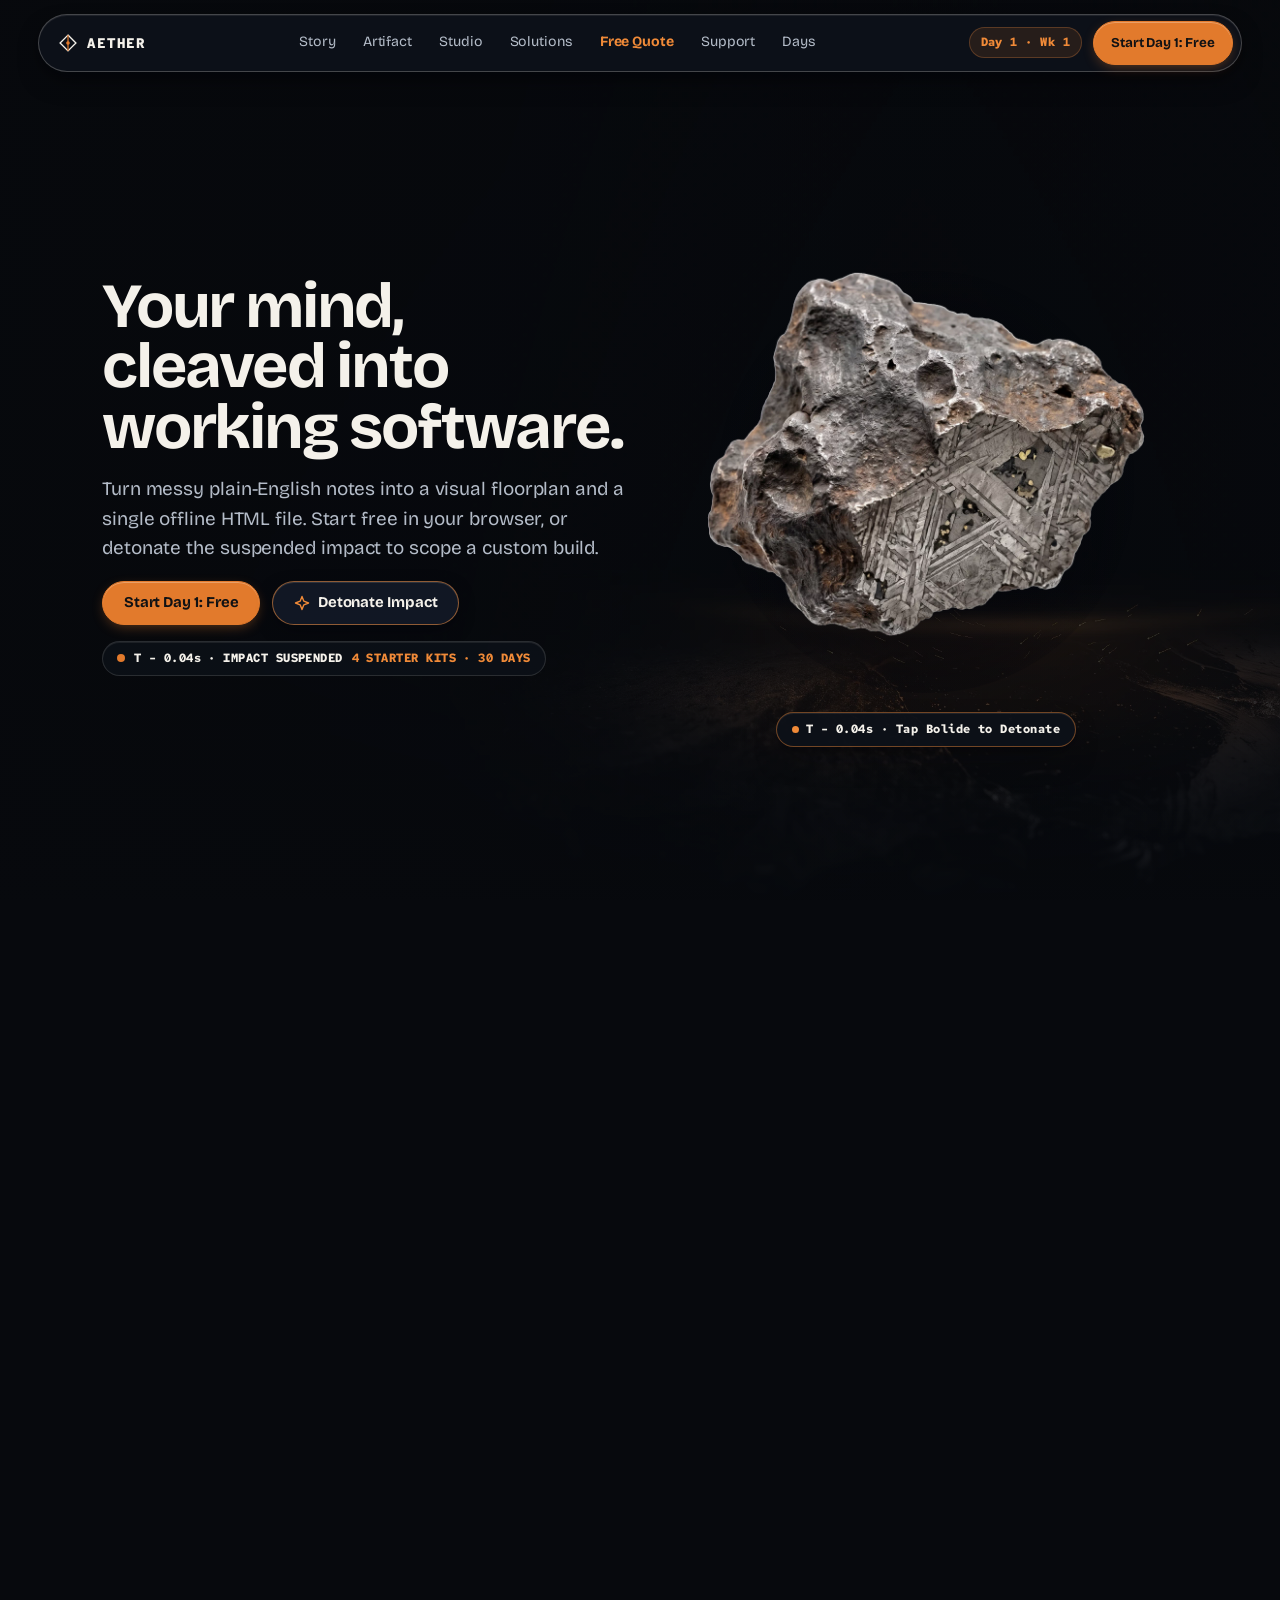
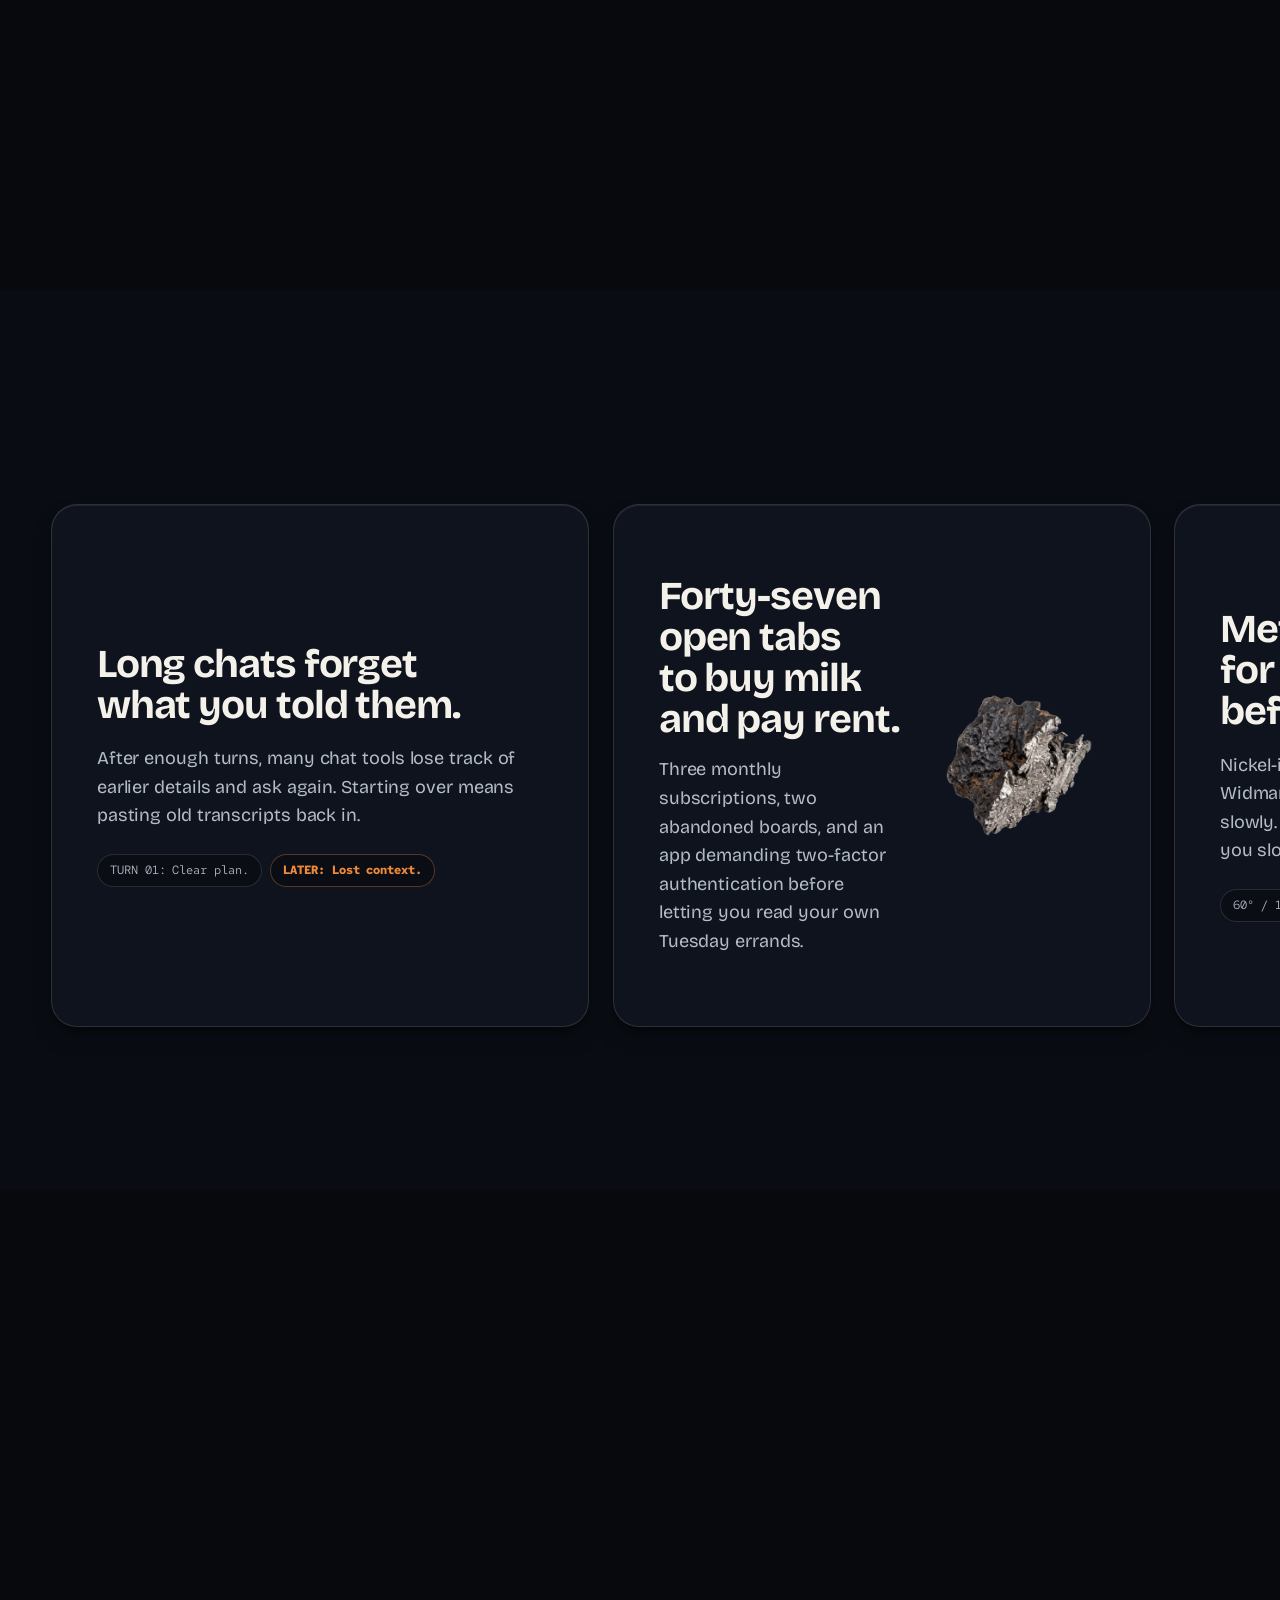
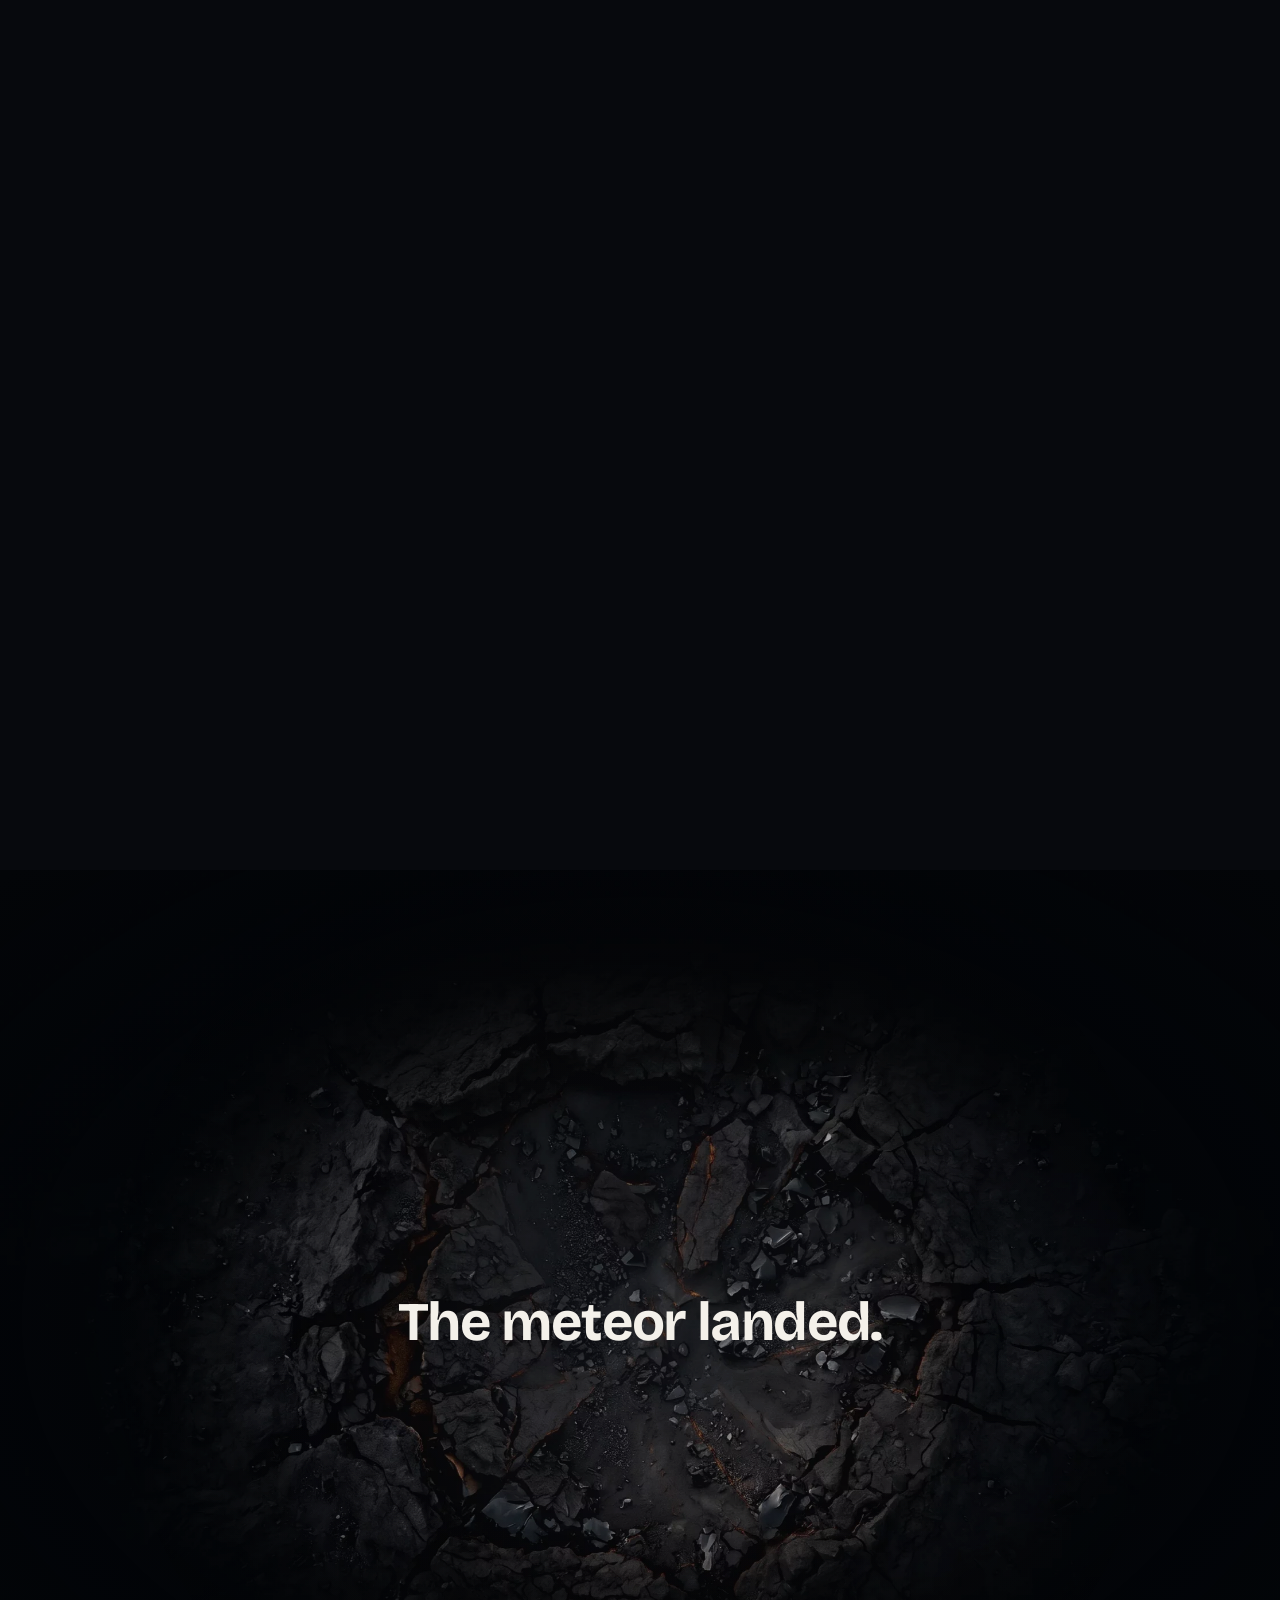
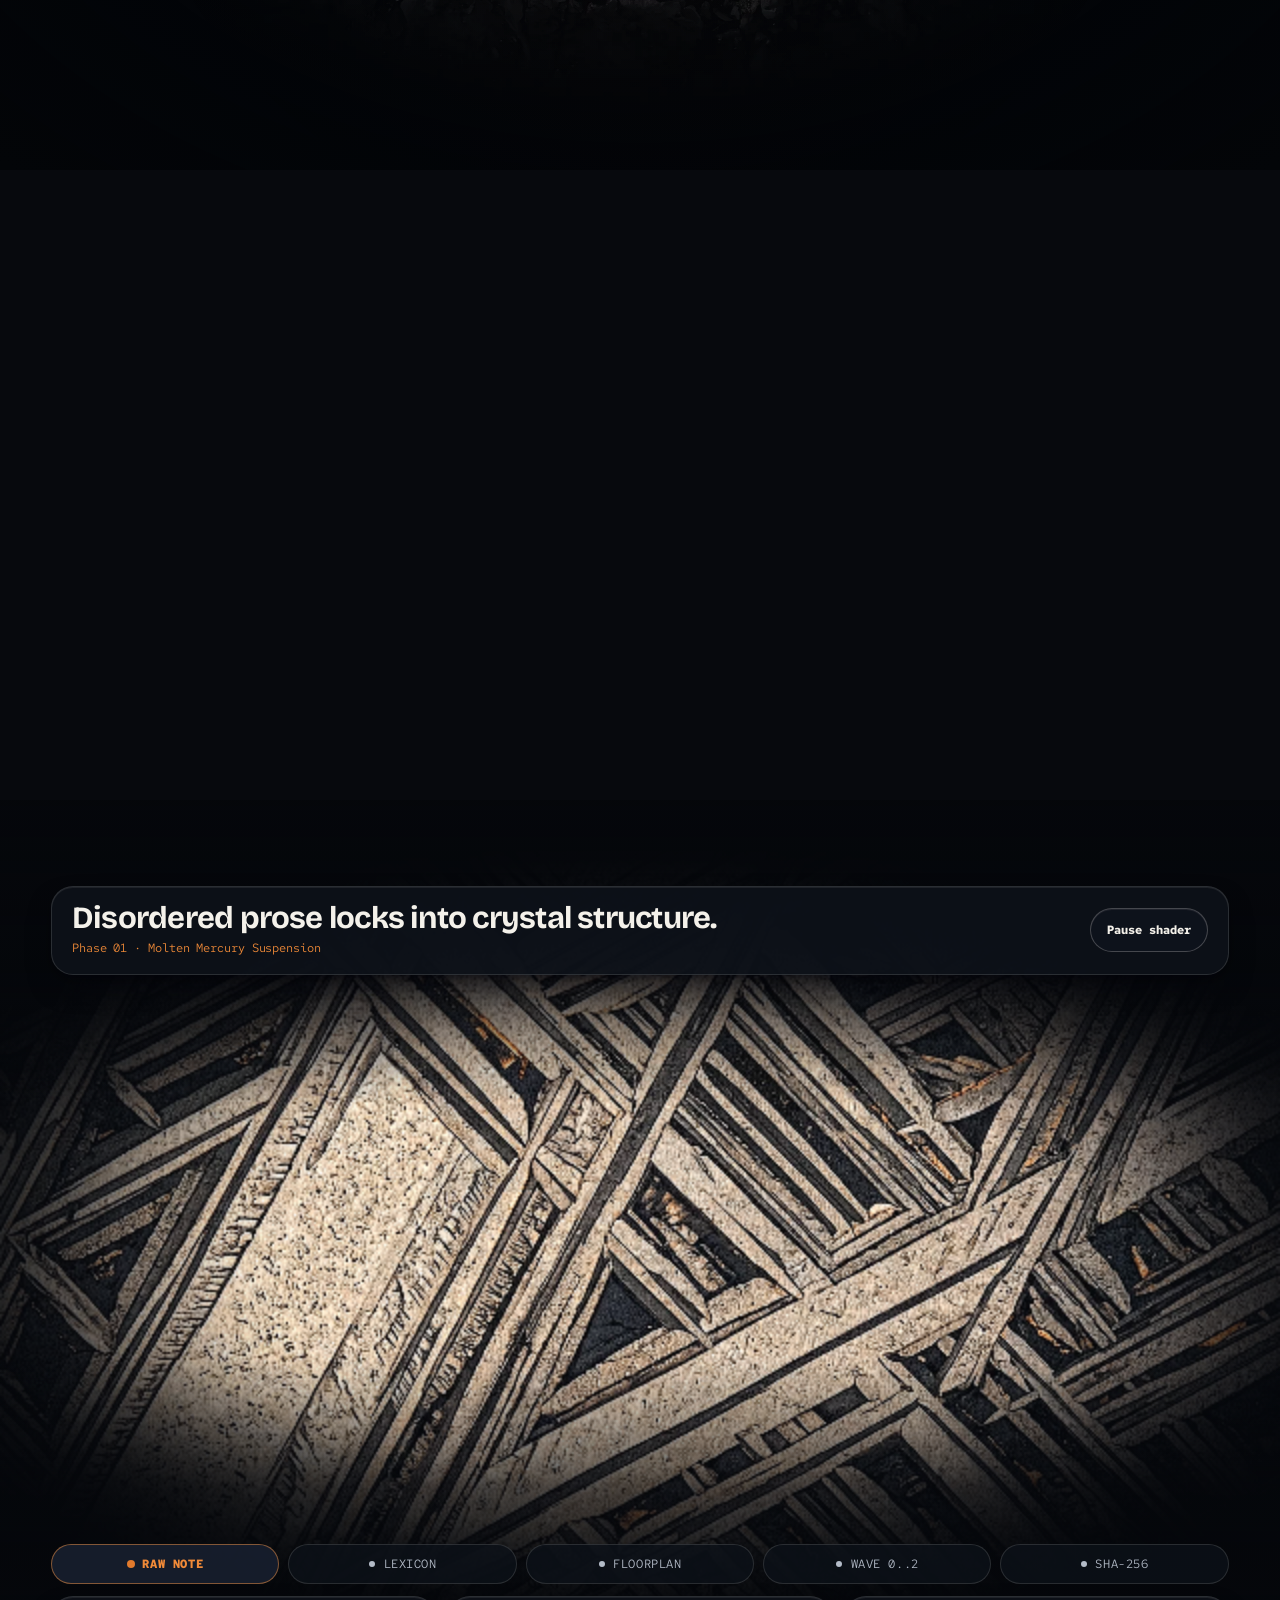
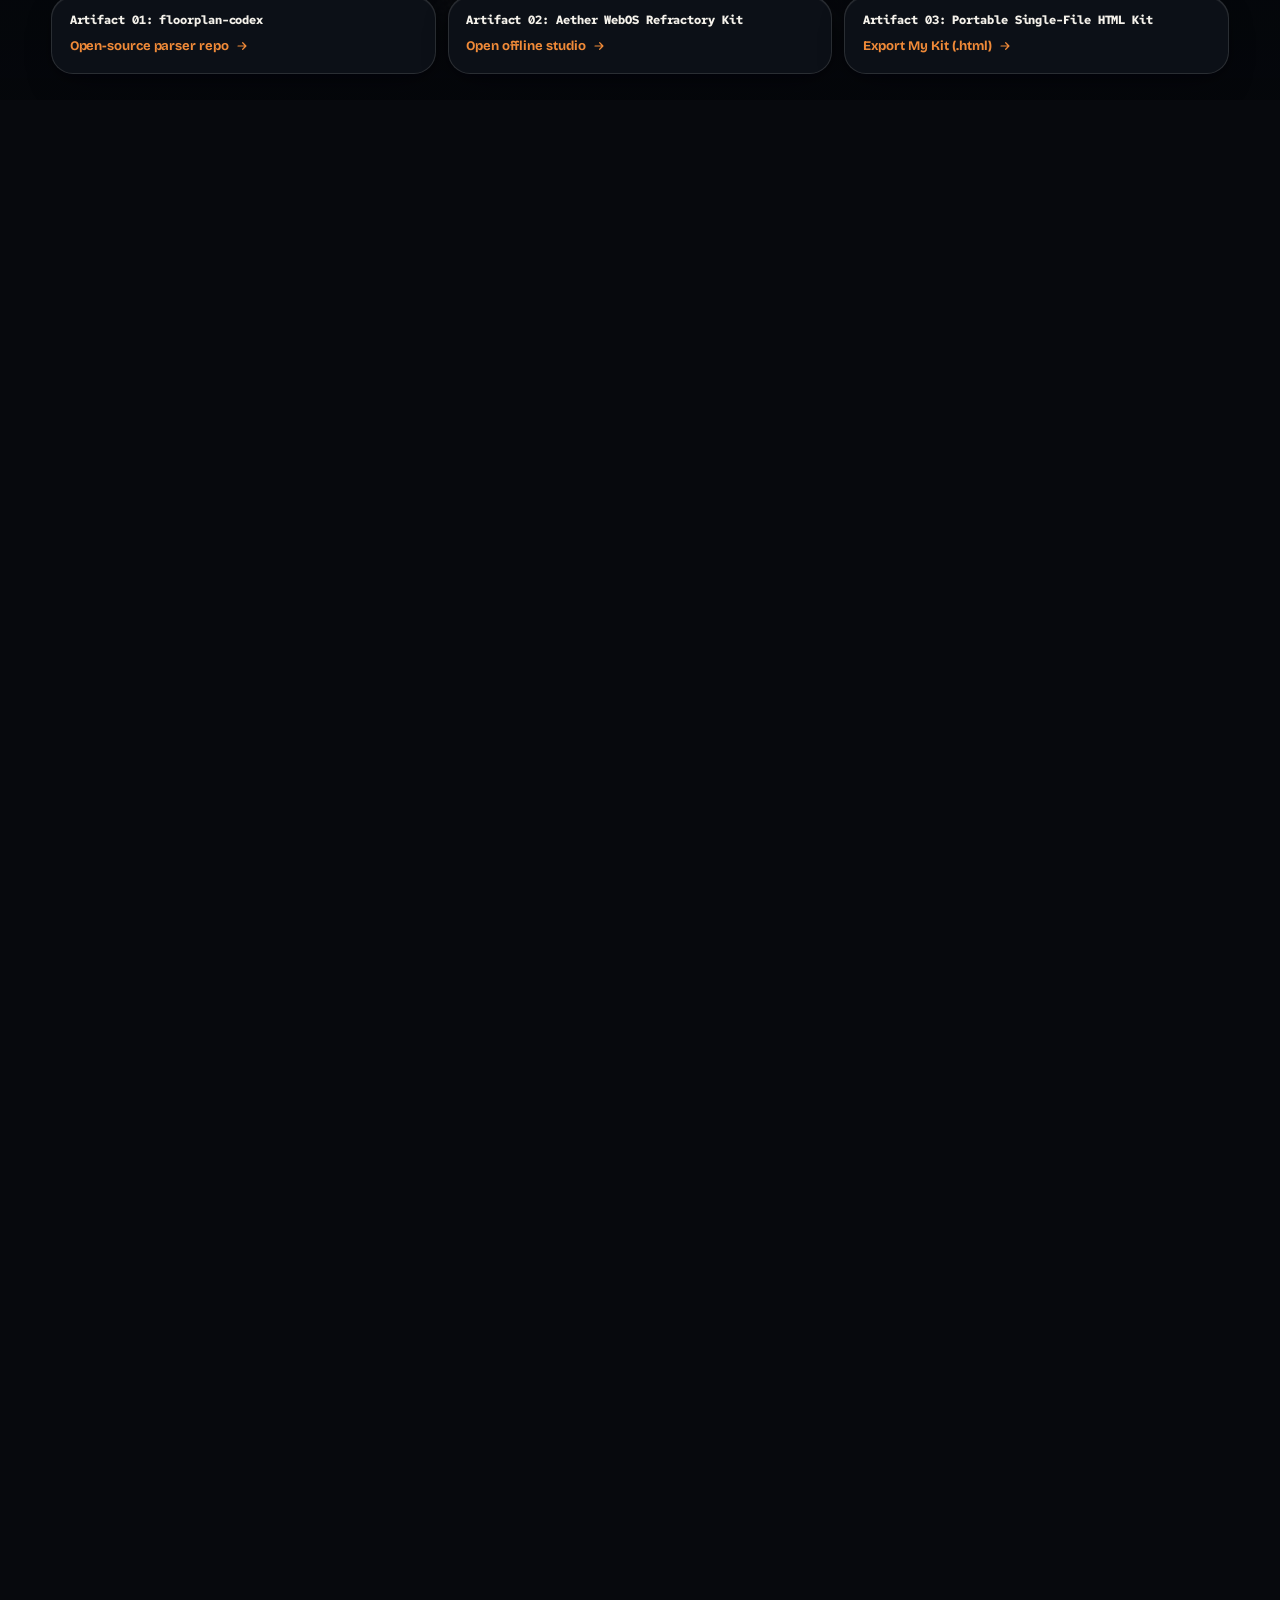
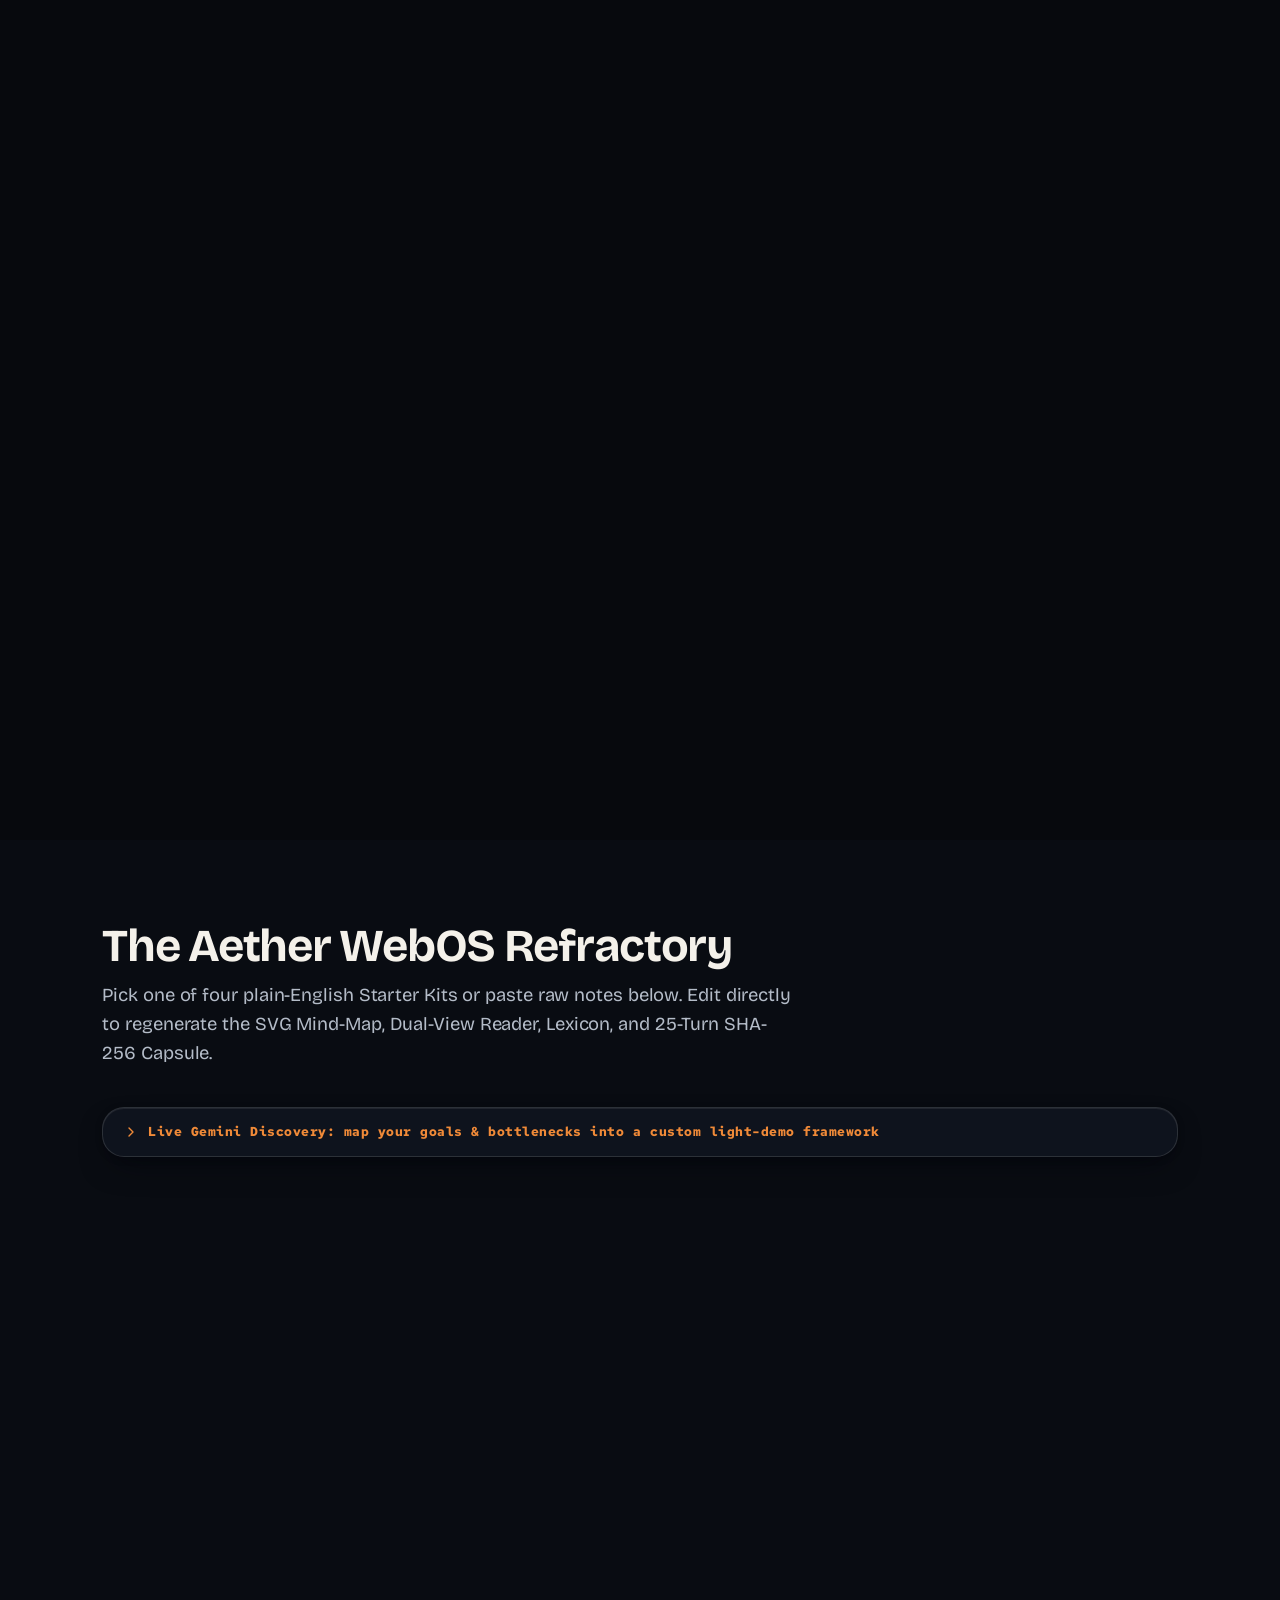
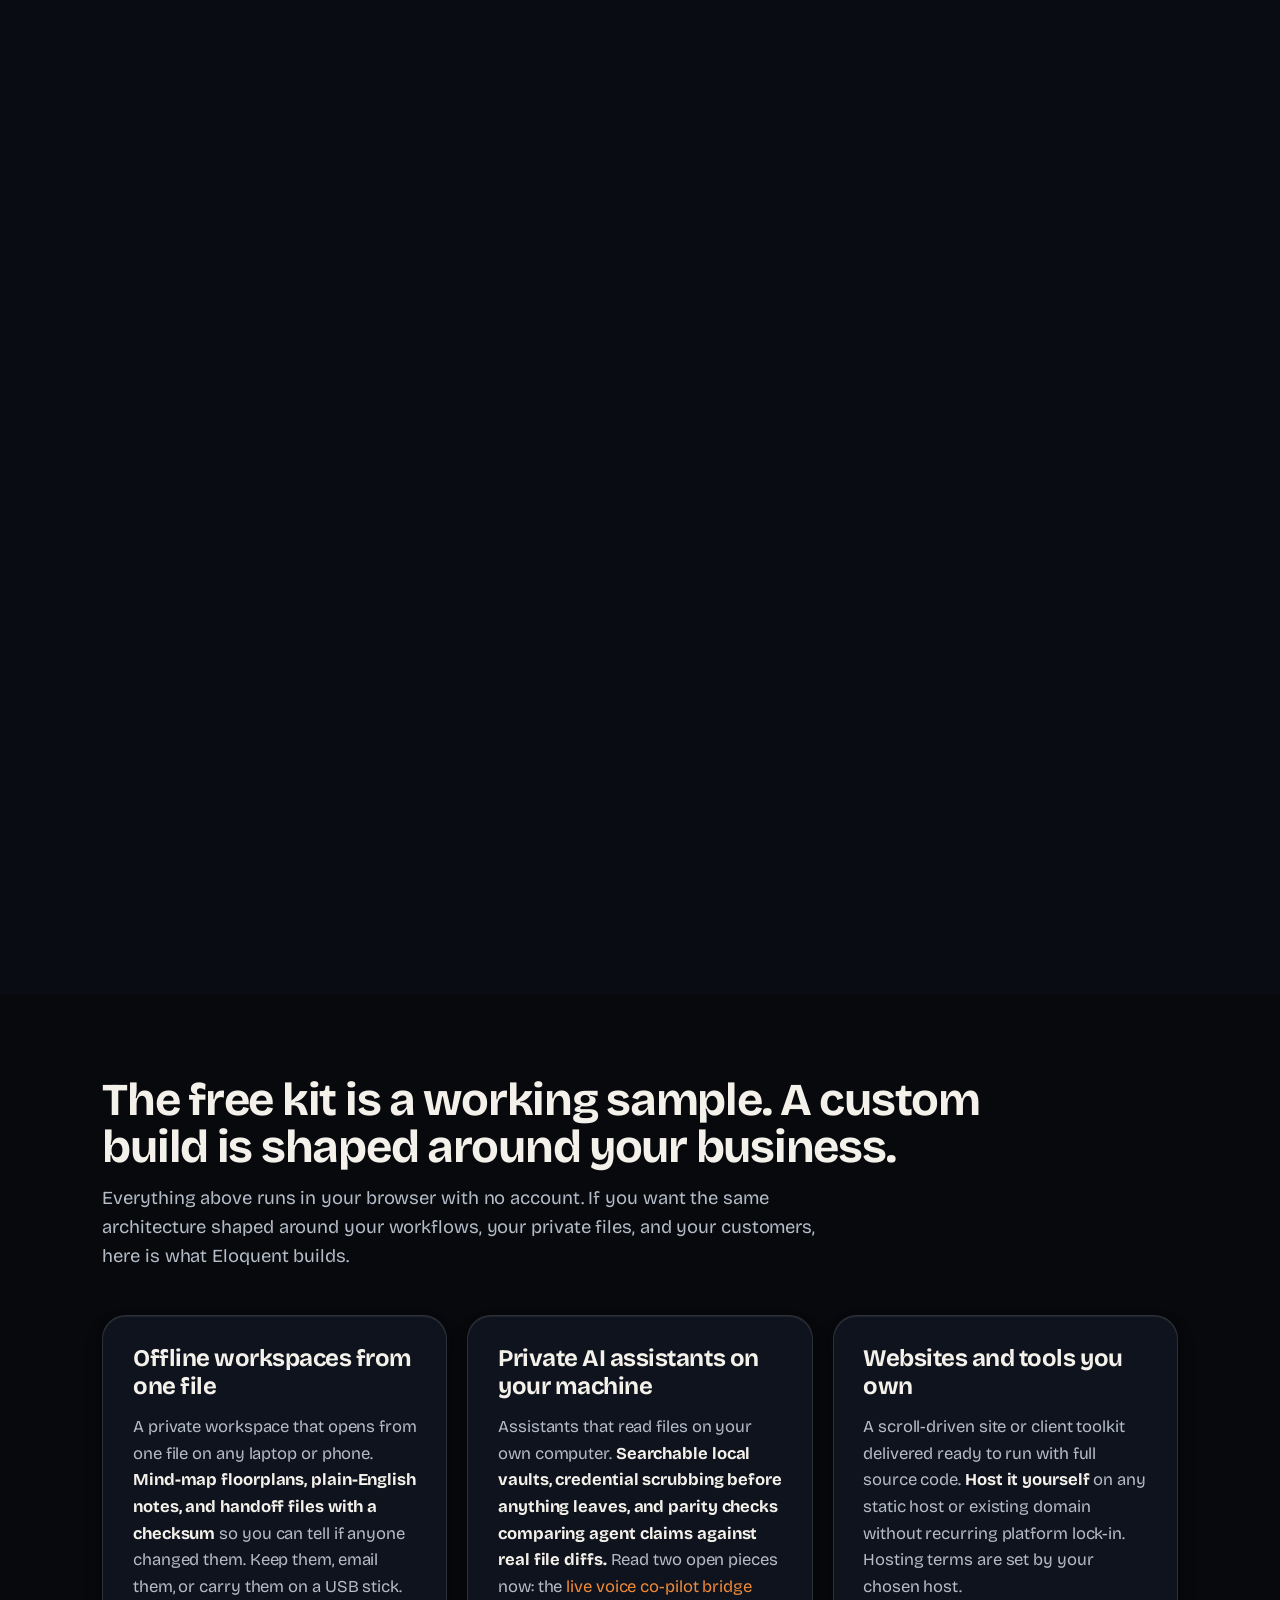
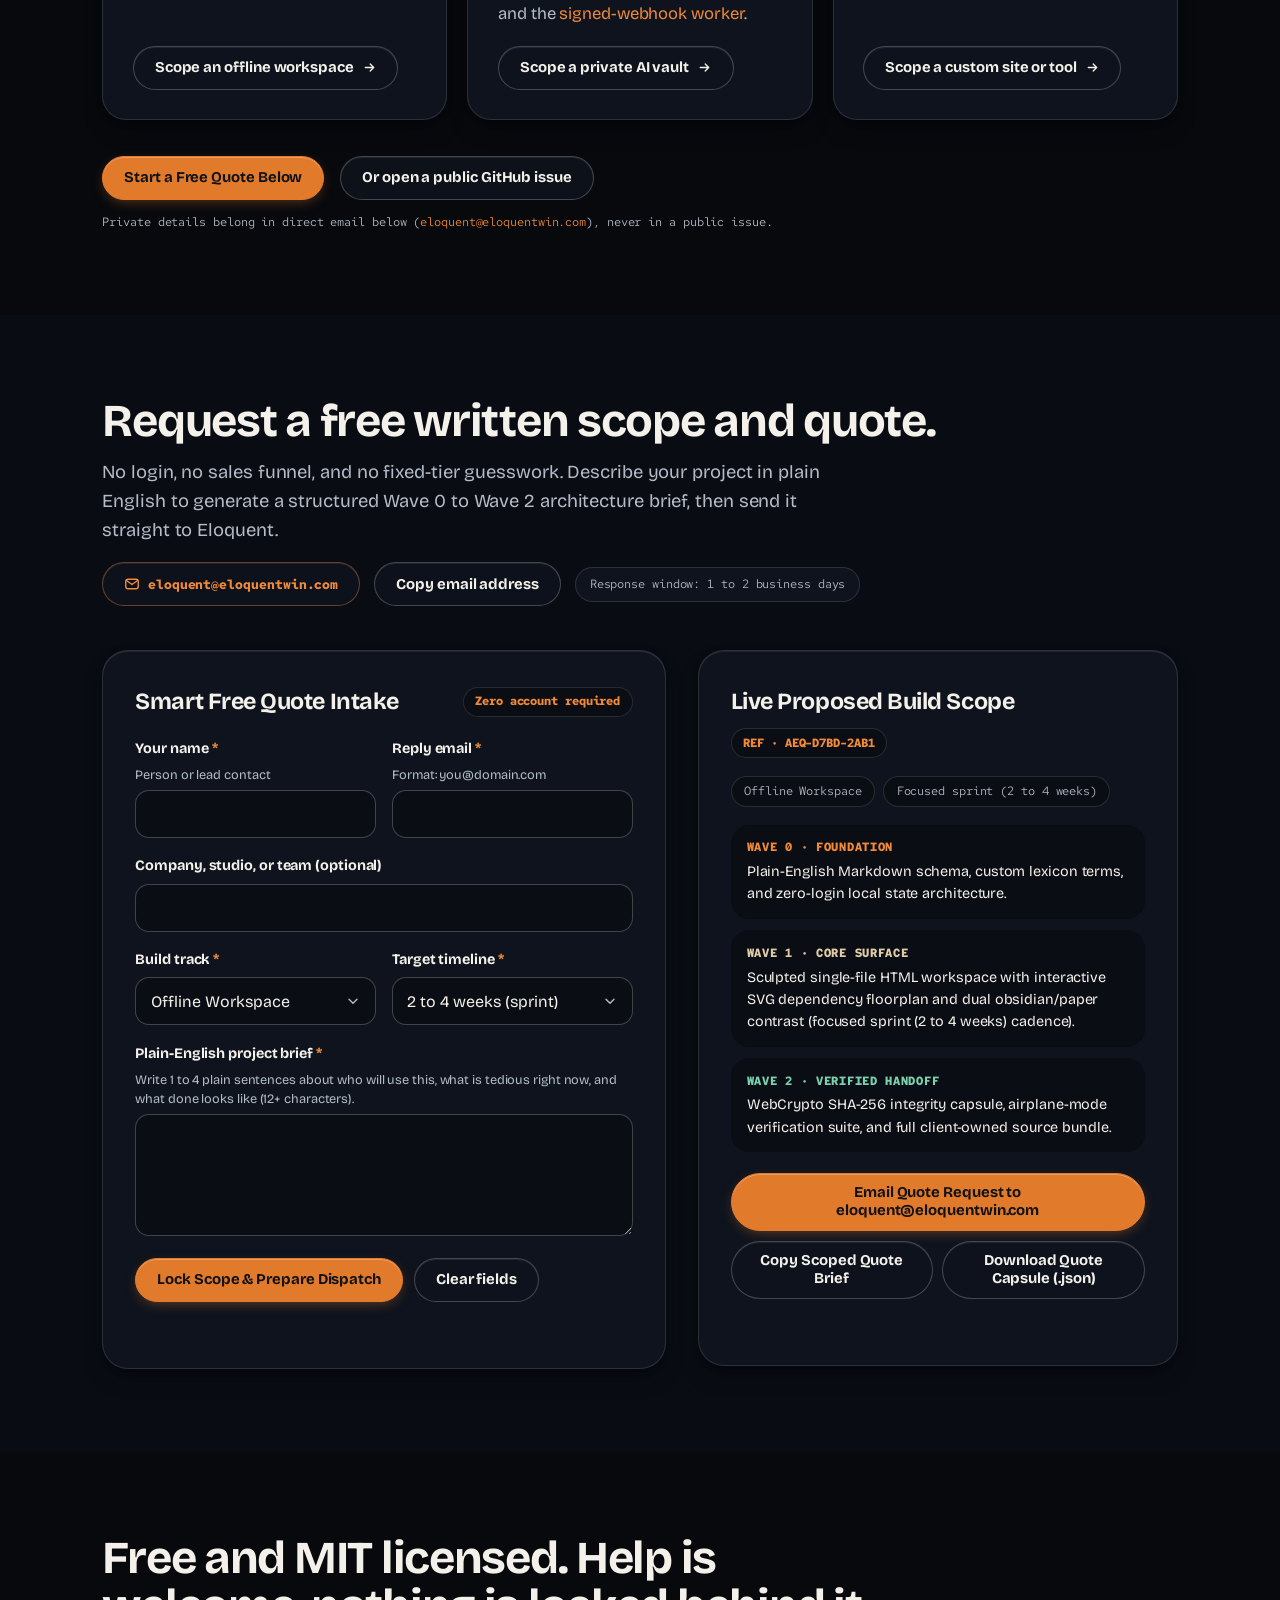
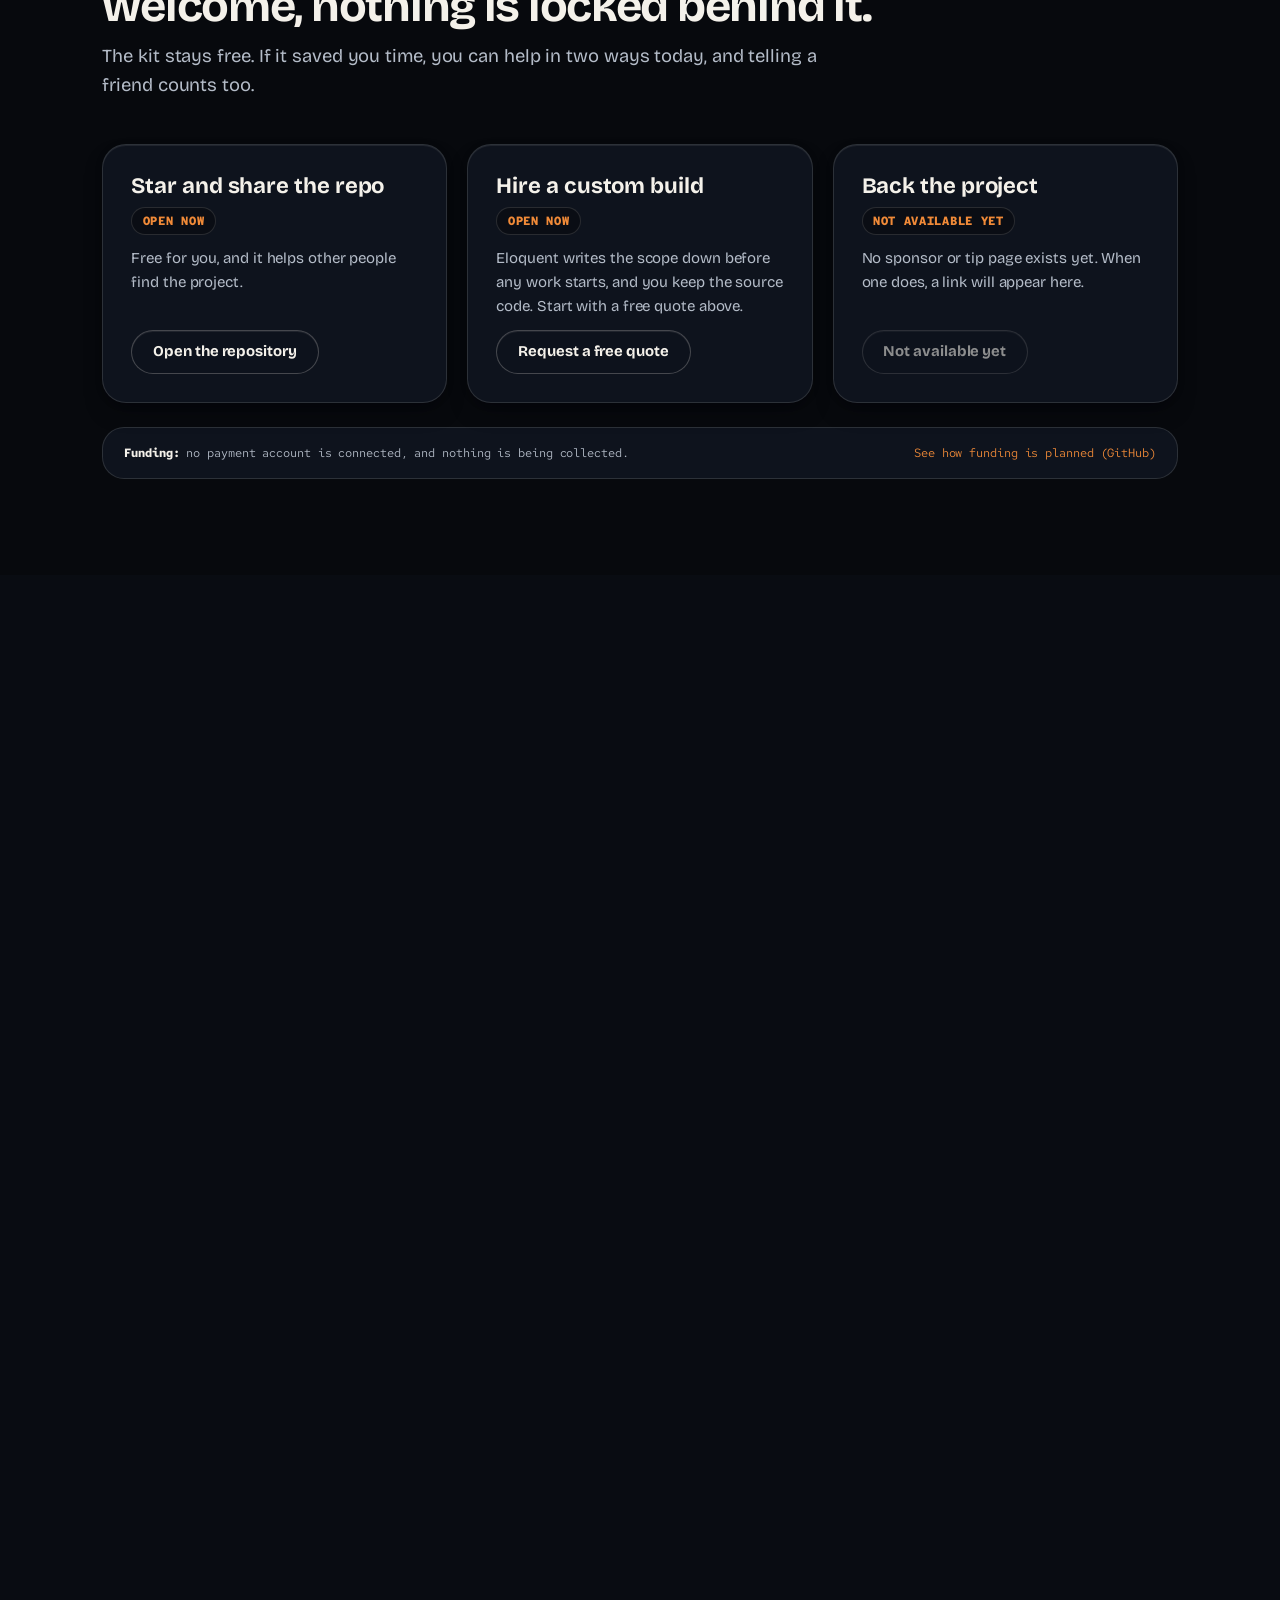
==== commit 0c0704c3: "feat: Gemini discovery fold, Turnstile/KV live-token and quote worker, A2A agent card, maintainer lo" ====
--- a/index.html
+++ b/index.html
@@ -407,8 +407,12 @@
         <p class="studio-sub">Pick one of four plain-English Starter Kits or paste raw notes below. Edit directly to regenerate the SVG Mind-Map, Dual-View Reader, Lexicon, and 25-Turn SHA-256 Capsule.</p>
       </header>
 
-      <details class="live-copilot" id="aether-live-copilot">
-        <summary class="live-copilot__summary">Optional: talk to your plan with a live voice co-pilot</summary>
+      <details
+        class="live-copilot"
+        id="aether-live-copilot"
+        data-live-token-endpoint="https://aether-live-token.eloquentwin.workers.dev/api/live-token"
+        data-turnstile-sitekey="0x4AAAAAAGTGZgCrzSoKq7S_">
+        <summary class="live-copilot__summary">Live Gemini Discovery: map your goals &amp; bottlenecks into a custom light-demo framework</summary>
         <div class="live-copilot__body" data-live-body></div>
       </details>
 
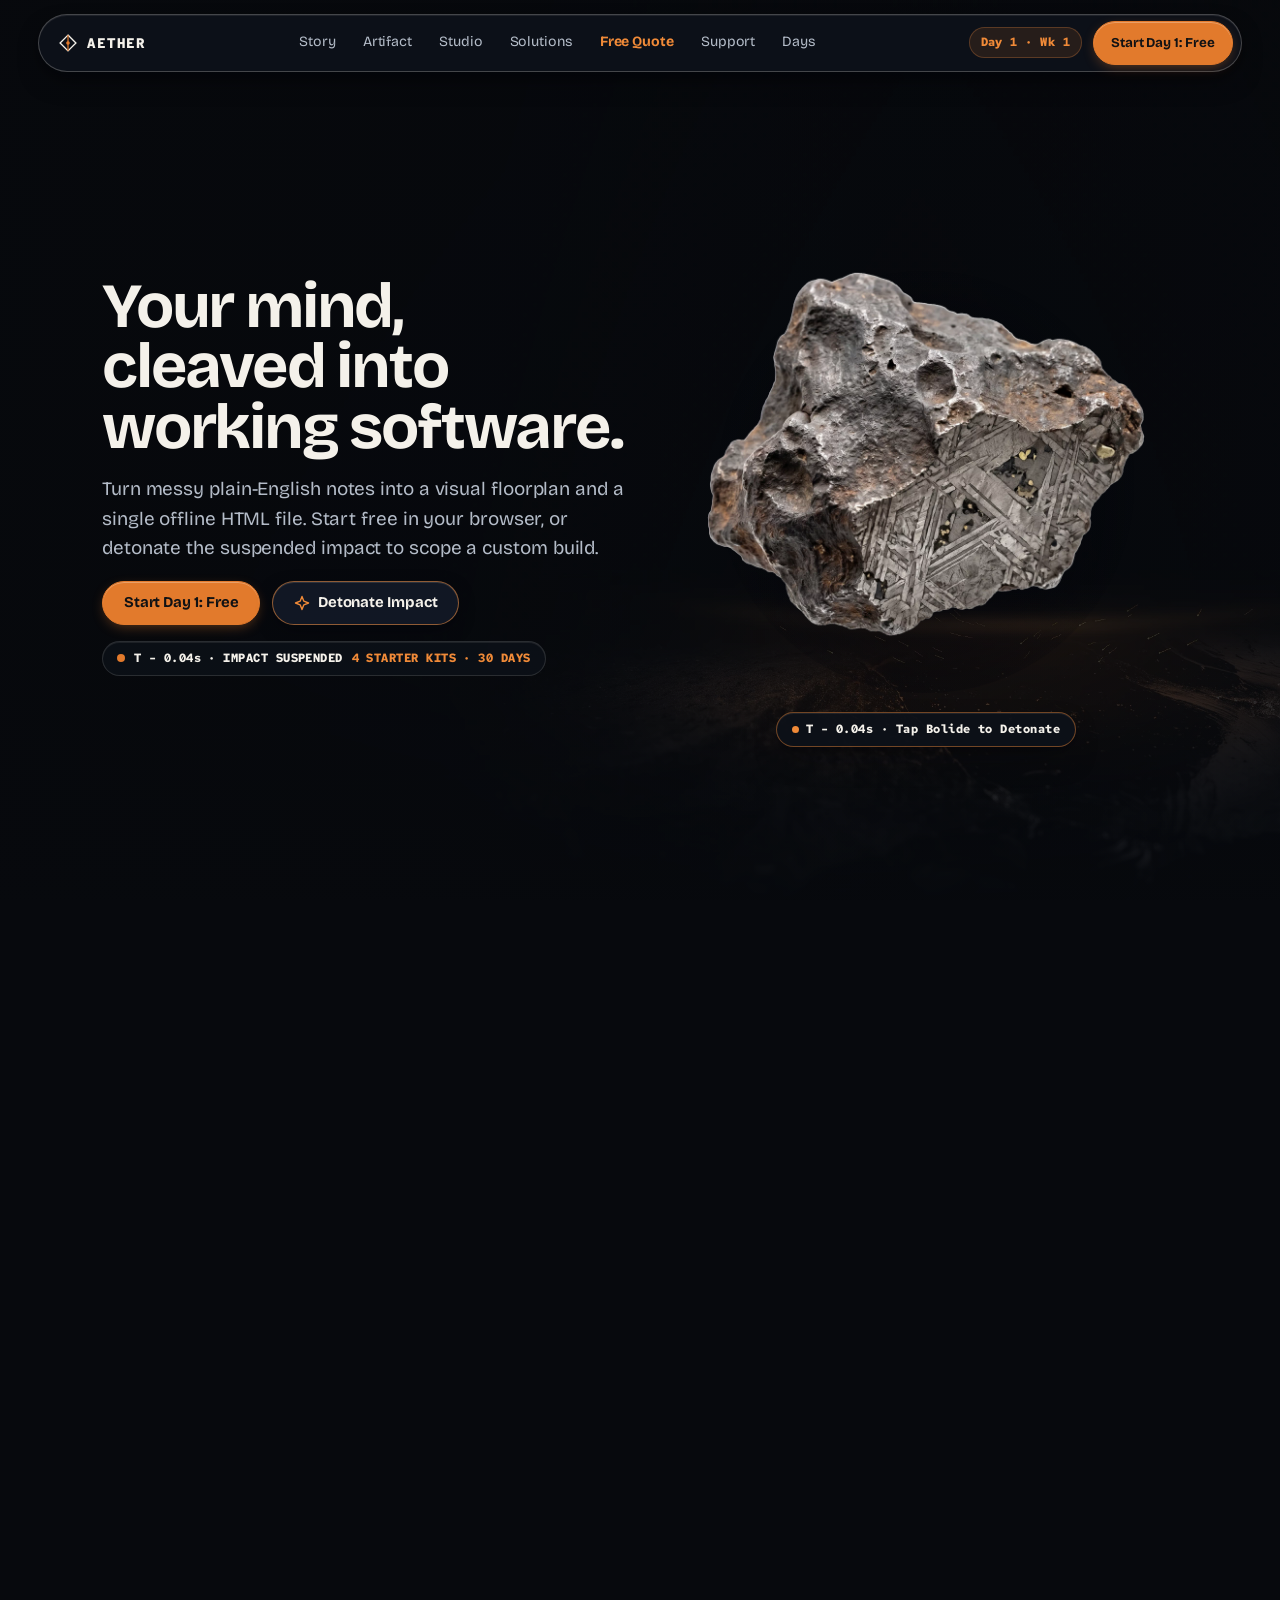
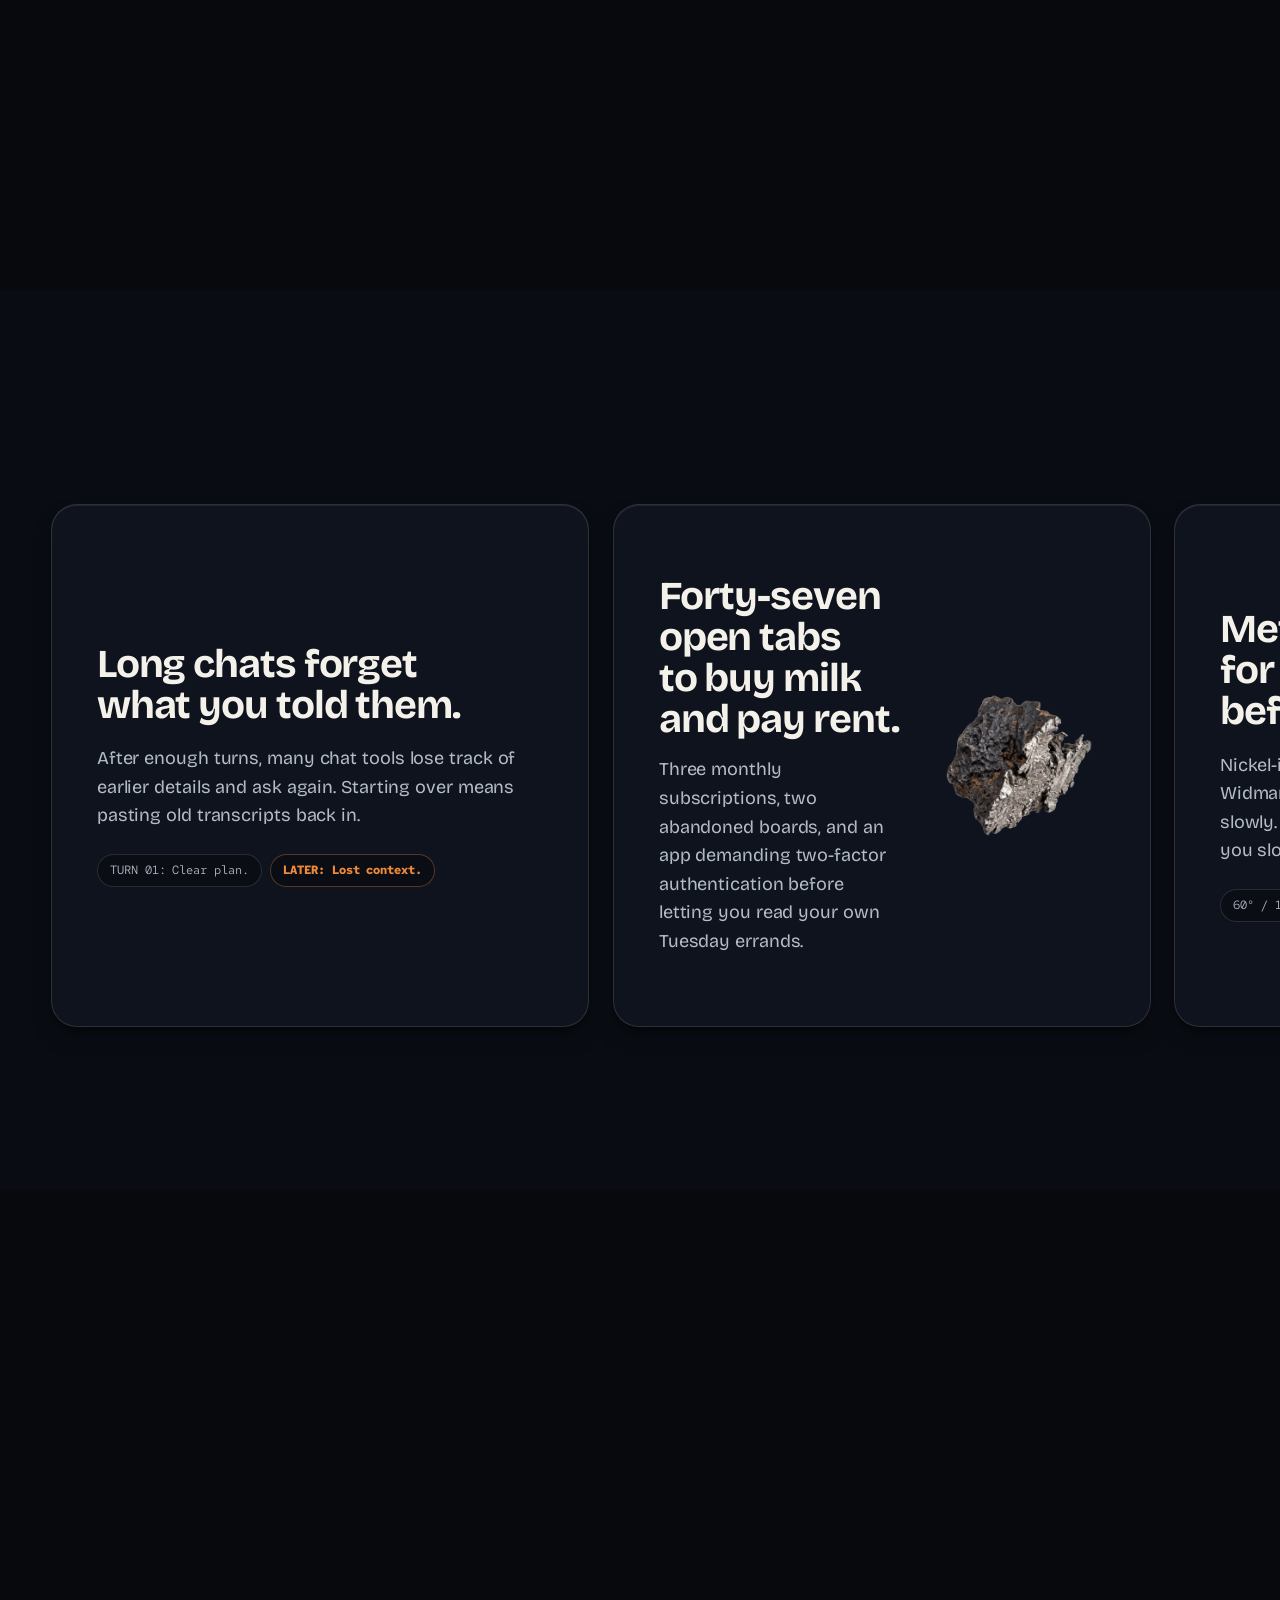
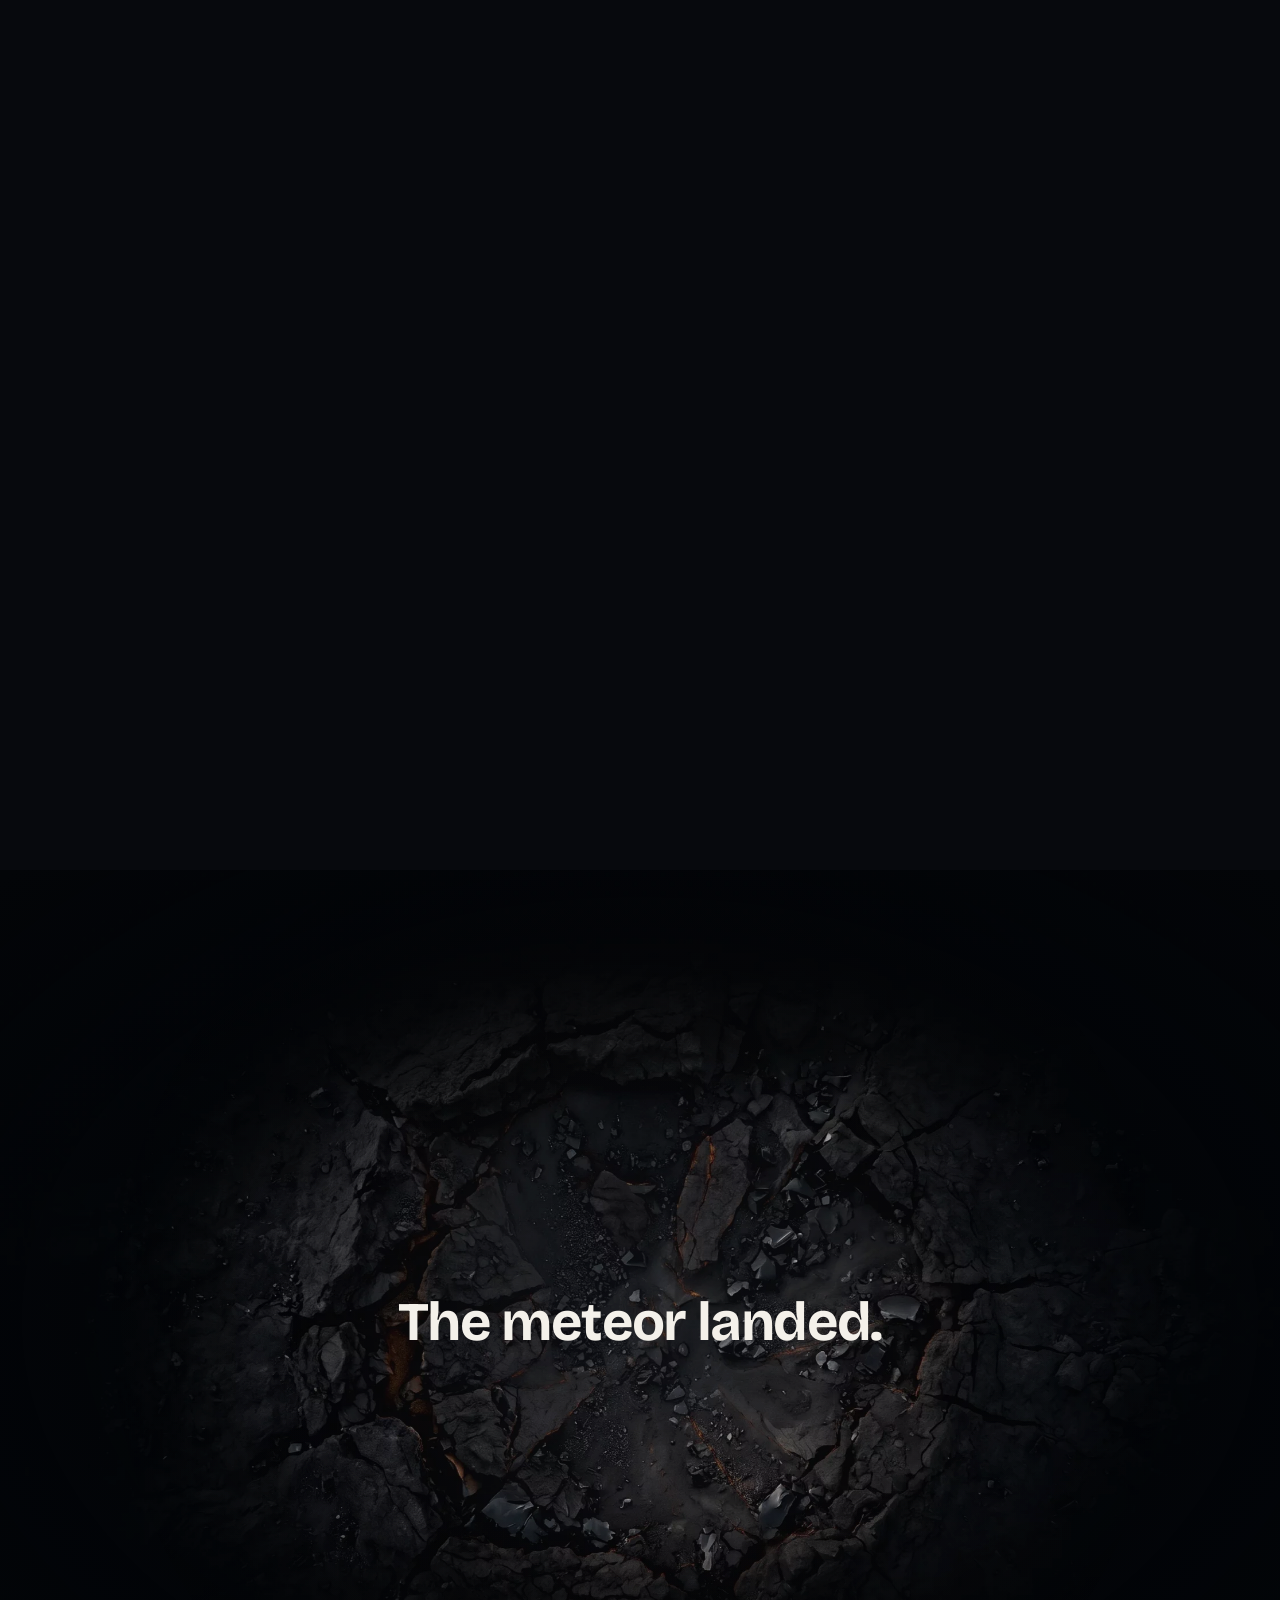
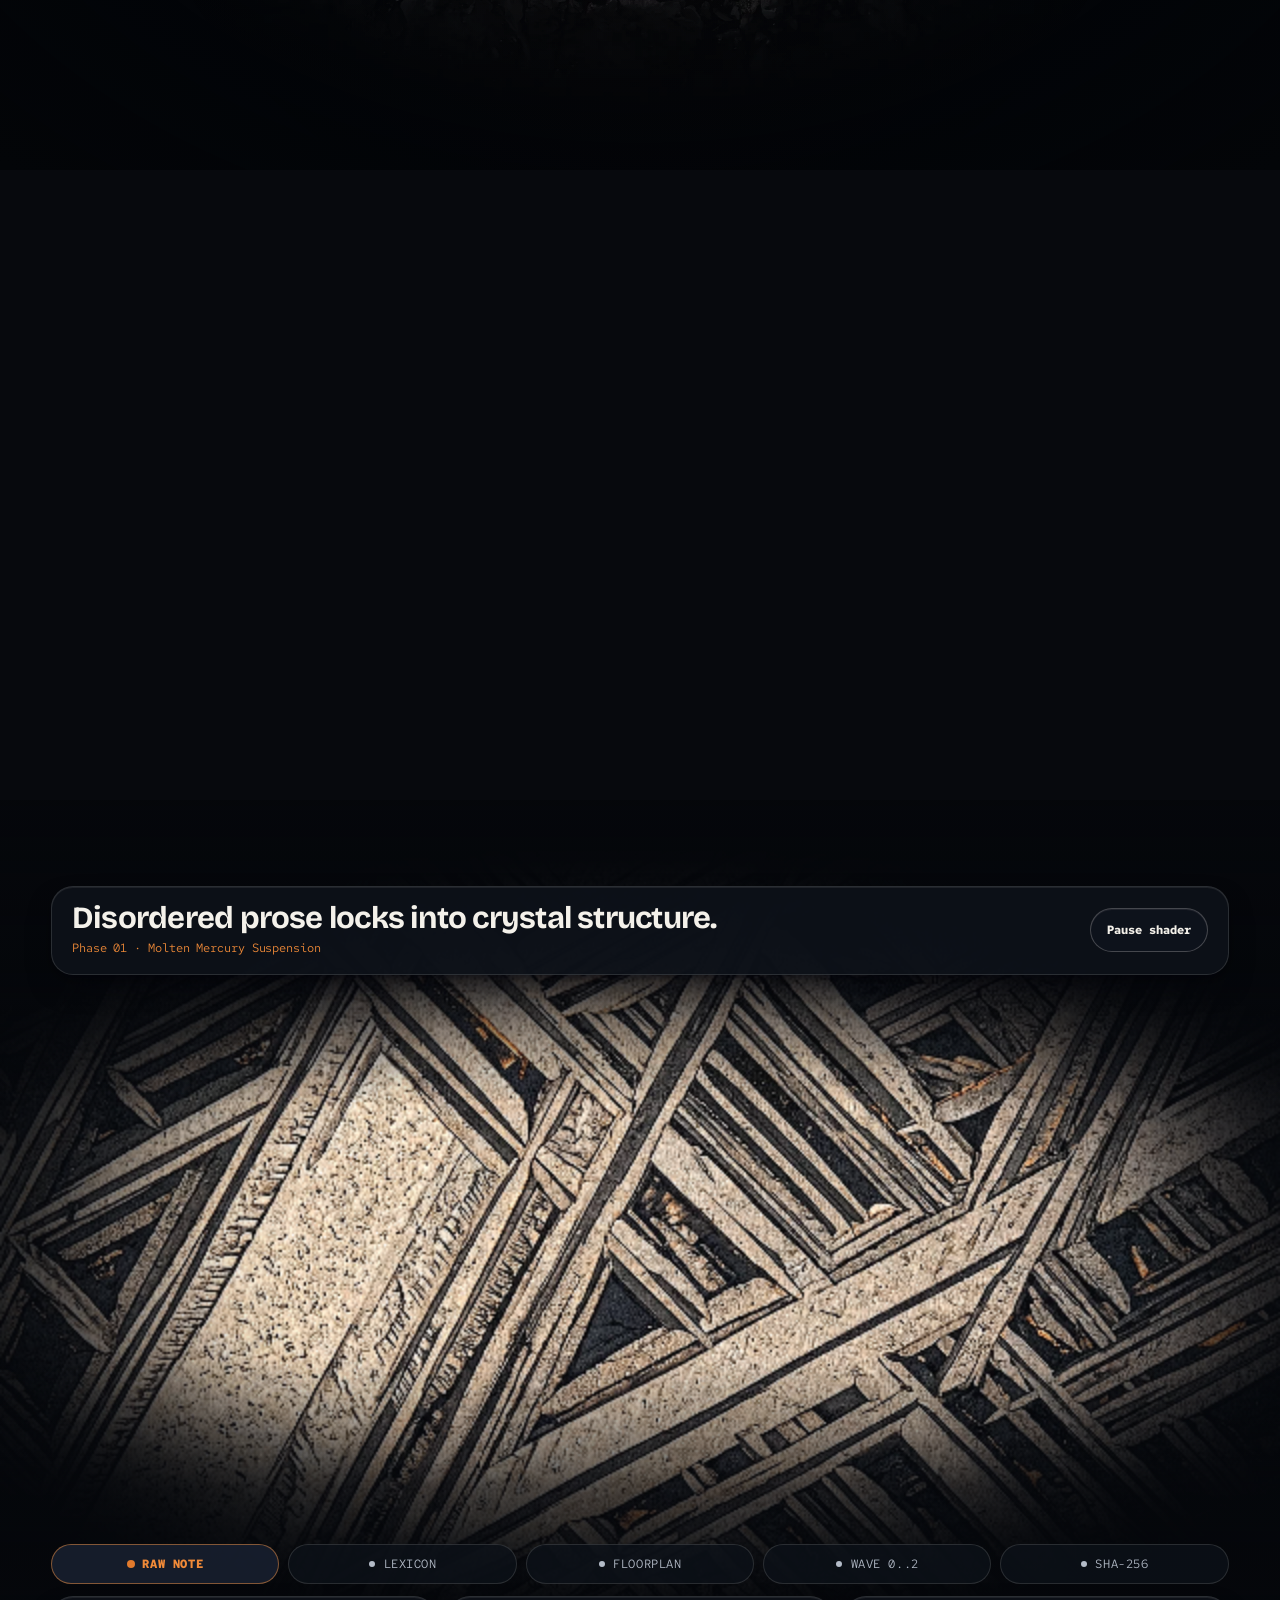
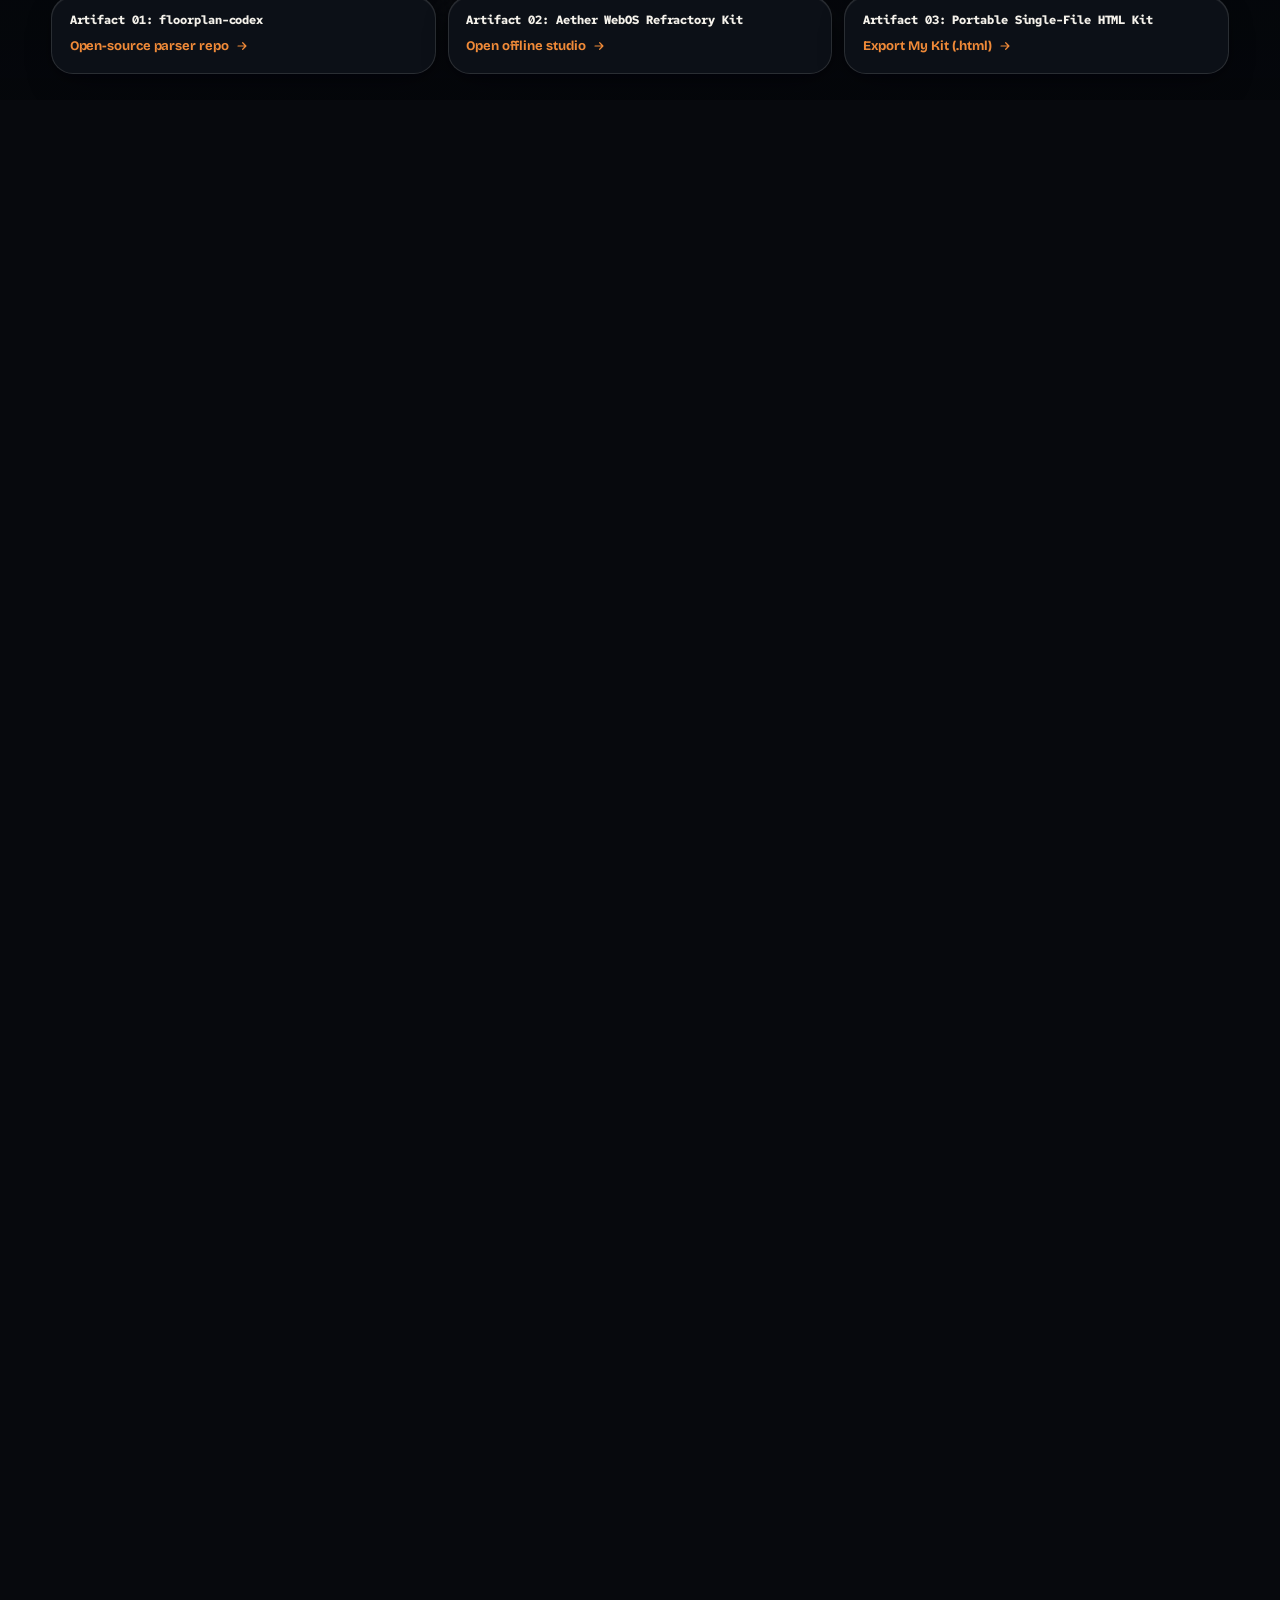
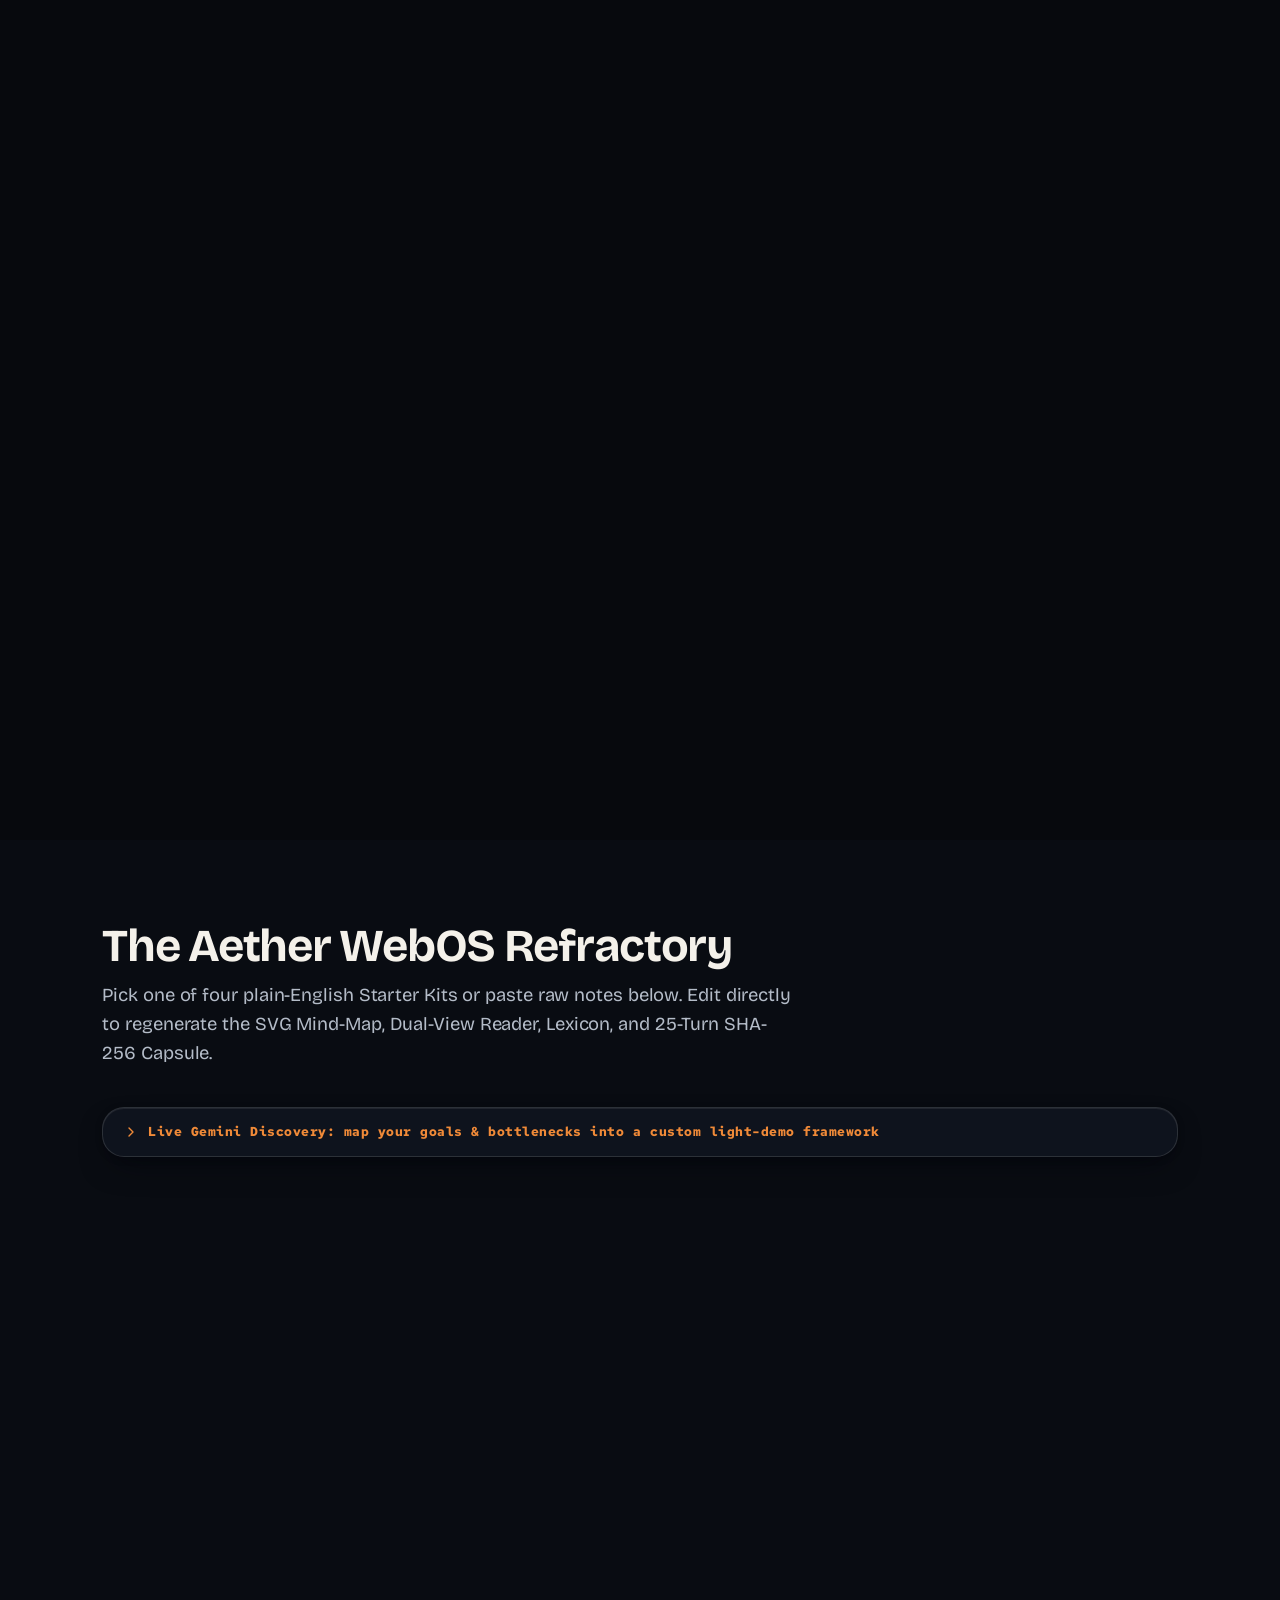
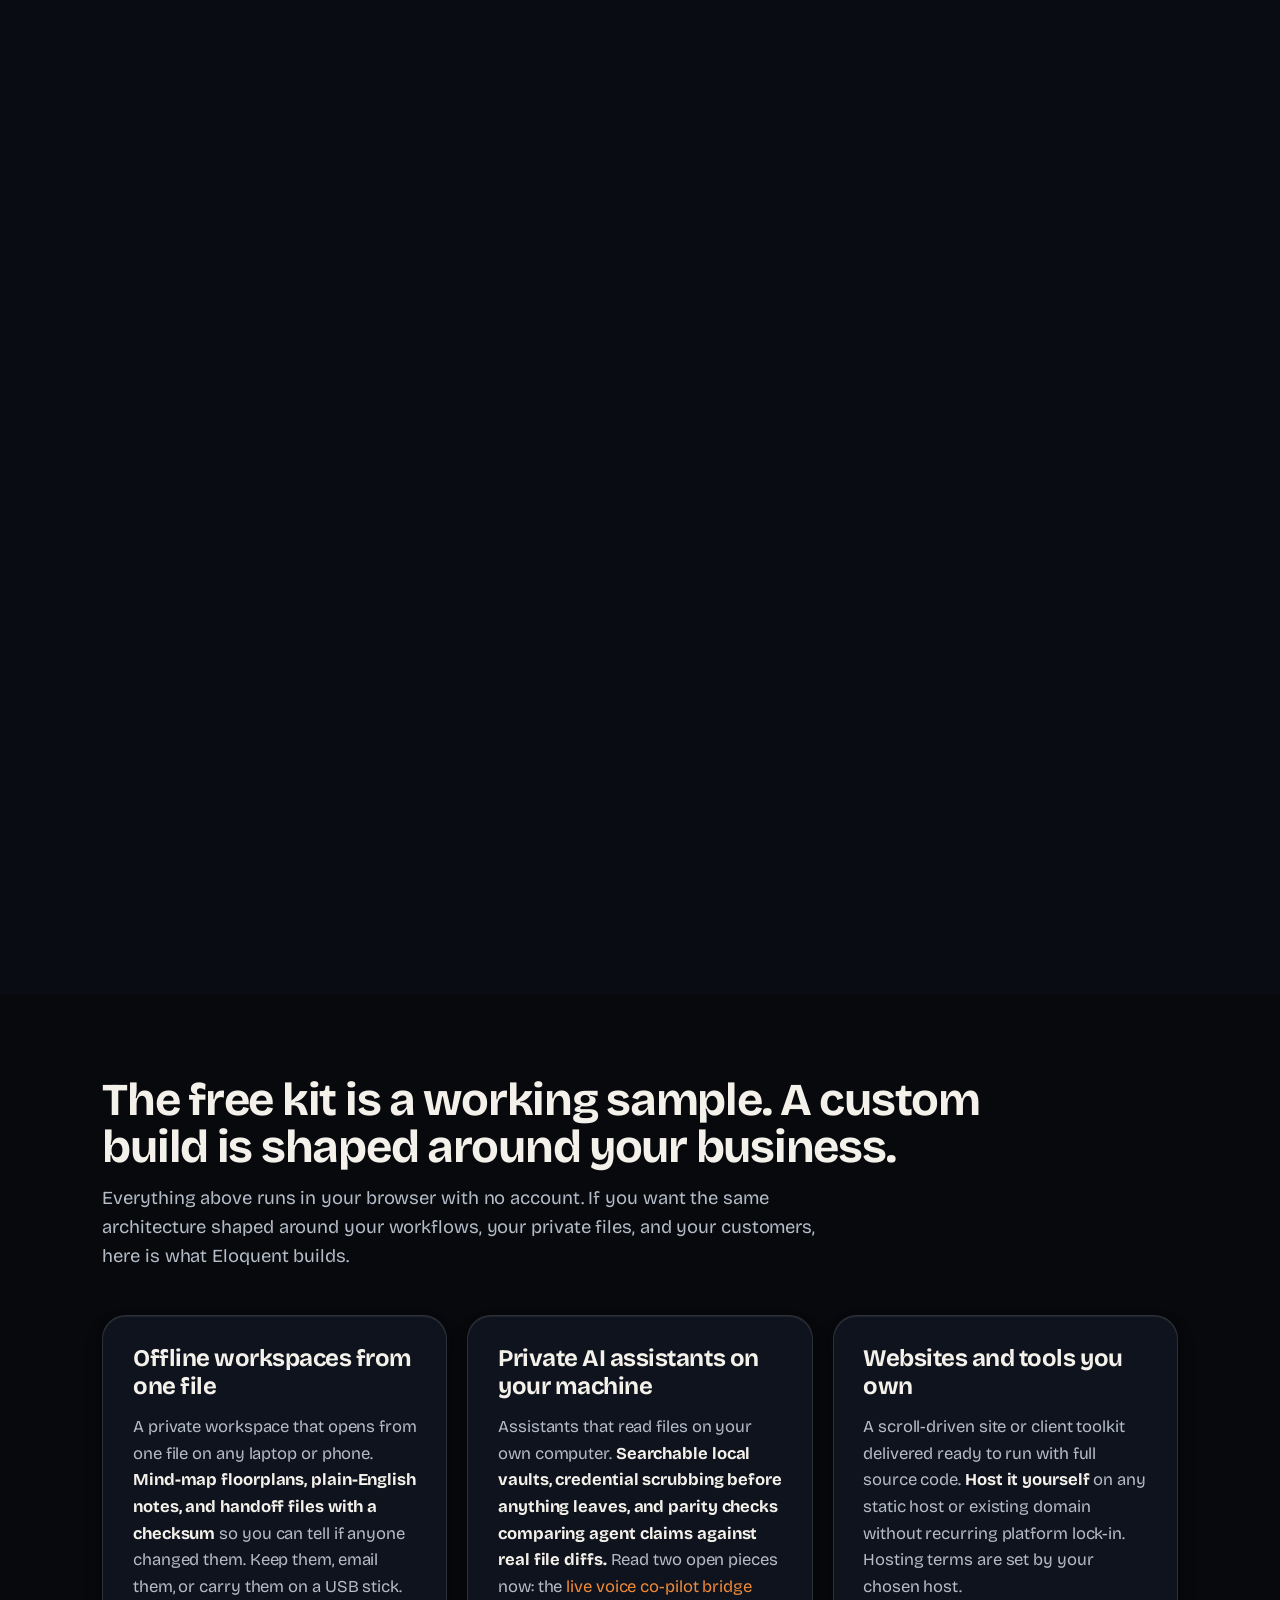
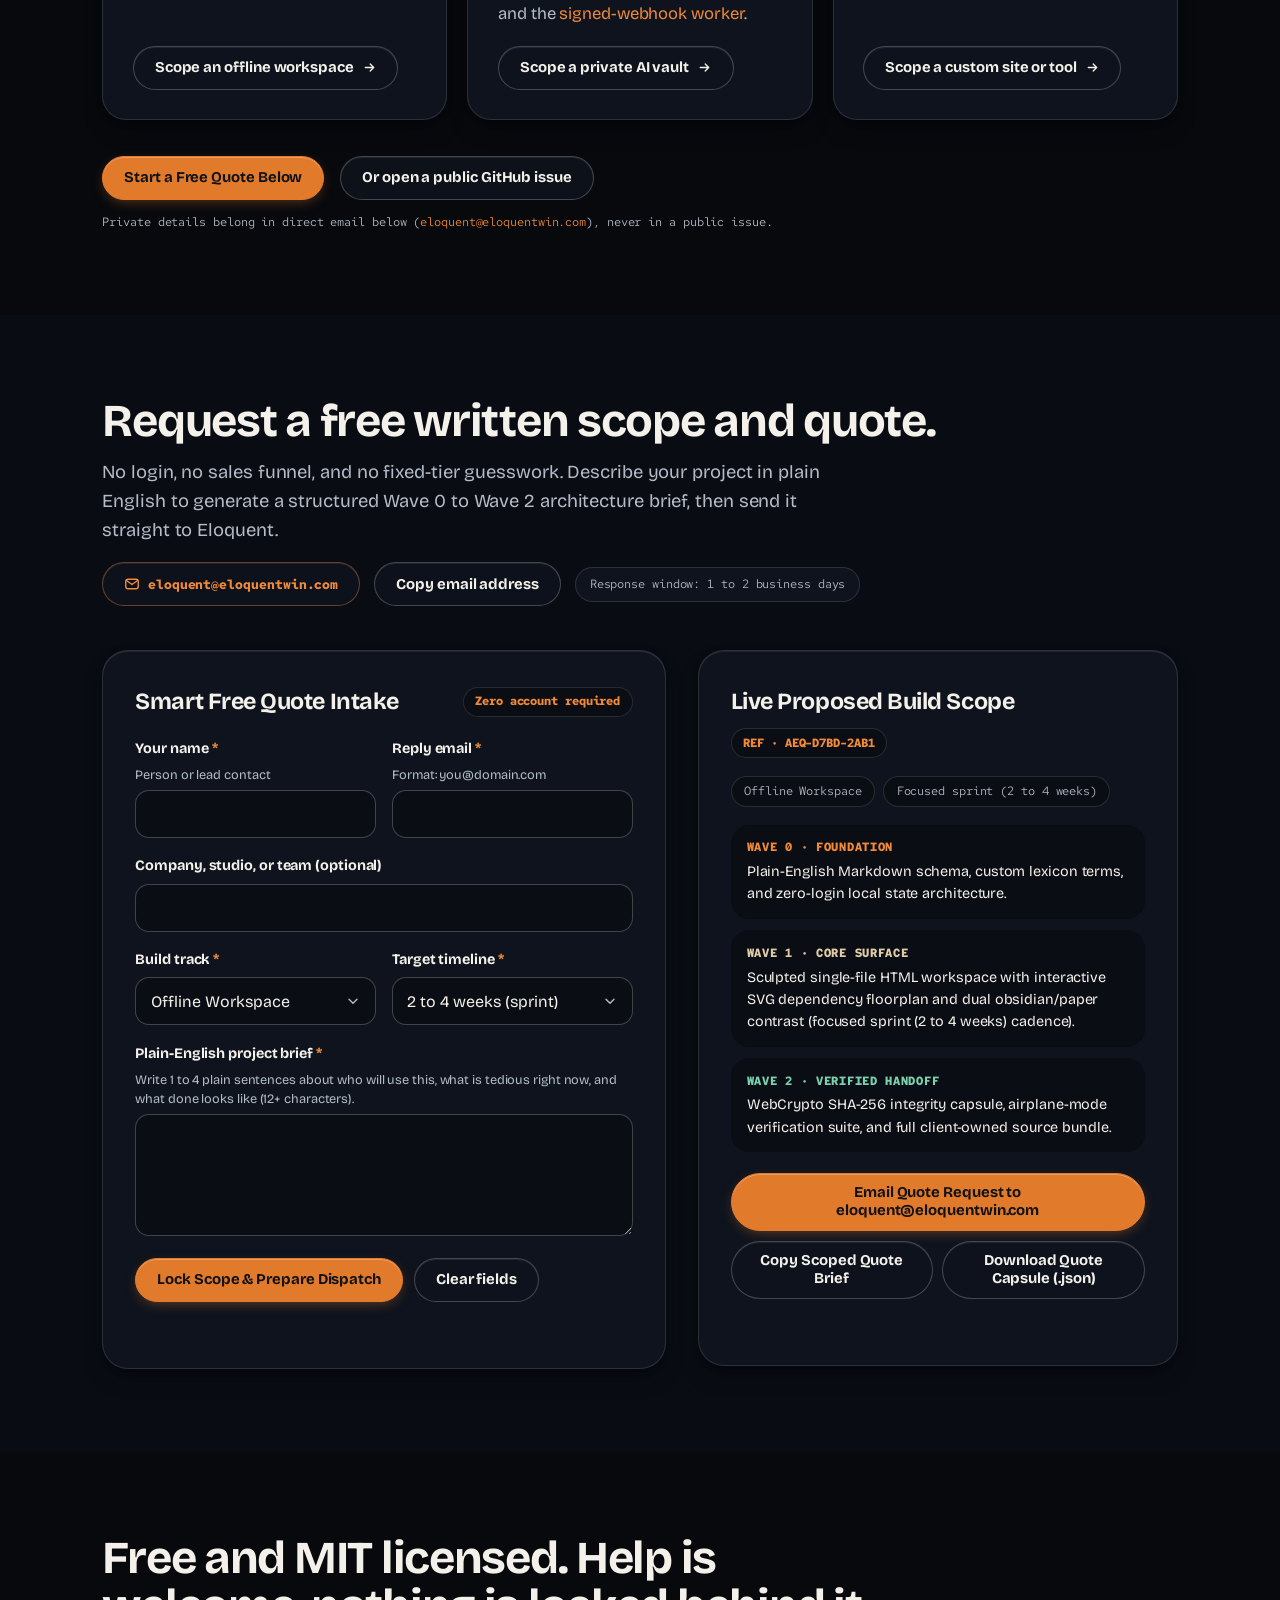
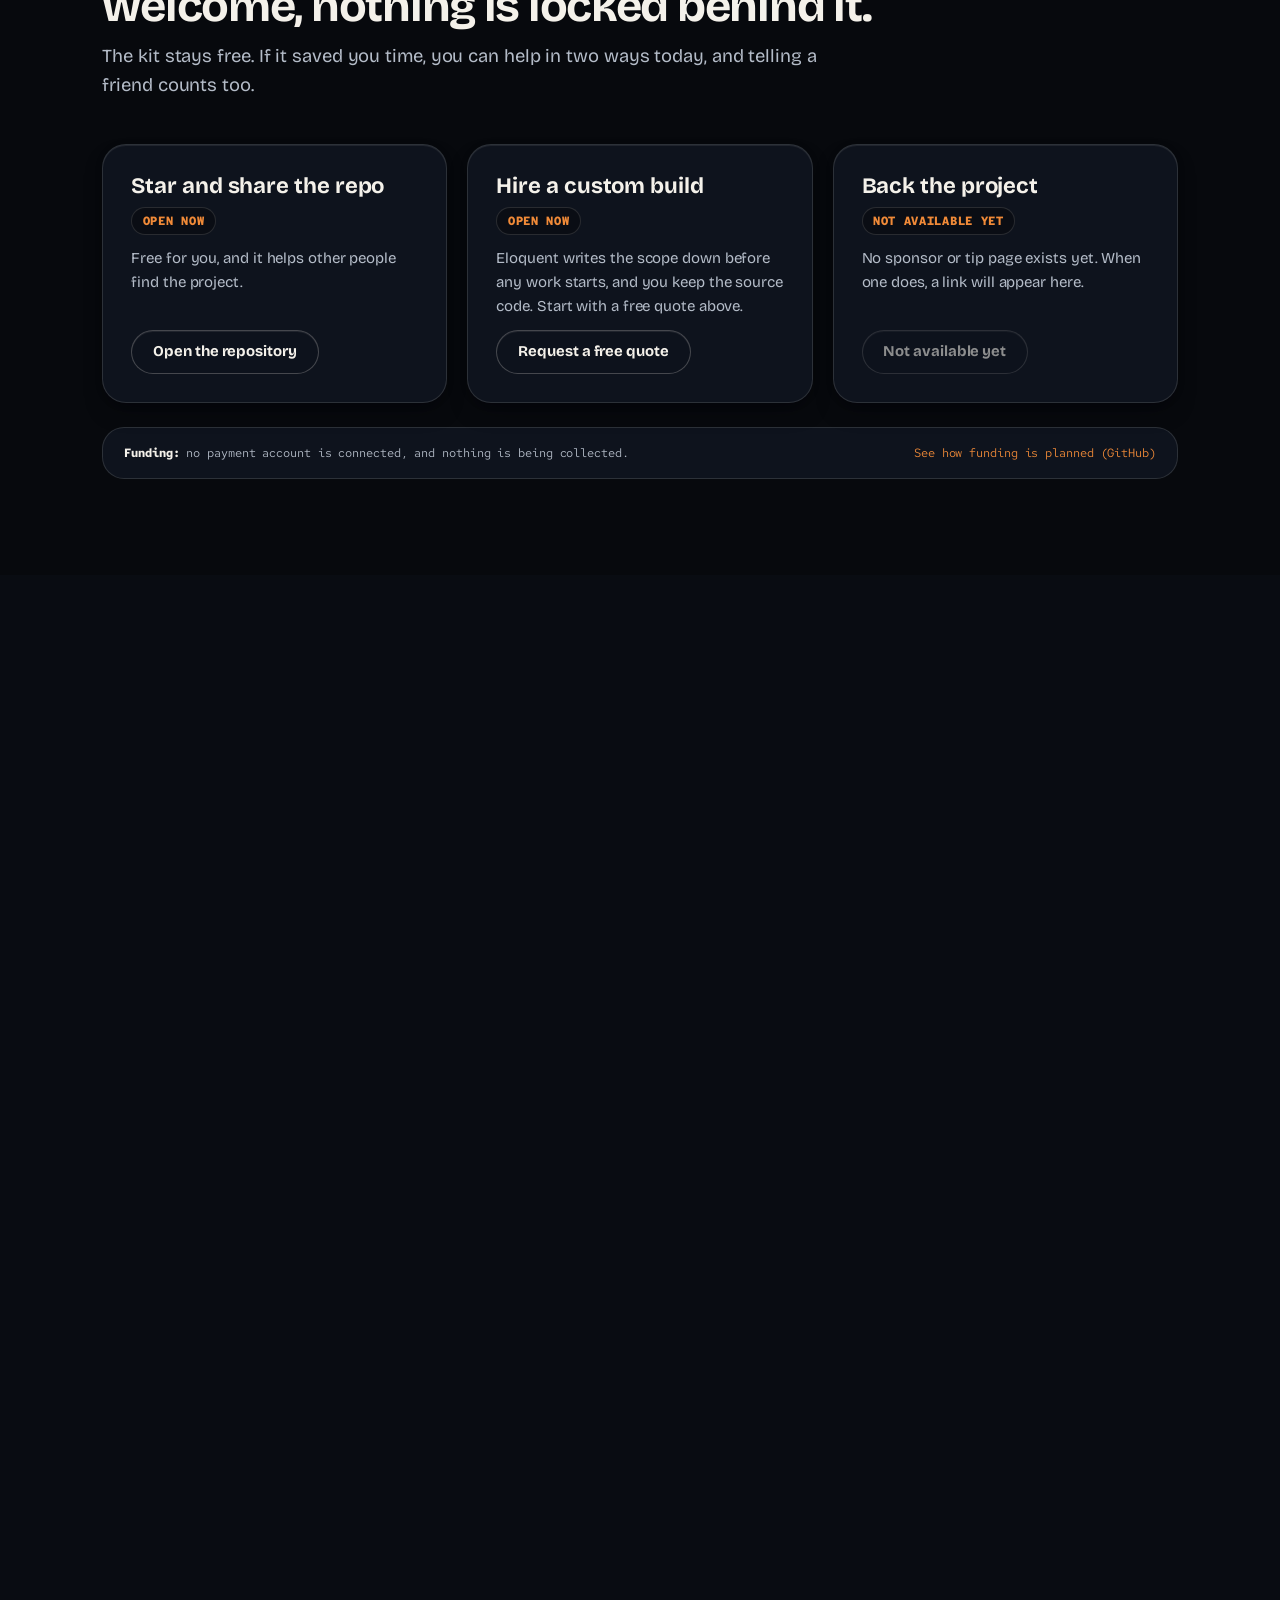
==== commit 99c30b31: "feat(seo,obs): add Schema.org Organization/WebSite JSON-LD, OpenGraph tags, and Worker observability" ====
--- a/index.html
+++ b/index.html
@@ -5,6 +5,59 @@
 <meta name="viewport" content="width=device-width, initial-scale=1, viewport-fit=cover">
 <title>Aether WebOS Kit : Your mind, cleaved into working software</title>
 <meta name="description" content="A free browser app that turns plain notes into a mind-map and one offline HTML file, with a 30-day guided course and custom WebOS scoping by Eloquent (@mjeanhudson-dev).">
+<link rel="canonical" href="https://eloquentwin.com/">
+<meta property="og:type" content="website">
+<meta property="og:site_name" content="Eloquent · Aether WebOS Kit">
+<meta property="og:title" content="Aether WebOS Kit : Your mind, cleaved into working software">
+<meta property="og:description" content="Turn plain notes into a spatial floorplan and one offline HTML file, with Gemini Live discovery and custom WebOS scoping by Eloquent.">
+<meta property="og:url" content="https://eloquentwin.com/">
+<meta property="og:image" content="https://eloquentwin.com/assets/artifact-poster.webp">
+<meta name="twitter:card" content="summary_large_image">
+<meta name="twitter:title" content="Aether WebOS Kit : Your mind, cleaved into working software">
+<meta name="twitter:description" content="Turn plain notes into a spatial floorplan and one offline HTML file, with Gemini Live discovery and custom WebOS scoping by Eloquent.">
+<meta name="twitter:image" content="https://eloquentwin.com/assets/artifact-poster.webp">
+<script type="application/ld+json">
+{
+  "@context": "https://schema.org",
+  "@graph": [
+    {
+      "@type": "Organization",
+      "@id": "https://eloquentwin.com/#organization",
+      "name": "Eloquent",
+      "url": "https://eloquentwin.com/",
+      "email": "eloquent@eloquentwin.com",
+      "sameAs": [
+        "https://github.com/mjeanhudson-dev",
+        "https://github.com/mjeanhudson-dev/aether-webos-kit"
+      ],
+      "contactPoint": {
+        "@type": "ContactPoint",
+        "email": "eloquent@eloquentwin.com",
+        "contactType": "customer support",
+        "url": "https://eloquentwin.com/#act-contact",
+        "availableLanguage": ["en"]
+      }
+    },
+    {
+      "@type": "WebSite",
+      "@id": "https://eloquentwin.com/#website",
+      "url": "https://eloquentwin.com/",
+      "name": "Aether WebOS Kit",
+      "publisher": { "@id": "https://eloquentwin.com/#organization" }
+    },
+    {
+      "@type": "SoftwareApplication",
+      "@id": "https://eloquentwin.com/#software",
+      "name": "Aether WebOS Kit",
+      "applicationCategory": "BusinessApplication",
+      "operatingSystem": "Web Browser",
+      "url": "https://eloquentwin.com/",
+      "author": { "@id": "https://eloquentwin.com/#organization" },
+      "offers": { "@type": "Offer", "price": "0", "priceCurrency": "USD" }
+    }
+  ]
+}
+</script>
 <link rel="icon" href="data:image/svg+xml,%3Csvg xmlns='http://www.w3.org/2000/svg' viewBox='0 0 32 32'%3E%3Crect width='32' height='32' rx='8' fill='%2307090D'/%3E%3Cpath d='M16 4L27 16L16 28L5 16Z' fill='none' stroke='%23F4F1EA' stroke-width='2'/%3E%3Cpath d='M16 4V28' stroke='%23E27A2C' stroke-width='1.8'/%3E%3Ccircle cx='16' cy='16' r='3' fill='%23E27A2C'/%3E%3C/svg%3E">
 <link rel="preload" href="./fonts/BricolageGrotesque-Bold.woff2" as="font" type="font/woff2" crossorigin>
 <link rel="preload" href="./fonts/BricolageGrotesque-Regular.woff2" as="font" type="font/woff2" crossorigin>
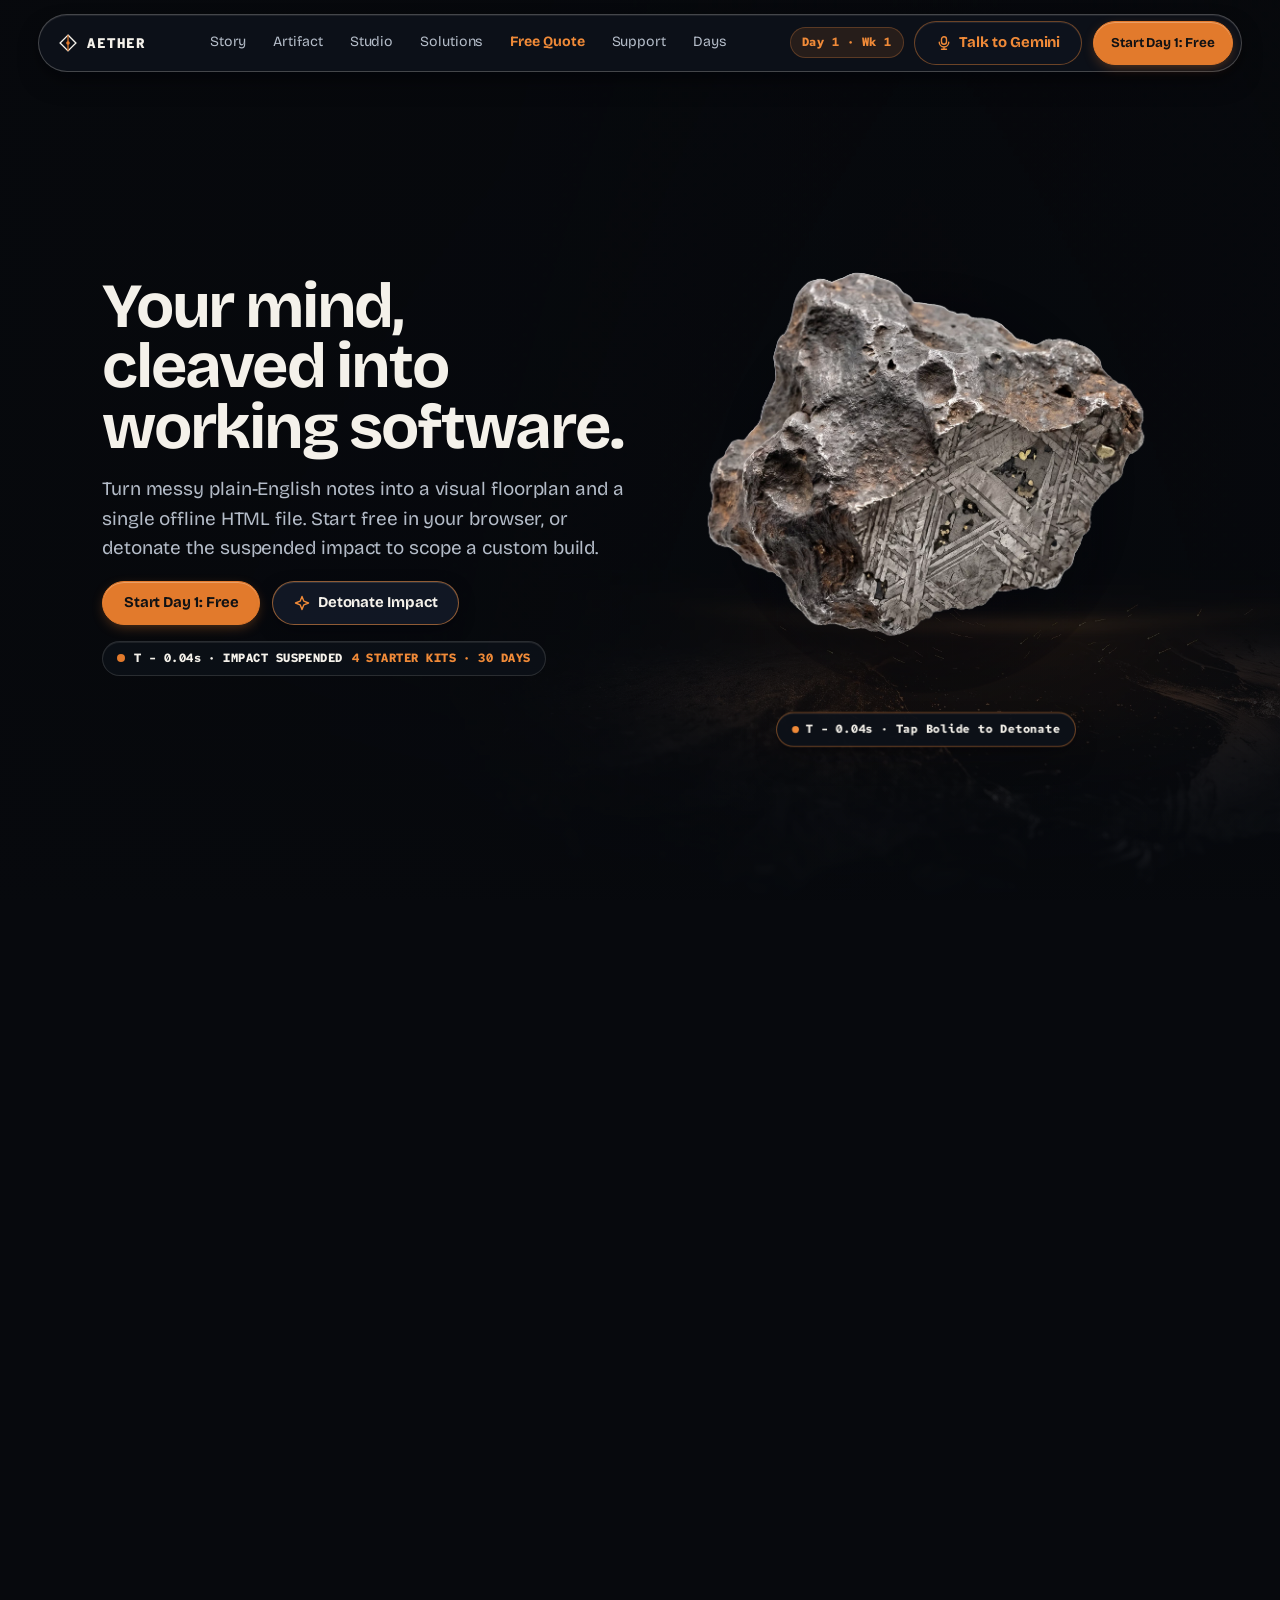
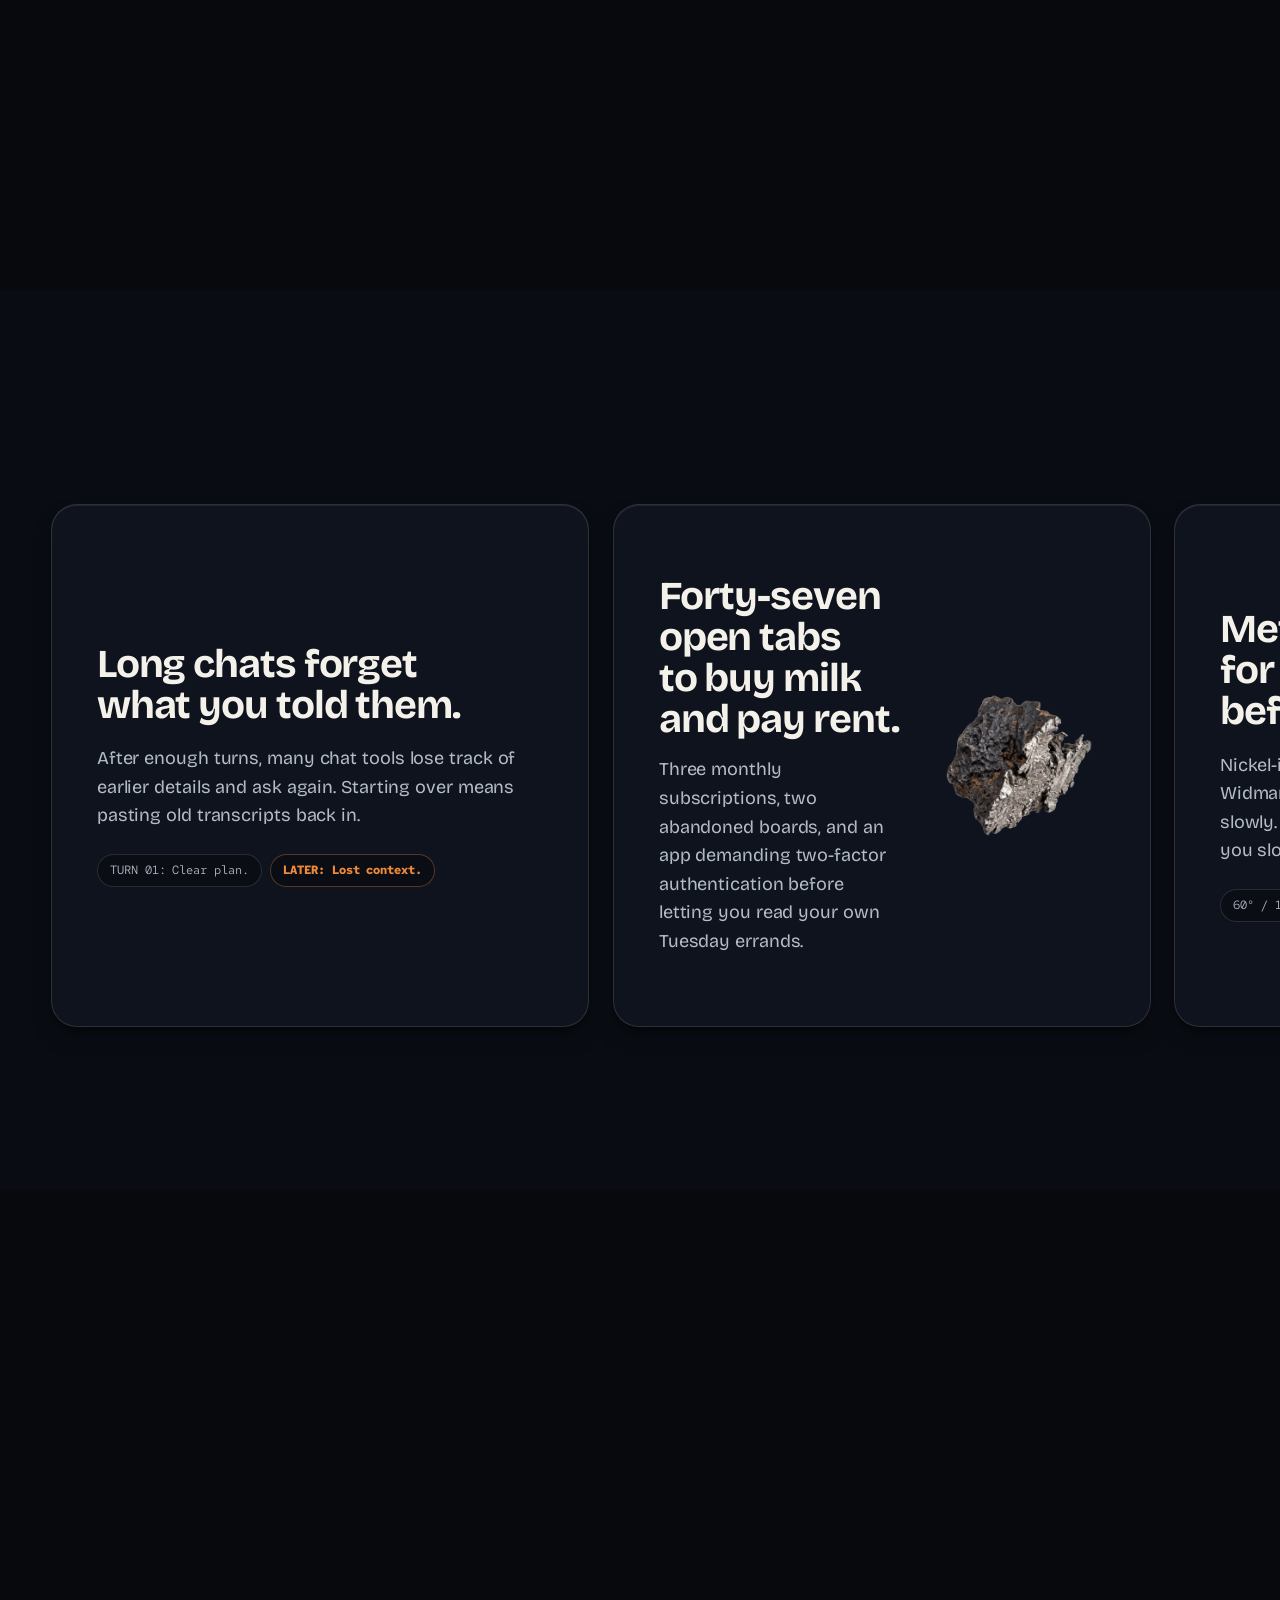
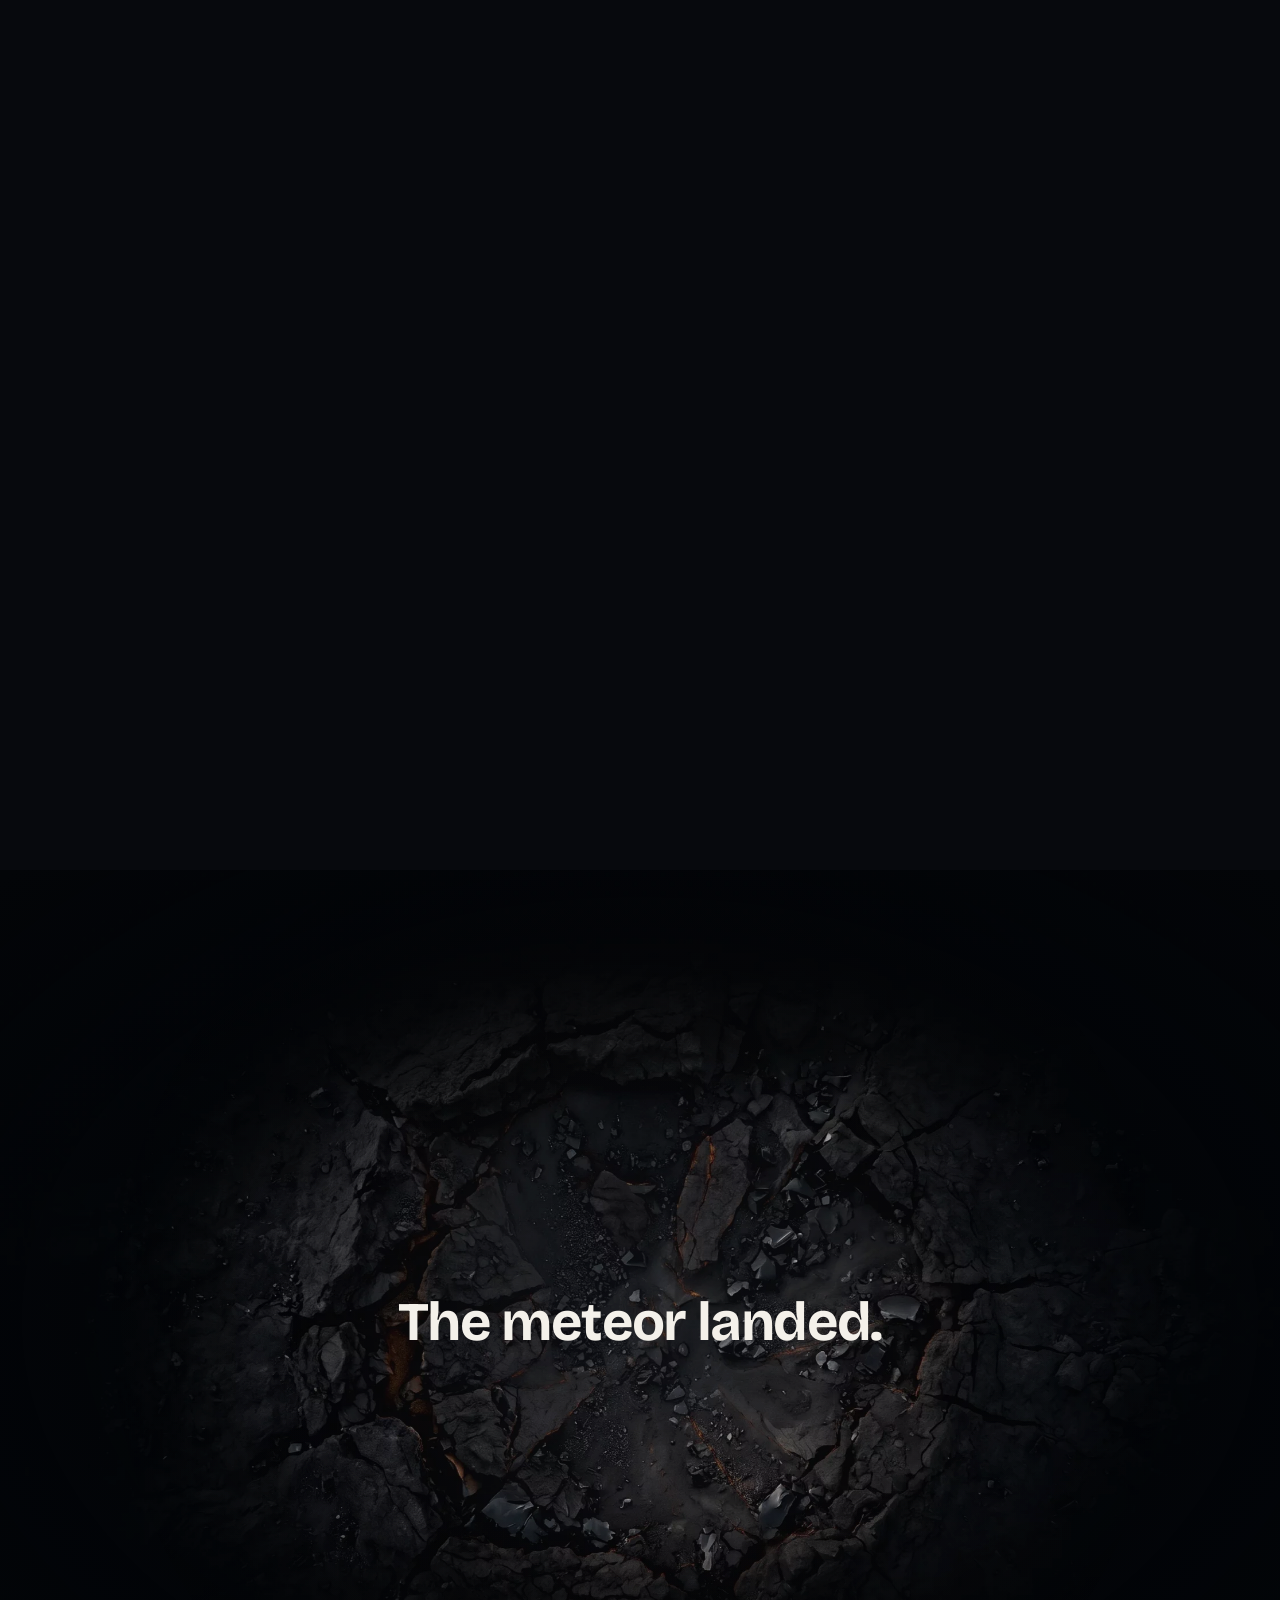
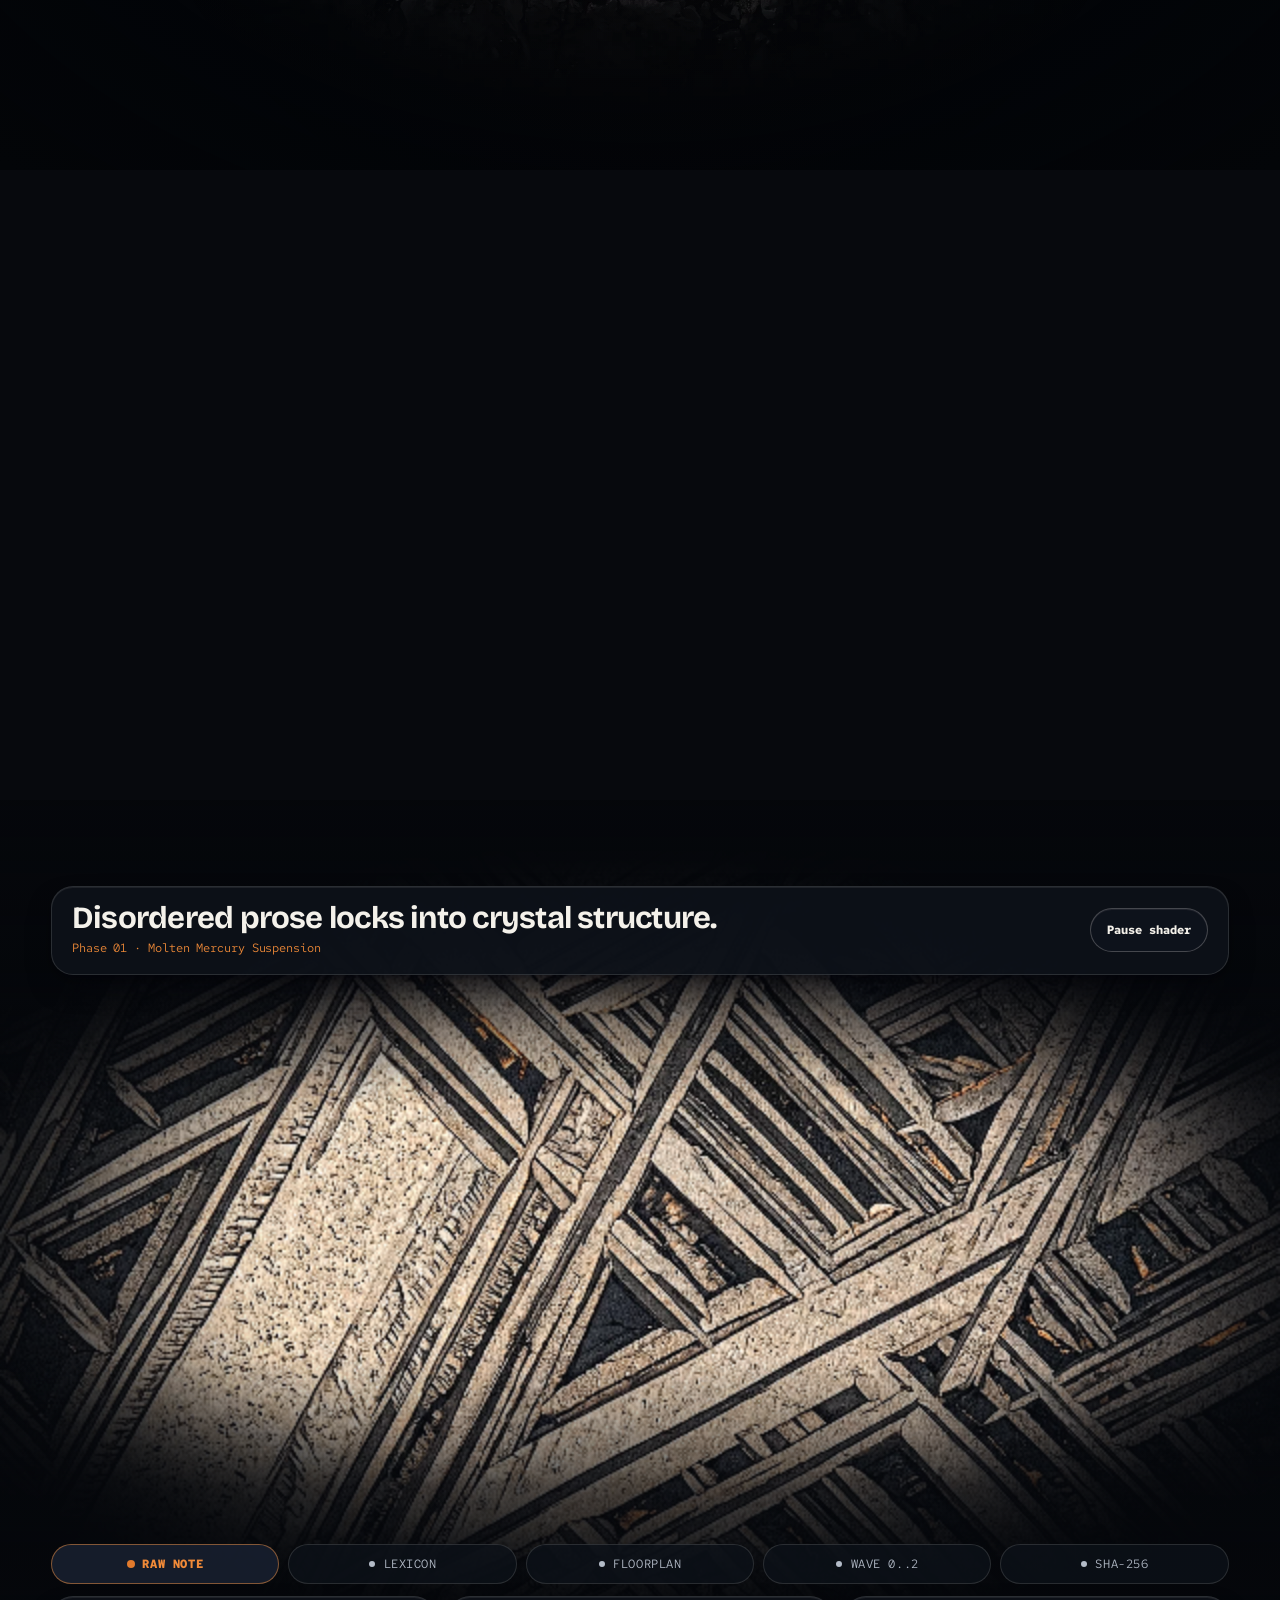
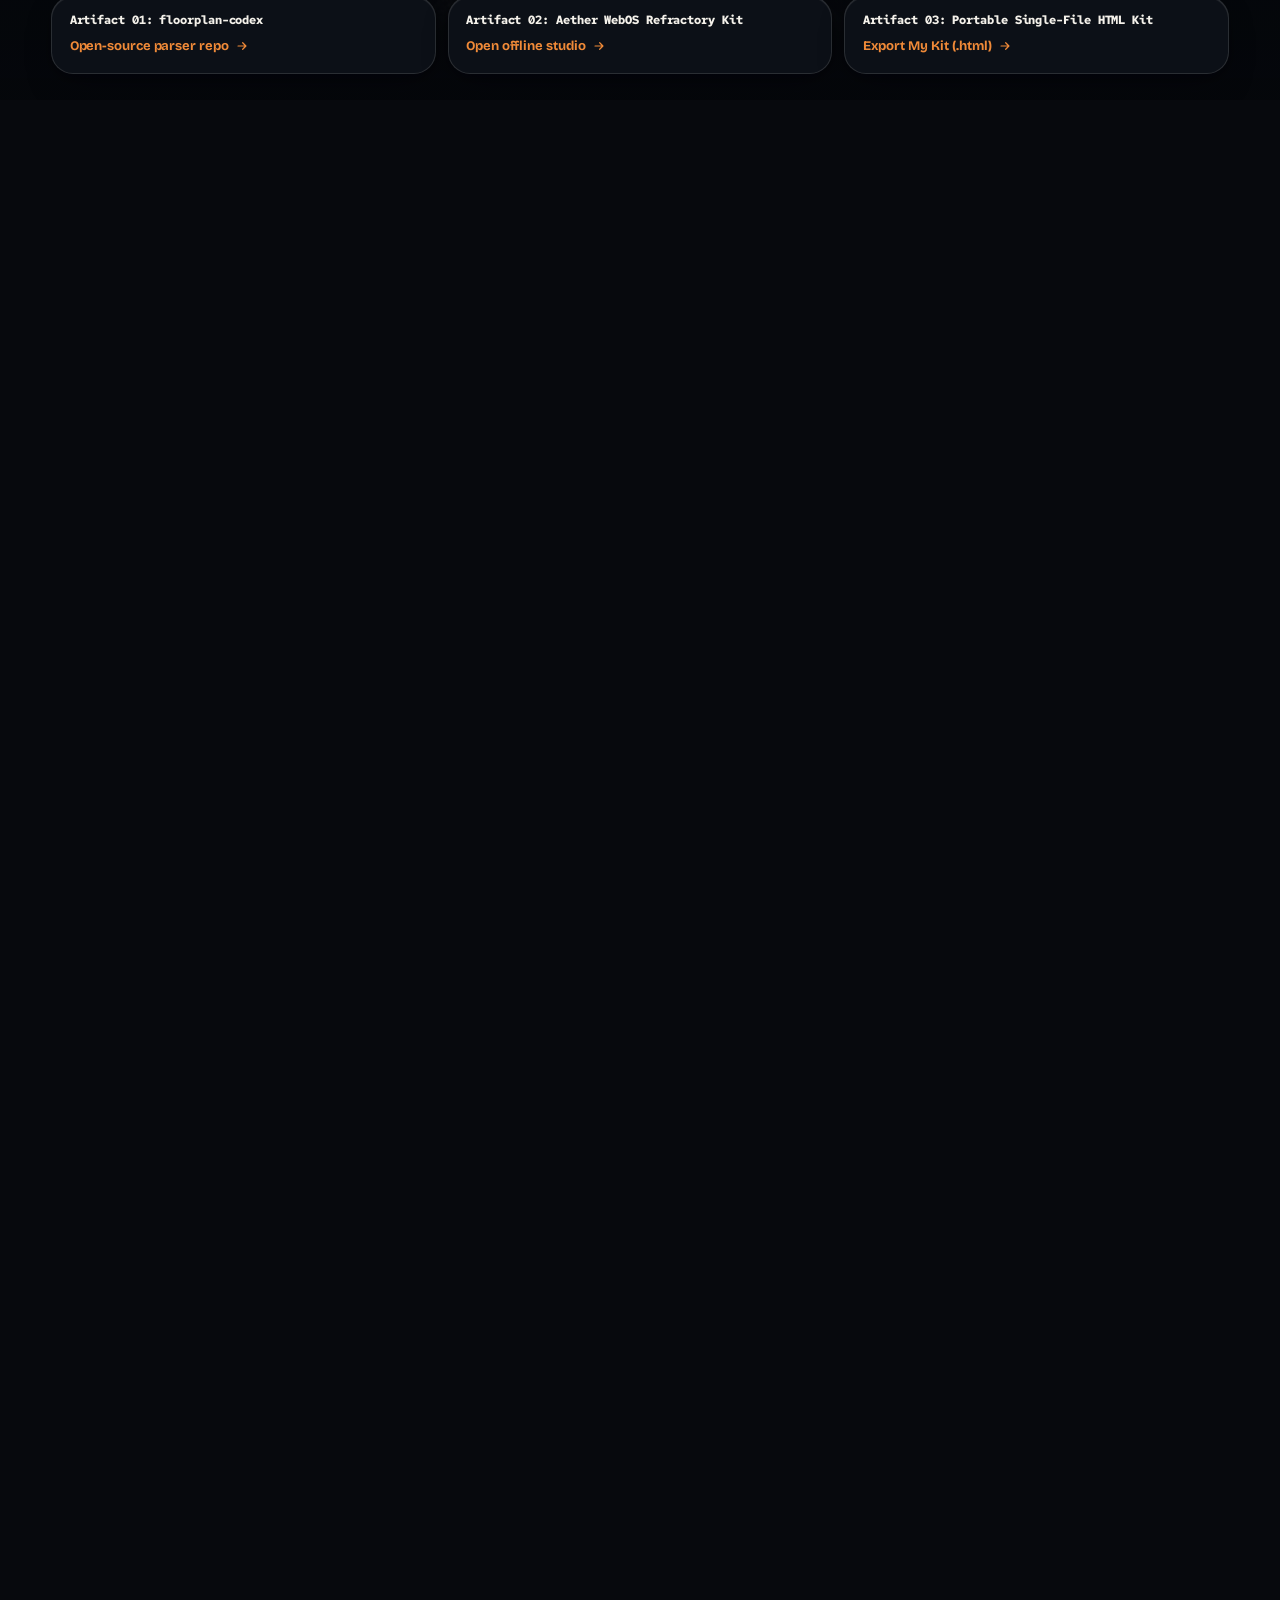
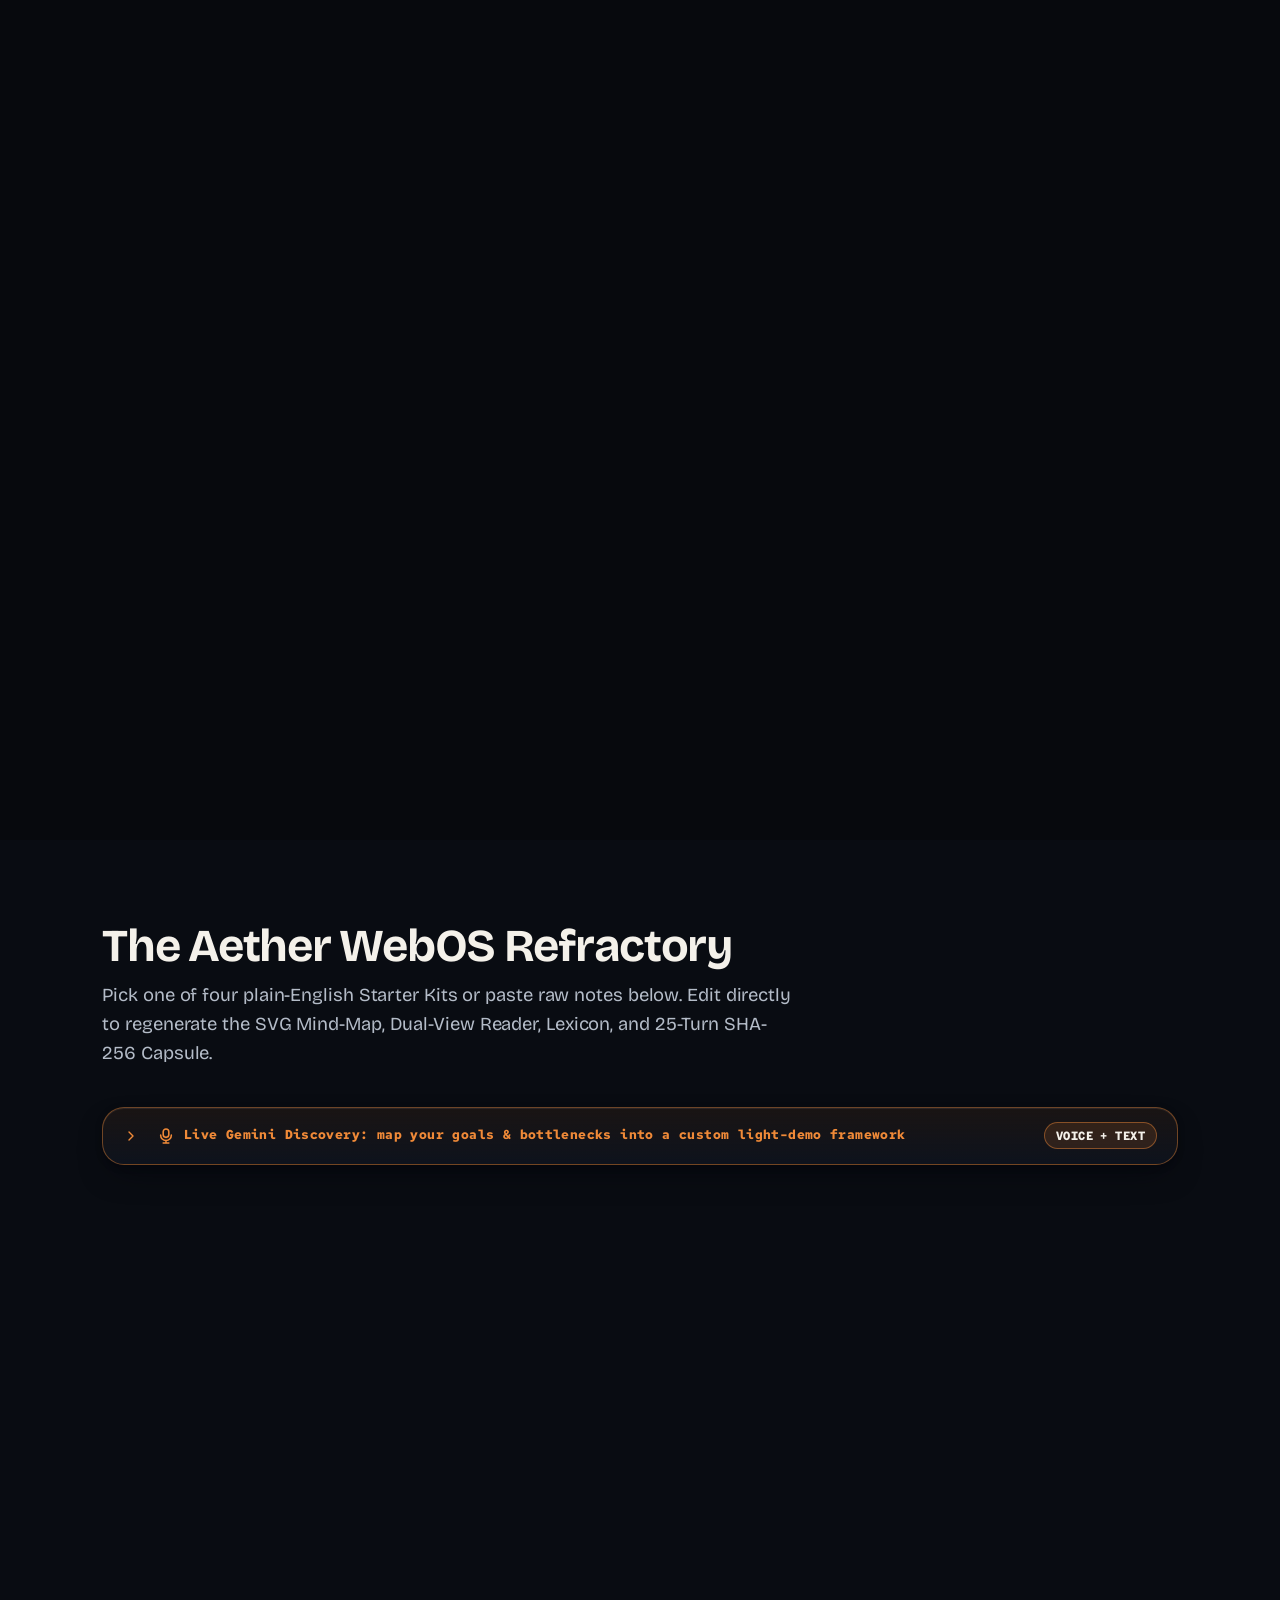
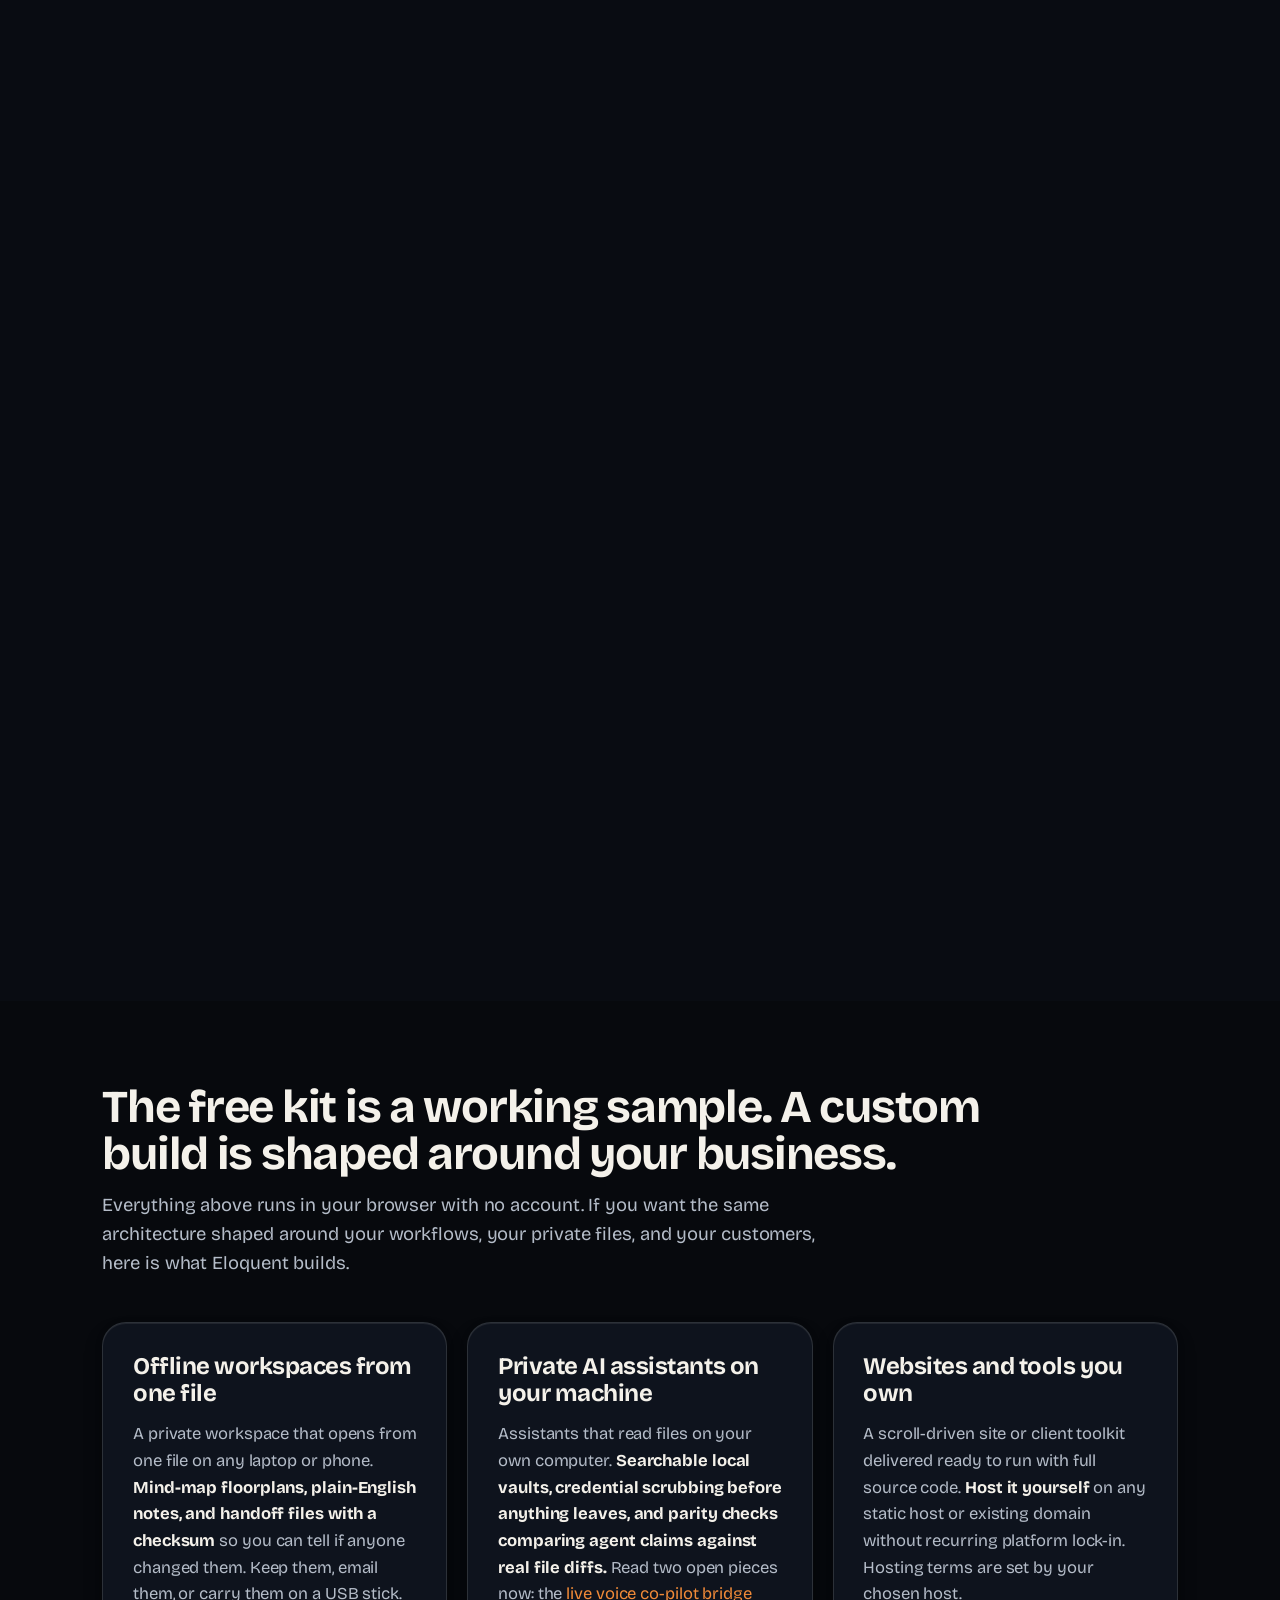
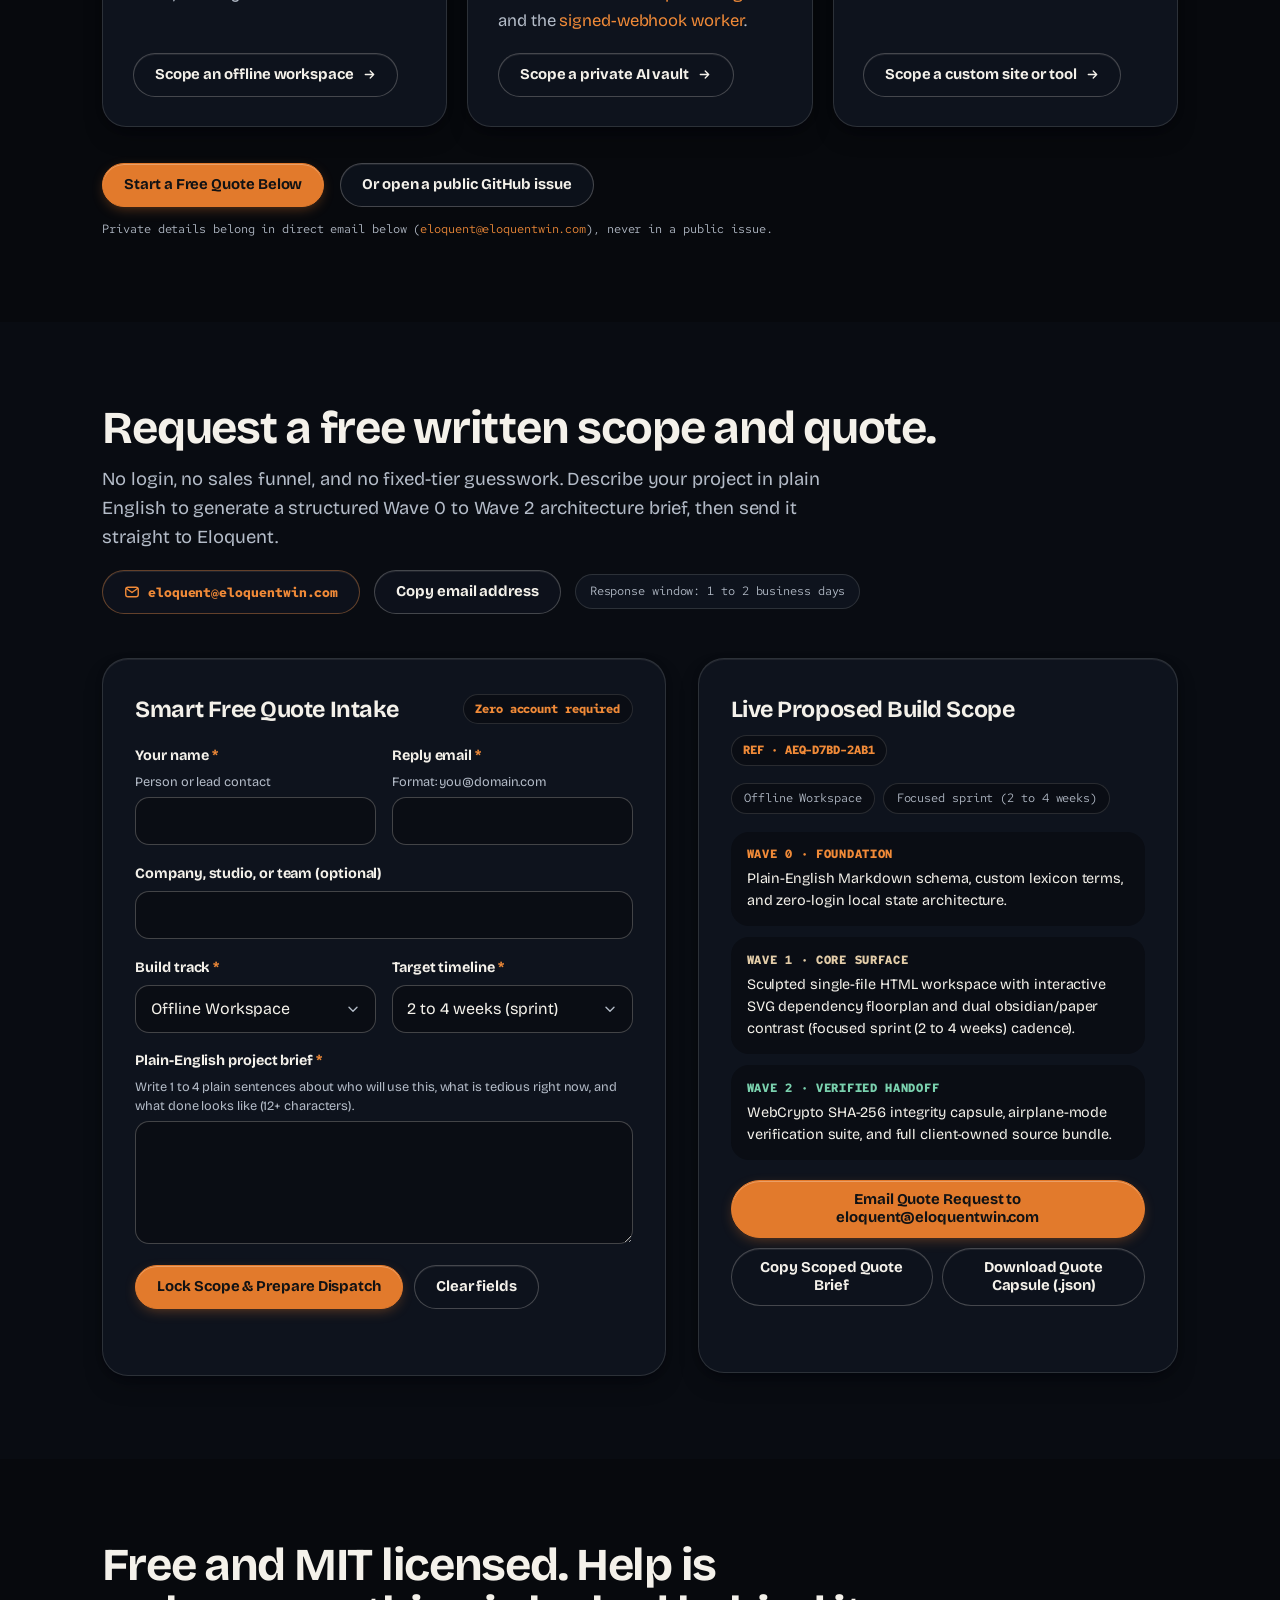
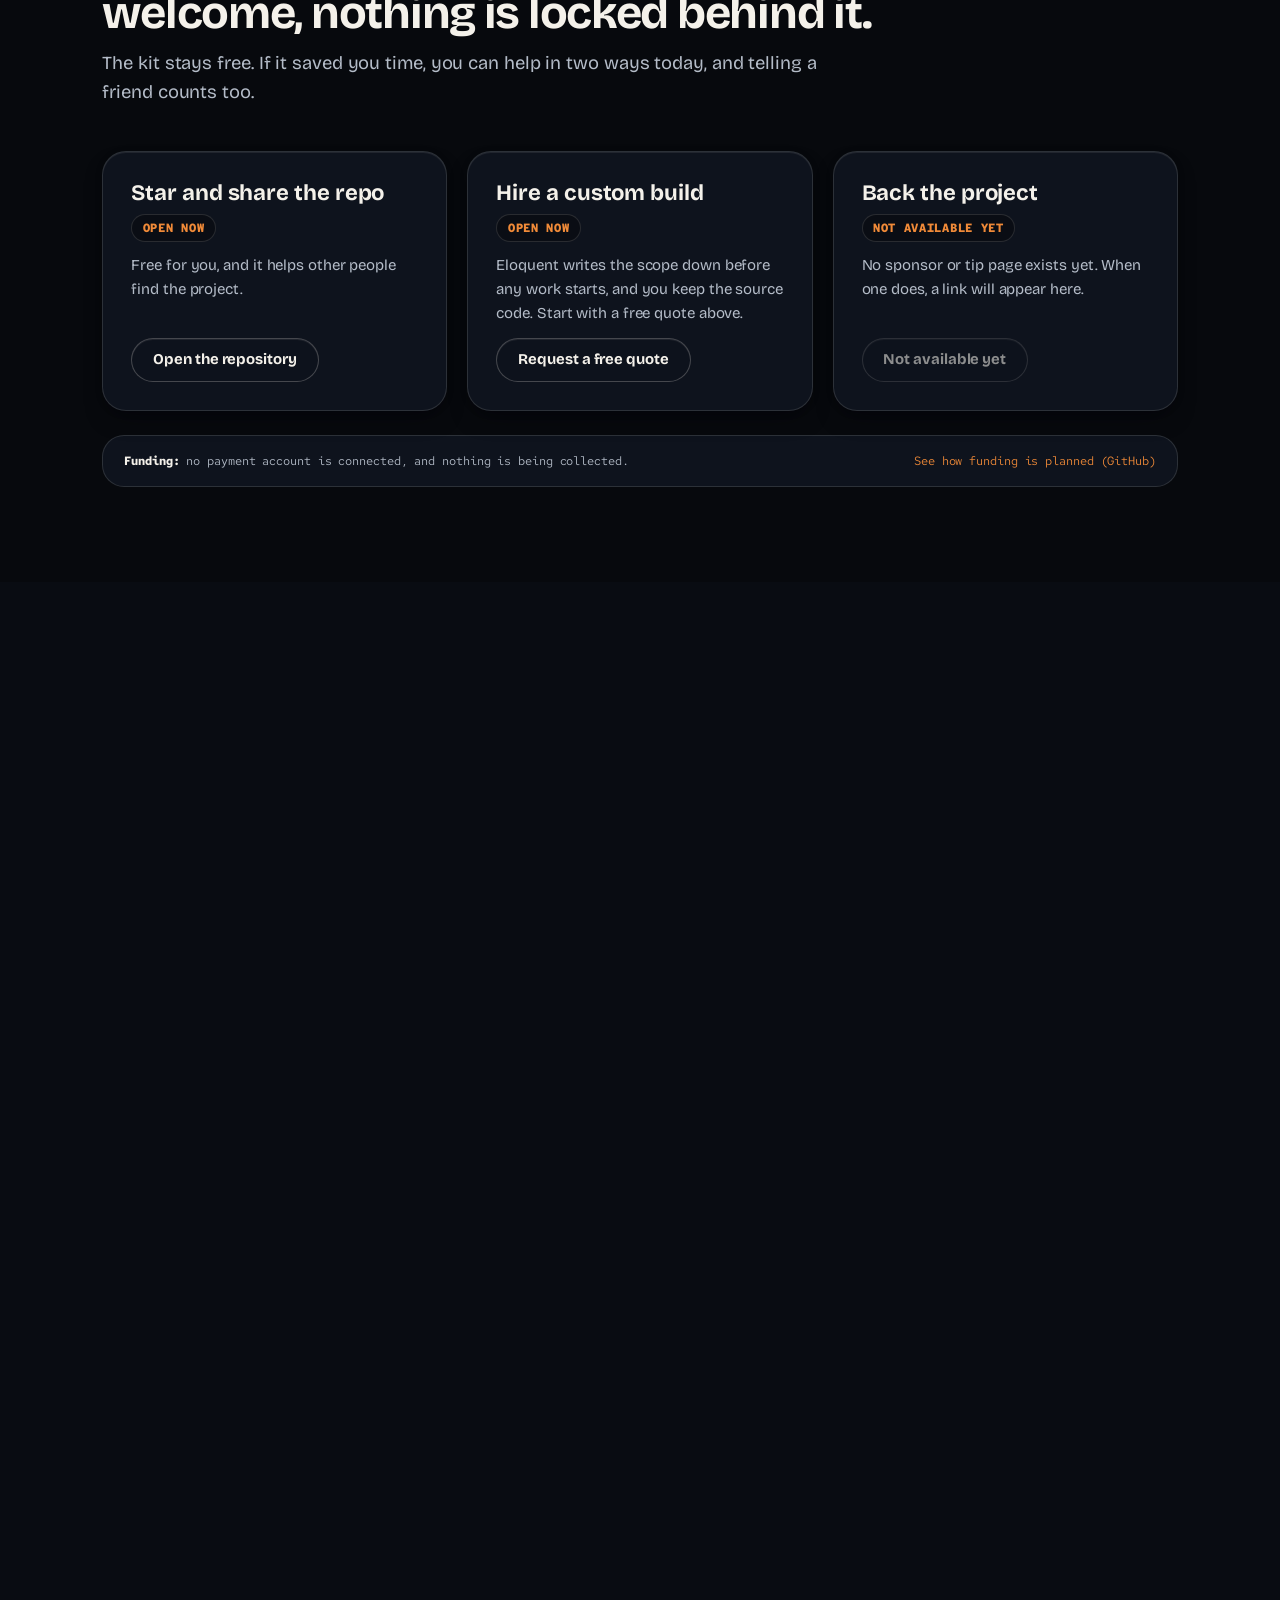
==== commit 54deb9ae: "feat(live-ui): add header Talk to Gemini mic trigger, mic icons, and highlighted discovery bar" ====
--- a/index.html
+++ b/index.html
@@ -98,6 +98,13 @@
 
   <div class="site-bar__right">
     <span class="site-bar__day" data-aether-nav-day aria-live="polite">Day 1 · Wk 1</span>
+    <a class="btn btn--ghost site-bar__copilot" href="#aether-live-copilot" data-aether-open-copilot>
+      <svg class="btn__icon" width="16" height="16" viewBox="0 0 16 16" fill="none" aria-hidden="true">
+        <rect x="5.5" y="1.75" width="5" height="7.5" rx="2.5" stroke="currentColor" stroke-width="1.4"/>
+        <path d="M3.25 7.25a4.75 4.75 0 0 0 9.5 0M8 12v2.25M5.5 14.25h5" stroke="currentColor" stroke-width="1.4" stroke-linecap="round"/>
+      </svg>
+      <span>Talk to Gemini</span>
+    </a>
     <a class="btn btn--primary site-bar__cta" href="#act-studio" data-aether-start>Start Day 1: Free</a>
   </div>
 </header>
@@ -465,7 +472,14 @@
         id="aether-live-copilot"
         data-live-token-endpoint="https://aether-live-token.eloquentwin.workers.dev/api/live-token"
         data-turnstile-sitekey="0x4AAAAAAGTGZgCrzSoKq7S_">
-        <summary class="live-copilot__summary">Live Gemini Discovery: map your goals &amp; bottlenecks into a custom light-demo framework</summary>
+        <summary class="live-copilot__summary">
+          <svg class="live-copilot__mic-icon" width="18" height="18" viewBox="0 0 16 16" fill="none" aria-hidden="true">
+            <rect x="5.5" y="1.75" width="5" height="7.5" rx="2.5" stroke="currentColor" stroke-width="1.4"/>
+            <path d="M3.25 7.25a4.75 4.75 0 0 0 9.5 0M8 12v2.25M5.5 14.25h5" stroke="currentColor" stroke-width="1.4" stroke-linecap="round"/>
+          </svg>
+          <span class="live-copilot__summary-text">Live Gemini Discovery: map your goals &amp; bottlenecks into a custom light-demo framework</span>
+          <span class="live-copilot__badge">Voice + Text</span>
+        </summary>
         <div class="live-copilot__body" data-live-body></div>
       </details>
 
--- a/styles/site.css
+++ b/styles/site.css
@@ -1514,11 +1514,22 @@
 }
 
 /* ------------------------------------------- Live Co-Pilot Widget Card --- */
+.site-bar__copilot {
+  border-color: rgba(240, 138, 56, 0.42);
+  color: var(--aether-amber-text);
+}
+
+.site-bar__copilot:hover,
+.site-bar__copilot:focus-visible {
+  border-color: var(--aether-amber);
+  background: rgba(226, 122, 44, 0.12);
+}
+
 .live-copilot {
   margin-bottom: clamp(1rem, 2vw, 1.5rem);
   padding-inline: 1.25rem;
-  background: var(--aether-card-bg);
-  border: 1px solid var(--aether-hairline);
+  background: linear-gradient(180deg, rgba(226, 122, 44, 0.08) 0%, var(--aether-card-bg) 100%);
+  border: 1px solid rgba(240, 138, 56, 0.42);
   border-radius: var(--aether-r-pod);
   box-shadow: var(--aether-elev-pod);
 }
@@ -1527,14 +1538,36 @@
   cursor: pointer;
   list-style: none;
   padding: 0.9rem 0;
-  min-height: 48px;
-  display: flex;
-  align-items: center;
-  font-family: var(--sc-font-mono);
-  font-size: 0.79rem;
-  font-weight: 700;
+  min-height: 52px;
+  display: flex;
+  align-items: center;
+  gap: 0.55rem;
+  font-family: var(--sc-font-mono);
+  font-size: 0.82rem;
+  font-weight: 700;
+  letter-spacing: 0.03em;
+  color: var(--aether-amber-text);
+}
+
+.live-copilot__mic-icon {
+  flex: 0 0 18px;
+  color: var(--aether-amber-text);
+}
+
+.live-copilot__summary-text {
+  flex: 1 1 auto;
+}
+
+.live-copilot__badge {
+  flex: 0 0 auto;
+  padding: 0.22rem 0.65rem;
+  border-radius: var(--aether-r-pill);
+  border: 1px solid rgba(240, 138, 56, 0.45);
+  background: rgba(226, 122, 44, 0.14);
+  color: var(--aether-platinum);
+  font-size: 0.72rem;
   letter-spacing: 0.04em;
-  color: var(--aether-amber-text);
+  text-transform: uppercase;
 }
 
 .live-copilot__summary::-webkit-details-marker { display: none; }
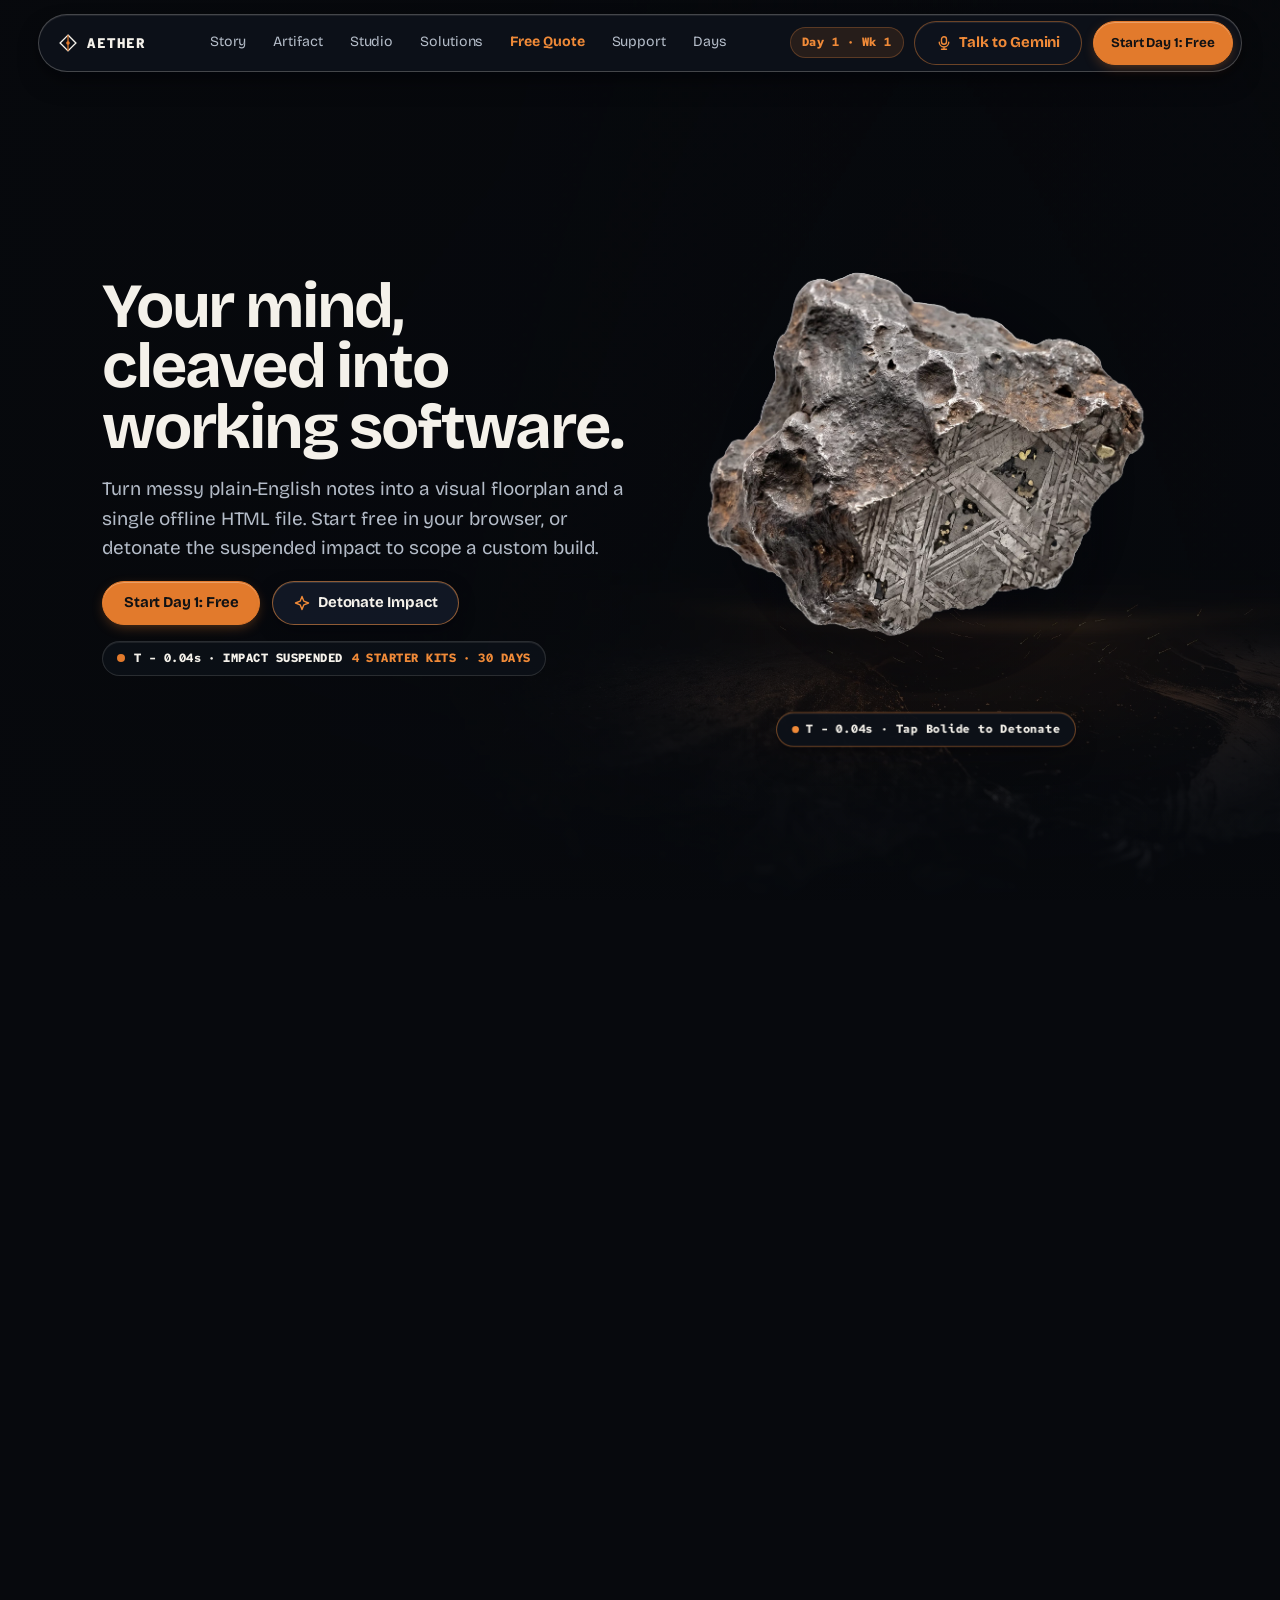
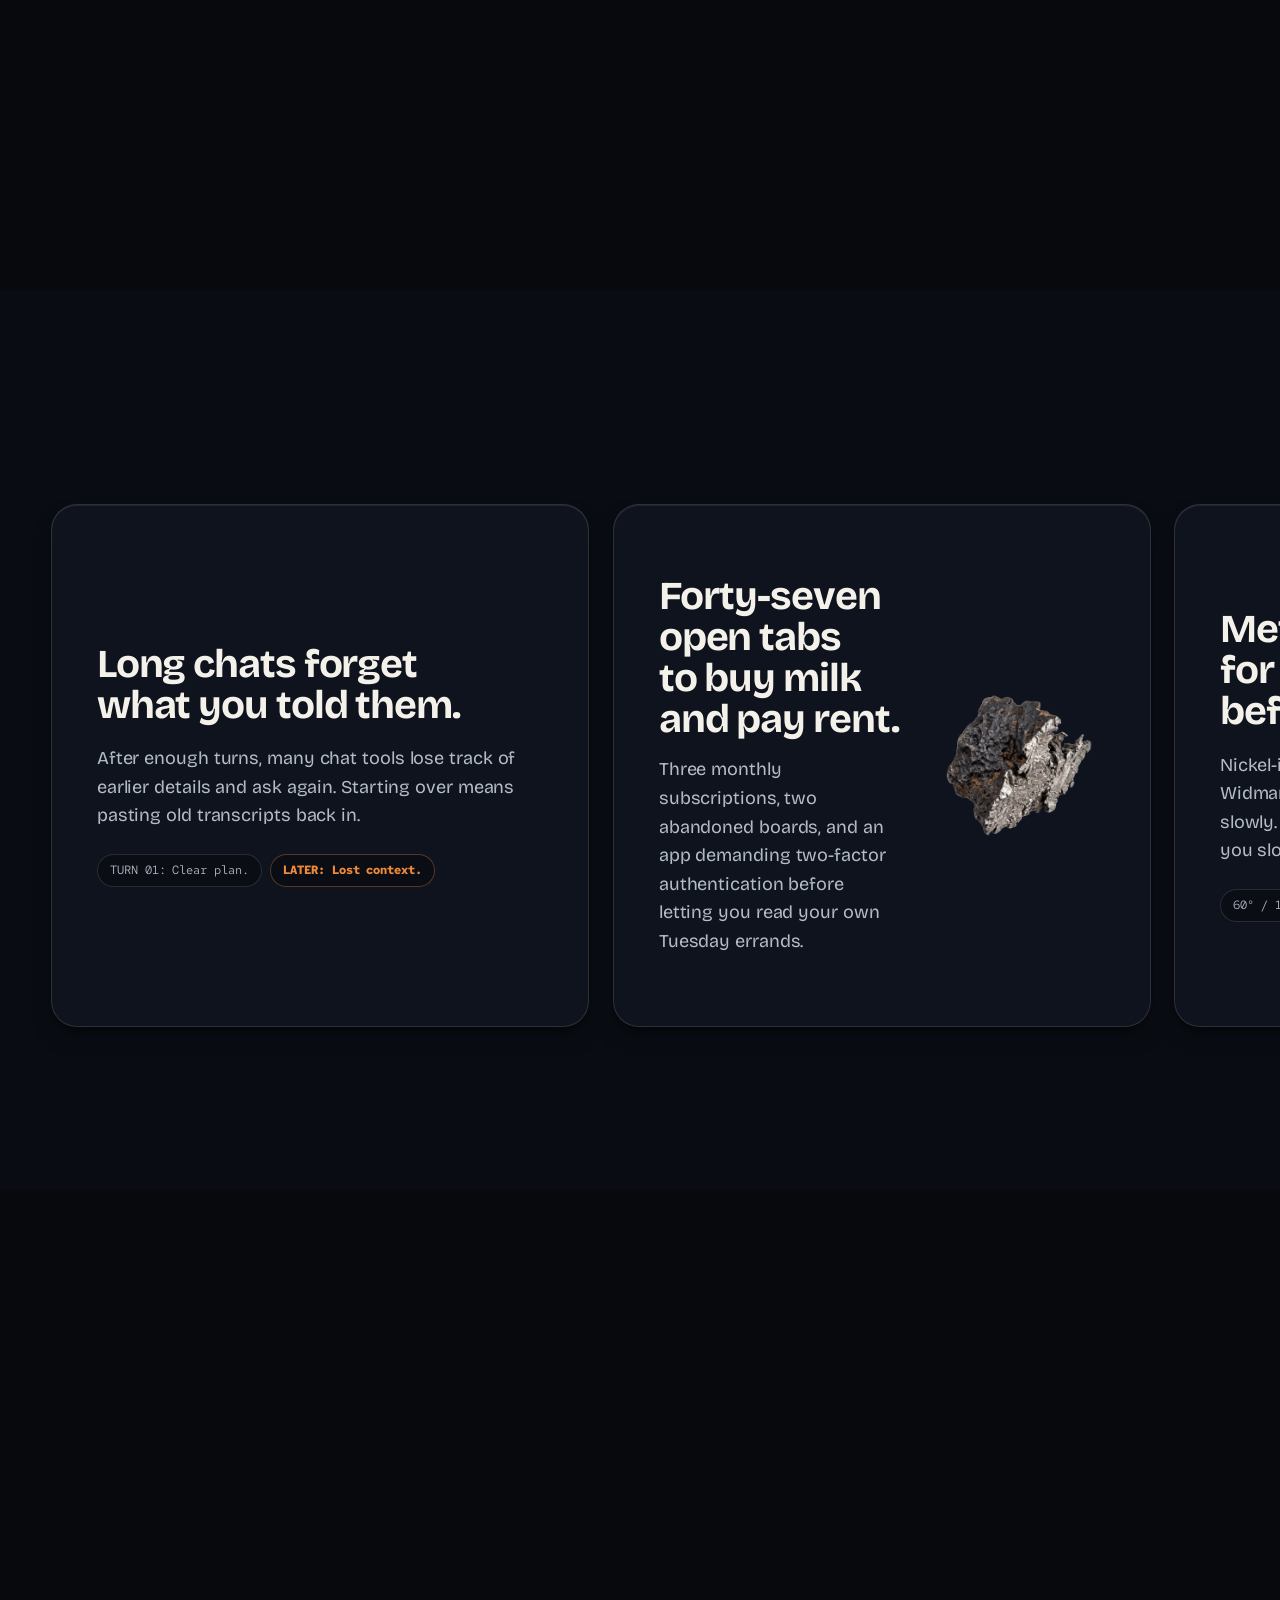
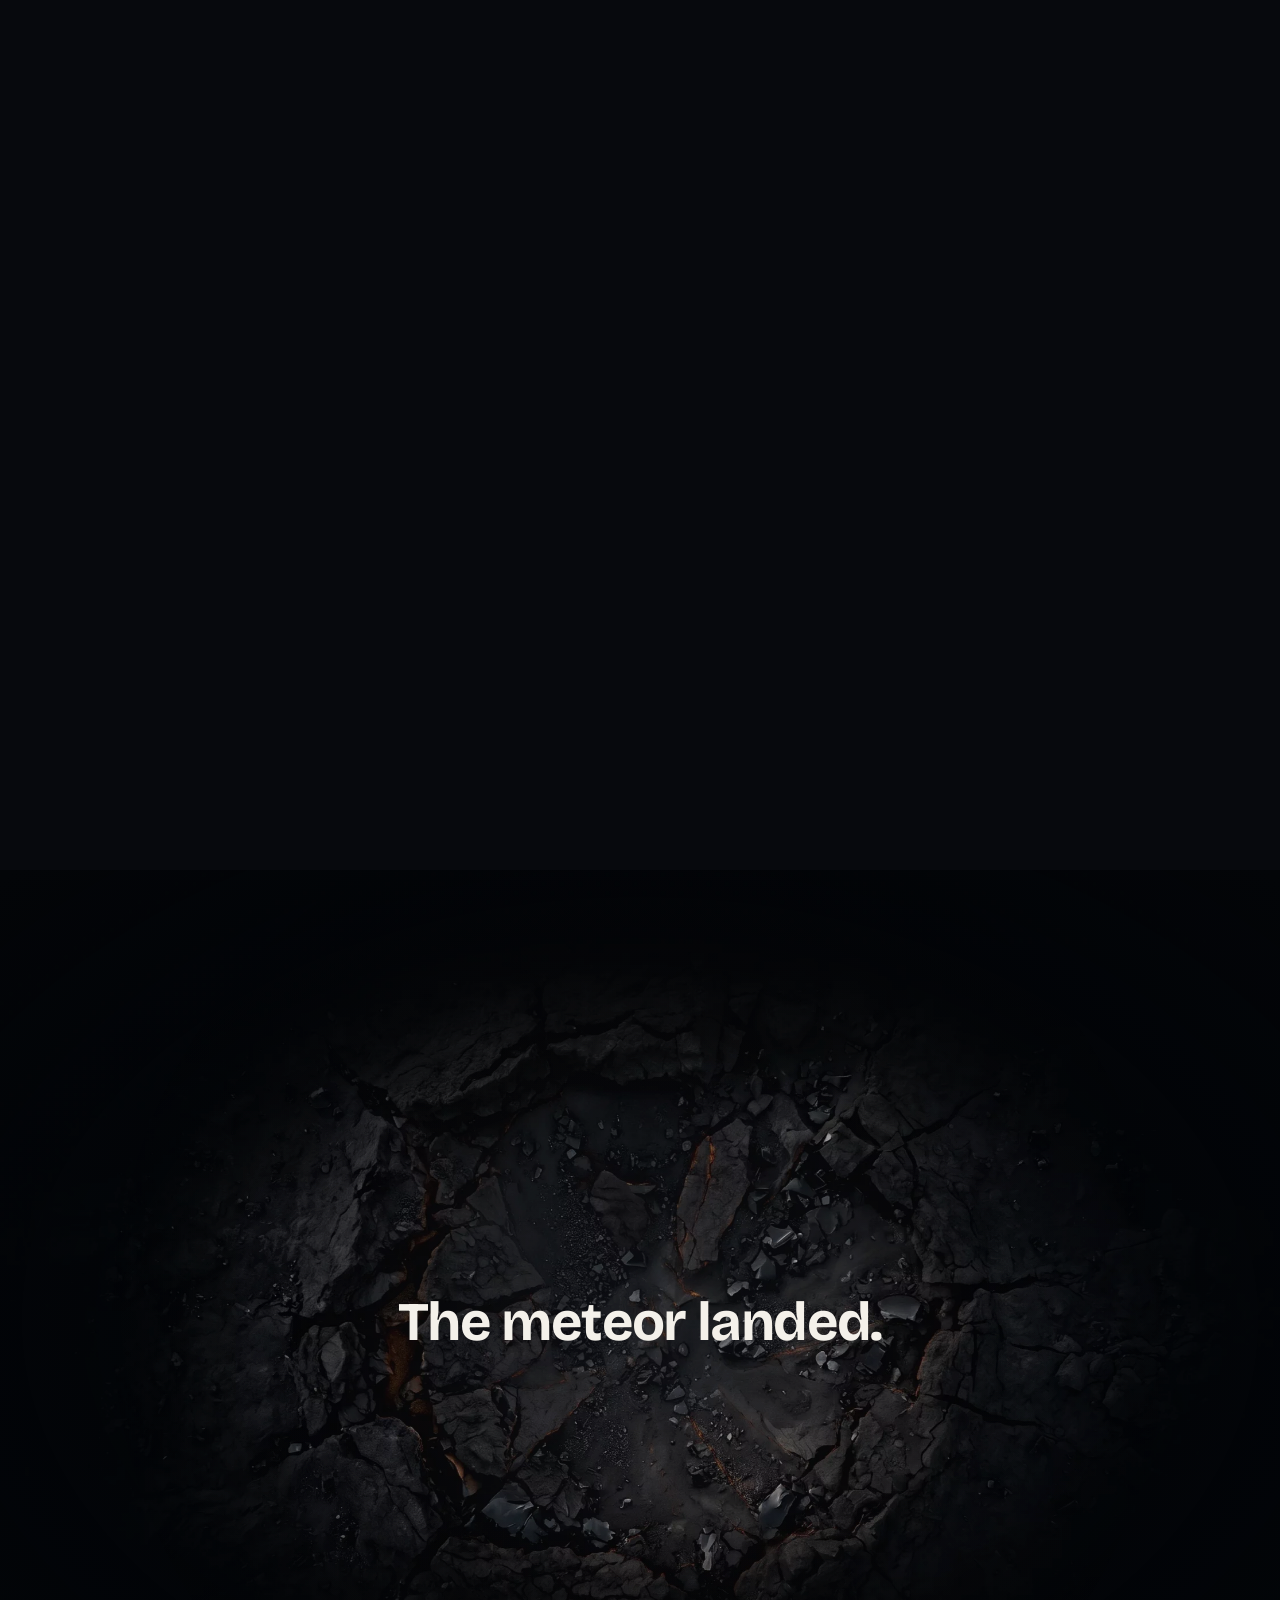
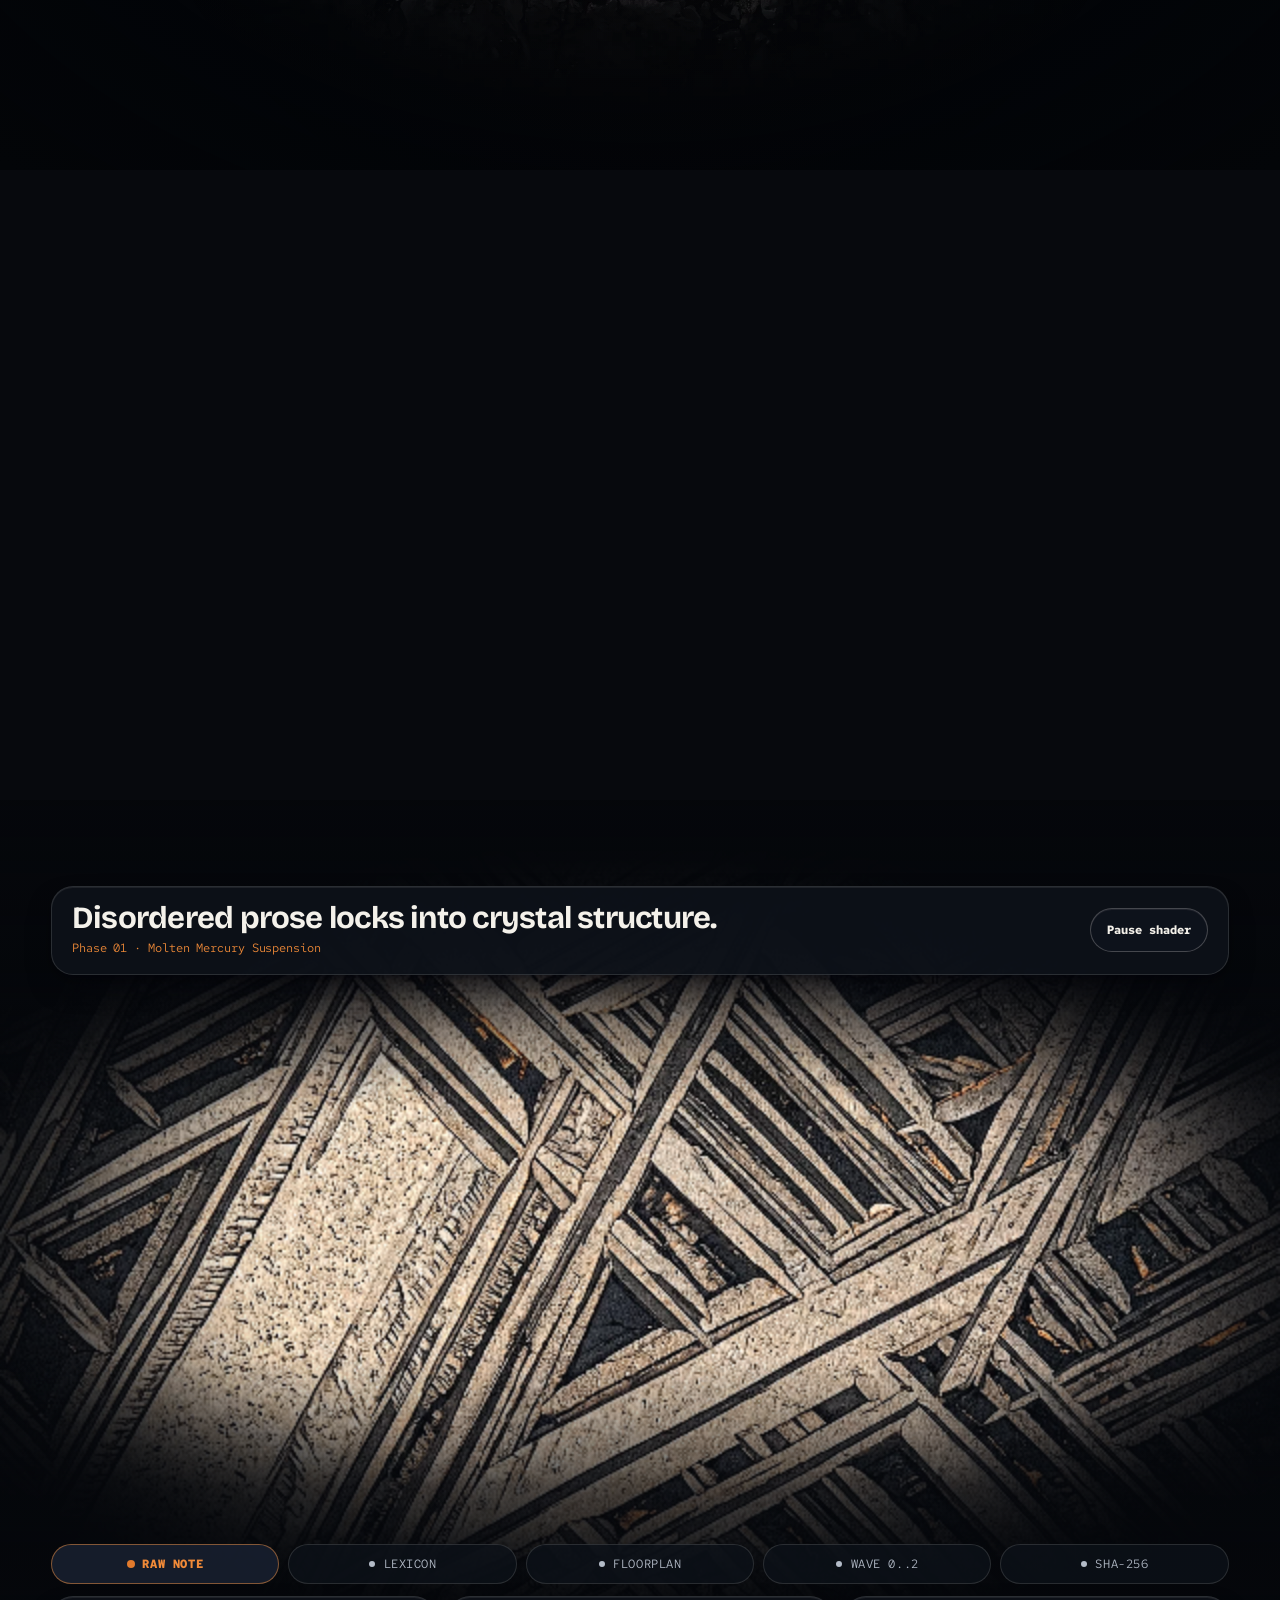
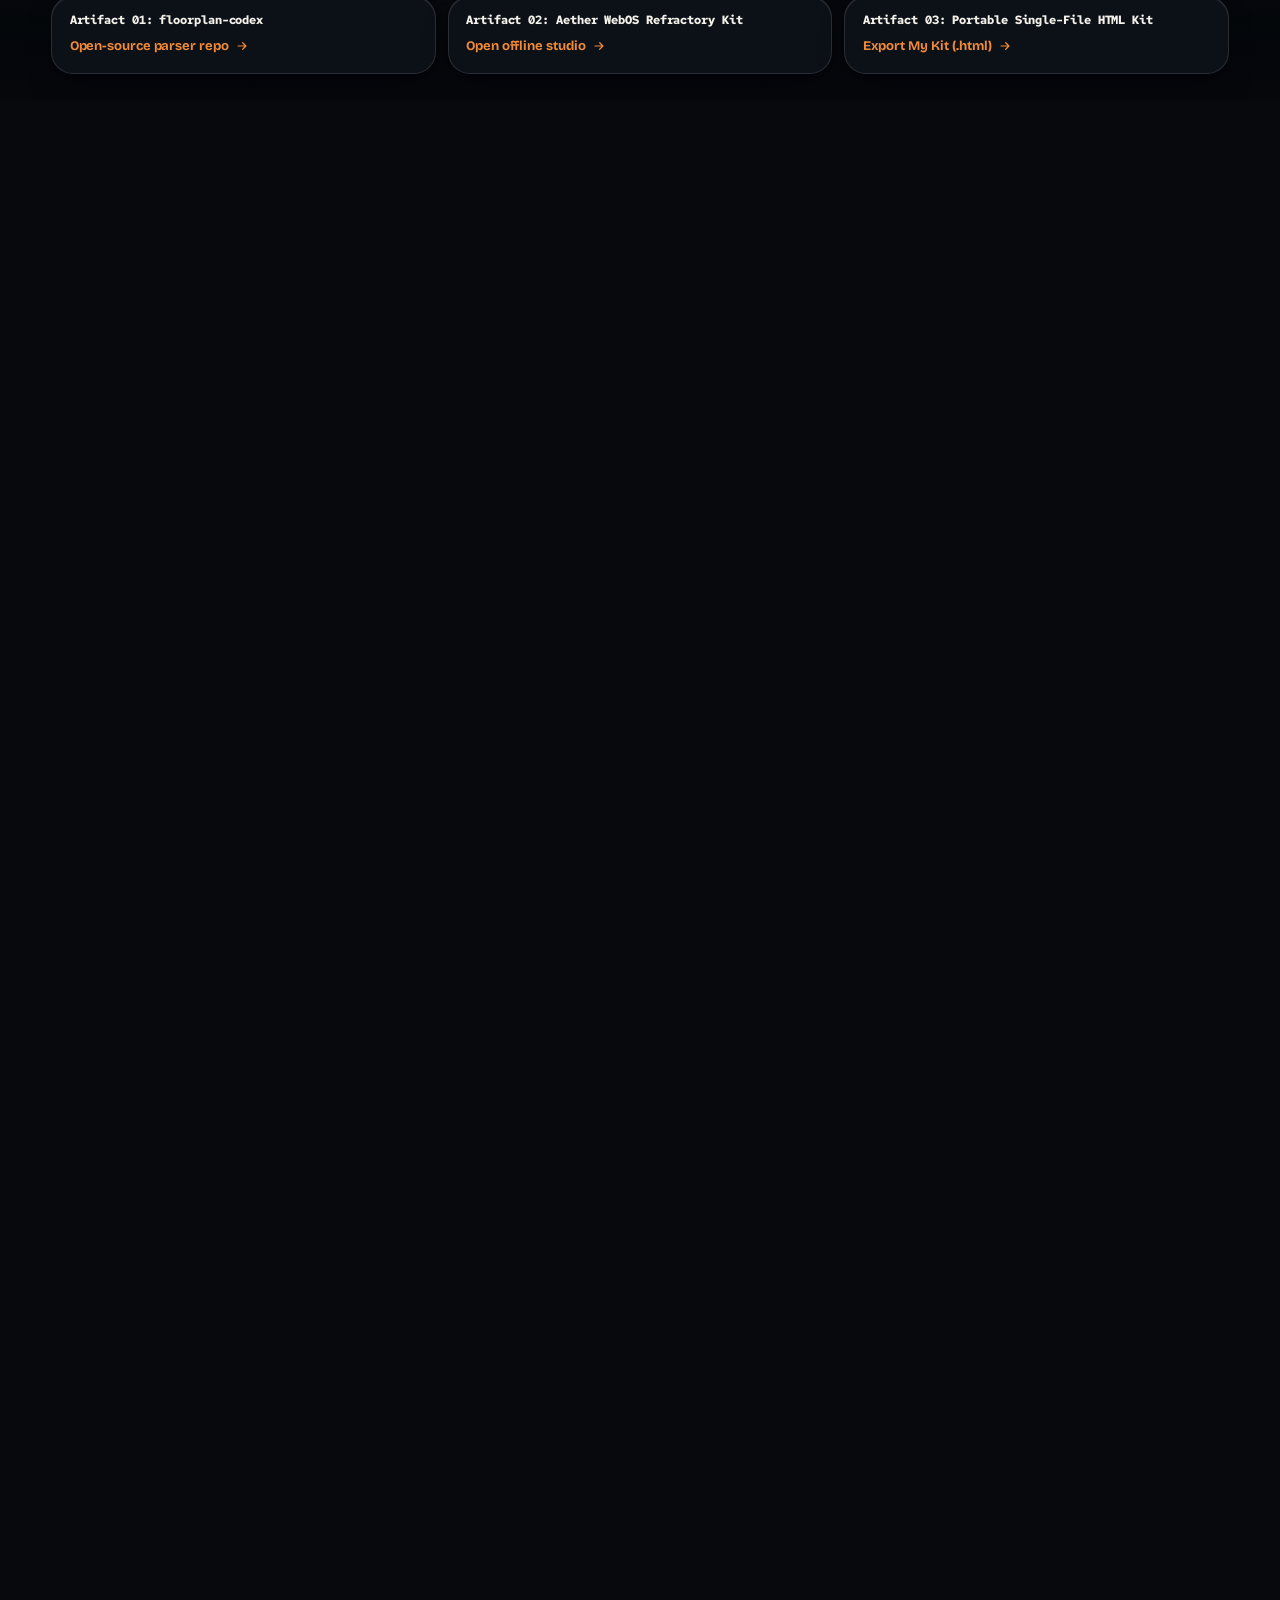
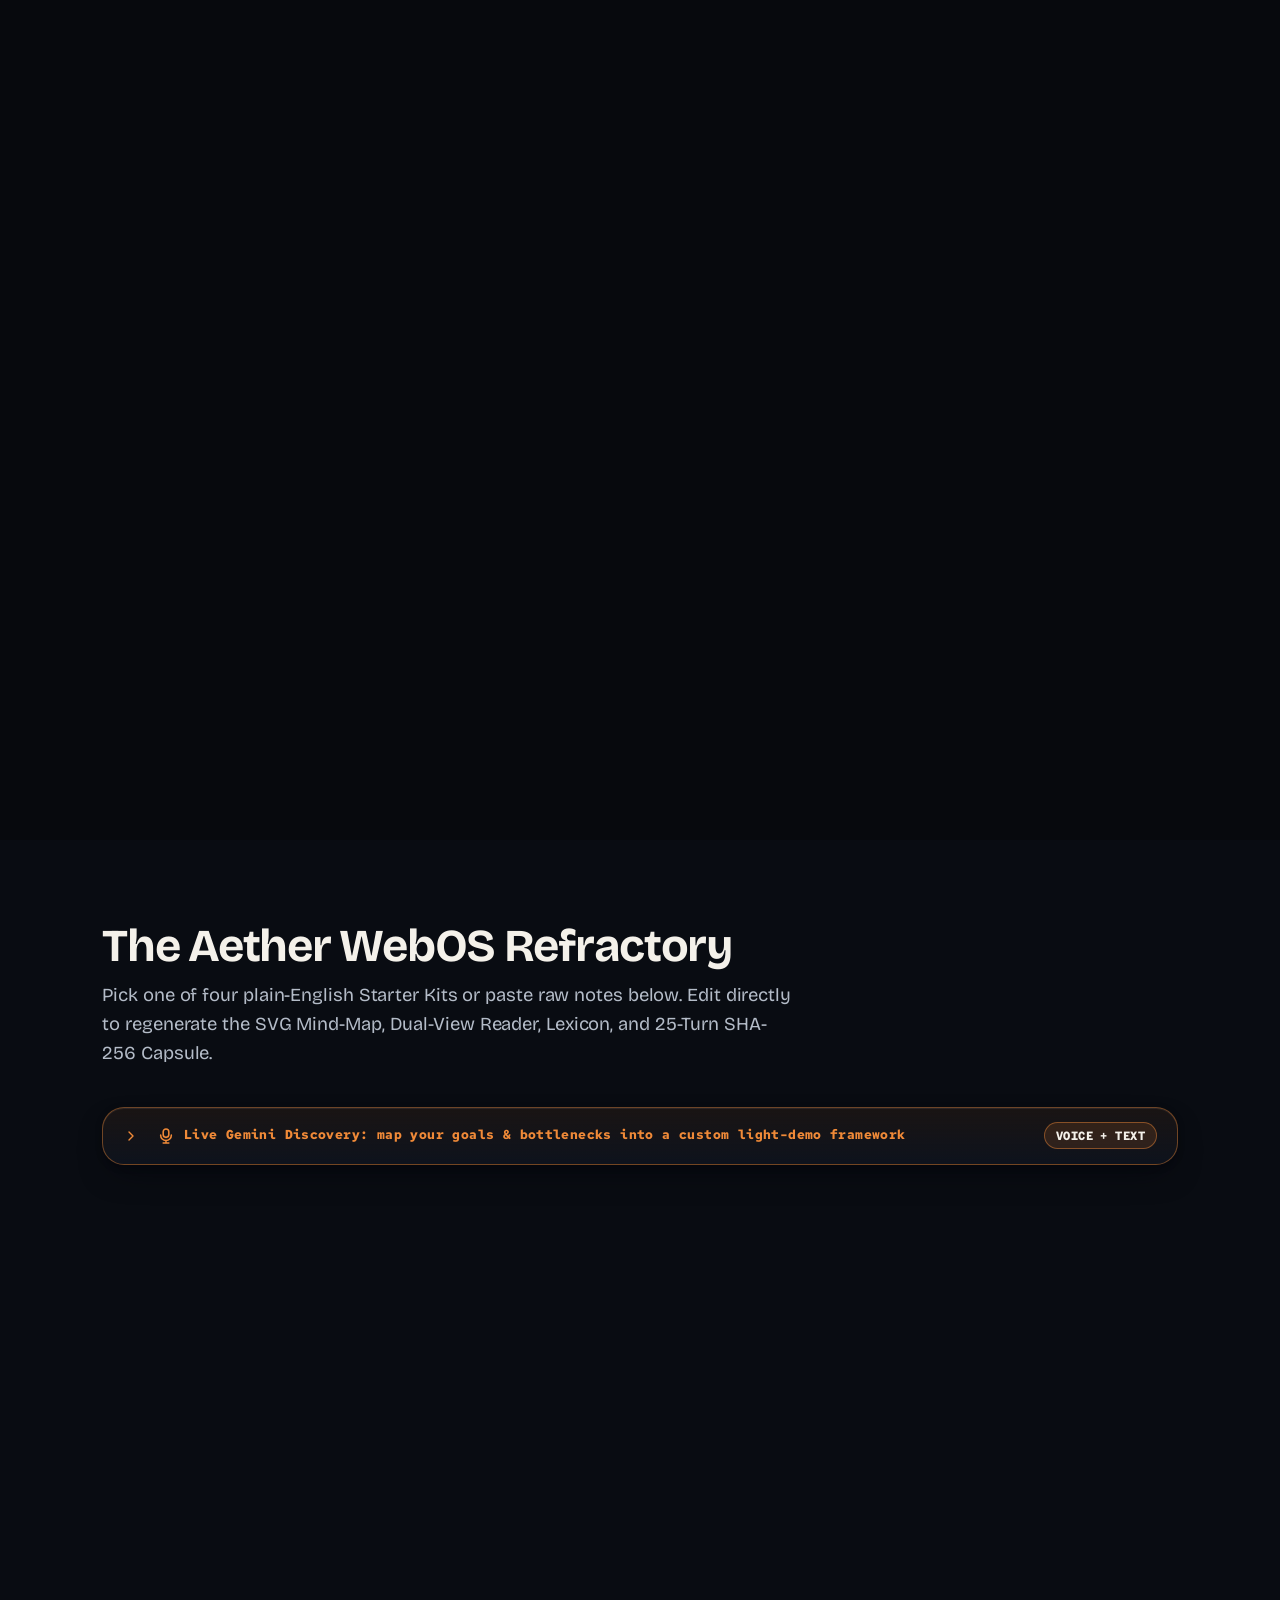
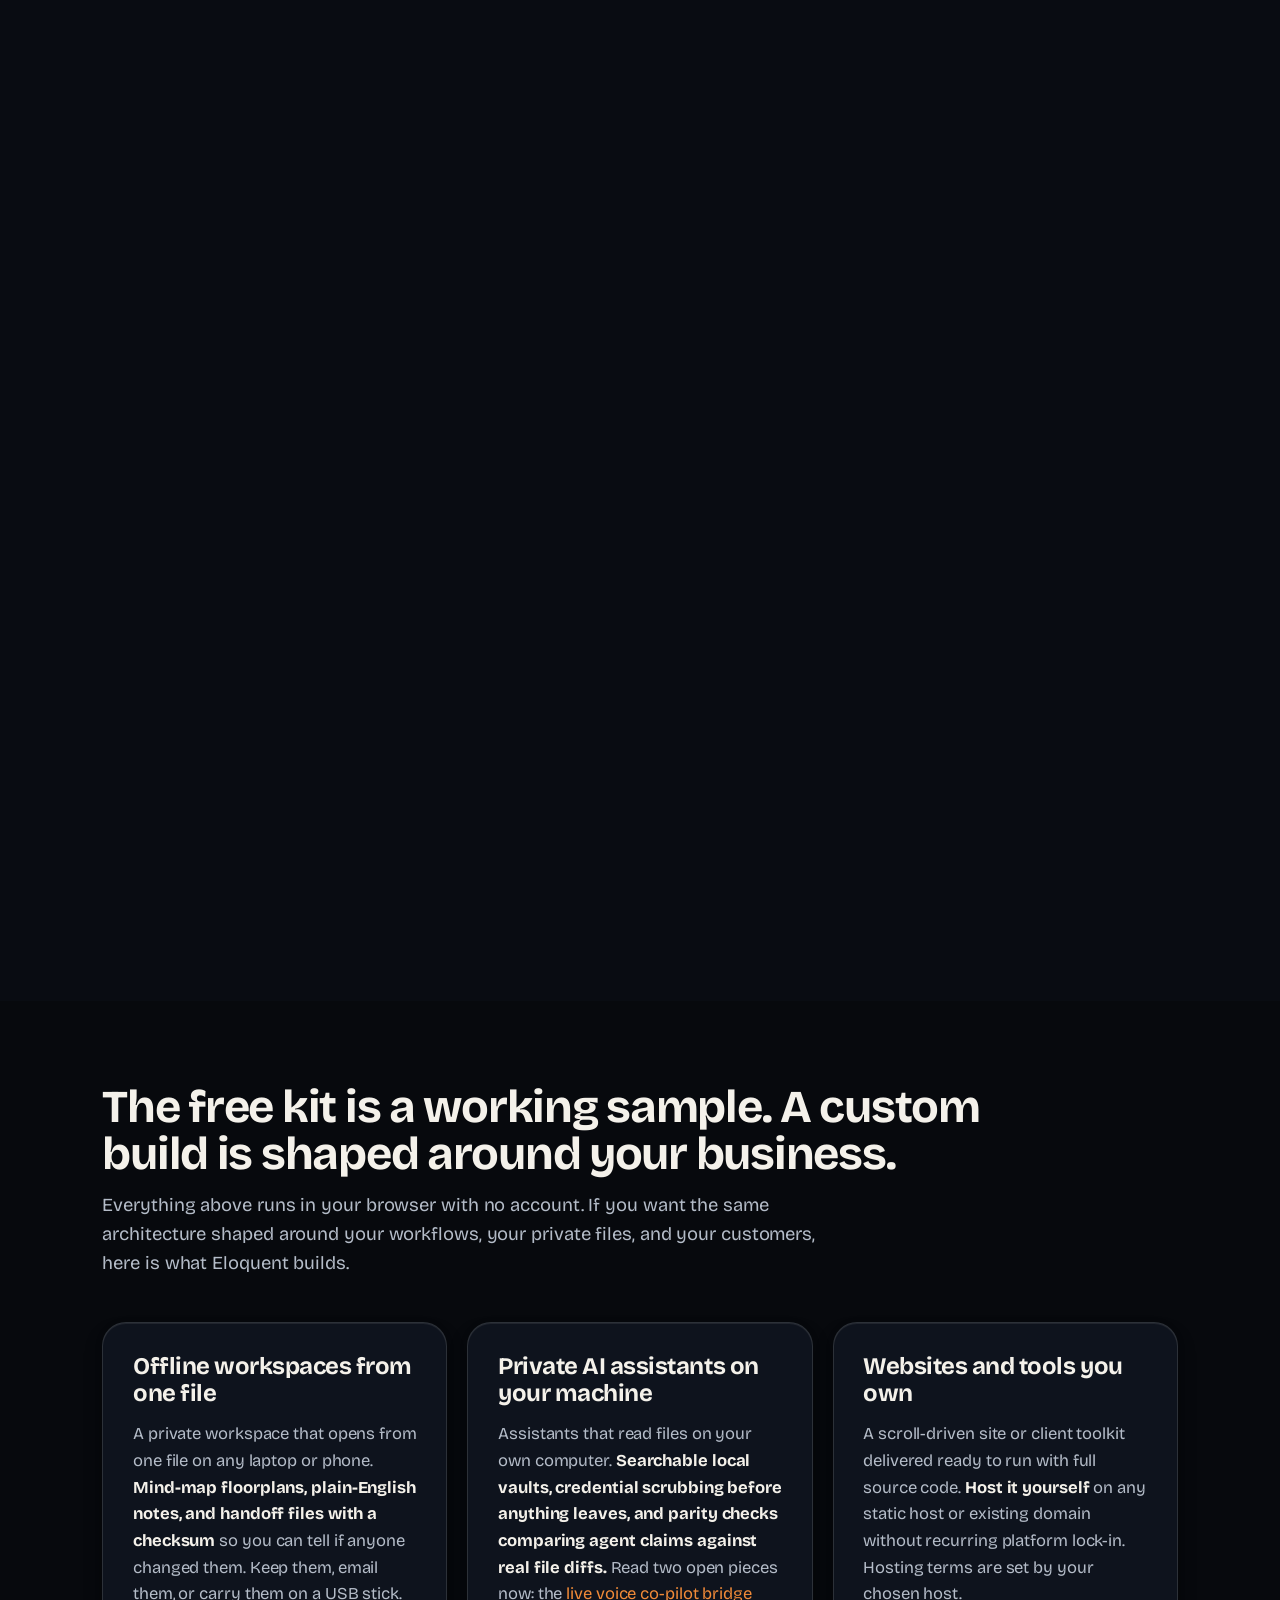
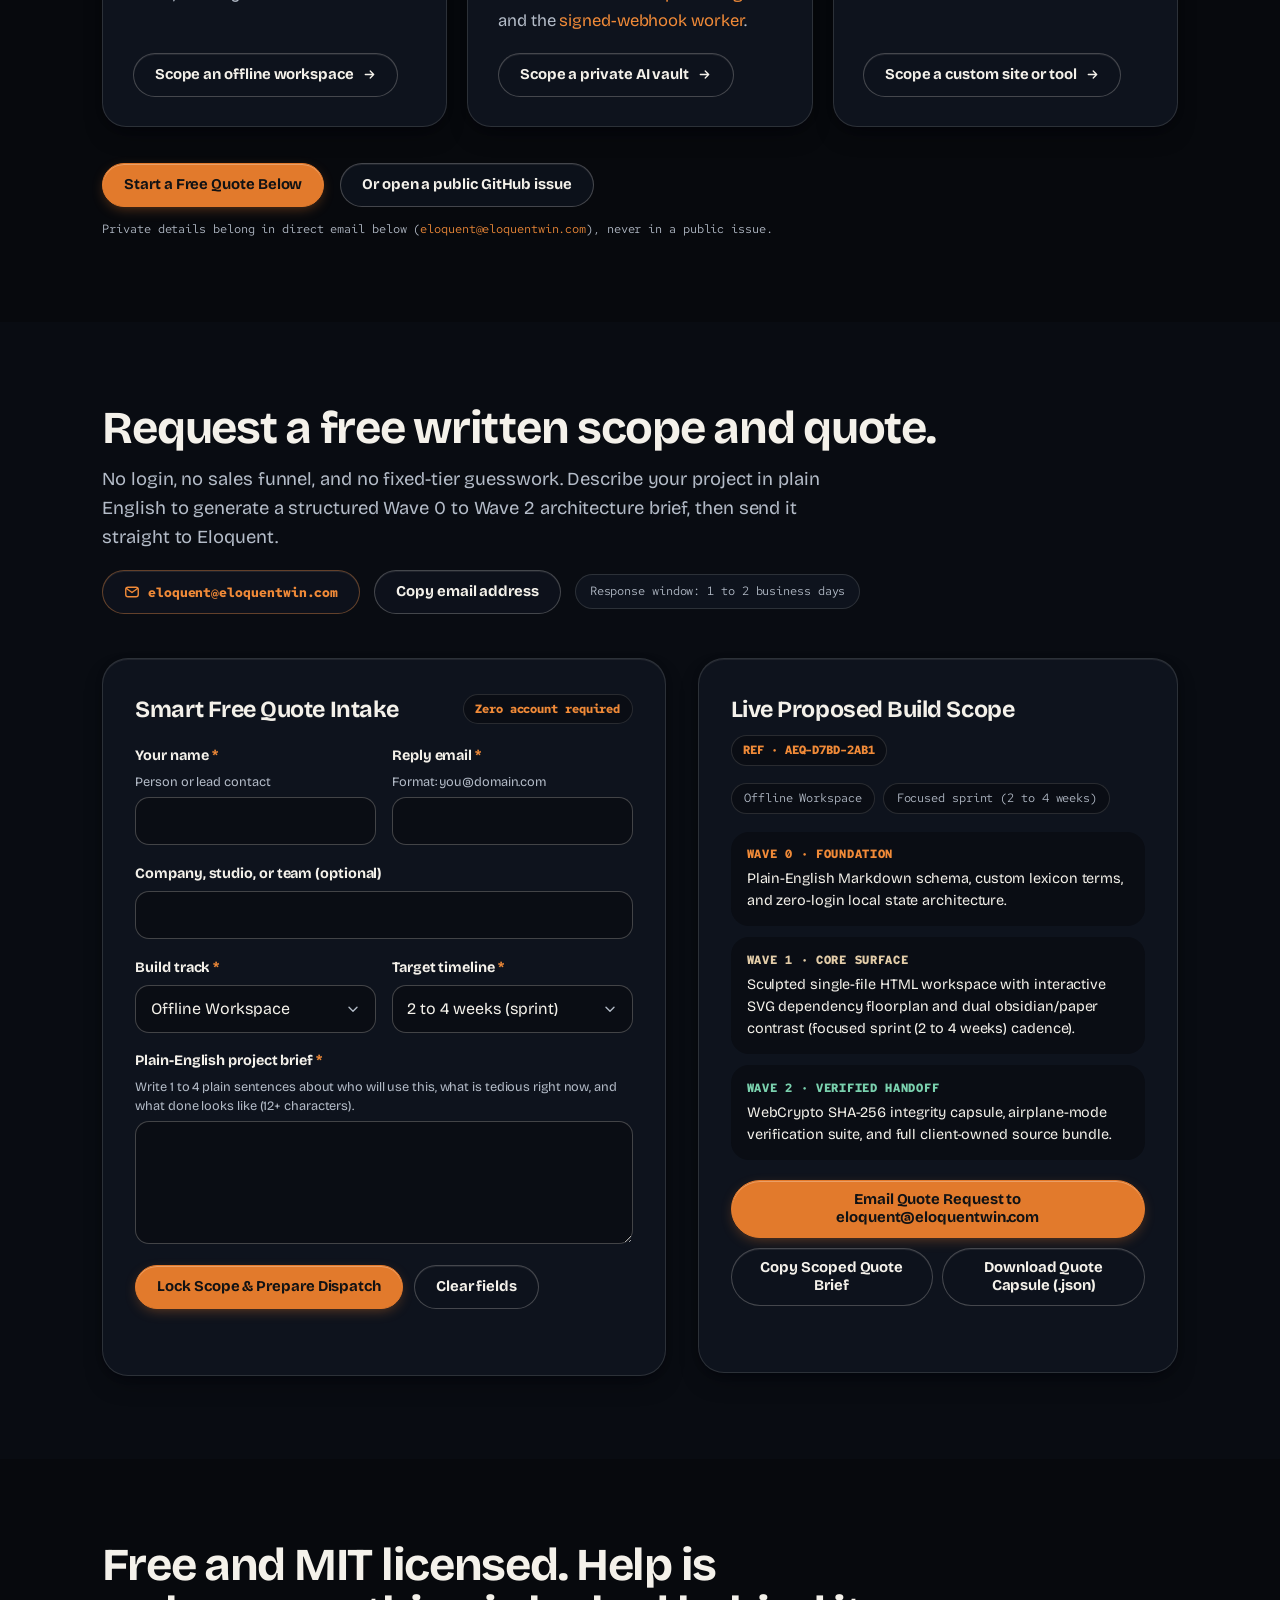
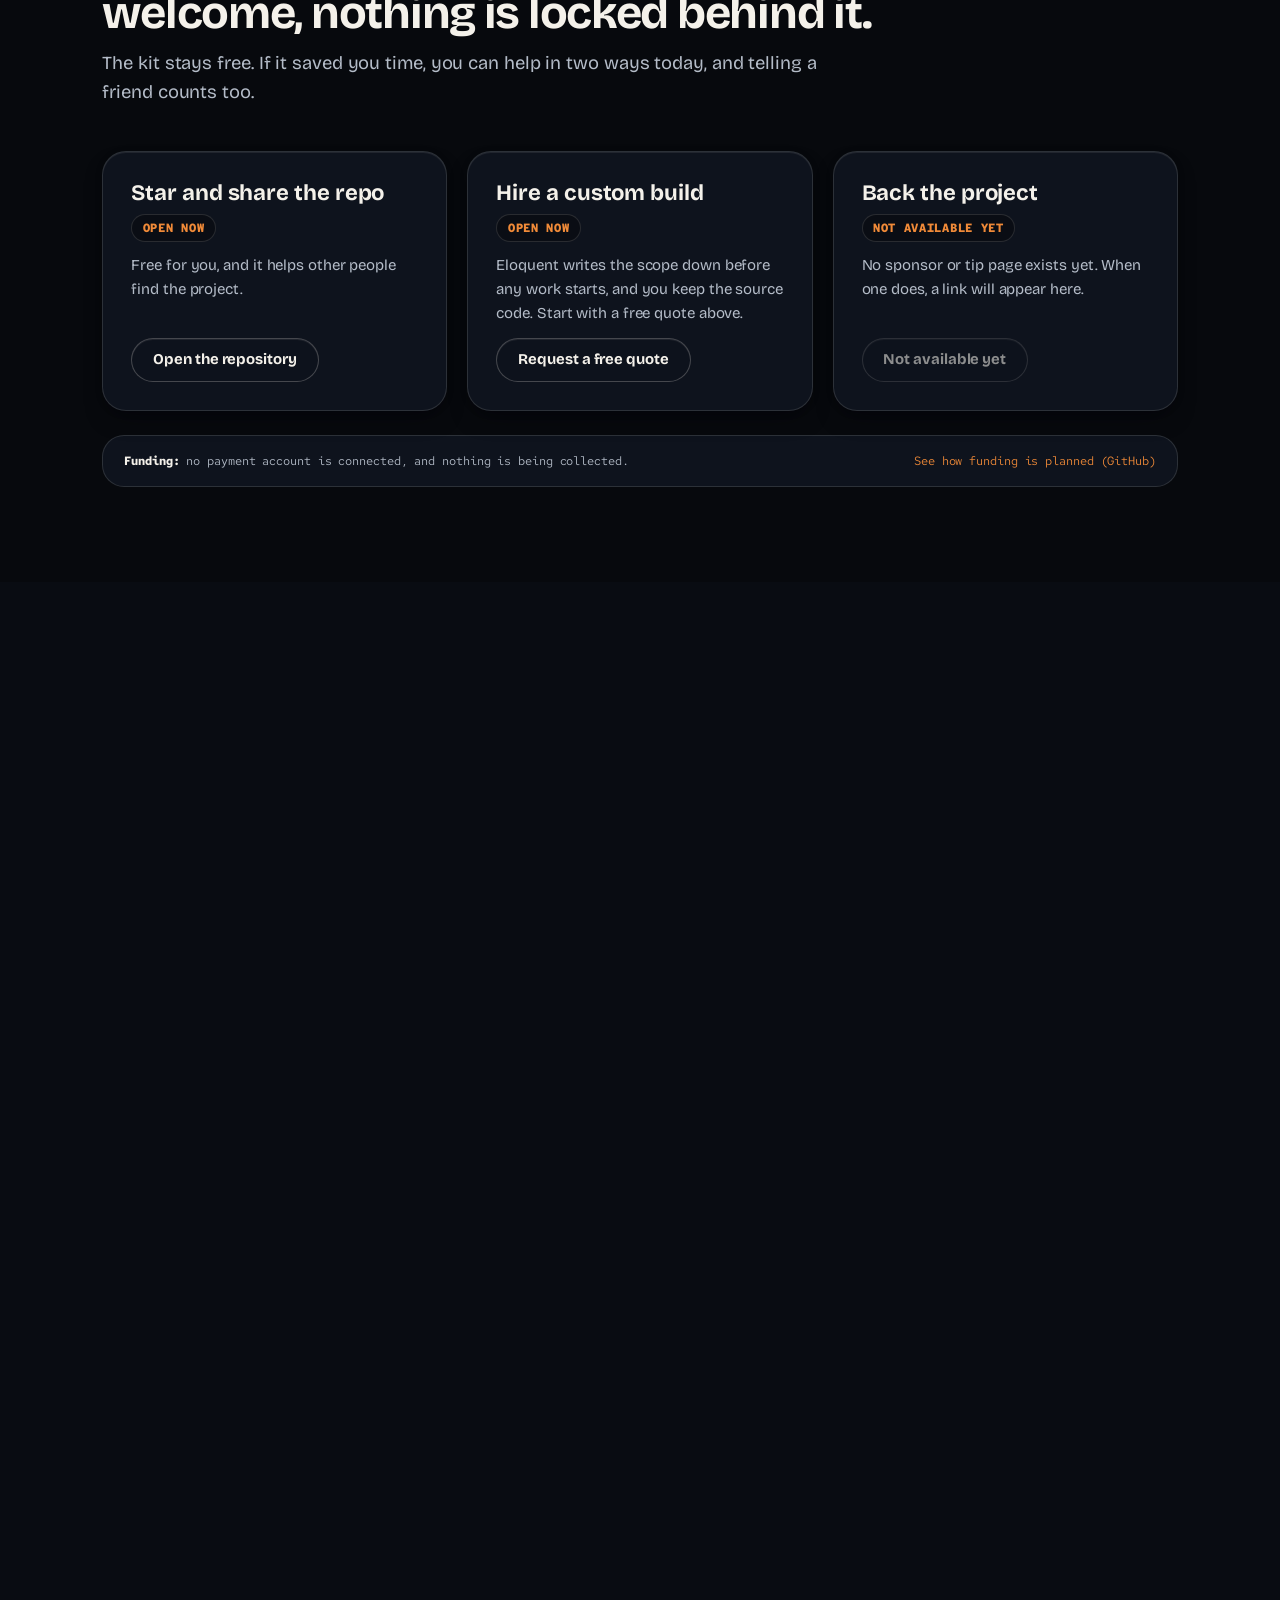
==== commit 5053ba9b: "feat(seo,aeo): add robots.txt, sitemap.xml, llms.txt, and 3-track OfferCatalog Schema.org" ====
--- a/index.html
+++ b/index.html
@@ -3,46 +3,99 @@
 <head>
 <meta charset="utf-8">
 <meta name="viewport" content="width=device-width, initial-scale=1, viewport-fit=cover">
-<title>Aether WebOS Kit : Your mind, cleaved into working software</title>
-<meta name="description" content="A free browser app that turns plain notes into a mind-map and one offline HTML file, with a 30-day guided course and custom WebOS scoping by Eloquent (@mjeanhudson-dev).">
+<title>Aether WebOS Kit : Custom AI Agent Suites, Offline WebOS Tools &amp; Workflow Automation | Eloquent</title>
+<meta name="description" content="Custom AI agent suites, offline-first WebOS tools, and business workflow automation by Eloquent (@mjeanhudson-dev). Try the free 30-day browser WebOS kit or talk to Gemini Live for a custom Wave 0..2 scope.">
 <link rel="canonical" href="https://eloquentwin.com/">
 <meta property="og:type" content="website">
 <meta property="og:site_name" content="Eloquent · Aether WebOS Kit">
-<meta property="og:title" content="Aether WebOS Kit : Your mind, cleaved into working software">
-<meta property="og:description" content="Turn plain notes into a spatial floorplan and one offline HTML file, with Gemini Live discovery and custom WebOS scoping by Eloquent.">
+<meta property="og:title" content="Aether WebOS Kit : Custom AI Agent Suites, Offline WebOS Tools &amp; Workflow Automation">
+<meta property="og:description" content="Custom AI agent suites, offline-first WebOS tools, and business workflow automation by Eloquent. Try the free 30-day browser kit or talk to Gemini Live for a custom demo scope.">
 <meta property="og:url" content="https://eloquentwin.com/">
 <meta property="og:image" content="https://eloquentwin.com/assets/artifact-poster.webp">
 <meta name="twitter:card" content="summary_large_image">
-<meta name="twitter:title" content="Aether WebOS Kit : Your mind, cleaved into working software">
-<meta name="twitter:description" content="Turn plain notes into a spatial floorplan and one offline HTML file, with Gemini Live discovery and custom WebOS scoping by Eloquent.">
+<meta name="twitter:title" content="Aether WebOS Kit : Custom AI Agent Suites, Offline WebOS Tools &amp; Workflow Automation">
+<meta name="twitter:description" content="Custom AI agent suites, offline-first WebOS tools, and business workflow automation by Eloquent. Try the free 30-day browser kit or talk to Gemini Live for a custom demo scope.">
 <meta name="twitter:image" content="https://eloquentwin.com/assets/artifact-poster.webp">
 <script type="application/ld+json">
 {
   "@context": "https://schema.org",
   "@graph": [
     {
-      "@type": "Organization",
+      "@type": ["Organization", "ProfessionalService"],
       "@id": "https://eloquentwin.com/#organization",
       "name": "Eloquent",
       "url": "https://eloquentwin.com/",
       "email": "eloquent@eloquentwin.com",
+      "description": "Custom AI agent suites, offline-first WebOS tools, local AI vaults, and deterministic business and industrial workflow automation.",
+      "areaServed": [
+        { "@type": "Country", "name": "US" },
+        "Worldwide"
+      ],
+      "knowsAbout": [
+        "Custom AI Agent Suites",
+        "Offline-First WebOS Applications",
+        "Business Workflow Automation",
+        "Model Context Protocol (MCP) Servers",
+        "Google Gemini Live Voice Concierges",
+        "Cloudflare Edge Workers"
+      ],
       "sameAs": [
         "https://github.com/mjeanhudson-dev",
-        "https://github.com/mjeanhudson-dev/aether-webos-kit"
+        "https://github.com/mjeanhudson-dev/aether-webos-kit",
+        "https://github.com/mjeanhudson-dev/floorplan-codex"
       ],
       "contactPoint": {
         "@type": "ContactPoint",
         "email": "eloquent@eloquentwin.com",
         "contactType": "customer support",
+        "areaServed": "US",
         "url": "https://eloquentwin.com/#act-contact",
         "availableLanguage": ["en"]
+      },
+      "hasOfferCatalog": {
+        "@type": "OfferCatalog",
+        "name": "Eloquent WebOS & AI Automation Tracks",
+        "itemListElement": [
+          {
+            "@type": "Offer",
+            "itemOffered": {
+              "@type": "SoftwareApplication",
+              "name": "Free 30-Day Aether WebOS Kit",
+              "applicationCategory": "BusinessApplication",
+              "operatingSystem": "Web Browser",
+              "description": "Free offline-capable browser WebOS studio that turns plain-English notes into an SVG Mind-Map, Lexicon, and single-file HTML export."
+            },
+            "price": "0",
+            "priceCurrency": "USD"
+          },
+          {
+            "@type": "Offer",
+            "itemOffered": {
+              "@type": "Service",
+              "name": "Custom Offline-First WebOS Kits & Local AI Vaults",
+              "serviceType": "Custom Software Development",
+              "areaServed": "US",
+              "description": "Private offline-first browser workspaces, field-engineer runbooks, and SHA-256-verified local AI vaults with a free Wave 0..2 scoping quote."
+            }
+          },
+          {
+            "@type": "Offer",
+            "itemOffered": {
+              "@type": "Service",
+              "name": "Business & Industrial MCP Agent Suites & Workflow Automation",
+              "serviceType": "AI & Workflow Automation Consulting",
+              "areaServed": "US",
+              "description": "Custom MCP servers, Gemini Live voice/text discovery concierges, and Cloudflare Edge workflow automation with a free Wave 0..2 scoping quote."
+            }
+          }
+        ]
       }
     },
     {
       "@type": "WebSite",
       "@id": "https://eloquentwin.com/#website",
       "url": "https://eloquentwin.com/",
-      "name": "Aether WebOS Kit",
+      "name": "Aether WebOS Kit | Eloquent",
       "publisher": { "@id": "https://eloquentwin.com/#organization" }
     },
     {
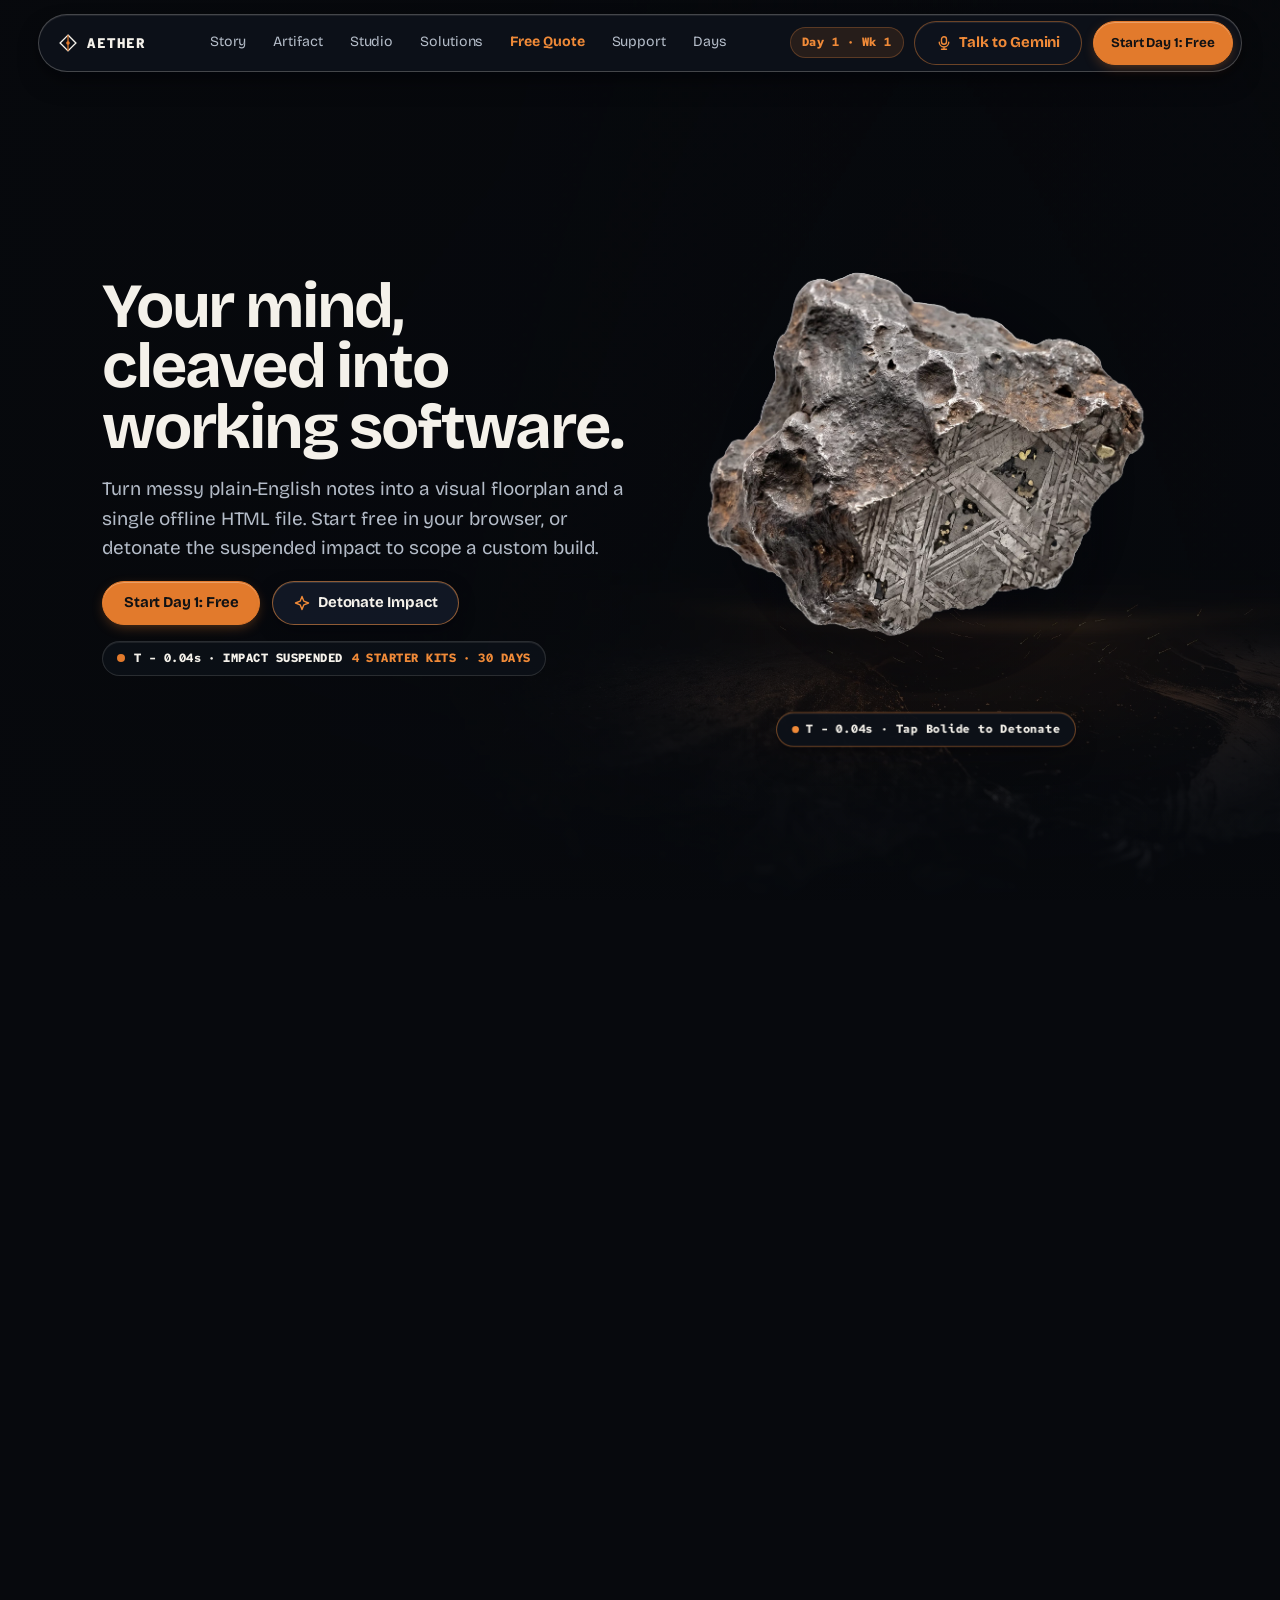
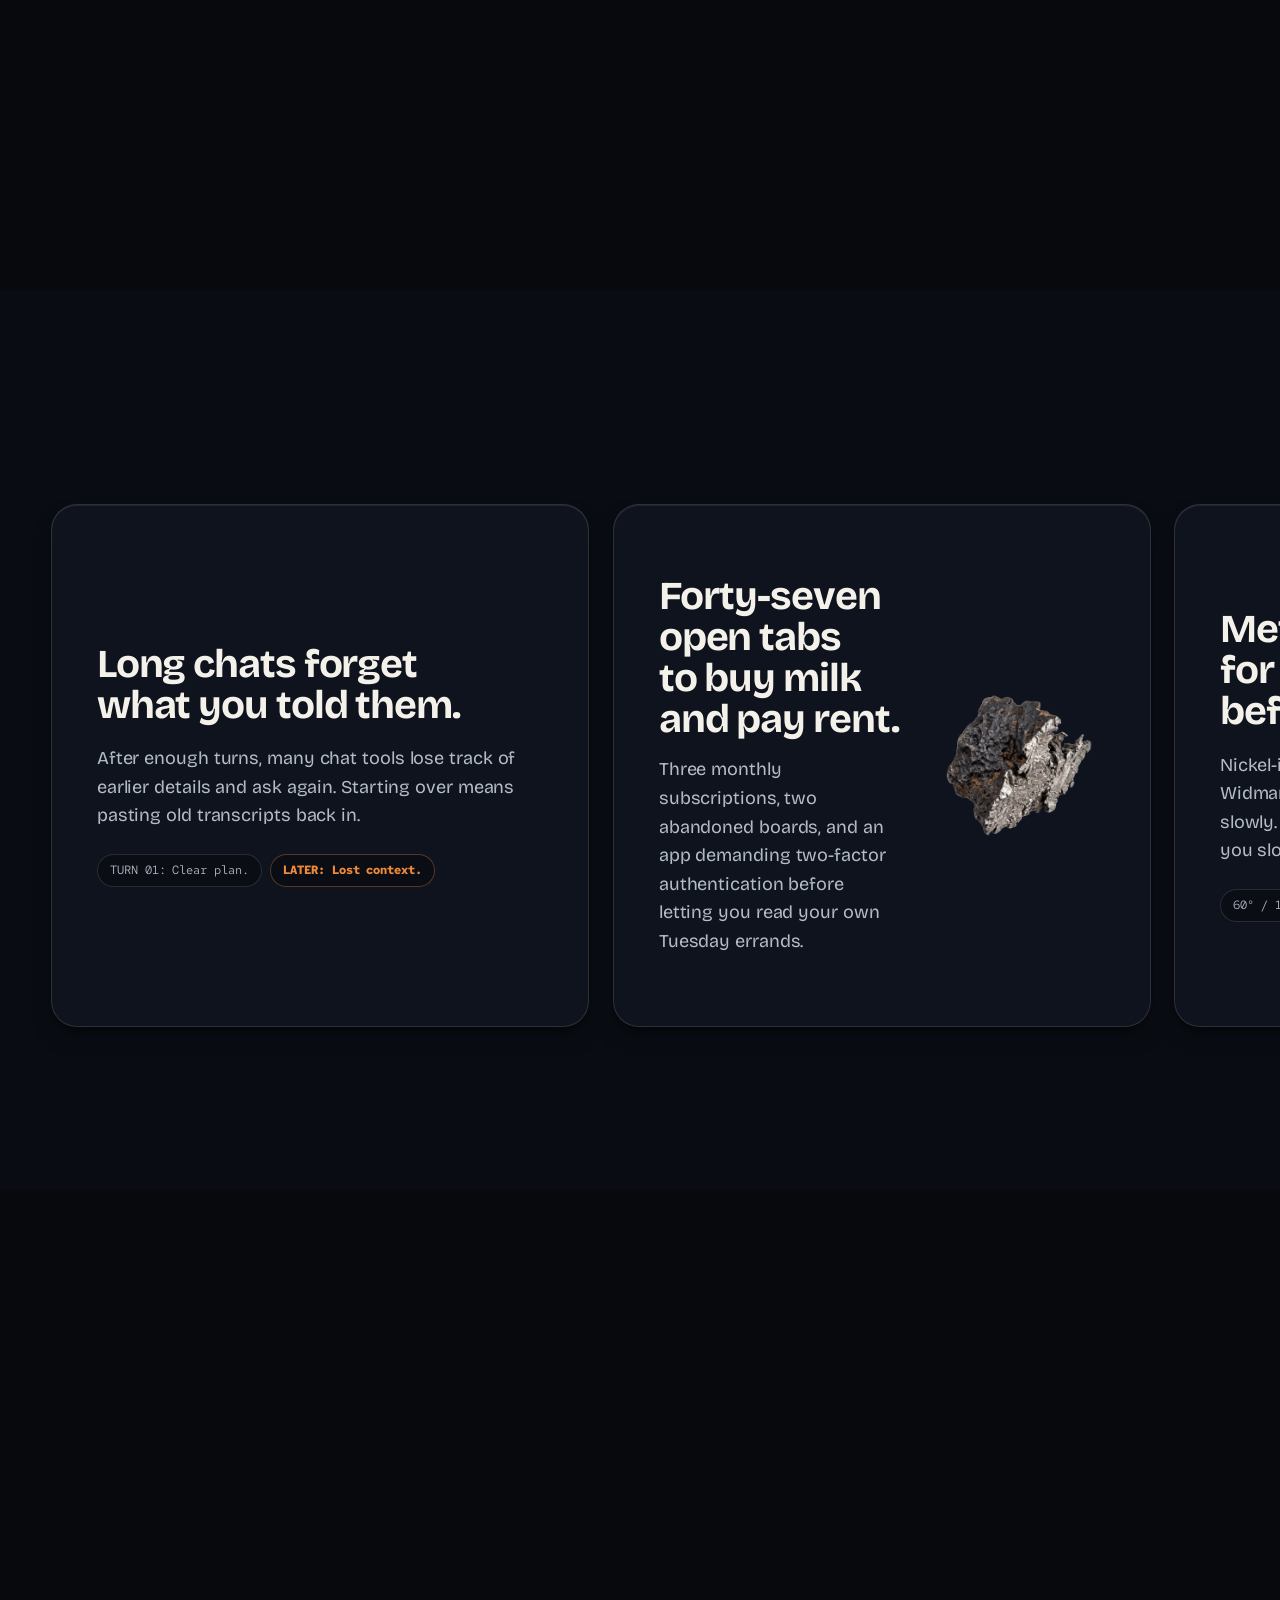
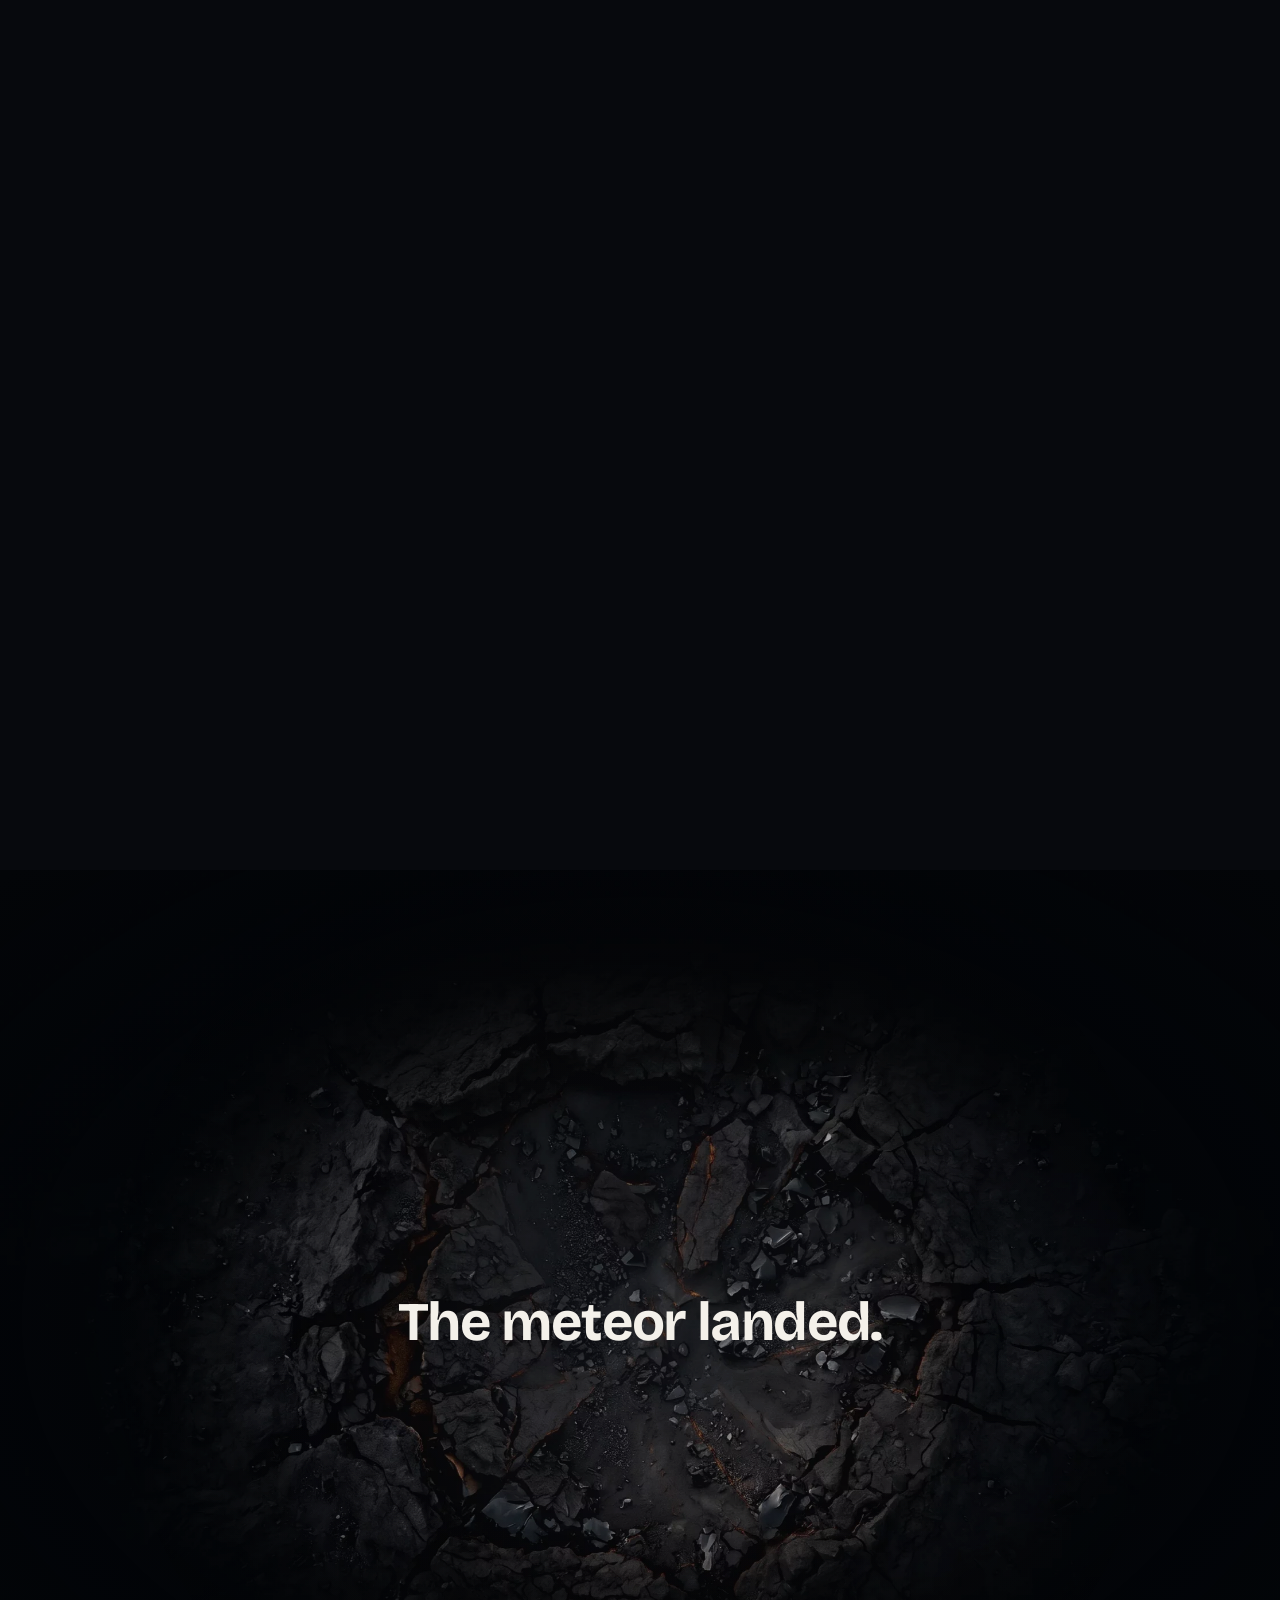
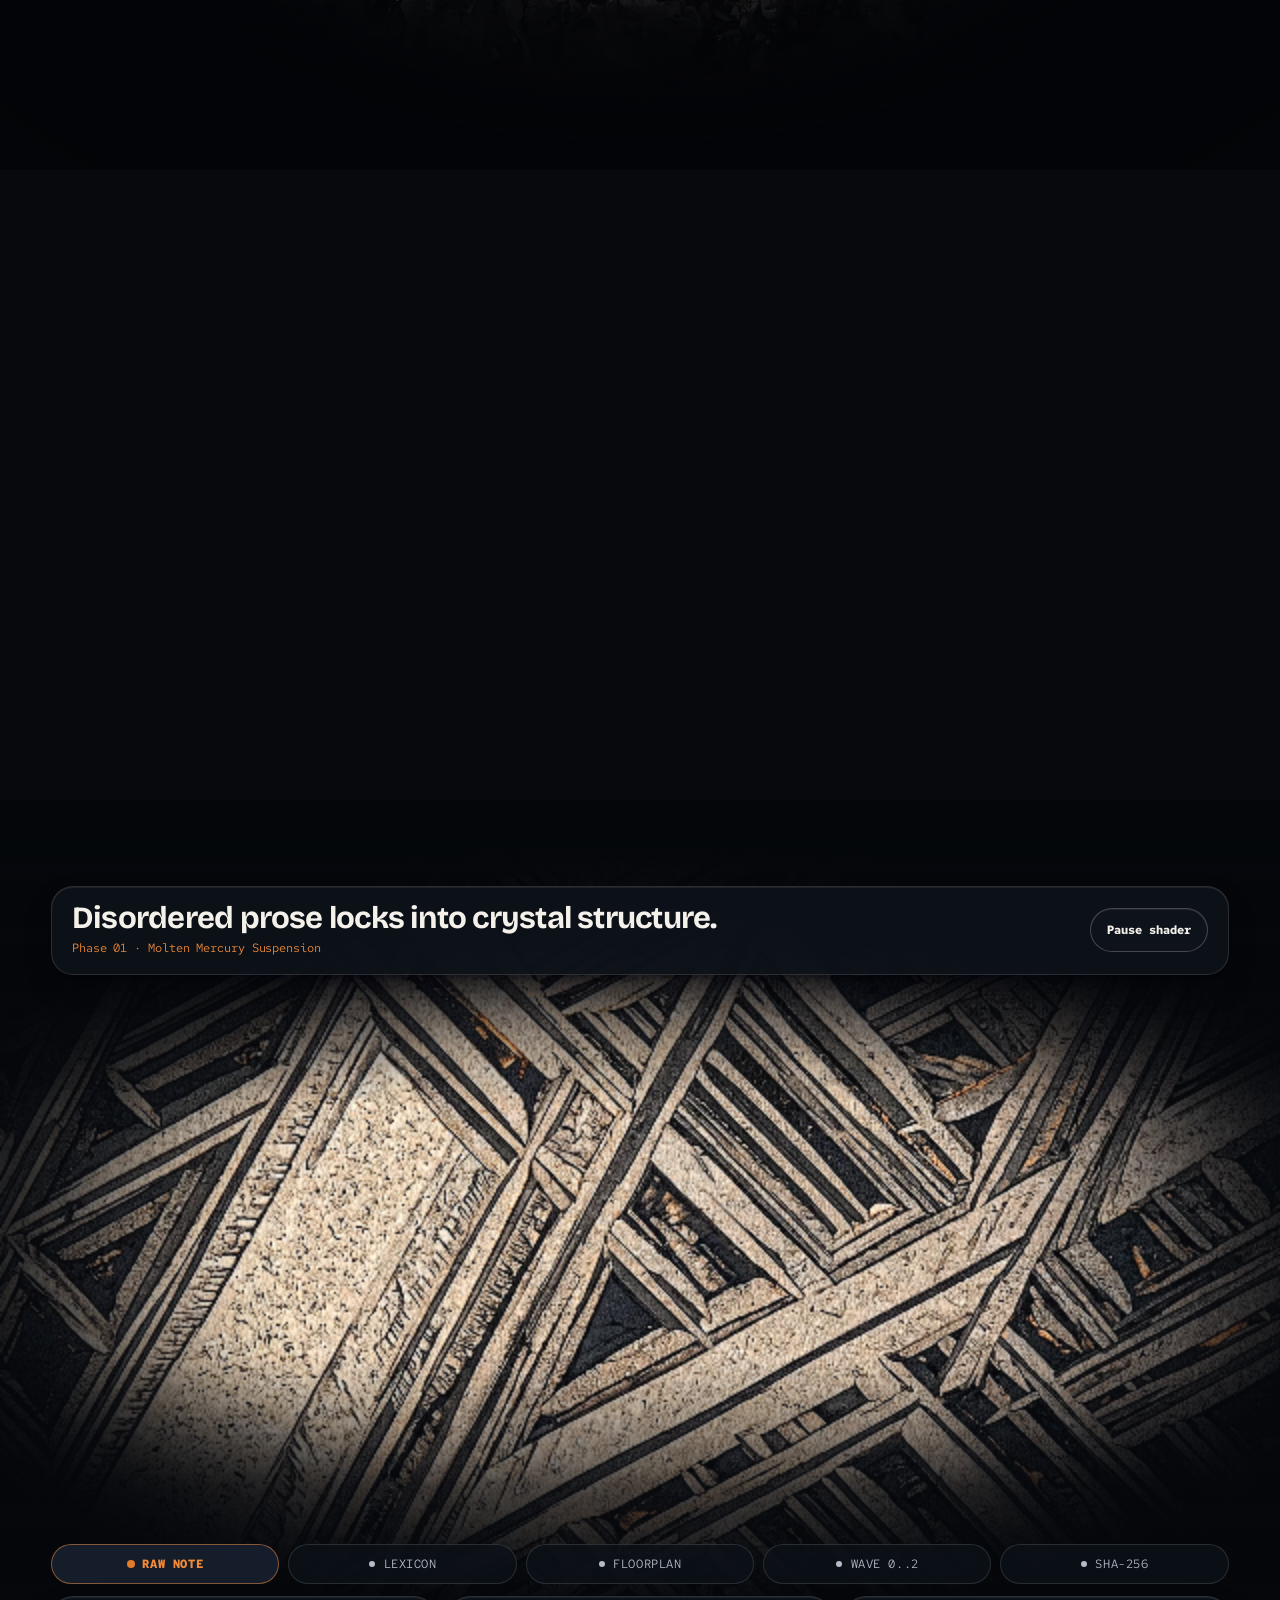
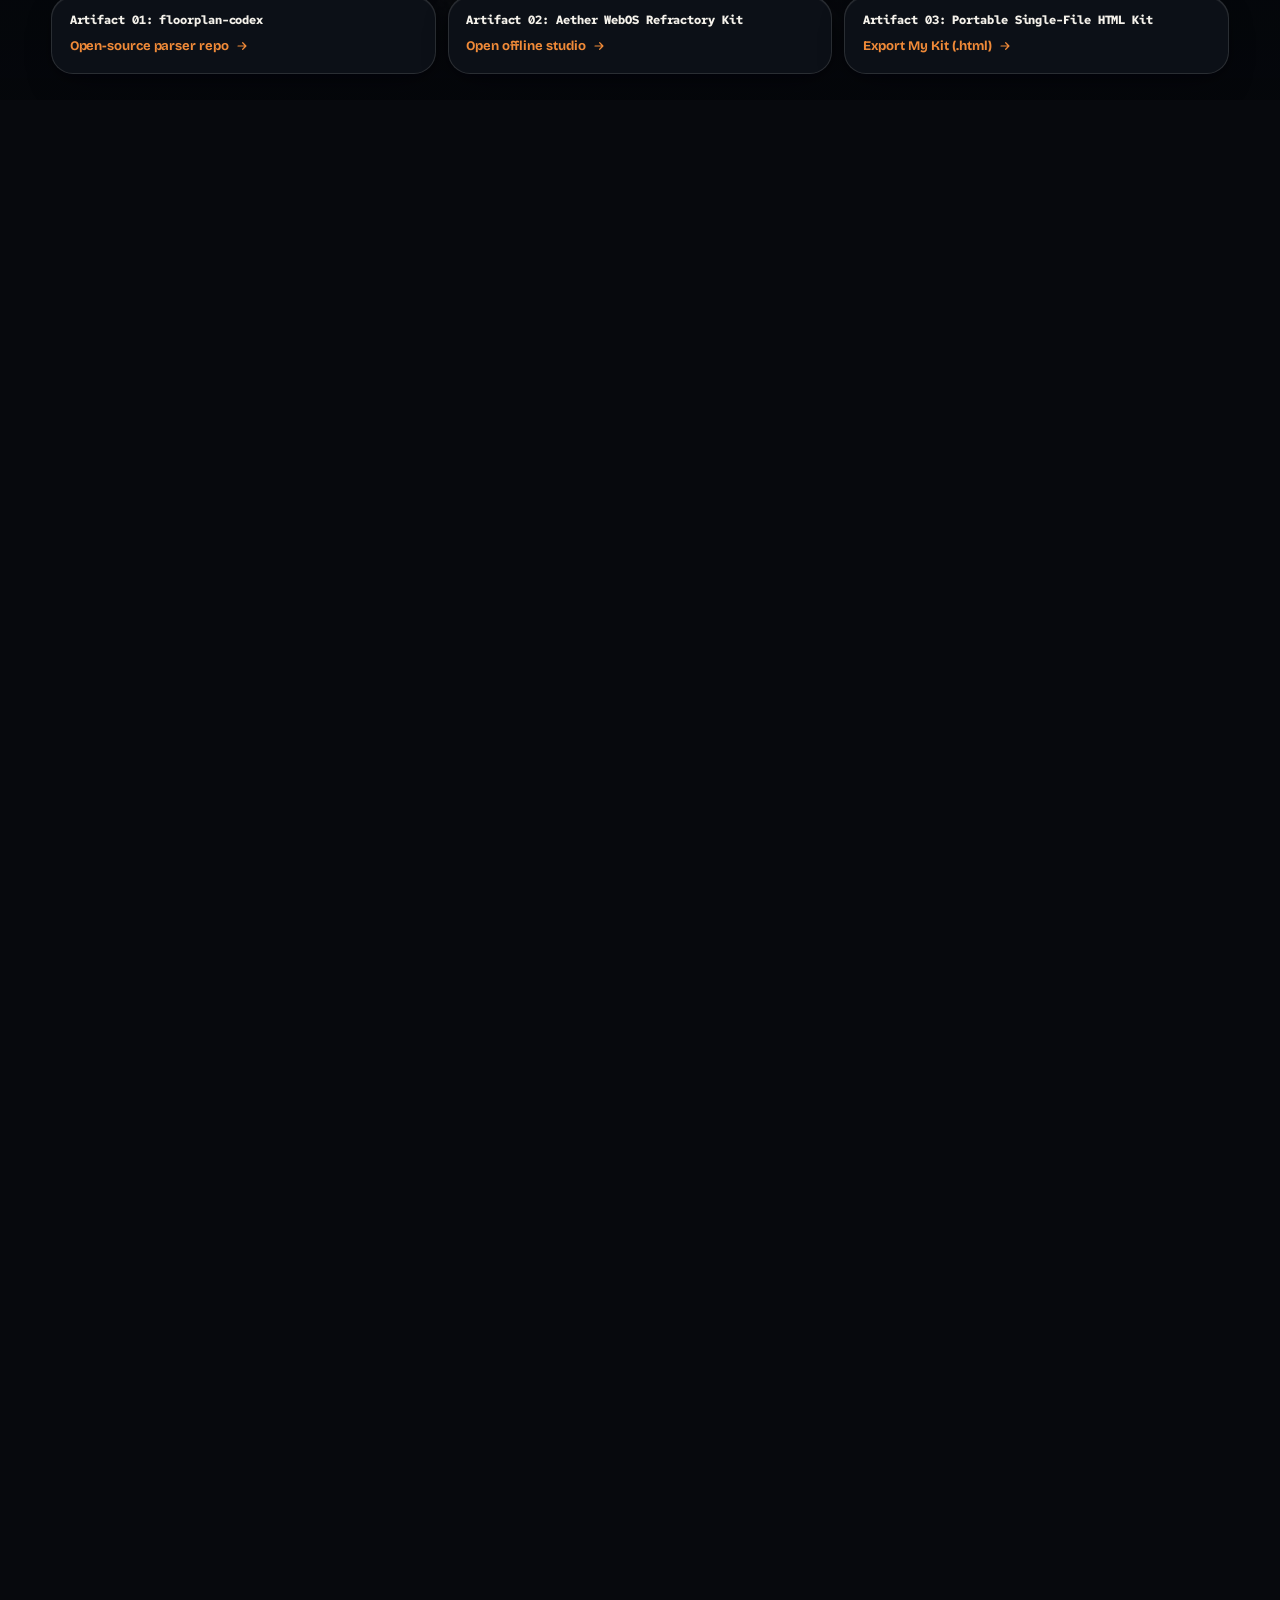
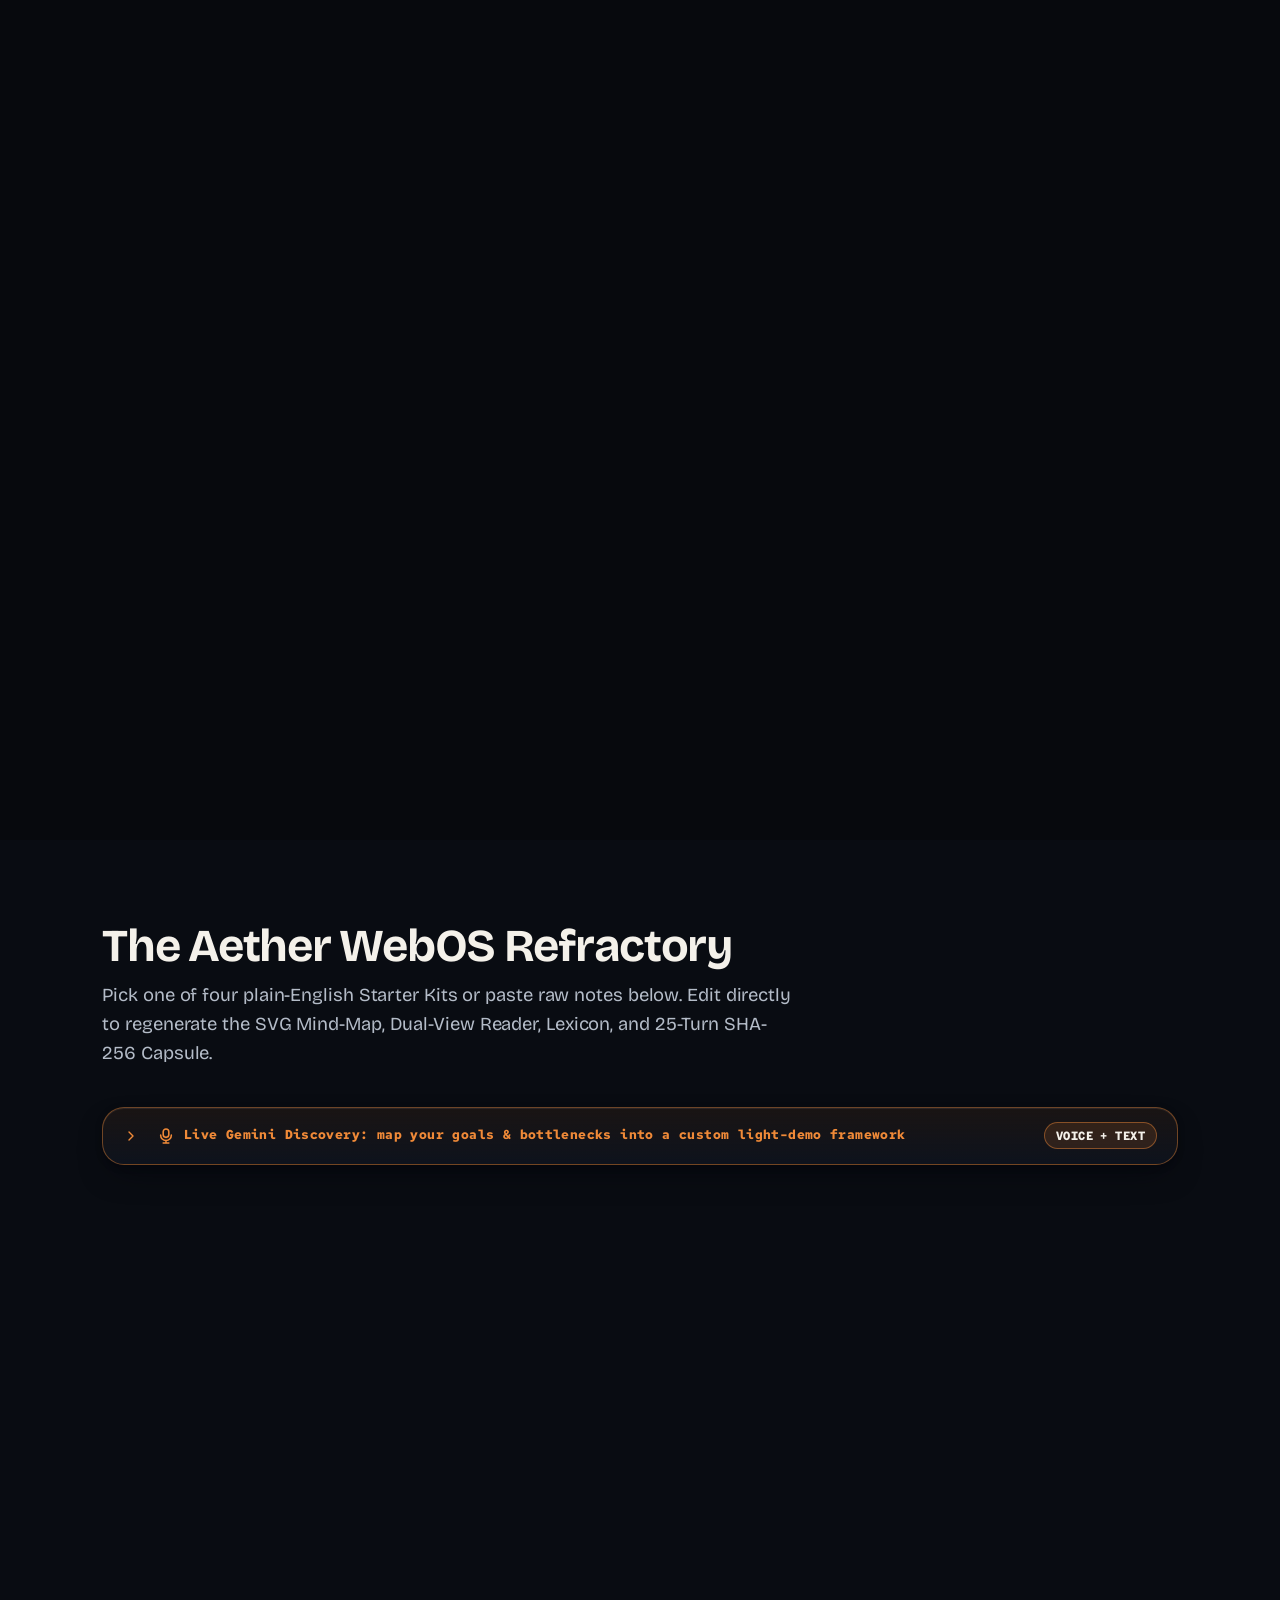
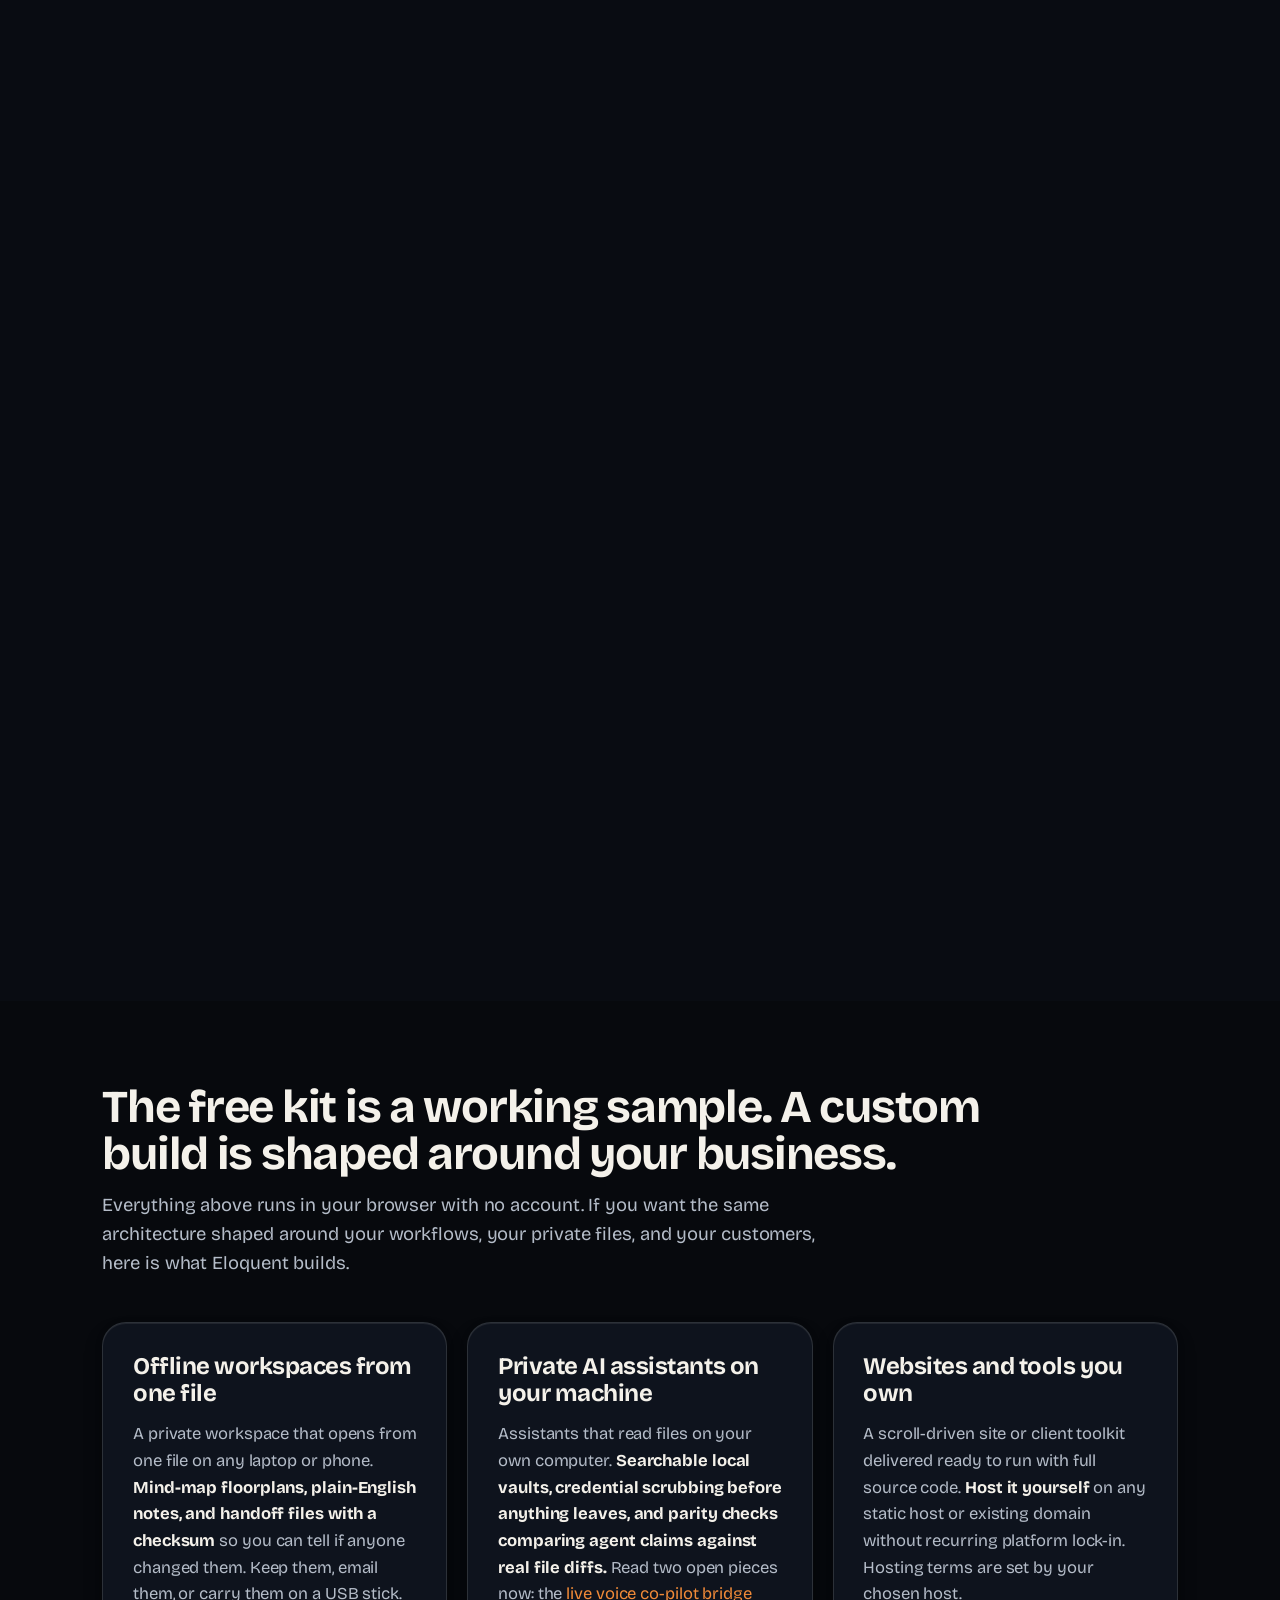
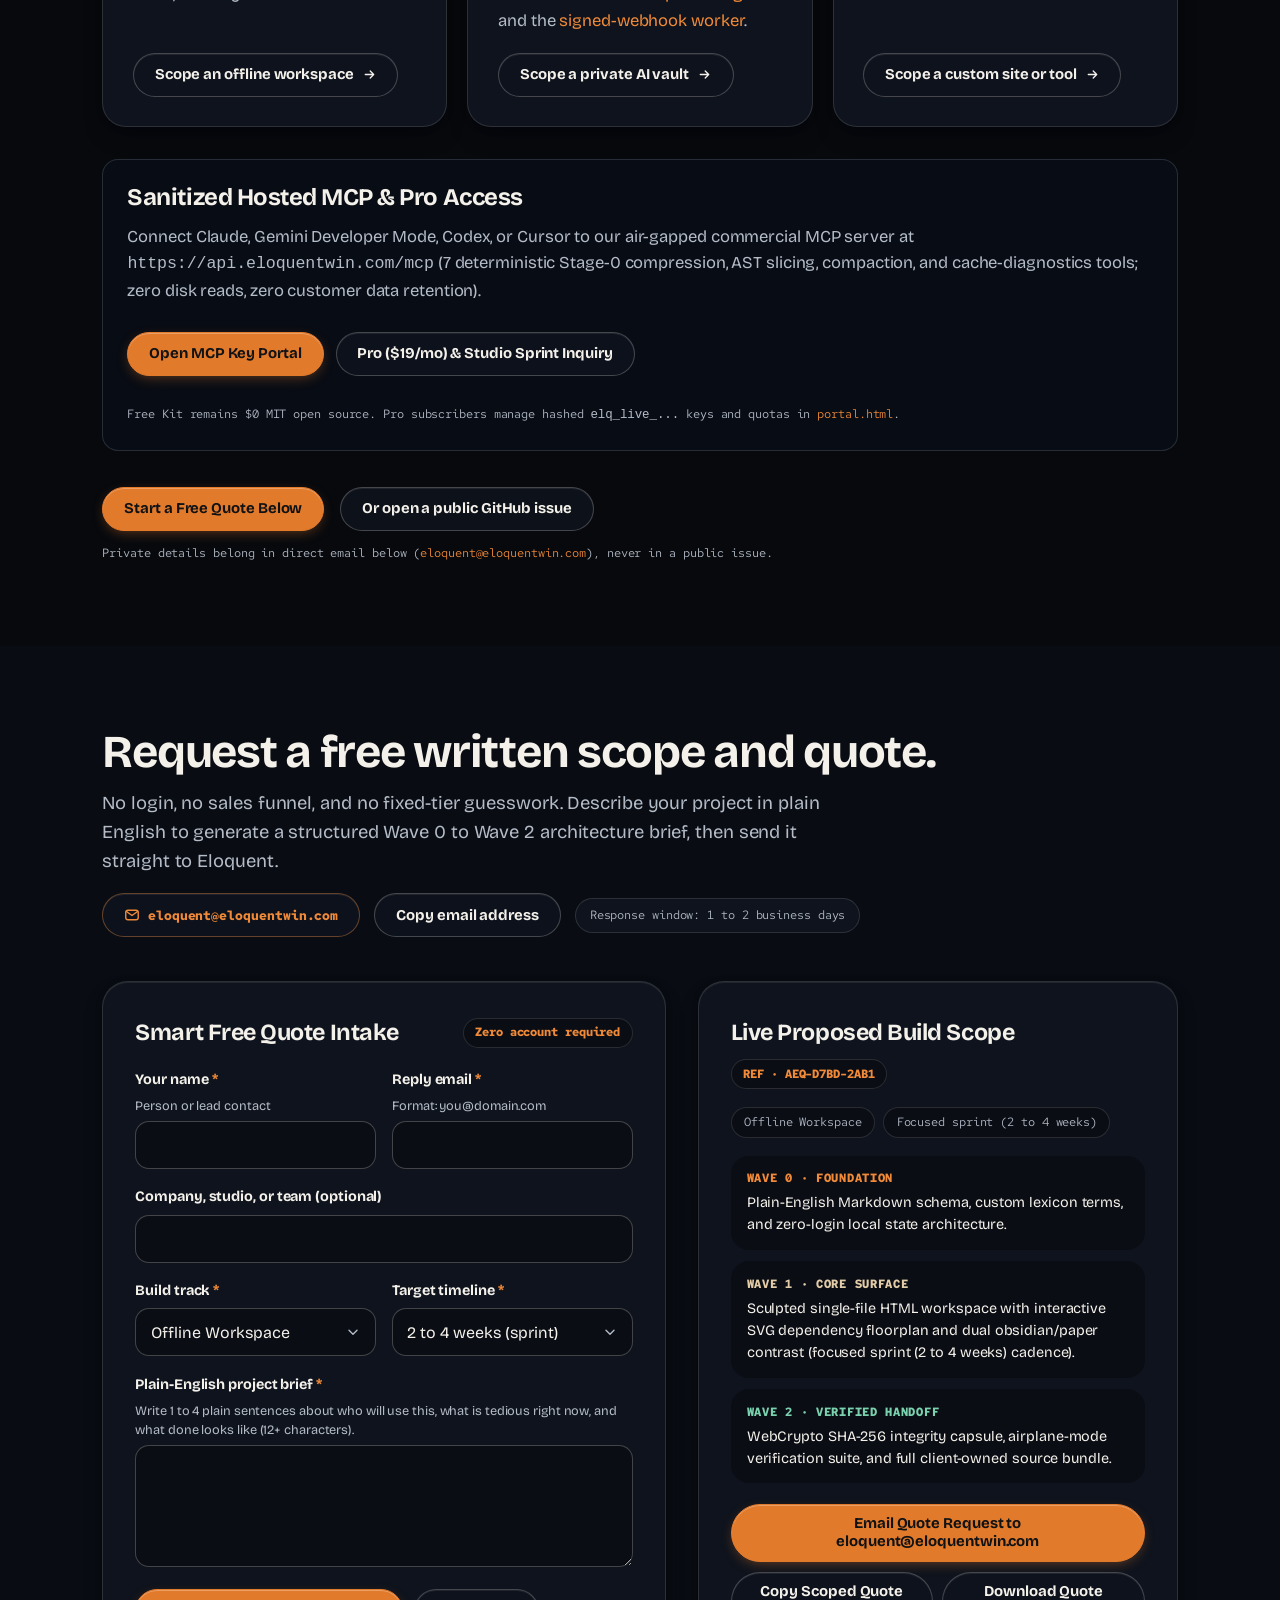
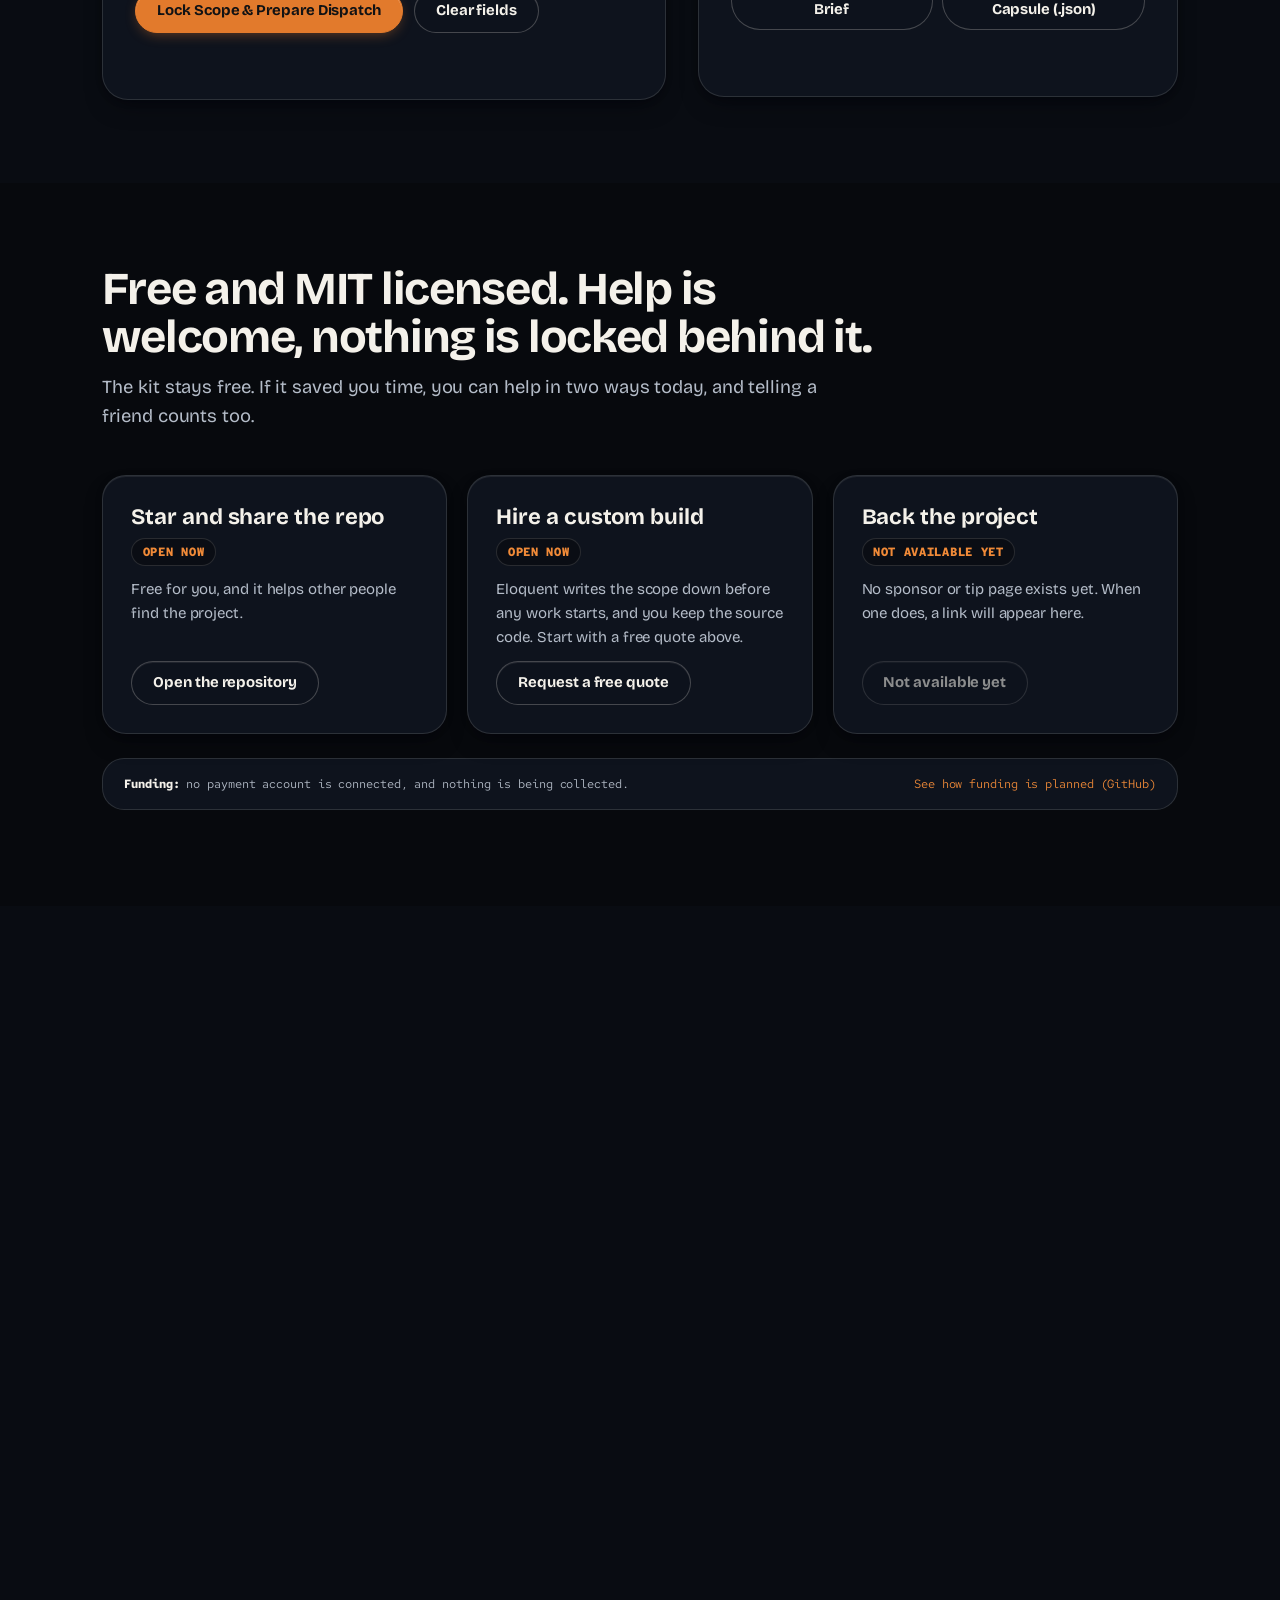
==== commit 8adce9ba: "feat(paywall): add sanitized commercial MCP pricing block and Clerk subscriber key portal" ====
--- a/index.html
+++ b/index.html
@@ -599,6 +599,16 @@
         </li>
       </ul>
 
+      <div id="pricing" class="solutions-cta" style="margin-top:2rem;padding:1.5rem;border:1px solid rgba(148,163,184,0.22);border-radius:16px;background:rgba(10,15,24,0.72);">
+        <h3 class="solutions-row__title" style="margin-top:0;">Sanitized Hosted MCP &amp; Pro Access</h3>
+        <p class="solutions-row__body">Connect Claude, Gemini Developer Mode, Codex, or Cursor to our air-gapped commercial MCP server at <code>https://api.eloquentwin.com/mcp</code> (7 deterministic Stage-0 compression, AST slicing, compaction, and cache-diagnostics tools; zero disk reads, zero customer data retention).</p>
+        <div style="display:flex;flex-wrap:wrap;gap:12px;margin:1rem 0;">
+          <a class="btn btn--primary" href="portal.html">Open MCP Key Portal</a>
+          <a class="btn btn--ghost" href="#act-contact">Pro ($19/mo) &amp; Studio Sprint Inquiry</a>
+        </div>
+        <p class="solutions-cta__note">Free Kit remains $0 MIT open source. Pro subscribers manage hashed <code>elq_live_...</code> keys and quotas in <a class="site-foot__link" href="portal.html">portal.html</a>.</p>
+      </div>
+
       <div class="solutions-cta">
         <a class="btn btn--primary" href="#act-contact">Start a Free Quote Below</a>
         <a class="btn btn--ghost" href="https://github.com/mjeanhudson-dev/aether-webos-kit/issues/new?title=Scoping%20request&amp;body=What%20are%20you%20trying%20to%20build%3F%0AWho%20will%20use%20it%3F%0AAny%20deadline%3F" target="_blank" rel="noopener noreferrer">Or open a public GitHub issue</a>
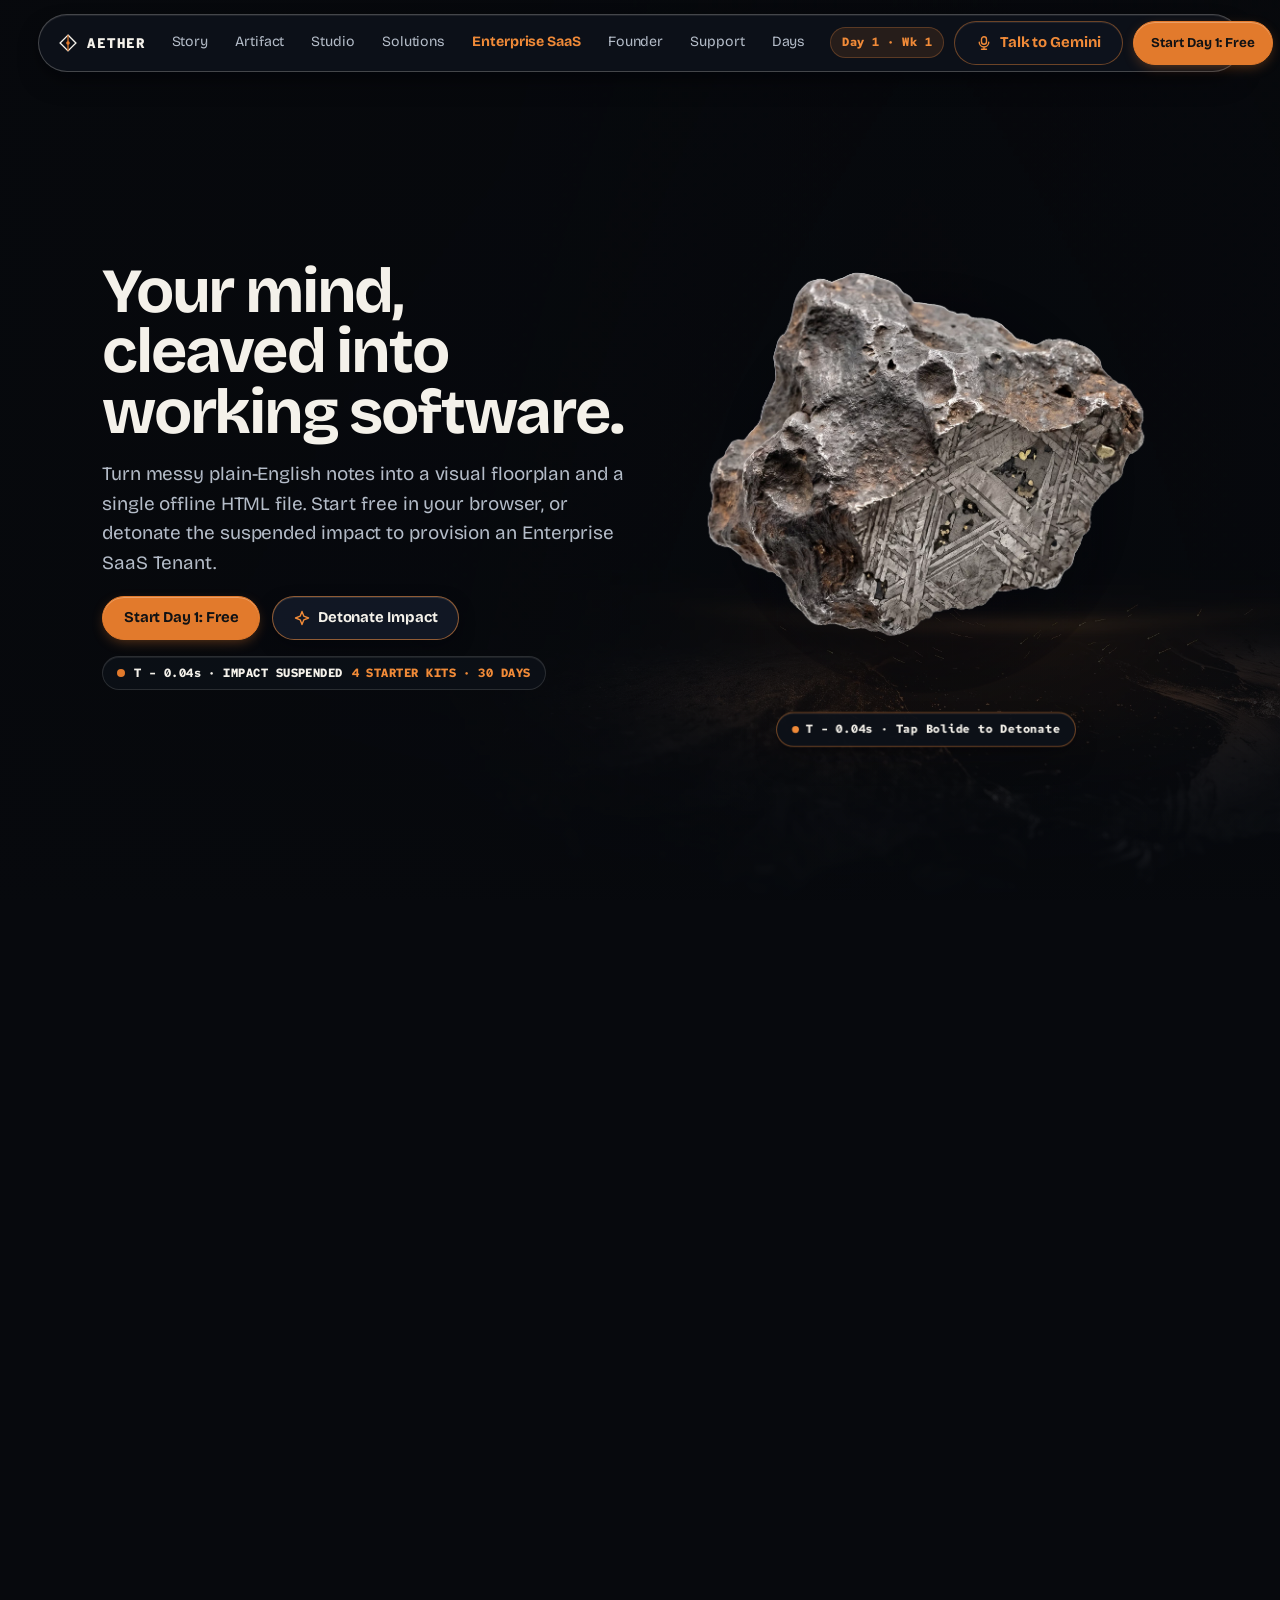
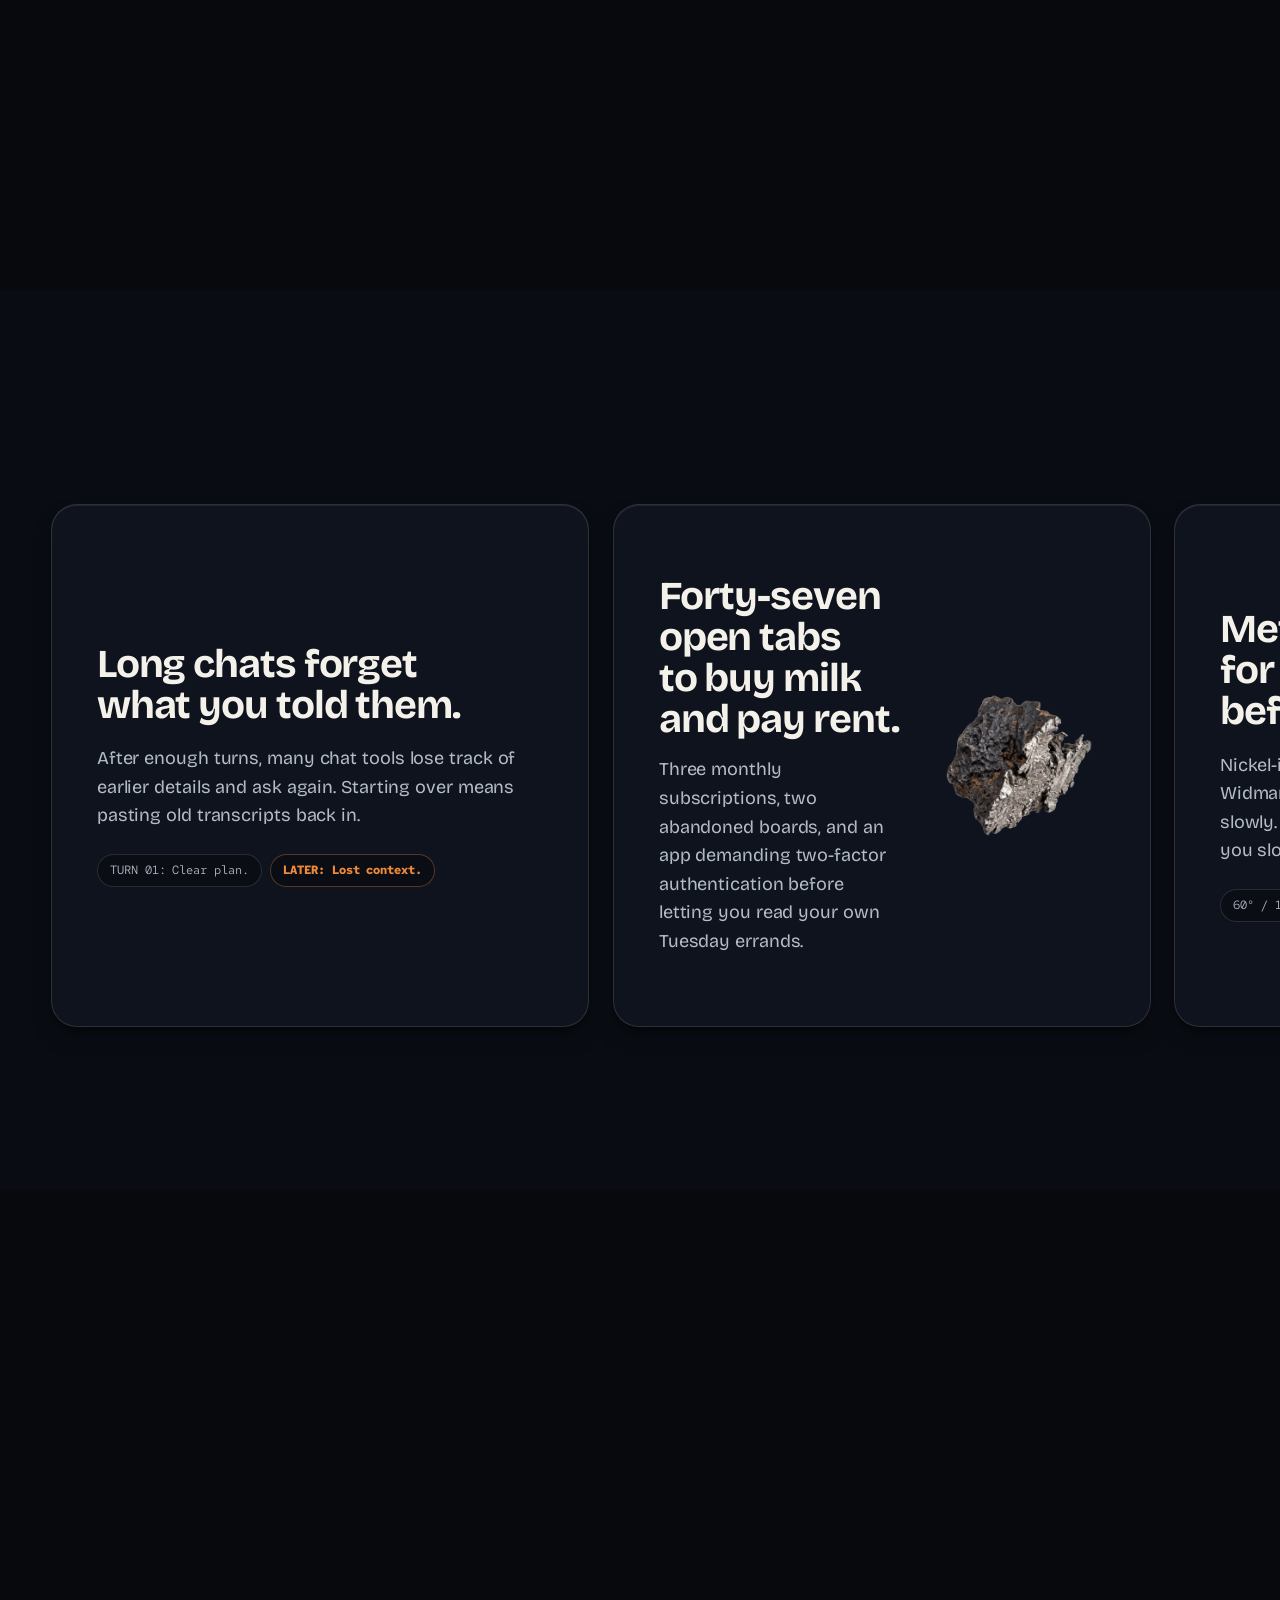
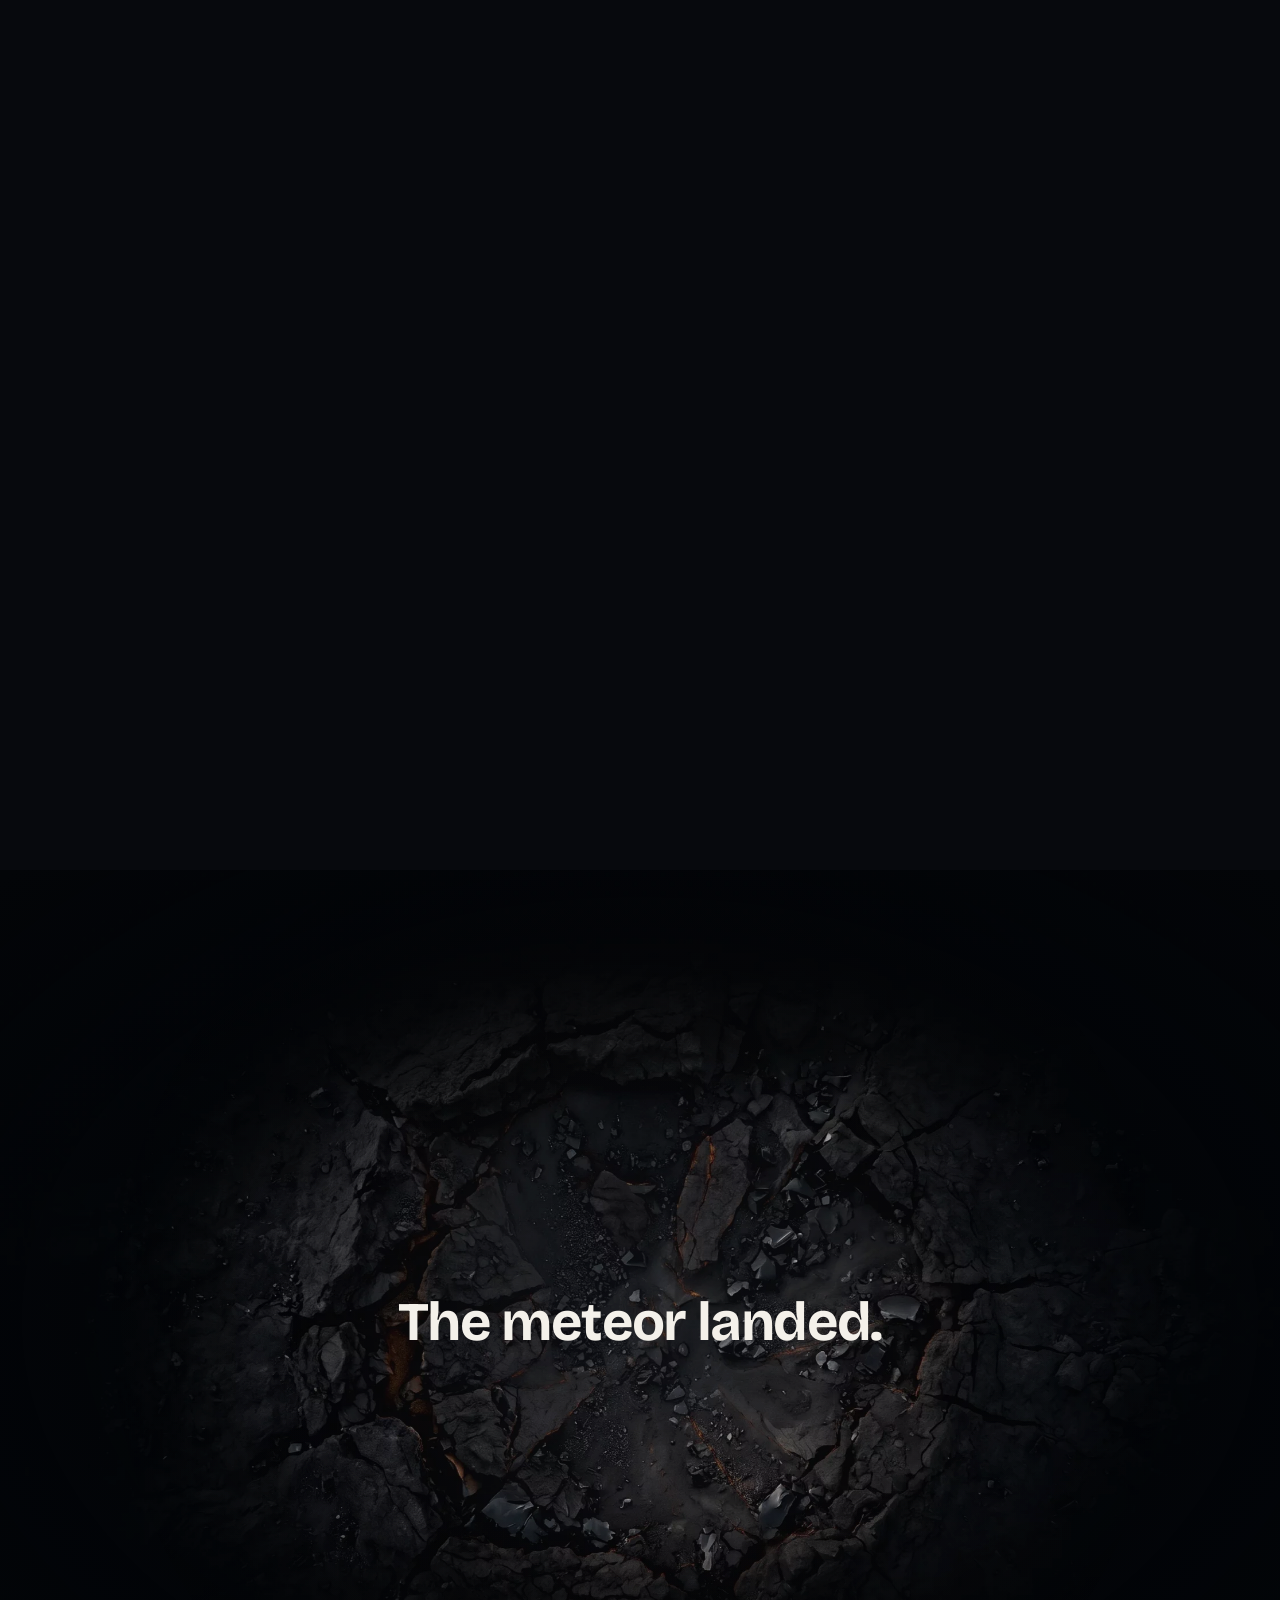
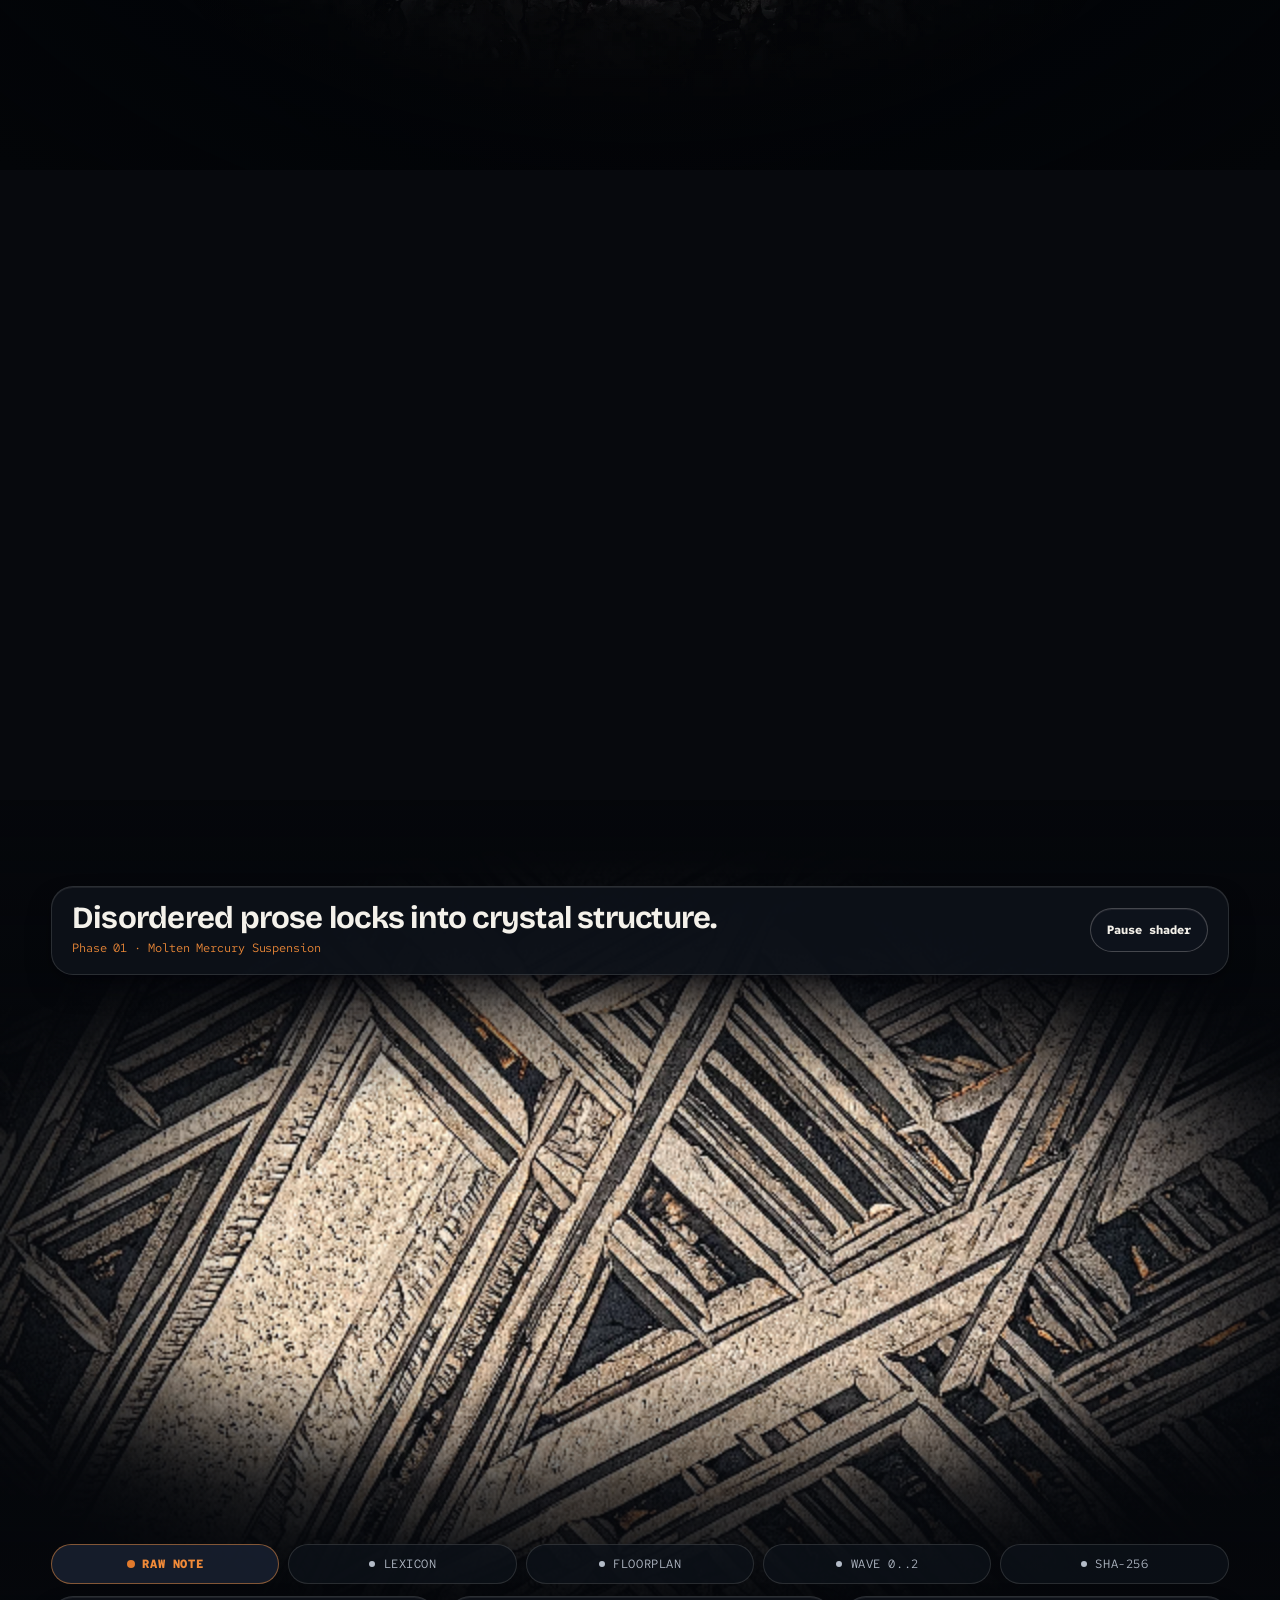
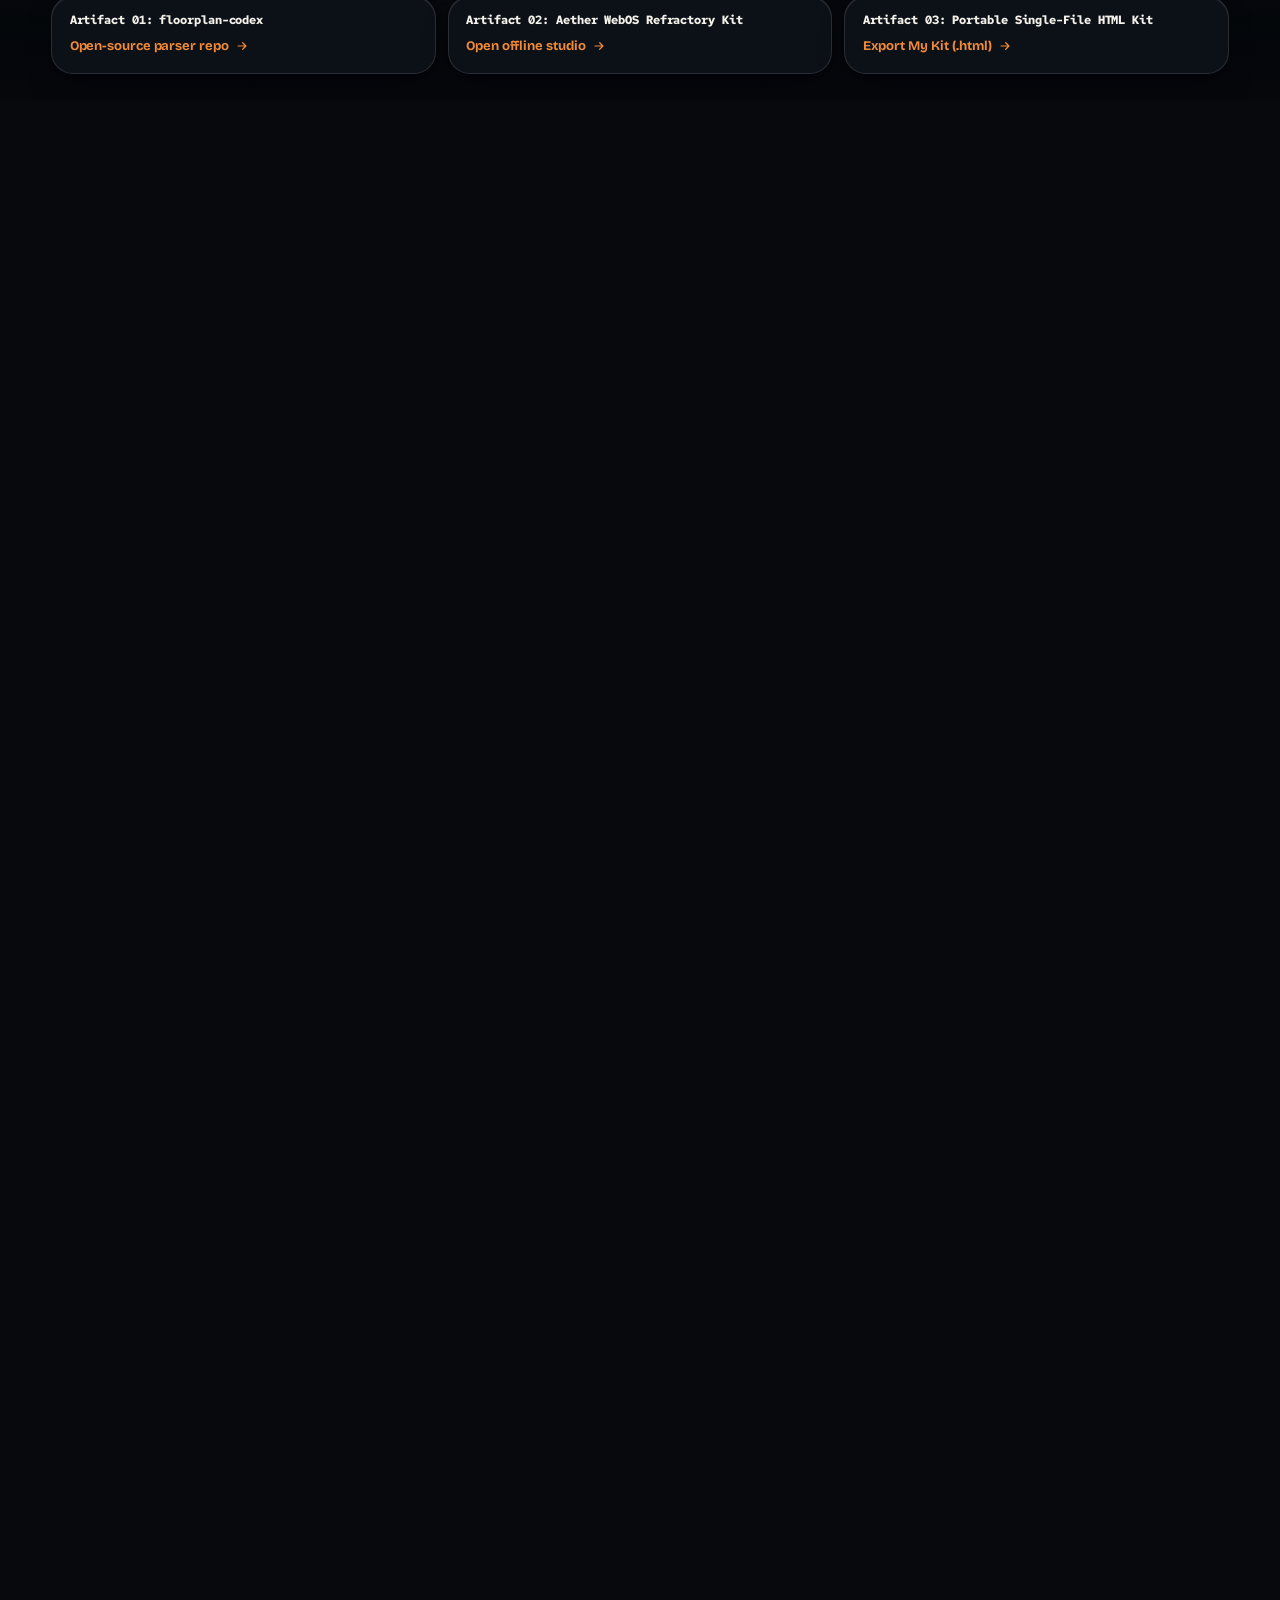
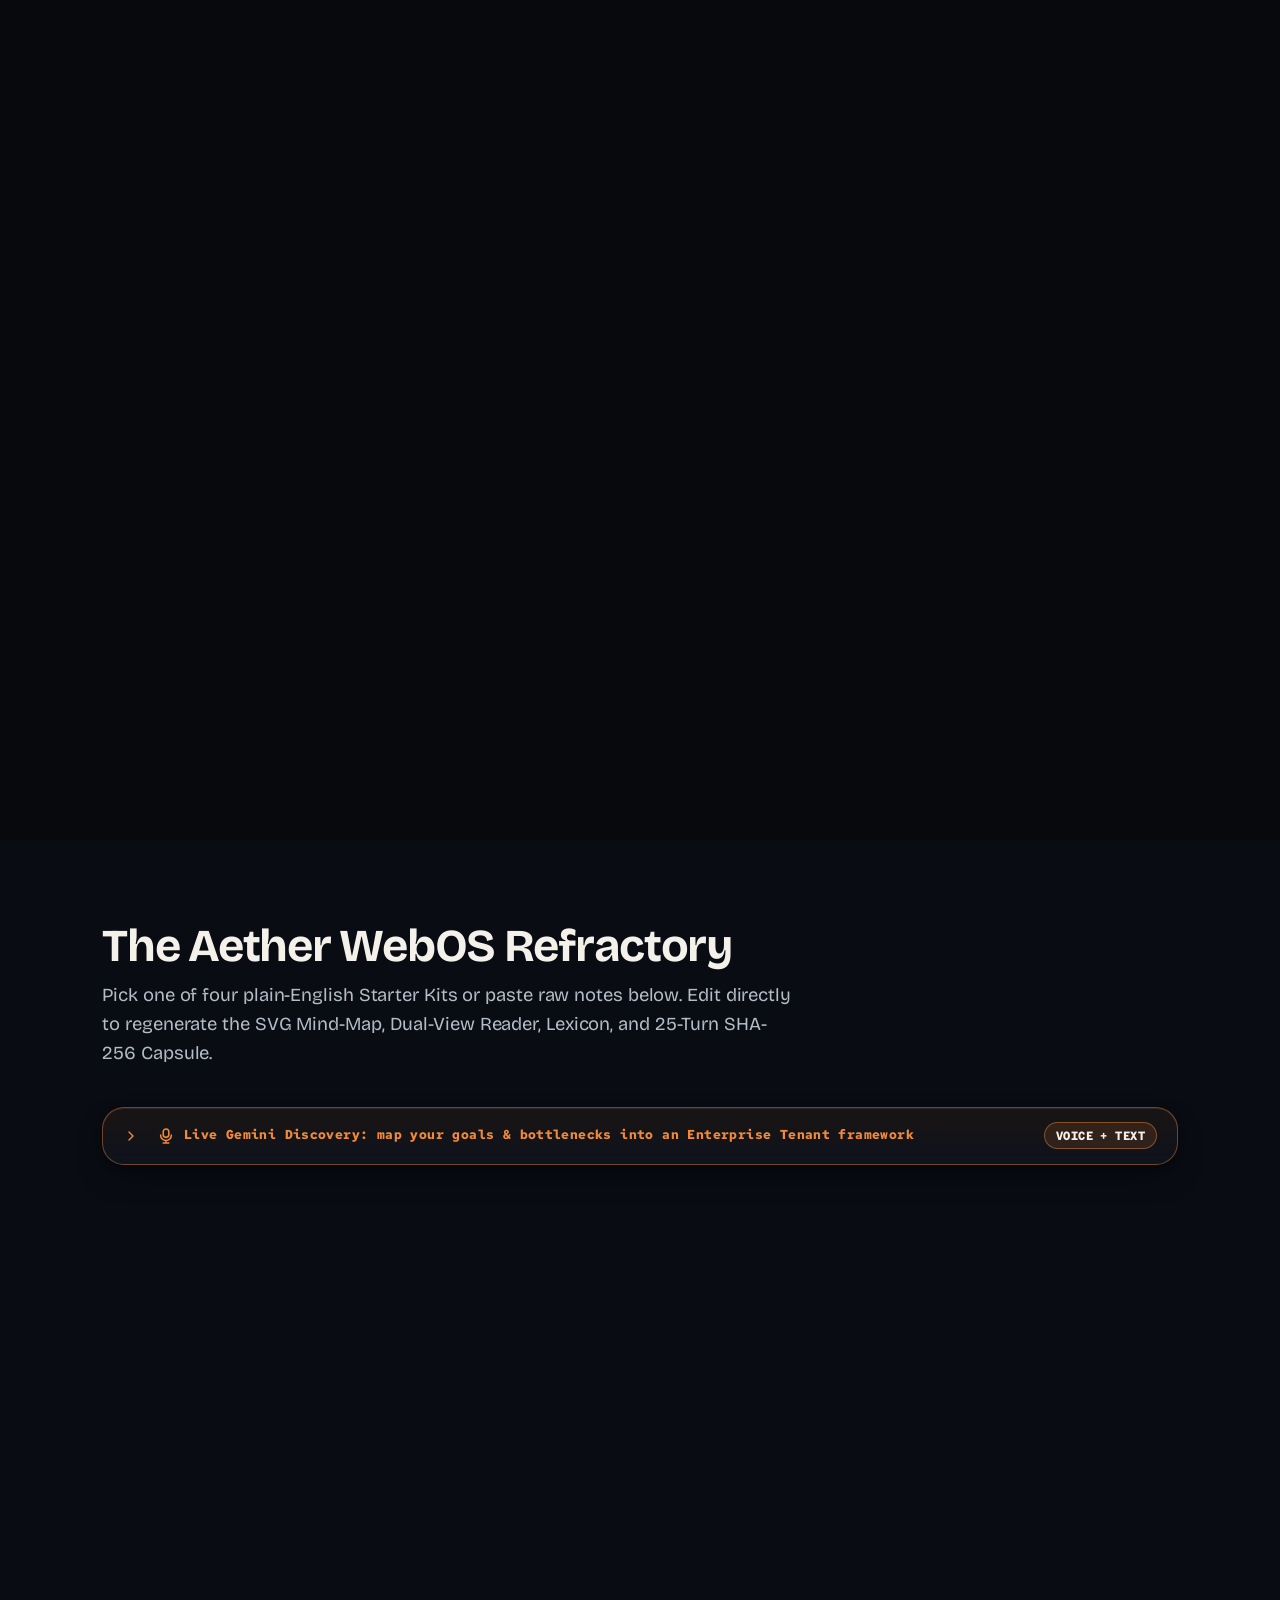
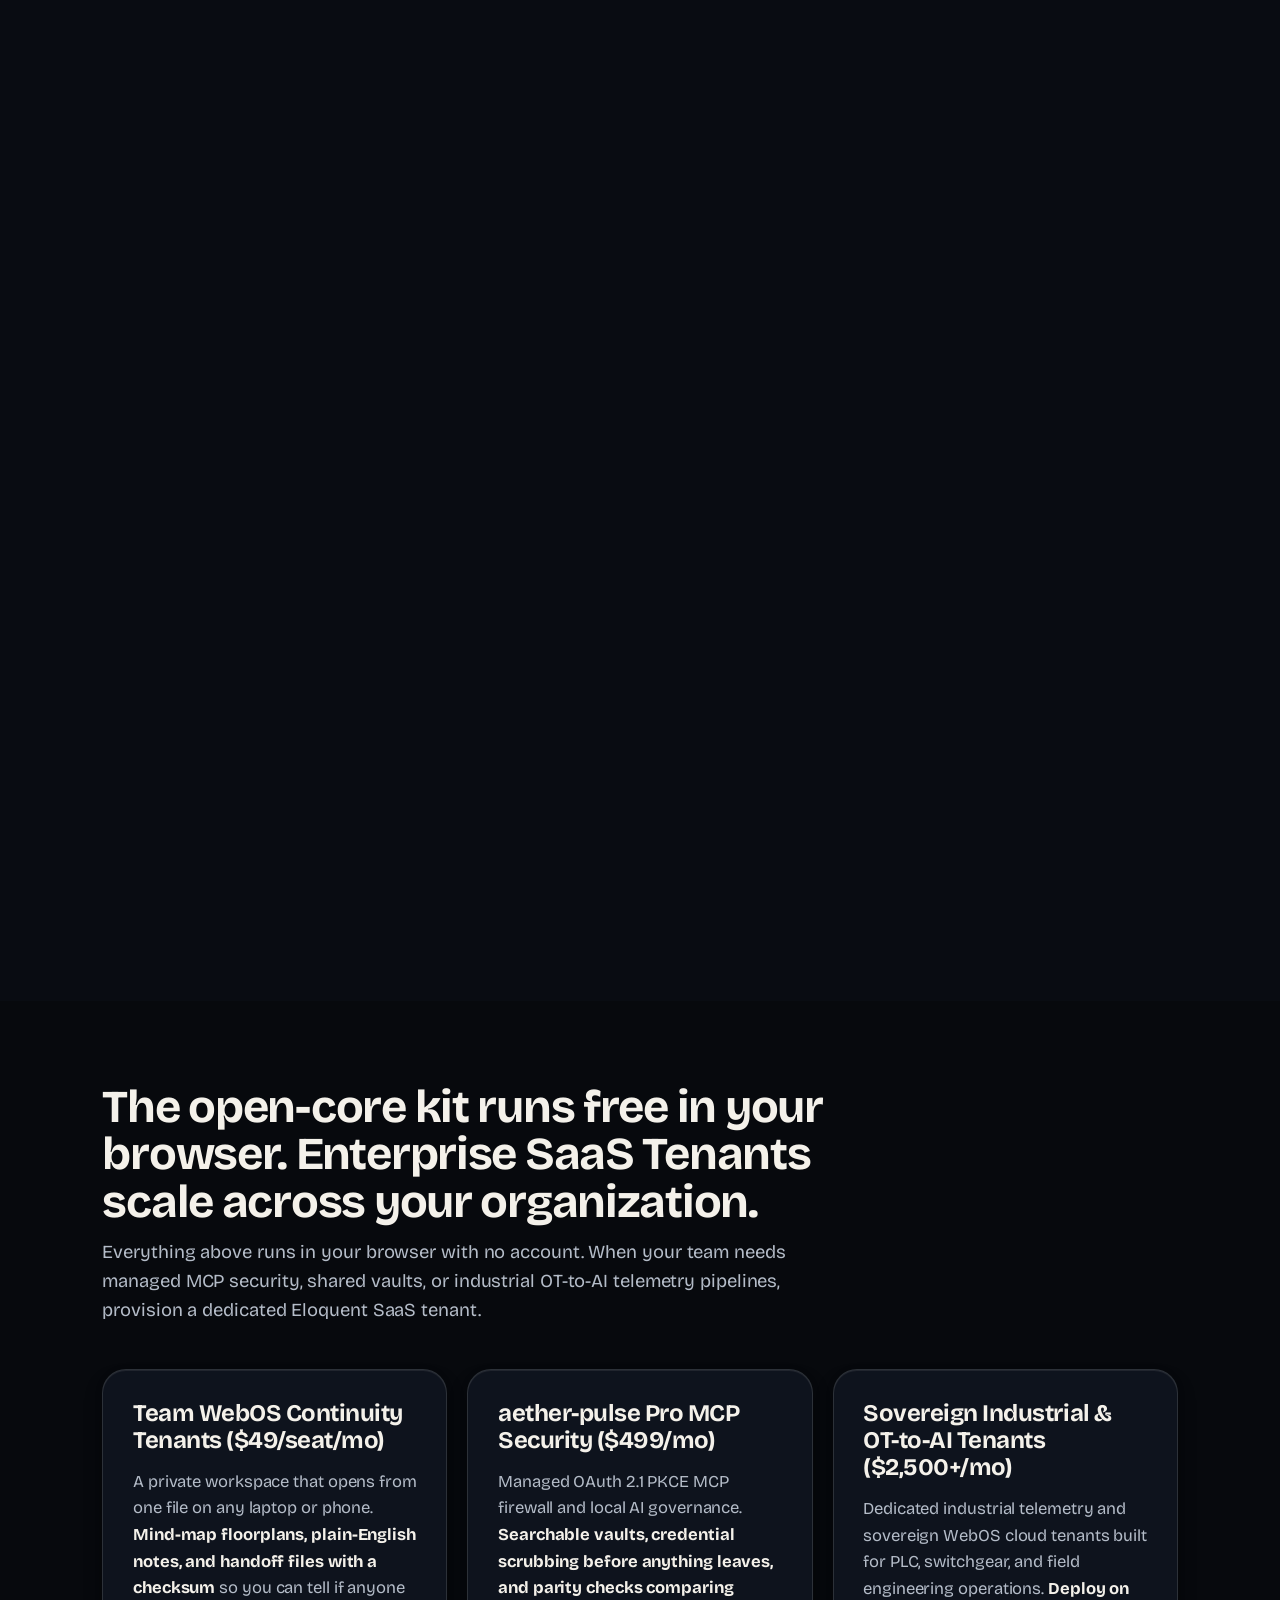
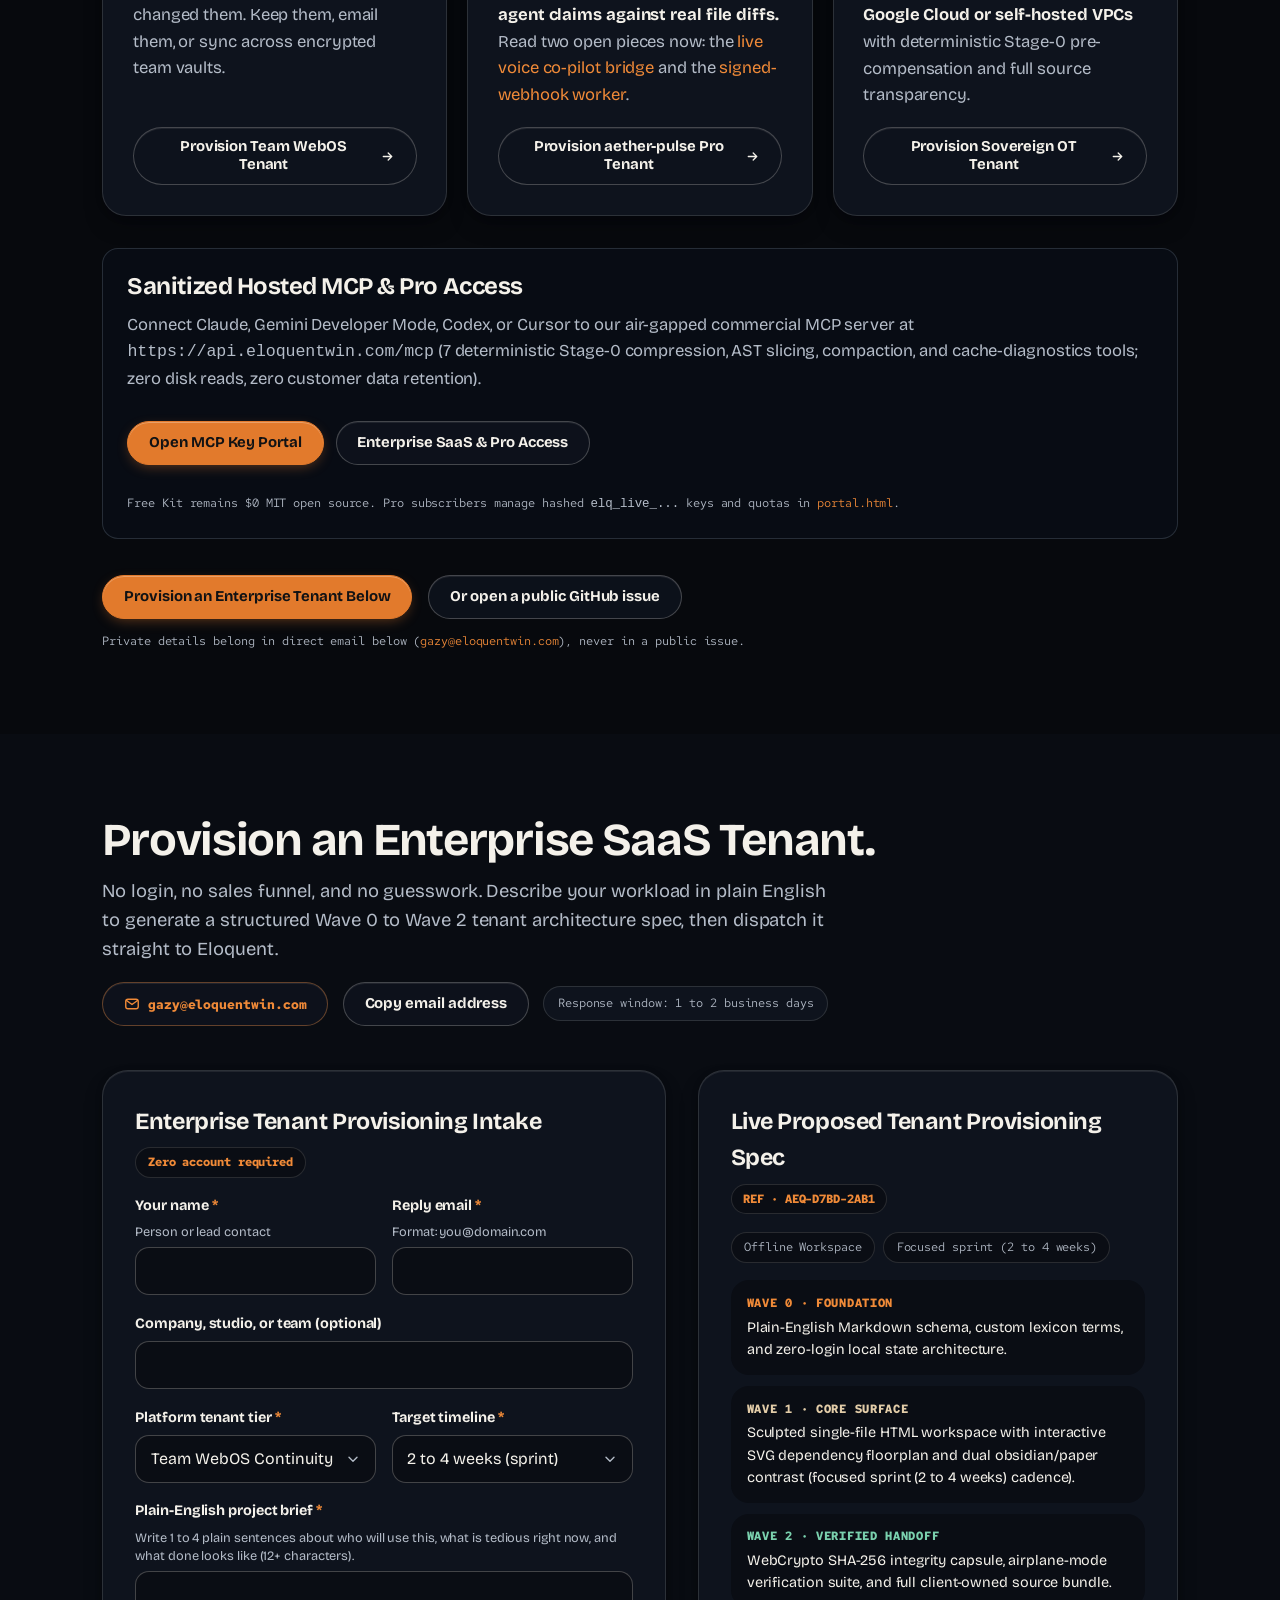
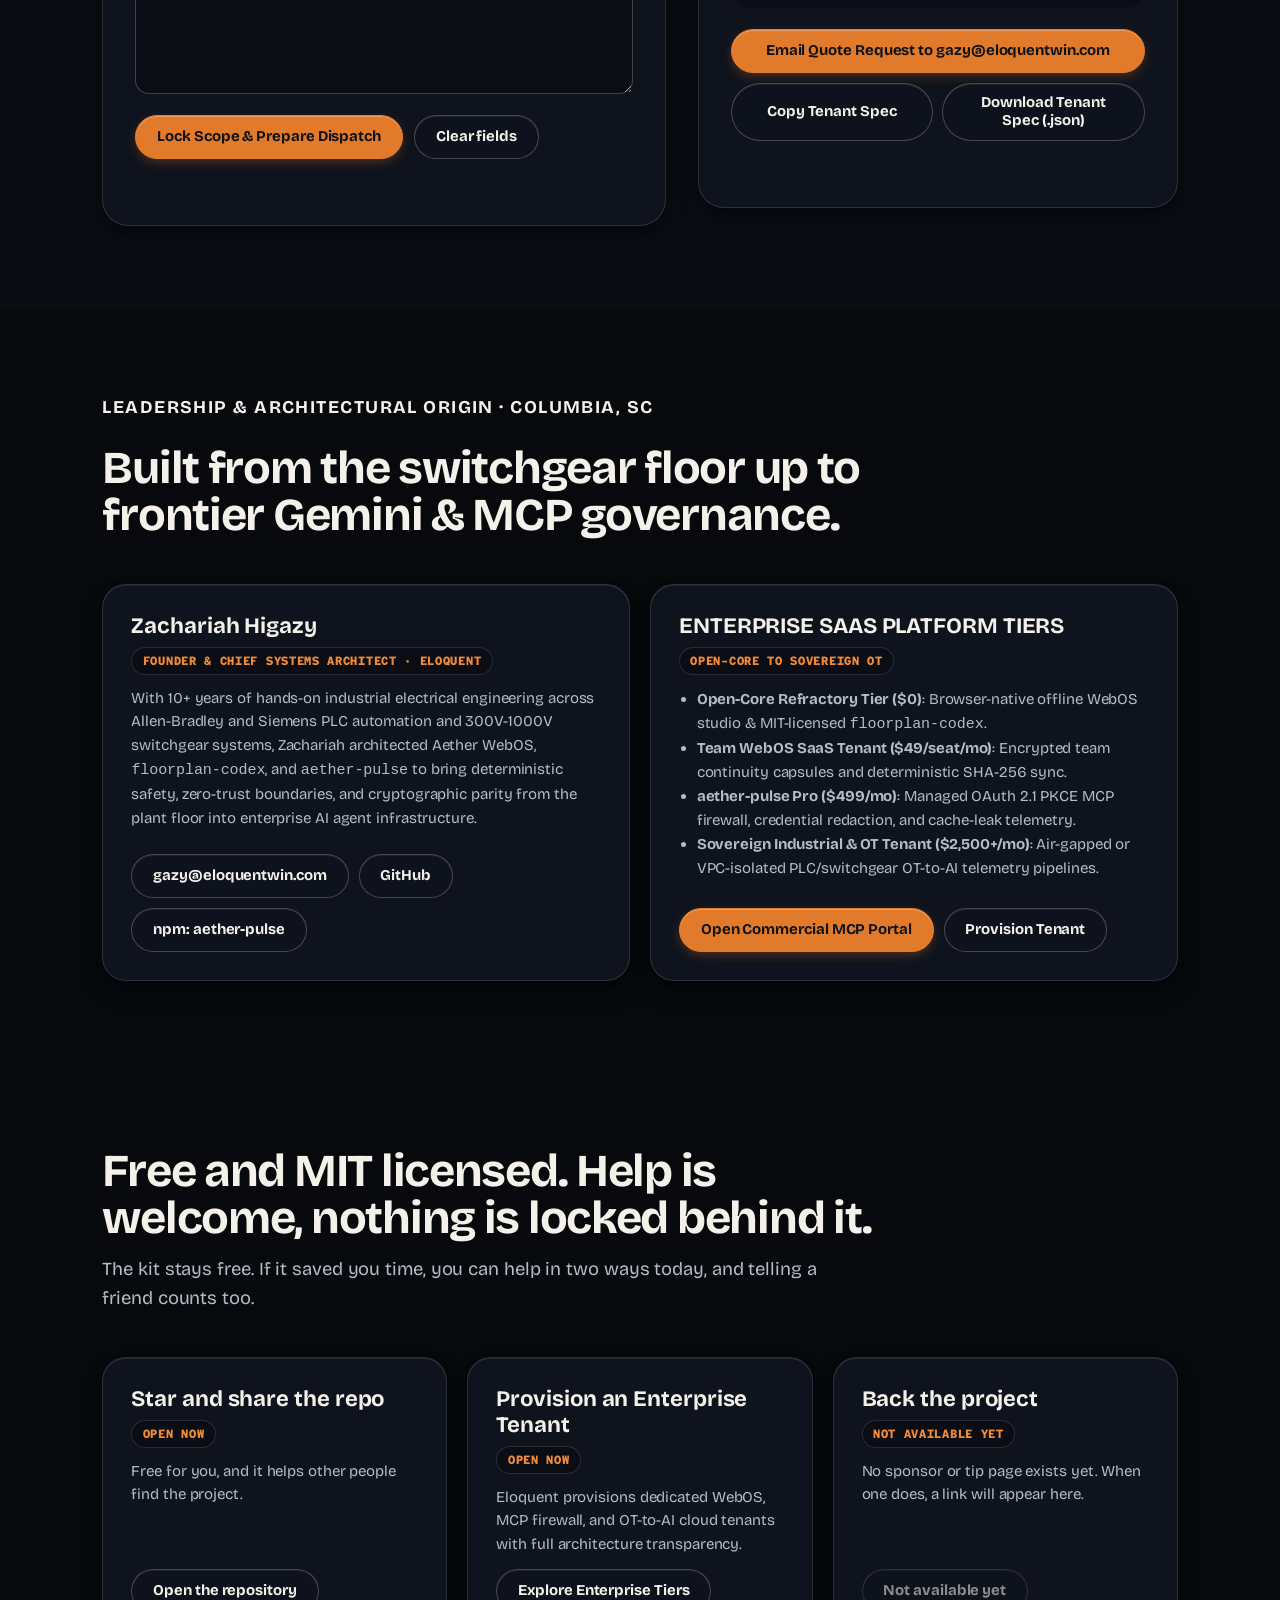
==== commit 917f2ead: "feat(saas): align eloquentwin.com with Google for Startups 8-gate underwriting (JSON-LD, founder ori" ====
--- a/index.html
+++ b/index.html
@@ -3,110 +3,106 @@
 <head>
 <meta charset="utf-8">
 <meta name="viewport" content="width=device-width, initial-scale=1, viewport-fit=cover">
-<title>Aether WebOS Kit : Custom AI Agent Suites, Offline WebOS Tools &amp; Workflow Automation | Eloquent</title>
-<meta name="description" content="Custom AI agent suites, offline-first WebOS tools, and business workflow automation by Eloquent (@mjeanhudson-dev). Try the free 30-day browser WebOS kit or talk to Gemini Live for a custom Wave 0..2 scope.">
+<title>Eloquent - Aether WebOS, MCP Security &amp; OT-to-AI Telemetry SaaS Platform</title>
+<meta name="description" content="Aether WebOS, aether-pulse MCP Security Firewall, and sovereign industrial OT-to-AI telemetry SaaS tenants by Eloquent. Run the free open-core browser kit or provision an Enterprise SaaS Tenant.">
 <link rel="canonical" href="https://eloquentwin.com/">
 <meta property="og:type" content="website">
-<meta property="og:site_name" content="Eloquent · Aether WebOS Kit">
-<meta property="og:title" content="Aether WebOS Kit : Custom AI Agent Suites, Offline WebOS Tools &amp; Workflow Automation">
-<meta property="og:description" content="Custom AI agent suites, offline-first WebOS tools, and business workflow automation by Eloquent. Try the free 30-day browser kit or talk to Gemini Live for a custom demo scope.">
+<meta property="og:site_name" content="Eloquent · Aether WebOS &amp; aether-pulse">
+<meta property="og:title" content="Eloquent - Aether WebOS, MCP Security &amp; OT-to-AI Telemetry SaaS Platform">
+<meta property="og:description" content="Aether WebOS, aether-pulse MCP Security Firewall, and sovereign industrial OT-to-AI telemetry SaaS tenants by Eloquent. Start with the free open-core browser kit or provision an Enterprise SaaS Tenant.">
 <meta property="og:url" content="https://eloquentwin.com/">
 <meta property="og:image" content="https://eloquentwin.com/assets/artifact-poster.webp">
 <meta name="twitter:card" content="summary_large_image">
-<meta name="twitter:title" content="Aether WebOS Kit : Custom AI Agent Suites, Offline WebOS Tools &amp; Workflow Automation">
-<meta name="twitter:description" content="Custom AI agent suites, offline-first WebOS tools, and business workflow automation by Eloquent. Try the free 30-day browser kit or talk to Gemini Live for a custom demo scope.">
+<meta name="twitter:title" content="Eloquent - Aether WebOS, MCP Security &amp; OT-to-AI Telemetry SaaS Platform">
+<meta name="twitter:description" content="Aether WebOS, aether-pulse MCP Security Firewall, and sovereign industrial OT-to-AI telemetry SaaS tenants by Eloquent. Start with the free open-core browser kit or provision an Enterprise SaaS Tenant.">
 <meta name="twitter:image" content="https://eloquentwin.com/assets/artifact-poster.webp">
-<script type="application/ld+json">
+<script type="application/ld+json" id="eloquent-saas-jsonld">
 {
   "@context": "https://schema.org",
   "@graph": [
     {
-      "@type": ["Organization", "ProfessionalService"],
+      "@type": "Organization",
       "@id": "https://eloquentwin.com/#organization",
       "name": "Eloquent",
-      "url": "https://eloquentwin.com/",
-      "email": "eloquent@eloquentwin.com",
-      "description": "Custom AI agent suites, offline-first WebOS tools, local AI vaults, and deterministic business and industrial workflow automation.",
-      "areaServed": [
-        { "@type": "Country", "name": "US" },
-        "Worldwide"
-      ],
-      "knowsAbout": [
-        "Custom AI Agent Suites",
-        "Offline-First WebOS Applications",
-        "Business Workflow Automation",
-        "Model Context Protocol (MCP) Servers",
-        "Google Gemini Live Voice Concierges",
-        "Cloudflare Edge Workers"
-      ],
+      "url": "https://eloquentwin.com",
+      "email": "gazy@eloquentwin.com",
+      "description": "Aether WebOS, aether-pulse MCP Security Firewall, and sovereign industrial OT-to-AI telemetry SaaS platform.",
+      "address": {
+        "@type": "PostalAddress",
+        "addressLocality": "Columbia",
+        "addressRegion": "SC",
+        "addressCountry": "US"
+      },
+      "founder": {
+        "@id": "https://eloquentwin.com/#founder-zachariah-higazy"
+      },
       "sameAs": [
         "https://github.com/mjeanhudson-dev",
-        "https://github.com/mjeanhudson-dev/aether-webos-kit",
-        "https://github.com/mjeanhudson-dev/floorplan-codex"
+        "https://www.npmjs.com/package/aether-pulse"
       ],
       "contactPoint": {
         "@type": "ContactPoint",
-        "email": "eloquent@eloquentwin.com",
+        "email": "gazy@eloquentwin.com",
         "contactType": "customer support",
-        "areaServed": "US",
         "url": "https://eloquentwin.com/#act-contact",
         "availableLanguage": ["en"]
+      }
+    },
+    {
+      "@type": "Person",
+      "@id": "https://eloquentwin.com/#founder-zachariah-higazy",
+      "name": "Zachariah Higazy",
+      "jobTitle": "Founder & Chief Systems Architect",
+      "worksFor": {
+        "@id": "https://eloquentwin.com/#organization"
       },
-      "hasOfferCatalog": {
-        "@type": "OfferCatalog",
-        "name": "Eloquent WebOS & AI Automation Tracks",
-        "itemListElement": [
-          {
-            "@type": "Offer",
-            "itemOffered": {
-              "@type": "SoftwareApplication",
-              "name": "Free 30-Day Aether WebOS Kit",
-              "applicationCategory": "BusinessApplication",
-              "operatingSystem": "Web Browser",
-              "description": "Free offline-capable browser WebOS studio that turns plain-English notes into an SVG Mind-Map, Lexicon, and single-file HTML export."
-            },
-            "price": "0",
-            "priceCurrency": "USD"
-          },
-          {
-            "@type": "Offer",
-            "itemOffered": {
-              "@type": "Service",
-              "name": "Custom Offline-First WebOS Kits & Local AI Vaults",
-              "serviceType": "Custom Software Development",
-              "areaServed": "US",
-              "description": "Private offline-first browser workspaces, field-engineer runbooks, and SHA-256-verified local AI vaults with a free Wave 0..2 scoping quote."
-            }
-          },
-          {
-            "@type": "Offer",
-            "itemOffered": {
-              "@type": "Service",
-              "name": "Business & Industrial MCP Agent Suites & Workflow Automation",
-              "serviceType": "AI & Workflow Automation Consulting",
-              "areaServed": "US",
-              "description": "Custom MCP servers, Gemini Live voice/text discovery concierges, and Cloudflare Edge workflow automation with a free Wave 0..2 scoping quote."
-            }
-          }
-        ]
-      }
+      "url": "https://eloquentwin.com/#founder"
     },
     {
       "@type": "WebSite",
       "@id": "https://eloquentwin.com/#website",
       "url": "https://eloquentwin.com/",
-      "name": "Aether WebOS Kit | Eloquent",
-      "publisher": { "@id": "https://eloquentwin.com/#organization" }
+      "name": "Eloquent | Aether WebOS & aether-pulse",
+      "publisher": {
+        "@id": "https://eloquentwin.com/#organization"
+      }
     },
     {
       "@type": "SoftwareApplication",
-      "@id": "https://eloquentwin.com/#software",
-      "name": "Aether WebOS Kit",
-      "applicationCategory": "BusinessApplication",
-      "operatingSystem": "Web Browser",
+      "@id": "https://eloquentwin.com/#aether-platform",
+      "name": "Aether WebOS & aether-pulse Enterprise Platform",
+      "applicationCategory": "DeveloperApplication",
+      "operatingSystem": "Web, Windows, Linux, macOS",
       "url": "https://eloquentwin.com/",
-      "author": { "@id": "https://eloquentwin.com/#organization" },
-      "offers": { "@type": "Offer", "price": "0", "priceCurrency": "USD" }
+      "author": {
+        "@id": "https://eloquentwin.com/#organization"
+      },
+      "offers": [
+        {
+          "@type": "Offer",
+          "name": "Open-Core Refractory Tier",
+          "price": "0",
+          "priceCurrency": "USD"
+        },
+        {
+          "@type": "Offer",
+          "name": "Team WebOS SaaS Tenant",
+          "price": "49",
+          "priceCurrency": "USD"
+        },
+        {
+          "@type": "Offer",
+          "name": "aether-pulse Pro MCP Firewall",
+          "price": "499",
+          "priceCurrency": "USD"
+        },
+        {
+          "@type": "Offer",
+          "name": "Sovereign Industrial & OT-to-AI Enterprise Tenant",
+          "price": "2500",
+          "priceCurrency": "USD"
+        }
+      ]
     }
   ]
 }
@@ -144,7 +140,8 @@
     <a class="site-bar__link" href="#act-artifact">Artifact</a>
     <a class="site-bar__link" href="#act-studio">Studio</a>
     <a class="site-bar__link" href="#act-solutions">Solutions</a>
-    <a class="site-bar__link site-bar__link--accent" href="#act-contact">Free Quote</a>
+    <a class="site-bar__link site-bar__link--accent" href="#act-contact">Enterprise SaaS</a>
+    <a class="site-bar__link" href="#founder">Founder</a>
     <a class="site-bar__link" href="#act-support">Support</a>
     <a class="site-bar__link" href="#act-curriculum">Days</a>
   </nav>
@@ -193,7 +190,7 @@
       <div class="sc-wrap cleave-grid">
         <div class="cleave-editorial" data-sc-cue="0 1 0 0" data-sc-rise="0">
           <h1 class="cleave-title">Your mind, cleaved into working software.</h1>
-          <p class="cleave-sub">Turn messy plain-English notes into a visual floorplan and a single offline HTML file. Start free in your browser, or detonate the suspended impact to scope a custom build.</p>
+          <p class="cleave-sub">Turn messy plain-English notes into a visual floorplan and a single offline HTML file. Start free in your browser, or detonate the suspended impact to provision an Enterprise SaaS Tenant.</p>
 
           <div class="cleave-actions">
             <a class="btn btn--primary cleave-cta" href="#act-studio" data-aether-start>Start Day 1: Free</a>
@@ -227,7 +224,7 @@
             data-aether-detonate
             aria-expanded="false"
             aria-controls="cleave-fracture-deck"
-            aria-label="Detonate suspended meteorite impact to reveal the Smart Quote Router">
+            aria-label="Detonate suspended meteorite impact to reveal the Smart Tenant Router">
             <img
               class="cleave-meteor__img"
               src="assets/meteorite-crust.webp"
@@ -269,21 +266,21 @@
                 <span>Zero login · WebCrypto SHA-256 parity</span>
               </div>
               <div class="fracture-specimen fracture-specimen--obsidian">
-                <strong>Direct Custom Builds</strong>
-                <span>Scoped in writing by Eloquent · Full source</span>
+                <strong>Enterprise SaaS Tenants</strong>
+                <span>Managed MCP Firewall &amp; OT-to-AI Cloud Tenants</span>
               </div>
             </div>
 
             <div class="quote-router" id="aether-quote-router" data-quote-router>
               <div class="quote-router__head">
-                <h2 class="quote-router__title" id="quote-router-title">Smart Intent &amp; Free Quote Router</h2>
+                <h2 class="quote-router__title" id="quote-router-title">Smart Intent &amp; Tenant Architecture Router</h2>
                 <button type="button" class="btn btn--ghost quote-router__replay" data-impact-reset>Replay freeze-frame</button>
               </div>
 
               <div class="quote-router__pills" role="group" aria-labelledby="quote-router-title">
                 <button type="button" class="intent-pill" data-router-intent="offline-workspace" aria-pressed="true">Offline Workspace</button>
                 <button type="button" class="intent-pill" data-router-intent="local-ai-vault" aria-pressed="false">Private Local AI Vault</button>
-                <button type="button" class="intent-pill" data-router-intent="custom-webos-site" aria-pressed="false">Custom Scroll / WebOS Site</button>
+                <button type="button" class="intent-pill" data-router-intent="custom-webos-site" aria-pressed="false">Sovereign Enterprise WebOS Tenant</button>
                 <button type="button" class="intent-pill" data-router-intent="free-kit" aria-pressed="false">Free 30-Day Kit</button>
               </div>
 
@@ -292,7 +289,7 @@
               </p>
 
               <div class="quote-router__form">
-                <label class="quote-router__label" for="router-goal-input">One-line goal (optional, pre-fills your quote)</label>
+                <label class="quote-router__label" for="router-goal-input">One-line goal (optional, pre-fills your tenant spec)</label>
                 <div class="quote-router__row">
                   <input
                     type="text"
@@ -303,7 +300,7 @@
                     enterkeyhint="go"
                     placeholder="e.g., Offline iPad checklist for 12 techs">
                   <button type="button" class="btn btn--primary quote-router__submit" id="router-route-btn" data-quote-route-btn>
-                    <span data-router-btn-label>Route My Free Quote</span>
+                    <span data-router-btn-label>Configure Tenant Architecture</span>
                     <svg class="btn__icon" width="15" height="15" viewBox="0 0 16 16" fill="none" aria-hidden="true">
                       <path d="M3.5 8H12.5M8.75 4.25L12.5 8L8.75 11.75" stroke="currentColor" stroke-width="1.4" stroke-linecap="round" stroke-linejoin="round"/>
                     </svg>
@@ -530,7 +527,7 @@
             <rect x="5.5" y="1.75" width="5" height="7.5" rx="2.5" stroke="currentColor" stroke-width="1.4"/>
             <path d="M3.25 7.25a4.75 4.75 0 0 0 9.5 0M8 12v2.25M5.5 14.25h5" stroke="currentColor" stroke-width="1.4" stroke-linecap="round"/>
           </svg>
-          <span class="live-copilot__summary-text">Live Gemini Discovery: map your goals &amp; bottlenecks into a custom light-demo framework</span>
+          <span class="live-copilot__summary-text">Live Gemini Discovery: map your goals &amp; bottlenecks into an Enterprise Tenant framework</span>
           <span class="live-copilot__badge">Voice + Text</span>
         </summary>
         <div class="live-copilot__body" data-live-body></div>
@@ -558,40 +555,40 @@
     </div>
   </section>
 
-  <!-- ACT 5b : SOLUTIONS (flow, Sculpted three-card bento for B2B and turn-key work) -->
+  <!-- ACT 5b : SOLUTIONS (flow, Sculpted three-card bento for Enterprise SaaS Tenants) -->
   <section id="act-solutions" class="solutions-section" data-sc-act="flow">
     <div class="sc-wrap">
       <header class="solutions-head">
-        <h2 class="solutions-title">The free kit is a working sample. A custom build is shaped around your business.</h2>
-        <p class="solutions-lede">Everything above runs in your browser with no account. If you want the same architecture shaped around your workflows, your private files, and your customers, here is what Eloquent builds.</p>
+        <h2 class="solutions-title">The open-core kit runs free in your browser. Enterprise SaaS Tenants scale across your organization.</h2>
+        <p class="solutions-lede">Everything above runs in your browser with no account. When your team needs managed MCP security, shared vaults, or industrial OT-to-AI telemetry pipelines, provision a dedicated Eloquent SaaS tenant.</p>
       </header>
 
       <ul class="solutions-list">
         <li class="solutions-row">
-          <h3 class="solutions-row__title">Offline workspaces from one file</h3>
-          <p class="solutions-row__body">A private workspace that opens from one file on any laptop or phone. <strong>Mind-map floorplans, plain-English notes, and handoff files with a checksum</strong> so you can tell if anyone changed them. Keep them, email them, or carry them on a USB stick.</p>
+          <h3 class="solutions-row__title">Team WebOS Continuity Tenants ($49/seat/mo)</h3>
+          <p class="solutions-row__body">A private workspace that opens from one file on any laptop or phone. <strong>Mind-map floorplans, plain-English notes, and handoff files with a checksum</strong> so you can tell if anyone changed them. Keep them, email them, or sync across encrypted team vaults.</p>
           <button type="button" class="btn btn--ghost solutions-row__cta" data-select-quote-track="offline-workspace">
-            <span>Scope an offline workspace</span>
+            <span>Provision Team WebOS Tenant</span>
             <svg class="btn__icon" width="15" height="15" viewBox="0 0 16 16" fill="none" aria-hidden="true">
               <path d="M3.5 8H12.5M8.75 4.25L12.5 8L8.75 11.75" stroke="currentColor" stroke-width="1.4" stroke-linecap="round" stroke-linejoin="round"/>
             </svg>
           </button>
         </li>
         <li class="solutions-row">
-          <h3 class="solutions-row__title">Private AI assistants on your machine</h3>
-          <p class="solutions-row__body">Assistants that read files on your own computer. <strong>Searchable local vaults, credential scrubbing before anything leaves, and parity checks comparing agent claims against real file diffs.</strong> Read two open pieces now: the <a class="site-foot__link" href="webos/live-bridge.js">live voice co-pilot bridge</a> and the <a class="site-foot__link" href="https://github.com/mjeanhudson-dev/aether-webos-kit/blob/main/workers/funding-webhook.js" target="_blank" rel="noopener noreferrer">signed-webhook worker</a>.</p>
+          <h3 class="solutions-row__title">aether-pulse Pro MCP Security ($499/mo)</h3>
+          <p class="solutions-row__body">Managed OAuth 2.1 PKCE MCP firewall and local AI governance. <strong>Searchable vaults, credential scrubbing before anything leaves, and parity checks comparing agent claims against real file diffs.</strong> Read two open pieces now: the <a class="site-foot__link" href="webos/live-bridge.js">live voice co-pilot bridge</a> and the <a class="site-foot__link" href="https://github.com/mjeanhudson-dev/aether-webos-kit/blob/main/workers/funding-webhook.js" target="_blank" rel="noopener noreferrer">signed-webhook worker</a>.</p>
           <button type="button" class="btn btn--ghost solutions-row__cta" data-select-quote-track="local-ai-vault">
-            <span>Scope a private AI vault</span>
+            <span>Provision aether-pulse Pro Tenant</span>
             <svg class="btn__icon" width="15" height="15" viewBox="0 0 16 16" fill="none" aria-hidden="true">
               <path d="M3.5 8H12.5M8.75 4.25L12.5 8L8.75 11.75" stroke="currentColor" stroke-width="1.4" stroke-linecap="round" stroke-linejoin="round"/>
             </svg>
           </button>
         </li>
         <li class="solutions-row">
-          <h3 class="solutions-row__title">Websites and tools you own</h3>
-          <p class="solutions-row__body">A scroll-driven site or client toolkit delivered ready to run with full source code. <strong>Host it yourself</strong> on any static host or existing domain without recurring platform lock-in. Hosting terms are set by your chosen host.</p>
+          <h3 class="solutions-row__title">Sovereign Industrial &amp; OT-to-AI Tenants ($2,500+/mo)</h3>
+          <p class="solutions-row__body">Dedicated industrial telemetry and sovereign WebOS cloud tenants built for PLC, switchgear, and field engineering operations. <strong>Deploy on Google Cloud or self-hosted VPCs</strong> with deterministic Stage-0 pre-compensation and full source transparency.</p>
           <button type="button" class="btn btn--ghost solutions-row__cta" data-select-quote-track="custom-webos-site">
-            <span>Scope a custom site or tool</span>
+            <span>Provision Sovereign OT Tenant</span>
             <svg class="btn__icon" width="15" height="15" viewBox="0 0 16 16" fill="none" aria-hidden="true">
               <path d="M3.5 8H12.5M8.75 4.25L12.5 8L8.75 11.75" stroke="currentColor" stroke-width="1.4" stroke-linecap="round" stroke-linejoin="round"/>
             </svg>
@@ -604,33 +601,33 @@
         <p class="solutions-row__body">Connect Claude, Gemini Developer Mode, Codex, or Cursor to our air-gapped commercial MCP server at <code>https://api.eloquentwin.com/mcp</code> (7 deterministic Stage-0 compression, AST slicing, compaction, and cache-diagnostics tools; zero disk reads, zero customer data retention).</p>
         <div style="display:flex;flex-wrap:wrap;gap:12px;margin:1rem 0;">
           <a class="btn btn--primary" href="portal.html">Open MCP Key Portal</a>
-          <a class="btn btn--ghost" href="#act-contact">Pro ($19/mo) &amp; Studio Sprint Inquiry</a>
+          <a class="btn btn--ghost" href="#act-contact">Enterprise SaaS &amp; Pro Access</a>
         </div>
         <p class="solutions-cta__note">Free Kit remains $0 MIT open source. Pro subscribers manage hashed <code>elq_live_...</code> keys and quotas in <a class="site-foot__link" href="portal.html">portal.html</a>.</p>
       </div>
 
       <div class="solutions-cta">
-        <a class="btn btn--primary" href="#act-contact">Start a Free Quote Below</a>
-        <a class="btn btn--ghost" href="https://github.com/mjeanhudson-dev/aether-webos-kit/issues/new?title=Scoping%20request&amp;body=What%20are%20you%20trying%20to%20build%3F%0AWho%20will%20use%20it%3F%0AAny%20deadline%3F" target="_blank" rel="noopener noreferrer">Or open a public GitHub issue</a>
-        <p class="solutions-cta__note">Private details belong in direct email below (<a class="site-foot__link" href="mailto:eloquent@eloquentwin.com">eloquent@eloquentwin.com</a>), never in a public issue.</p>
+        <a class="btn btn--primary" href="#act-contact">Provision an Enterprise Tenant Below</a>
+        <a class="btn btn--ghost" href="https://github.com/mjeanhudson-dev/aether-webos-kit/issues/new?title=Tenant%20Architecture%20Request&amp;body=What%20tenant%20tier%20are%20you%20evaluating%3F%0AWho%20will%20use%20it%3F%0AAny%20deployment%20timeline%3F" target="_blank" rel="noopener noreferrer">Or open a public GitHub issue</a>
+        <p class="solutions-cta__note">Private details belong in direct email below (<a class="site-foot__link" href="mailto:gazy@eloquentwin.com">gazy@eloquentwin.com</a>), never in a public issue.</p>
       </div>
     </div>
   </section>
 
-  <!-- ACT 5c : CONTACT & FREE QUOTE SYSTEM (flow, zero-login Wave 0..2 scope synthesizer + eloquent@eloquentwin.com) -->
+  <!-- ACT 5c : CONTACT & ENTERPRISE TENANT PROVISIONING (flow, zero-login Wave 0..2 spec synthesizer + gazy@eloquentwin.com) -->
   <section id="act-contact" class="contact-section" data-sc-act="flow">
     <div class="sc-wrap">
       <header class="contact-head">
-        <h2 class="contact-title" id="contact-section-title">Request a free written scope and quote.</h2>
-        <p class="contact-lede">No login, no sales funnel, and no fixed-tier guesswork. Describe your project in plain English to generate a structured Wave 0 to Wave 2 architecture brief, then send it straight to Eloquent.</p>
+        <h2 class="contact-title" id="contact-section-title">Provision an Enterprise SaaS Tenant.</h2>
+        <p class="contact-lede">No login, no sales funnel, and no guesswork. Describe your workload in plain English to generate a structured Wave 0 to Wave 2 tenant architecture spec, then dispatch it straight to Eloquent.</p>
 
         <div class="contact-direct-bar" aria-label="Direct email contact">
-          <a class="btn btn--ghost contact-direct-bar__mail" href="mailto:eloquent@eloquentwin.com" data-contact-email-link>
+          <a class="btn btn--ghost contact-direct-bar__mail" href="mailto:gazy@eloquentwin.com" data-contact-email-link>
             <svg class="btn__icon" width="16" height="16" viewBox="0 0 16 16" fill="none" aria-hidden="true">
               <rect x="1.75" y="3.25" width="12.5" height="9.5" rx="2.25" stroke="currentColor" stroke-width="1.4"/>
               <path d="M2.5 4.5L8 8.5L13.5 4.5" stroke="currentColor" stroke-width="1.4" stroke-linecap="round" stroke-linejoin="round"/>
             </svg>
-            <span data-contact-email-text>eloquent@eloquentwin.com</span>
+            <span data-contact-email-text>gazy@eloquentwin.com</span>
           </a>
           <button type="button" class="btn btn--ghost" id="contact-copy-email-btn" data-copy-email>Copy email address</button>
           <span class="contact-direct-bar__meta" data-contact-window>Response window: 1 to 2 business days</span>
@@ -638,9 +635,9 @@
       </header>
 
       <div class="contact-grid">
-        <form class="quote-form" id="aether-quote-form" aria-labelledby="contact-form-heading" action="mailto:eloquent@eloquentwin.com" method="post" novalidate>
+        <form class="quote-form" id="aether-quote-form" aria-labelledby="contact-form-heading" action="mailto:gazy@eloquentwin.com" method="post" novalidate>
           <div class="quote-form__head">
-            <h3 class="quote-form__title" id="contact-form-heading">Smart Free Quote Intake</h3>
+            <h3 class="quote-form__title" id="contact-form-heading">Enterprise Tenant Provisioning Intake</h3>
             <span class="quote-form__badge">Zero account required</span>
           </div>
 
@@ -717,12 +714,12 @@
 
           <div class="quote-form__row">
             <div class="quote-field">
-              <label class="quote-field__label" for="quote-track">Build track <span class="quote-field__req" aria-hidden="true">*</span></label>
+              <label class="quote-field__label" for="quote-track">Platform tenant tier <span class="quote-field__req" aria-hidden="true">*</span></label>
               <select id="quote-track" name="track" class="quote-field__control quote-field__select" required aria-invalid="false">
-                <option value="offline-workspace">Offline Workspace</option>
-                <option value="local-ai-vault">Private Local AI Vault</option>
-                <option value="custom-webos-site">Custom Scroll / WebOS Site</option>
-                <option value="hybrid-suite">Hybrid Multi-Surface Suite</option>
+                <option value="offline-workspace">Team WebOS Continuity Tenant ($49/seat/mo)</option>
+                <option value="local-ai-vault">aether-pulse Pro MCP Security ($499/mo)</option>
+                <option value="custom-webos-site">Sovereign Enterprise WebOS Tenant</option>
+                <option value="hybrid-suite">Sovereign Industrial &amp; OT-to-AI Tenant ($2,500+/mo)</option>
               </select>
             </div>
 
@@ -771,7 +768,7 @@
 
         <aside class="quote-preview" id="aether-quote-preview" aria-labelledby="quote-preview-heading">
           <div class="quote-preview__head">
-            <h3 class="quote-preview__title" id="quote-preview-heading">Live Proposed Build Scope</h3>
+            <h3 class="quote-preview__title" id="quote-preview-heading">Live Proposed Tenant Provisioning Spec</h3>
             <span class="quote-preview__ref" id="quote-ref-id" data-quote-ref>REF · AEQ-0100</span>
           </div>
 
@@ -800,17 +797,59 @@
               class="btn btn--primary quote-preview__mailto"
               id="quote-mailto-link"
               data-quote-mailto
-              href="mailto:eloquent@eloquentwin.com?subject=Aether%20Free%20Quote%20Request">
-              Email Quote Request to eloquent@eloquentwin.com
+              href="mailto:gazy@eloquentwin.com?subject=Aether%20Enterprise%20Tenant%20Provisioning%20Spec">
+              Send Tenant Provisioning Spec to gazy@eloquentwin.com
             </a>
             <div class="quote-preview__subactions">
-              <button type="button" class="btn btn--ghost" id="quote-copy-brief-btn" data-quote-copy>Copy Scoped Quote Brief</button>
-              <button type="button" class="btn btn--ghost" id="quote-download-json-btn" data-quote-download>Download Quote Capsule (.json)</button>
+              <button type="button" class="btn btn--ghost" id="quote-copy-brief-btn" data-quote-copy>Copy Tenant Spec</button>
+              <button type="button" class="btn btn--ghost" id="quote-download-json-btn" data-quote-download>Download Tenant Spec (.json)</button>
             </div>
           </div>
 
           <p class="quote-preview__feedback" id="quote-preview-feedback" aria-live="polite"></p>
         </aside>
+      </div>
+    </div>
+  </section>
+
+  <!-- ACT 5c-2 : FOUNDER & LEADERSHIP ORIGIN (Google for Startups SaaS & Architecture Identity) -->
+  <section id="founder" class="solutions-section" aria-labelledby="founder-heading" data-sc-act="flow">
+    <div class="sc-wrap">
+      <header class="solutions-head">
+        <p class="cleave-telemetry__tag" style="margin:0 0 0.75rem;letter-spacing:0.08em;">LEADERSHIP &amp; ARCHITECTURAL ORIGIN · COLUMBIA, SC</p>
+        <h2 class="solutions-title" id="founder-heading">Built from the switchgear floor up to frontier Gemini &amp; MCP governance.</h2>
+      </header>
+
+      <div class="support-grid" style="grid-template-columns:repeat(auto-fit,minmax(290px,1fr));">
+        <article class="support-path">
+          <div class="support-path__head">
+            <h3 class="support-path__title">Zachariah Higazy</h3>
+            <span class="support-path__label">Founder &amp; Chief Systems Architect · Eloquent</span>
+          </div>
+          <p class="support-path__body">With 10+ years of hands-on industrial electrical engineering across Allen-Bradley and Siemens PLC automation and 300V-1000V switchgear systems, Zachariah architected Aether WebOS, <code>floorplan-codex</code>, and <code>aether-pulse</code> to bring deterministic safety, zero-trust boundaries, and cryptographic parity from the plant floor into enterprise AI agent infrastructure.</p>
+          <div style="display:flex;flex-wrap:wrap;gap:10px;margin-top:0.75rem;">
+            <a class="btn btn--ghost" href="mailto:gazy@eloquentwin.com">gazy@eloquentwin.com</a>
+            <a class="btn btn--ghost" href="https://github.com/mjeanhudson-dev" target="_blank" rel="noopener noreferrer">GitHub</a>
+            <a class="btn btn--ghost" href="https://www.npmjs.com/package/aether-pulse" target="_blank" rel="noopener noreferrer">npm: aether-pulse</a>
+          </div>
+        </article>
+
+        <article class="support-path">
+          <div class="support-path__head">
+            <h3 class="support-path__title">ENTERPRISE SAAS PLATFORM TIERS</h3>
+            <span class="support-path__label">Open-Core to Sovereign OT</span>
+          </div>
+          <ul class="support-path__body" style="padding-left:1.1rem;margin:0 0 1rem;line-height:1.6;">
+            <li><strong>Open-Core Refractory Tier ($0)</strong>: Browser-native offline WebOS studio &amp; MIT-licensed <code>floorplan-codex</code>.</li>
+            <li><strong>Team WebOS SaaS Tenant ($49/seat/mo)</strong>: Encrypted team continuity capsules and deterministic SHA-256 sync.</li>
+            <li><strong>aether-pulse Pro ($499/mo)</strong>: Managed OAuth 2.1 PKCE MCP firewall, credential redaction, and cache-leak telemetry.</li>
+            <li><strong>Sovereign Industrial &amp; OT Tenant ($2,500+/mo)</strong>: Air-gapped or VPC-isolated PLC/switchgear OT-to-AI telemetry pipelines.</li>
+          </ul>
+          <div style="display:flex;flex-wrap:wrap;gap:10px;">
+            <a class="btn btn--primary" href="portal.html">Open Commercial MCP Portal</a>
+            <a class="btn btn--ghost" href="#act-contact">Provision Tenant</a>
+          </div>
+        </article>
       </div>
     </div>
   </section>
@@ -834,11 +873,11 @@
         </article>
         <article class="support-path">
           <div class="support-path__head">
-            <h3 class="support-path__title">Hire a custom build</h3>
+            <h3 class="support-path__title">Provision an Enterprise Tenant</h3>
             <span class="support-path__label">Open now</span>
           </div>
-          <p class="support-path__body">Eloquent writes the scope down before any work starts, and you keep the source code. Start with a free quote above.</p>
-          <a class="btn btn--ghost" href="#act-contact">Request a free quote</a>
+          <p class="support-path__body">Eloquent provisions dedicated WebOS, MCP firewall, and OT-to-AI cloud tenants with full architecture transparency.</p>
+          <a class="btn btn--ghost" href="#act-contact">Explore Enterprise Tiers</a>
         </article>
         <article class="support-path" data-funding-slot="backing">
           <div class="support-path__head">
@@ -960,7 +999,7 @@
           <span>
             <a class="site-foot__link" href="https://github.com/mjeanhudson-dev/floorplan-codex" target="_blank" rel="noopener noreferrer">Artifact 01: floorplan-codex</a>
             · Built by Eloquent (@mjeanhudson-dev)
-            · <a class="site-foot__link" href="mailto:eloquent@eloquentwin.com">eloquent@eloquentwin.com</a>
+            · <a class="site-foot__link" href="mailto:gazy@eloquentwin.com">gazy@eloquentwin.com</a>
           </span>
           <span>MIT License · Zero-Install Offline WebOS · Start Day 1: Free</span>
         </footer>
